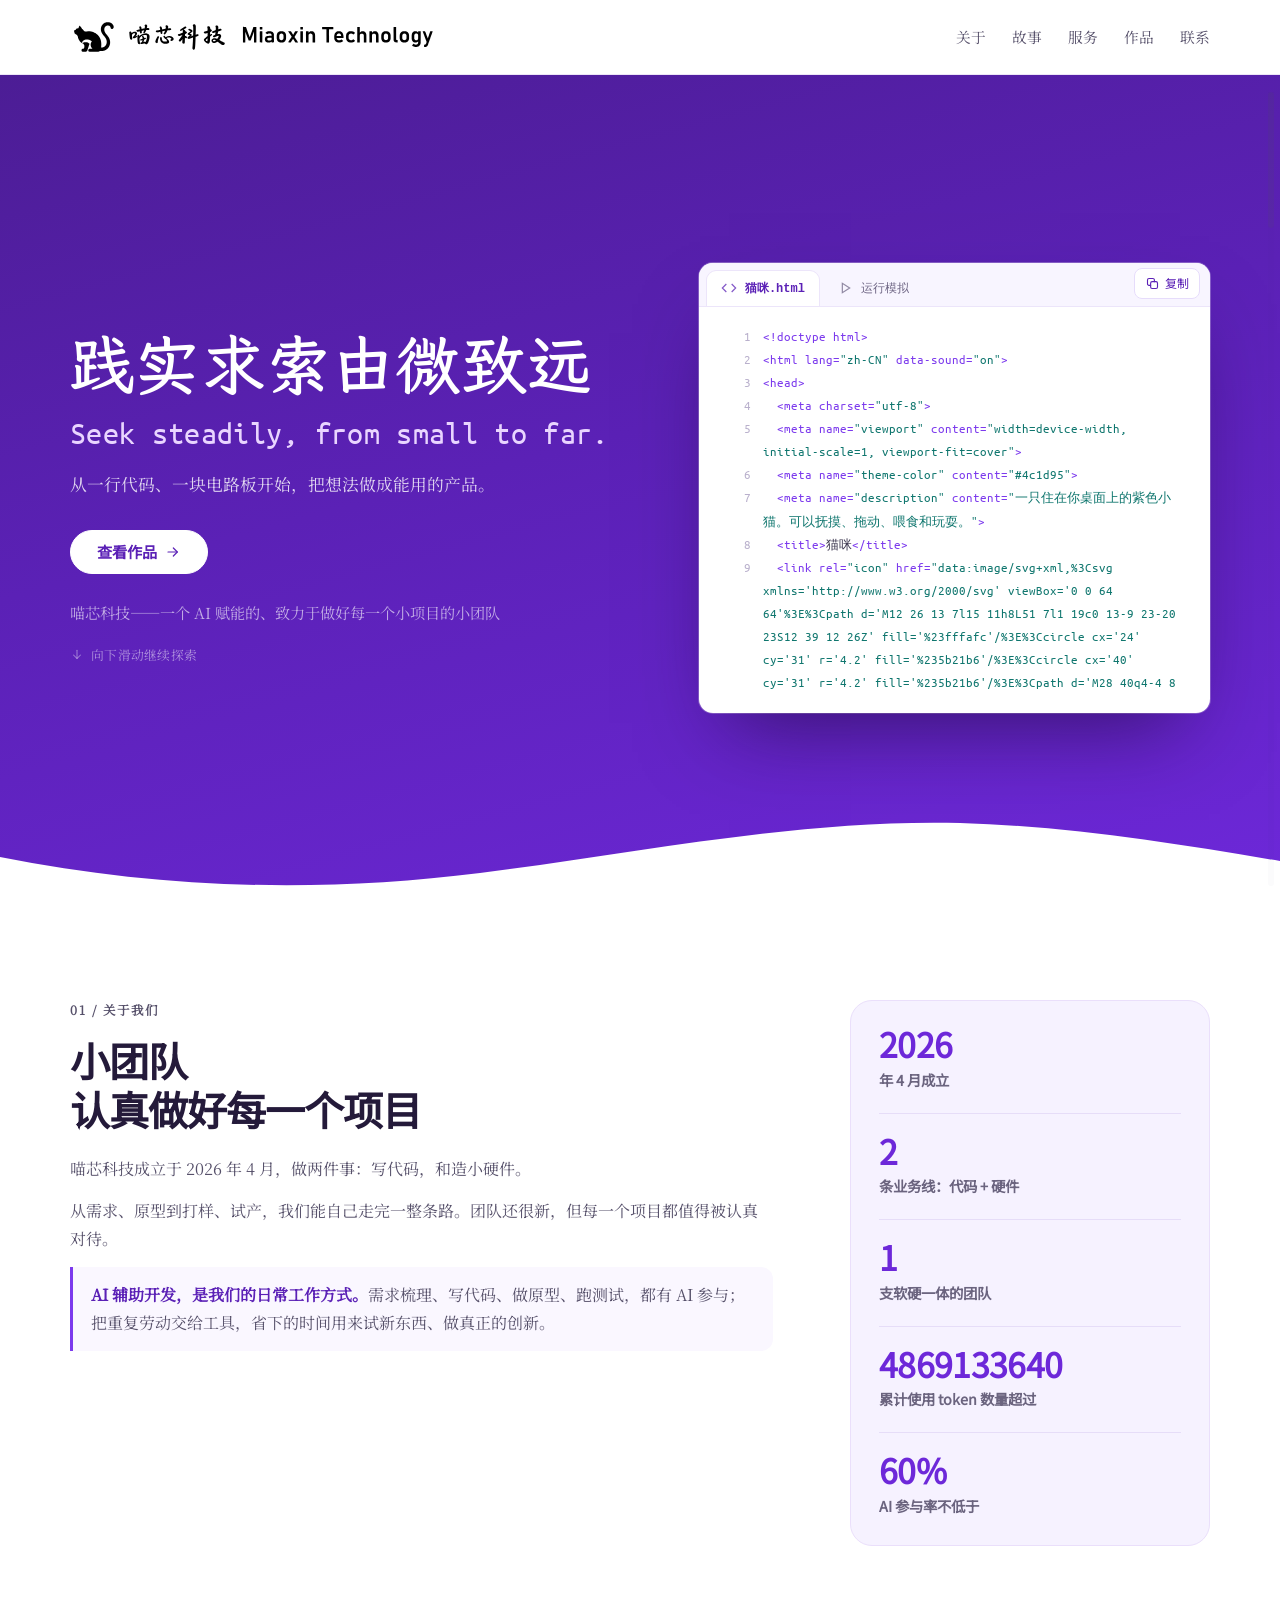
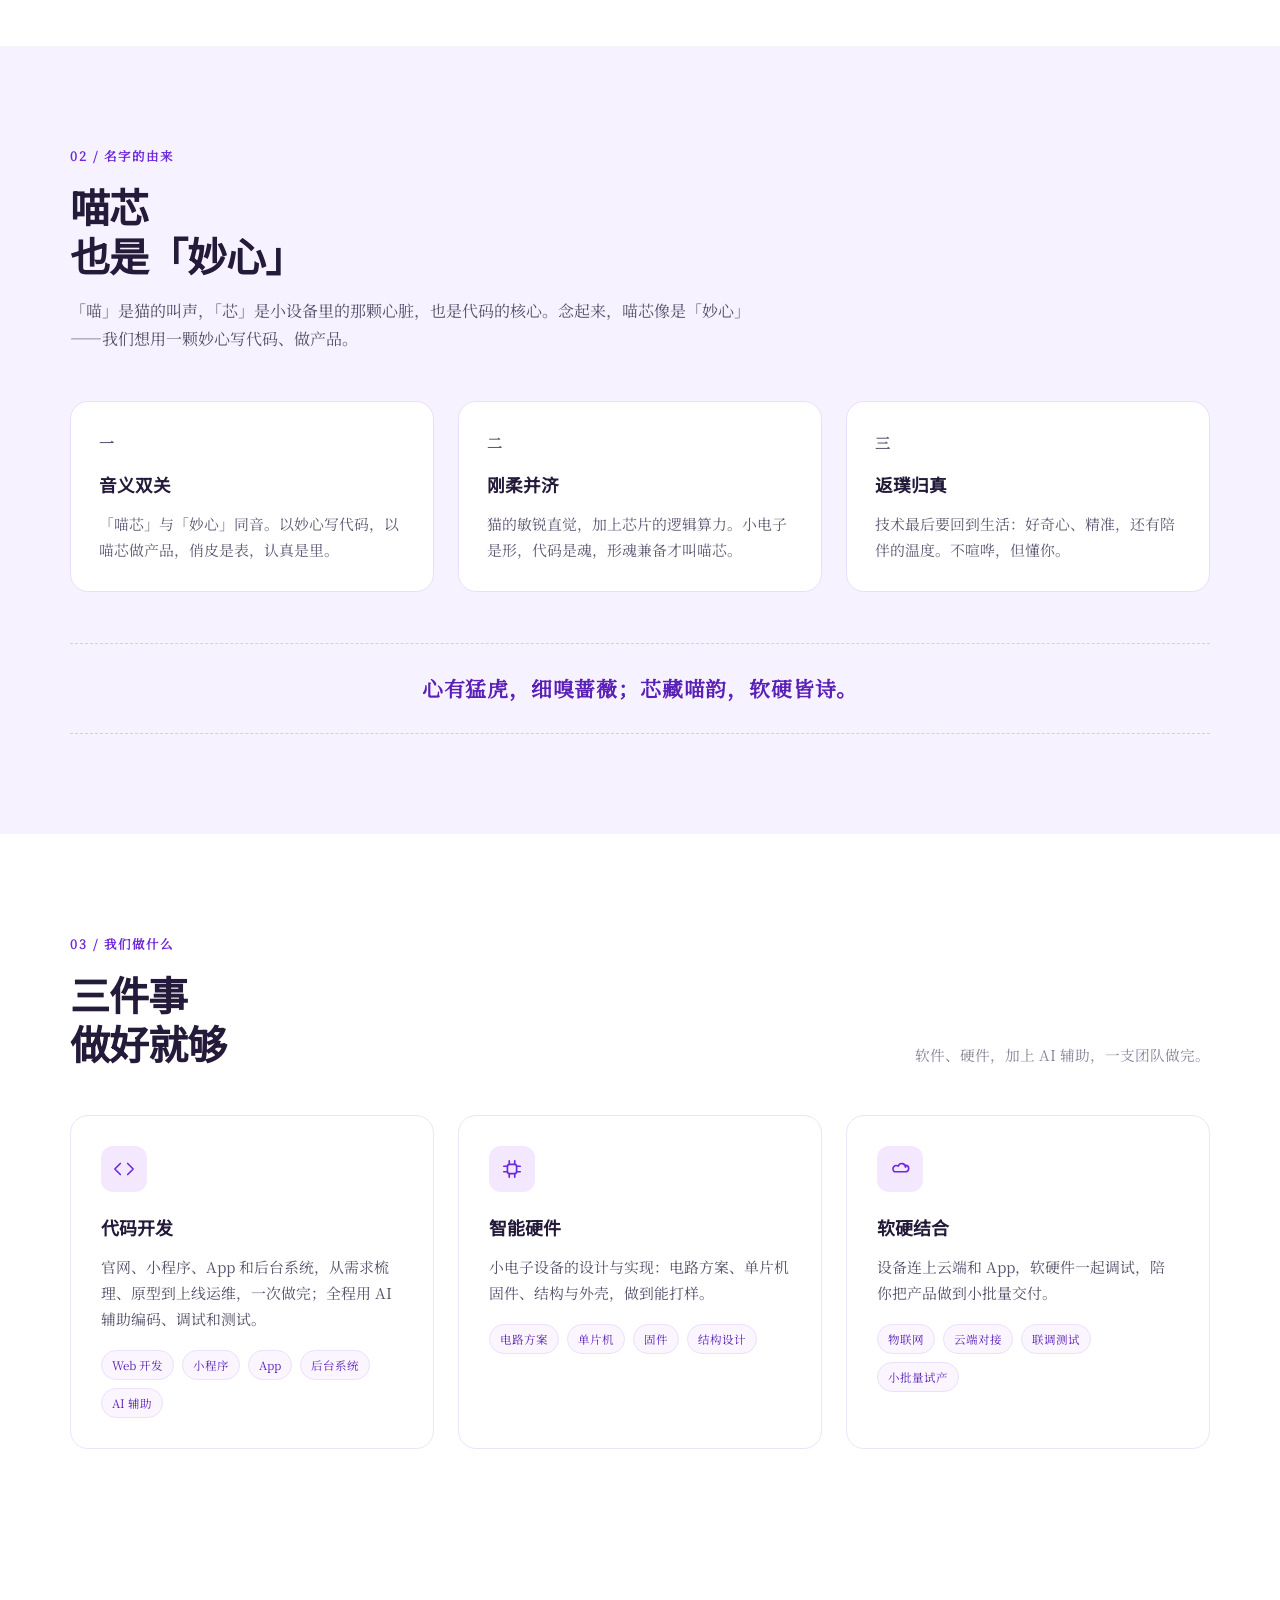
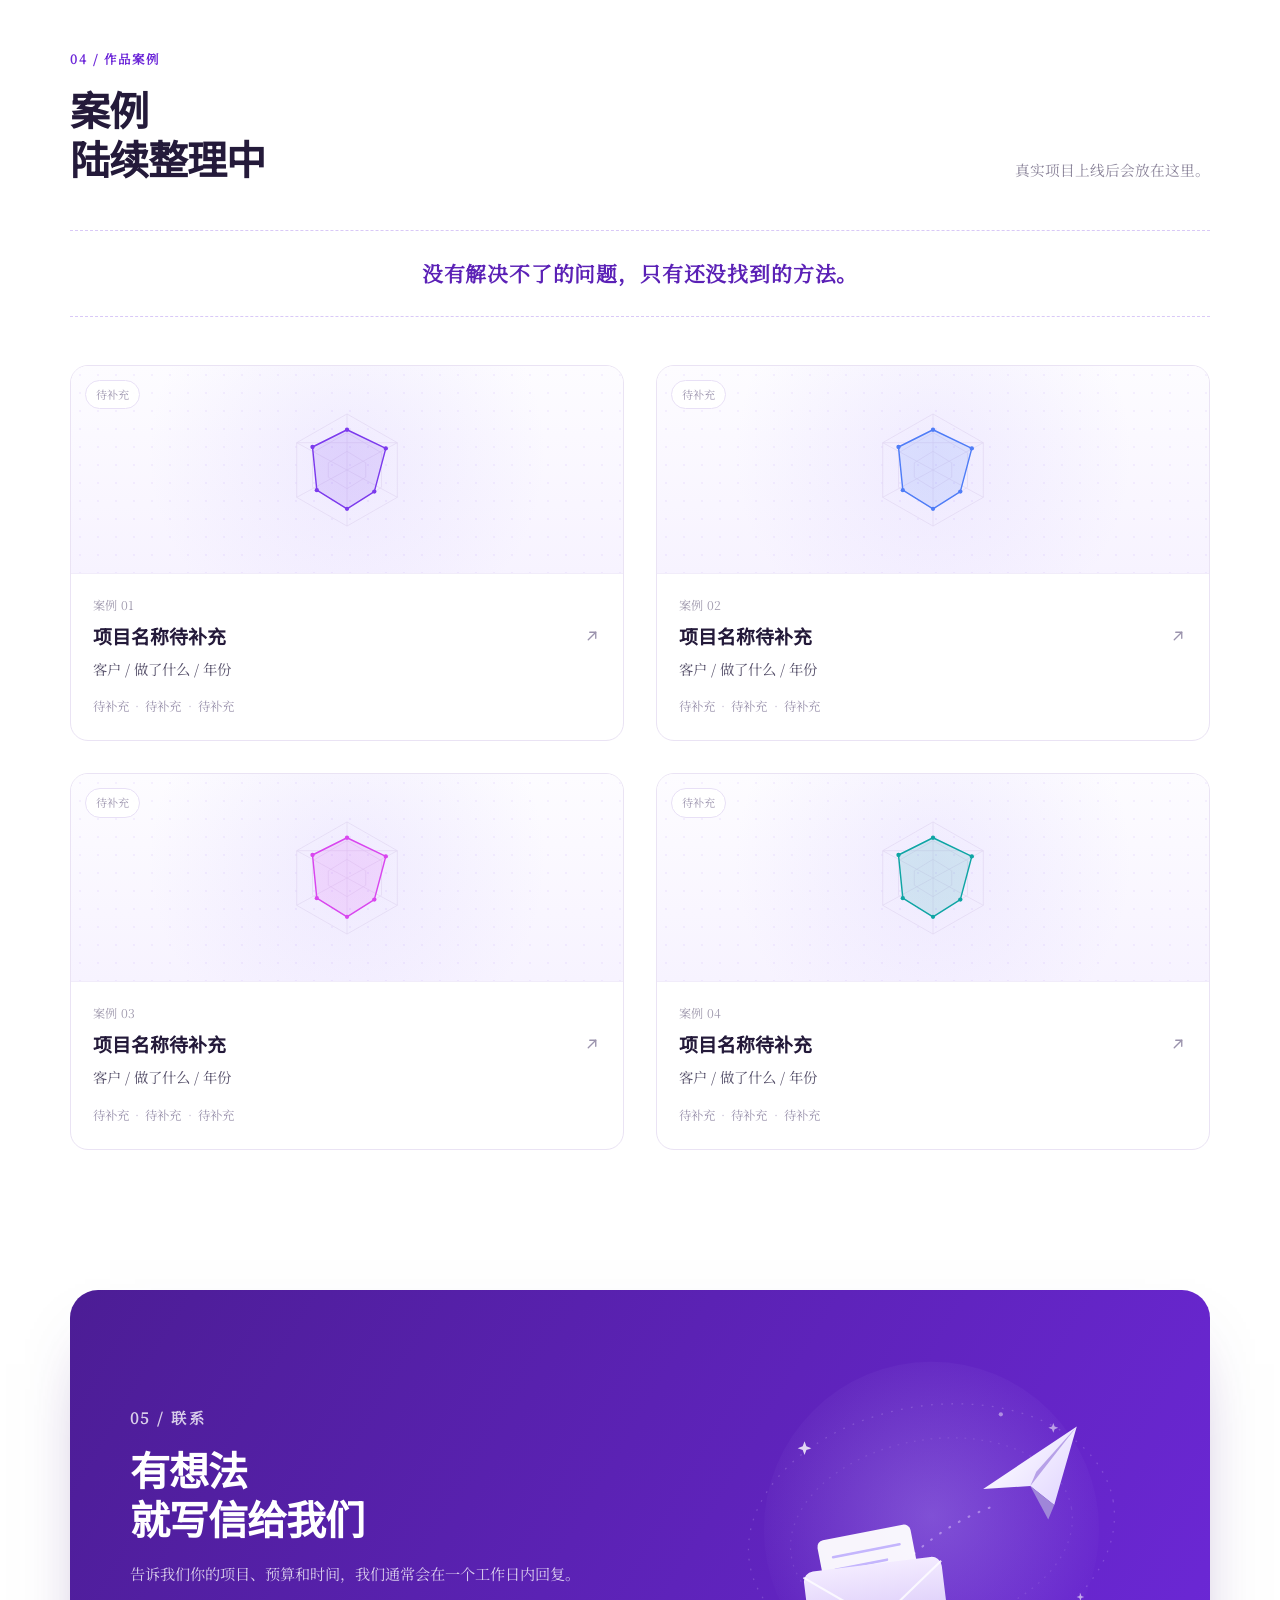
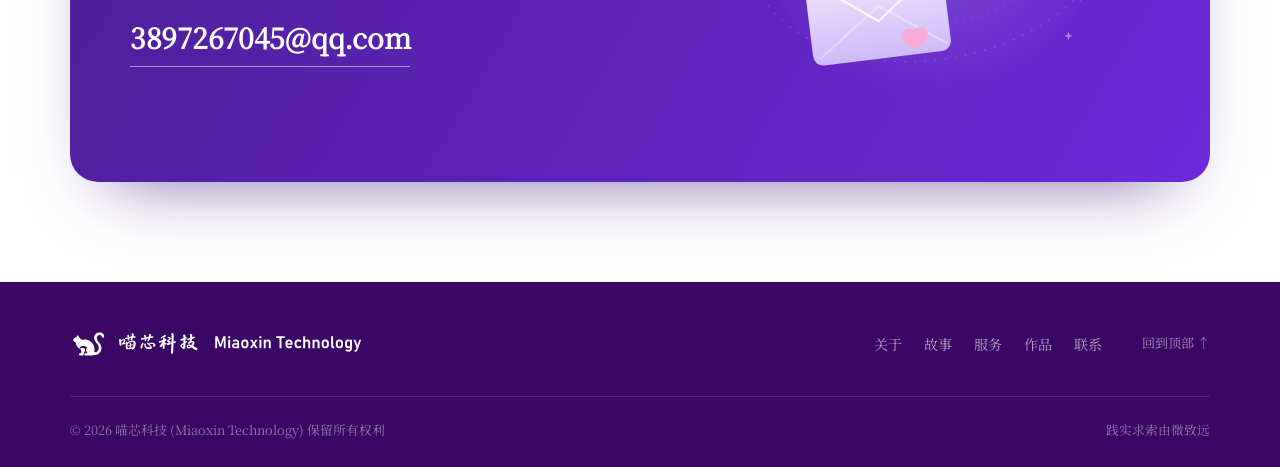
==== index.html @ ef5934cd "Restyle works cards to reference layout" ====
<!DOCTYPE html>
<html lang="zh-CN">
<head>
  <meta charset="UTF-8" />
  <meta name="viewport" content="width=device-width, initial-scale=1" />
  <title>喵芯科技</title>
  <meta name="description" content="喵芯科技做代码开发与智能硬件，用 AI 辅助开发——从一行代码、一块电路板开始，把想法做成能用的产品。" />
  <meta name="theme-color" content="#6d28d9" />
  <link rel="icon" type="image/svg+xml" href="[data-uri]" />
  <link rel="stylesheet" href="style.css" />
  <script>document.documentElement.classList.add('js');</script>
</head>
<body id="top">

  <!-- ===== 顶部导航 ===== -->
  <header class="site-header">
    <div class="wrap header-inner">
      <a class="logo" href="#top" aria-label="喵芯科技 MIAOXIN TECHNOLOGY 首页">
        
        <svg class="logo-cat" aria-hidden="true" focusable="false" xmlns="http://www.w3.org/2000/svg" viewBox="0 0 2048 2048"
     preserveAspectRatio="xMidYMid meet">
  
  
  <g fill="#000000" stroke="none" fill-rule="nonzero"
     transform="translate(0 2048) scale(0.025 -0.025)">
    <path d="M66610 67320 c-312 -16 -995 -88 -1325 -140 -66 -11 -140 -22 -165
-25 -214 -29 -931 -190 -1245 -280 -157 -45 -185 -54 -378 -117 -65 -21 -124
-38 -130 -38 -7 -1 -30 -9 -52 -20 -22 -11 -49 -20 -60 -20 -11 0 -38 -9 -60
-20 -22 -11 -46 -19 -53 -20 -7 0 -34 -8 -60 -18 -26 -11 -63 -25 -82 -31 -19
-7 -57 -22 -85 -32 -27 -11 -113 -43 -190 -70 -130 -47 -213 -80 -292 -115
-17 -8 -35 -14 -40 -14 -8 0 -63 -23 -258 -110 -153 -68 -386 -182 -910 -448
-16 -9 -87 -48 -157 -89 -69 -40 -129 -73 -131 -73 -3 0 -33 -18 -66 -40 -33
-22 -63 -40 -66 -40 -6 0 -39 -21 -163 -106 -67 -46 -123 -80 -177 -110 -27
-14 -66 -39 -85 -53 -39 -30 -60 -45 -140 -97 -48 -32 -266 -191 -294 -216 -6
-5 -56 -43 -111 -86 -55 -42 -154 -122 -219 -177 -65 -55 -137 -115 -160 -133
-23 -19 -84 -73 -136 -121 -52 -48 -178 -161 -280 -251 -285 -253 -764 -736
-1000 -1010 -63 -73 -122 -140 -130 -149 -8 -9 -49 -57 -90 -106 -41 -50 -80
-94 -86 -100 -15 -13 -219 -267 -285 -356 -209 -279 -263 -353 -285 -394 -9
-16 -31 -48 -48 -70 -17 -22 -37 -51 -44 -65 -6 -14 -43 -70 -82 -125 -38 -55
-70 -104 -70 -108 0 -5 -11 -23 -24 -40 -25 -34 -146 -233 -146 -241 0 -2 -31
-55 -68 -118 -114 -188 -189 -326 -323 -593 -55 -110 -104 -207 -109 -215 -14
-24 -165 -339 -195 -405 -51 -114 -55 -123 -55 -135 0 -6 -9 -28 -20 -48 -25
-47 -56 -119 -87 -202 -13 -36 -30 -79 -38 -97 -8 -17 -15 -35 -15 -40 0 -4
-14 -42 -31 -83 -17 -41 -39 -97 -49 -125 -10 -27 -30 -81 -44 -120 -89 -234
-199 -576 -297 -925 -12 -41 -25 -86 -30 -100 -14 -39 -90 -339 -99 -392 -5
-26 -18 -84 -28 -130 -11 -46 -25 -112 -32 -148 -6 -36 -20 -114 -31 -175 -29
-156 -59 -338 -70 -420 -5 -38 -16 -113 -25 -165 -8 -52 -21 -144 -29 -205
-50 -401 -60 -496 -75 -725 -6 -85 -15 -209 -20 -275 -16 -187 -24 -1091 -11
-1310 32 -578 69 -949 132 -1355 10 -69 19 -137 19 -152 0 -14 8 -73 19 -129
10 -57 24 -138 31 -179 38 -240 101 -547 150 -740 18 -69 35 -143 39 -165 5
-22 15 -62 23 -90 19 -62 34 -119 54 -210 8 -38 19 -74 25 -80 5 -5 9 -17 9
-26 0 -10 11 -55 25 -101 14 -46 35 -114 46 -153 12 -38 29 -95 39 -125 10
-30 37 -116 60 -190 72 -228 151 -462 175 -520 12 -30 32 -82 44 -115 12 -33
31 -79 42 -103 10 -23 19 -48 19 -55 1 -6 9 -30 20 -52 11 -22 19 -45 20 -51
0 -10 12 -39 66 -161 8 -17 14 -34 14 -38 0 -4 9 -26 19 -49 11 -23 34 -77 51
-121 84 -212 100 -247 232 -525 104 -218 375 -756 409 -810 16 -26 121 -214
172 -310 57 -105 200 -338 340 -551 53 -82 97 -151 97 -153 0 -6 134 -211 160
-246 11 -14 35 -52 55 -85 19 -33 69 -109 111 -170 42 -60 106 -153 142 -205
36 -52 84 -119 106 -148 23 -30 51 -70 64 -90 12 -21 47 -71 77 -112 30 -41
70 -97 89 -125 19 -27 80 -111 135 -185 55 -74 129 -174 163 -223 60 -84 160
-217 381 -506 56 -74 115 -152 131 -175 15 -22 65 -84 110 -138 44 -55 90
-111 101 -126 11 -15 65 -83 120 -150 55 -68 111 -137 125 -155 78 -100 184
-233 190 -237 3 -3 49 -57 100 -120 138 -169 333 -404 340 -410 9 -8 145 -170
234 -278 106 -131 294 -358 381 -462 71 -85 191 -233 231 -287 37 -49 147
-186 170 -213 23 -26 52 -62 352 -435 97 -121 193 -238 212 -260 19 -23 46
-56 60 -75 14 -18 35 -44 48 -59 12 -14 39 -48 60 -74 20 -26 53 -67 72 -91
19 -23 46 -57 60 -76 14 -18 41 -54 61 -79 60 -77 433 -574 451 -601 9 -14 35
-50 56 -80 22 -30 77 -109 123 -175 77 -113 108 -157 213 -307 78 -113 238
-358 273 -418 11 -19 48 -78 81 -130 34 -52 78 -124 98 -160 20 -36 42 -72 49
-80 7 -8 45 -71 85 -140 40 -69 81 -138 91 -155 10 -16 27 -46 37 -65 50 -93
86 -157 103 -182 11 -14 19 -29 19 -33 0 -3 17 -37 39 -73 21 -37 65 -119 98
-182 60 -115 119 -224 200 -375 23 -44 46 -88 49 -98 4 -10 40 -84 82 -165 92
-181 132 -261 132 -267 0 -3 27 -60 60 -127 33 -68 60 -129 60 -136 0 -7 9
-30 19 -50 11 -20 29 -62 41 -92 12 -30 30 -72 41 -92 10 -20 19 -45 19 -55 0
-10 6 -27 14 -38 17 -25 141 -340 186 -475 11 -30 31 -86 45 -125 14 -38 37
-106 52 -150 14 -44 34 -102 44 -130 21 -61 133 -416 159 -505 23 -81 36 -133
60 -237 10 -45 23 -97 29 -116 7 -19 16 -57 21 -83 4 -27 18 -92 29 -144 33
-147 79 -381 122 -620 22 -124 57 -361 94 -645 17 -130 39 -399 56 -700 15
-267 6 -1106 -15 -1340 -63 -708 -115 -1067 -236 -1630 -11 -49 -24 -115 -29
-145 -10 -53 -32 -149 -73 -315 -10 -44 -25 -105 -32 -135 -7 -30 -20 -77 -29
-105 -8 -27 -25 -84 -38 -125 -42 -141 -61 -205 -71 -235 -6 -16 -17 -50 -25
-75 -8 -25 -28 -79 -45 -120 -16 -41 -33 -93 -37 -115 -4 -22 -14 -53 -23 -70
-8 -16 -28 -66 -43 -110 -16 -44 -35 -89 -42 -100 -7 -11 -13 -26 -13 -35 -1
-8 -9 -33 -20 -55 -11 -22 -19 -47 -20 -55 0 -9 -6 -25 -14 -36 -8 -11 -31
-62 -51 -114 -20 -52 -49 -122 -65 -155 -15 -33 -40 -89 -55 -125 -15 -36 -34
-72 -41 -81 -8 -8 -14 -20 -14 -26 0 -13 -36 -87 -100 -208 -26 -49 -64 -121
-84 -160 -20 -38 -54 -101 -76 -140 -23 -38 -48 -83 -56 -100 -8 -16 -34 -61
-59 -100 -24 -38 -62 -101 -85 -140 -22 -38 -49 -82 -58 -97 -9 -14 -32 -53
-51 -85 -18 -32 -63 -102 -100 -156 -36 -54 -75 -112 -85 -130 -24 -41 -132
-203 -188 -283 -54 -77 -192 -259 -278 -366 -36 -44 -84 -106 -108 -136 -23
-31 -46 -59 -50 -62 -4 -3 -31 -34 -61 -70 -114 -138 -536 -570 -716 -731
-158 -142 -556 -469 -665 -547 -25 -18 -72 -52 -105 -76 -63 -46 -318 -219
-371 -252 -18 -10 -67 -42 -110 -71 -44 -28 -99 -64 -124 -79 -25 -15 -67 -42
-95 -59 -56 -36 -129 -79 -183 -111 -21 -12 -53 -31 -72 -42 -41 -25 -424
-215 -525 -261 -38 -18 -77 -36 -86 -41 -8 -4 -47 -20 -85 -35 -72 -29 -113
-46 -179 -76 -22 -10 -58 -24 -80 -32 -22 -8 -65 -25 -95 -37 -30 -12 -73 -29
-95 -36 -22 -8 -53 -21 -70 -29 -41 -19 -322 -112 -425 -141 -47 -14 -107 -31
-135 -39 -27 -8 -104 -28 -170 -45 -66 -17 -145 -37 -175 -45 -49 -12 -123
-29 -370 -81 -93 -19 -425 -73 -590 -95 -41 -6 -138 -19 -215 -29 -77 -10
-185 -22 -240 -25 -55 -3 -131 -11 -170 -16 -96 -13 -680 -39 -895 -39 -285 0
-548 12 -567 25 -15 11 -15 19 -5 66 14 66 83 489 111 689 25 177 36 263 61
490 10 96 22 191 25 210 6 40 30 307 45 510 6 74 17 216 25 315 9 99 20 266
25 370 6 105 15 242 20 305 5 63 14 239 20 390 6 151 15 338 20 415 18 265 31
961 32 1620 0 614 -15 1482 -27 1585 -3 25 -15 198 -25 385 -11 187 -24 399
-30 470 -19 248 -50 610 -61 710 -27 269 -40 380 -54 488 -8 64 -22 170 -30
235 -9 64 -20 166 -26 226 -5 61 -14 129 -19 152 -6 24 -16 103 -25 176 -8 73
-24 198 -35 278 -12 80 -27 188 -35 240 -13 94 -27 178 -66 400 -39 218 -60
335 -74 400 -8 36 -26 128 -40 205 -44 238 -82 423 -125 615 -10 47 -22 101
-25 120 -4 19 -13 58 -20 85 -8 28 -24 93 -36 145 -12 52 -27 115 -34 140 -7
25 -27 104 -44 175 -17 72 -36 145 -42 164 -7 19 -17 60 -25 90 -20 88 -35
142 -53 196 -39 113 -61 185 -61 199 0 9 -8 42 -19 73 -10 32 -37 119 -60 193
-47 151 -134 419 -151 465 -6 17 -40 118 -75 225 -66 198 -122 359 -170 485
-14 39 -42 117 -61 175 -19 57 -39 109 -43 115 -5 5 -14 27 -21 48 -7 22 -18
51 -26 65 -8 15 -14 34 -14 42 0 8 -9 33 -20 55 -11 22 -19 46 -20 53 0 6 -9
29 -20 49 -11 21 -20 43 -20 50 0 7 -9 32 -20 55 -10 24 -40 93 -65 153 -25
61 -50 119 -55 130 -5 11 -31 72 -58 135 -28 63 -57 129 -66 145 -9 17 -16 35
-16 42 0 10 -43 102 -101 215 -10 20 -19 42 -19 47 0 6 -27 68 -61 138 -33 71
-70 148 -81 173 -11 25 -24 53 -29 63 -5 9 -95 187 -200 395 -105 207 -196
383 -203 391 -10 12 -47 81 -106 196 -11 22 -31 58 -45 80 -13 22 -29 51 -35
64 -6 13 -24 45 -41 70 -17 25 -35 55 -40 68 -5 13 -25 48 -44 78 -19 31 -35
58 -35 61 0 3 -13 24 -28 47 -26 38 -81 130 -123 208 -9 16 -22 35 -29 43 -6
8 -20 30 -29 48 -31 56 -81 141 -112 188 -16 25 -37 58 -47 74 -9 16 -51 81
-93 145 -41 64 -108 168 -148 231 -41 63 -83 129 -95 145 -11 17 -39 59 -63
95 -128 197 -288 420 -554 773 -57 77 -117 158 -134 180 -16 23 -108 140 -205
260 -170 212 -202 252 -379 469 -47 57 -123 146 -170 198 -48 52 -120 133
-161 180 -175 200 -473 511 -776 812 -353 350 -382 377 -519 502 -66 60 -124
114 -130 120 -5 6 -89 83 -185 170 -96 87 -209 191 -250 230 -41 40 -120 110
-175 156 -55 47 -139 119 -187 161 -128 113 -401 329 -653 519 -18 14 -56 43
-83 65 -27 22 -88 69 -136 105 -48 36 -110 83 -139 106 -62 48 -327 242 -412
302 -33 22 -94 64 -135 93 -41 28 -96 68 -121 88 -26 20 -66 48 -90 63 -24 15
-67 45 -95 65 -28 21 -99 72 -158 113 -184 130 -380 268 -411 290 -84 60 -554
357 -600 380 -11 5 -38 21 -60 35 -22 13 -56 34 -75 45 -19 11 -42 25 -50 30
-40 25 -808 460 -895 507 -182 97 -1012 507 -1190 588 -33 15 -87 40 -120 55
-183 85 -261 120 -355 160 -69 28 -112 47 -195 86 -26 11 -133 57 -375 158
-71 30 -548 218 -665 263 -49 19 -103 40 -120 48 -16 7 -52 20 -80 29 -27 8
-133 43 -235 79 -275 95 -292 101 -455 152 -82 26 -229 73 -325 105 -96 32
-206 67 -245 78 -126 37 -329 94 -380 107 -221 58 -382 100 -445 116 -41 11
-104 27 -139 35 -35 8 -87 21 -115 28 -28 8 -96 24 -151 36 -55 12 -136 30
-180 40 -44 10 -127 28 -185 40 -58 12 -132 28 -166 36 -33 9 -85 19 -115 23
-30 5 -92 16 -139 25 -170 34 -286 55 -340 62 -30 3 -65 10 -78 15 -12 5 -64
13 -115 19 -50 6 -128 17 -172 25 -181 32 -263 45 -310 50 -27 3 -108 14 -180
25 -718 104 -2097 179 -3040 166 -841 -12 -1534 -65 -2180 -166 -66 -10 -187
-28 -270 -40 -82 -12 -215 -33 -295 -46 -132 -22 -223 -38 -530 -95 -107 -20
-255 -45 -460 -80 -63 -11 -182 -28 -263 -39 -81 -11 -151 -21 -155 -24 -4 -2
-113 -15 -242 -28 -335 -33 -881 -33 -1172 0 -285 32 -535 76 -722 129 -50 14
-109 30 -131 35 -42 11 -244 78 -380 126 -75 27 -198 78 -255 107 -14 7 -70
35 -125 62 -160 80 -254 132 -340 188 -44 29 -120 79 -170 111 -377 247 -880
694 -1355 1204 -69 73 -141 150 -160 170 -19 21 -54 59 -77 86 -23 27 -92 108
-153 179 -62 72 -138 159 -171 195 -32 36 -67 76 -76 90 -9 14 -51 64 -92 111
-109 123 -170 195 -231 269 -30 36 -57 67 -61 70 -4 3 -22 24 -41 46 -76 94
-264 307 -369 419 -41 44 -108 116 -149 160 -231 250 -483 499 -685 675 -71
62 -145 126 -163 142 -112 100 -359 290 -590 456 -26 19 -77 58 -114 88 -55
44 -68 60 -68 83 0 28 -33 138 -65 216 -57 141 -286 592 -385 760 -26 44 -64
109 -84 145 -20 36 -55 94 -78 130 -22 36 -52 84 -67 107 -27 44 -180 267
-241 352 -19 26 -59 82 -87 122 -29 41 -73 101 -97 134 -25 33 -57 78 -73 100
-28 39 -70 96 -169 224 -27 36 -74 98 -103 136 -30 39 -68 87 -85 107 -17 20
-49 60 -71 88 -33 43 -99 124 -217 265 -9 11 -39 47 -66 80 -27 33 -91 105
-143 160 -52 55 -119 129 -149 165 -30 35 -75 87 -100 114 -26 28 -59 67 -74
86 -36 44 -134 155 -207 234 -361 392 -447 482 -746 780 -509 507 -585 578
-713 664 -84 57 -128 68 -196 52 -49 -12 -63 -21 -115 -79 -33 -36 -67 -80
-77 -98 -9 -18 -48 -85 -86 -150 -64 -108 -266 -503 -266 -519 0 -3 -15 -39
-34 -78 -19 -39 -49 -105 -66 -146 -18 -41 -45 -103 -61 -138 -29 -62 -41 -93
-73 -182 -9 -25 -23 -58 -30 -75 -8 -16 -24 -57 -36 -90 -22 -60 -38 -96 -79
-188 -11 -26 -21 -53 -21 -60 -1 -6 -9 -30 -20 -52 -11 -22 -20 -47 -20 -55 0
-8 -9 -28 -20 -45 -11 -16 -20 -40 -20 -53 0 -13 -5 -33 -12 -45 -6 -12 -28
-69 -49 -127 -20 -58 -47 -130 -59 -160 -12 -30 -28 -76 -35 -102 -8 -25 -18
-55 -24 -66 -6 -11 -15 -37 -20 -58 -5 -22 -22 -70 -36 -109 -15 -38 -40 -113
-56 -165 -17 -52 -39 -118 -50 -145 -10 -28 -19 -56 -19 -63 0 -7 -8 -34 -19
-60 -10 -26 -28 -81 -41 -122 -12 -41 -31 -104 -42 -140 -10 -36 -27 -92 -37
-125 -10 -33 -36 -118 -59 -190 -22 -71 -50 -164 -61 -205 -12 -41 -28 -95
-36 -120 -7 -25 -25 -90 -40 -145 -71 -269 -76 -283 -123 -305 -25 -12 -291
-48 -522 -70 -211 -20 -624 -88 -880 -145 -36 -7 -76 -16 -90 -18 -24 -4 -55
-12 -230 -57 -41 -10 -115 -29 -165 -41 -118 -29 -294 -84 -570 -180 -27 -9
-95 -36 -150 -59 -55 -23 -136 -57 -180 -75 -150 -62 -518 -248 -555 -280 -8
-7 -31 -20 -50 -29 -40 -18 -43 -20 -222 -141 -219 -148 -358 -266 -613 -520
-224 -223 -240 -243 -567 -693 -43 -59 -81 -111 -86 -117 -4 -5 -30 -41 -57
-80 -26 -38 -62 -88 -80 -110 -17 -22 -38 -51 -47 -65 -42 -67 -239 -288 -320
-360 -95 -84 -231 -190 -244 -190 -4 0 -15 -7 -24 -15 -29 -26 -339 -185 -362
-185 -7 0 -23 -7 -36 -15 -12 -9 -41 -22 -64 -30 -24 -7 -70 -23 -103 -35
-131 -46 -410 -100 -620 -120 -157 -15 -398 -49 -470 -66 -281 -66 -431 -181
-486 -373 -43 -151 -16 -316 96 -581 77 -183 85 -283 36 -459 -83 -299 -103
-649 -56 -995 14 -102 30 -197 36 -213 6 -15 14 -48 19 -73 17 -92 121 -328
191 -435 14 -22 43 -67 64 -100 22 -33 68 -96 103 -140 l64 -80 -8 -55 c-16
-106 -10 -486 9 -595 10 -55 19 -109 21 -120 18 -99 51 -245 72 -315 14 -47
34 -114 44 -150 10 -36 25 -83 34 -105 8 -22 15 -46 16 -52 0 -7 16 -46 35
-87 19 -41 35 -80 35 -85 0 -22 147 -308 197 -383 16 -22 53 -81 84 -130 123
-194 378 -487 594 -683 181 -163 339 -280 548 -403 12 -7 42 -26 67 -42 95
-61 341 -200 354 -200 7 0 24 -8 37 -18 24 -19 262 -148 469 -255 303 -157
564 -302 762 -423 93 -57 439 -288 486 -324 15 -11 63 -48 107 -80 248 -184
468 -383 737 -670 223 -237 353 -402 553 -705 56 -85 205 -324 205 -330 0 -1
36 -67 80 -145 44 -78 80 -146 80 -151 0 -5 15 -40 34 -77 58 -113 152 -318
166 -362 5 -14 34 -86 64 -160 31 -74 56 -141 56 -147 0 -7 9 -32 20 -55 28
-62 91 -261 134 -423 9 -33 23 -82 31 -110 7 -27 19 -72 25 -100 6 -27 16 -70
21 -95 36 -154 89 -447 119 -650 9 -60 22 -131 70 -400 56 -305 94 -497 116
-575 7 -27 25 -95 39 -150 15 -55 35 -127 46 -160 10 -33 28 -94 40 -135 12
-41 29 -100 39 -130 9 -30 27 -89 39 -130 12 -41 27 -88 33 -105 5 -16 18 -57
28 -90 10 -33 23 -73 29 -90 5 -16 29 -84 52 -150 22 -66 50 -144 60 -172 10
-29 28 -79 40 -110 39 -111 61 -168 79 -213 33 -79 122 -304 137 -345 8 -22
21 -47 29 -56 8 -8 14 -23 14 -31 0 -9 6 -29 14 -45 8 -15 26 -53 39 -83 14
-30 43 -94 66 -142 23 -48 41 -90 41 -93 0 -7 226 -482 252 -530 14 -25 11
-19 97 -195 40 -80 98 -194 131 -255 33 -60 69 -128 79 -150 11 -22 38 -71 60
-110 22 -38 57 -101 77 -140 20 -38 52 -93 70 -121 19 -28 34 -54 34 -59 0 -4
26 -50 57 -103 31 -54 69 -119 84 -147 15 -27 47 -84 72 -125 25 -41 62 -102
82 -135 20 -33 49 -80 65 -105 16 -25 45 -72 65 -105 48 -80 34 -58 261 -399
110 -166 220 -329 245 -363 24 -34 85 -119 134 -188 50 -70 110 -153 135 -186
25 -32 72 -96 105 -140 121 -165 347 -450 504 -634 51 -60 125 -148 165 -194
366 -434 954 -1036 1295 -1326 52 -44 115 -98 140 -120 158 -138 660 -520 816
-622 22 -14 89 -60 149 -100 60 -41 121 -81 135 -89 57 -32 108 -63 243 -144
186 -111 217 -129 300 -171 24 -12 59 -32 78 -44 33 -21 70 -41 245 -136 90
-49 130 -70 425 -221 217 -112 355 -183 660 -341 163 -84 285 -149 296 -158 6
-5 35 -22 65 -38 30 -16 75 -42 101 -57 164 -100 280 -172 323 -204 28 -20 73
-50 100 -65 28 -16 59 -38 70 -48 11 -10 40 -33 65 -50 70 -47 258 -194 335
-261 38 -34 110 -96 160 -139 257 -224 556 -574 798 -932 52 -77 108 -167 126
-199 17 -33 35 -64 40 -70 5 -6 34 -60 66 -121 31 -60 60 -114 65 -120 4 -5
11 -21 15 -34 6 -19 57 -133 130 -286 8 -16 21 -48 29 -70 7 -22 24 -65 36
-95 12 -30 28 -75 36 -100 8 -25 21 -59 29 -77 8 -17 15 -38 15 -47 0 -9 8
-42 19 -73 17 -53 40 -136 76 -268 7 -27 18 -77 25 -110 6 -33 17 -87 25 -120
23 -100 53 -274 65 -375 26 -223 31 -263 46 -425 22 -224 31 -1059 15 -1300
-33 -489 -41 -603 -56 -750 -76 -777 -207 -1426 -375 -1860 -17 -44 -35 -91
-40 -105 -4 -14 -23 -56 -43 -95 -19 -38 -36 -75 -38 -81 -2 -6 -46 -79 -98
-162 -80 -128 -181 -262 -233 -309 -26 -23 -144 -119 -173 -140 -103 -75 -318
-170 -450 -199 -147 -32 -202 -36 -630 -44 -540 -10 -737 -30 -985 -97 -88
-23 -290 -93 -350 -120 -105 -47 -262 -127 -294 -147 -17 -12 -48 -31 -68 -43
-52 -31 -212 -151 -278 -209 -78 -70 -207 -202 -244 -250 -17 -22 -67 -85
-111 -140 -44 -55 -91 -117 -104 -139 -13 -22 -39 -62 -56 -90 -18 -27 -56
-95 -85 -150 -29 -55 -56 -104 -60 -110 -16 -21 -100 -224 -100 -242 0 -10 -7
-29 -16 -42 -9 -13 -20 -37 -24 -55 -4 -17 -22 -83 -40 -146 -41 -151 -65
-271 -92 -460 -19 -133 -22 -200 -23 -475 0 -285 3 -338 23 -480 13 -88 26
-164 29 -168 3 -5 16 -50 29 -100 13 -51 29 -108 34 -128 5 -19 16 -49 25 -65
8 -16 15 -34 15 -40 0 -38 155 -344 234 -461 106 -157 104 -155 196 -257 176
-196 358 -346 569 -471 37 -22 74 -45 82 -51 12 -9 135 -63 259 -115 47 -19
174 -59 250 -79 78 -19 257 -39 475 -51 243 -13 1532 -7 3220 16 1461 20 1635
27 2215 90 69 7 152 18 185 24 33 7 96 18 140 26 212 37 503 121 619 179 17 8
60 26 96 40 73 28 261 122 306 153 16 11 63 42 104 69 132 84 252 178 364 285
94 89 147 148 313 344 35 40 163 237 200 305 17 30 43 78 59 105 16 28 49 91
73 140 42 87 56 117 99 215 11 25 30 66 41 91 12 25 21 51 21 58 0 6 9 28 20
48 11 21 20 45 20 54 0 9 9 36 20 60 11 24 20 52 20 62 0 11 6 33 14 50 20 44
66 181 66 198 1 8 9 32 20 54 11 22 20 49 20 60 0 11 9 38 20 60 11 22 20 47
20 55 0 8 25 87 56 175 30 88 59 179 64 203 5 23 14 51 20 63 6 11 17 39 25
62 7 23 34 101 59 172 68 191 296 873 296 888 1 6 9 30 20 52 11 22 19 46 20
53 0 13 120 373 165 497 14 39 50 146 80 238 30 93 58 173 61 179 3 5 12 31
20 56 7 26 34 106 59 177 25 72 50 146 55 166 5 19 16 49 25 65 8 16 15 36 15
44 0 8 9 37 19 65 11 27 39 111 61 185 23 74 50 158 60 185 10 28 23 68 28 90
6 22 20 67 32 100 12 33 30 89 40 125 10 36 41 130 68 210 28 80 63 186 78
235 15 50 50 162 79 250 29 88 63 196 75 240 13 44 49 161 81 260 32 99 77
241 100 315 22 74 48 155 56 180 8 25 18 64 23 88 5 23 15 52 21 64 7 12 18
45 26 73 29 98 43 141 69 210 14 39 32 93 39 120 7 28 20 64 29 80 9 17 16 37
16 45 0 8 16 60 36 115 19 55 39 119 44 142 5 24 16 56 25 72 8 17 15 39 15
51 0 12 7 34 15 50 8 16 20 53 26 82 6 29 18 62 25 73 8 11 14 30 14 43 0 13
5 33 12 45 6 12 19 51 28 87 10 36 43 144 75 240 64 197 113 356 127 415 5 21
13 44 18 50 4 5 15 35 23 65 15 54 115 352 141 420 8 19 33 96 56 170 23 74
51 156 61 182 10 26 19 56 19 67 0 11 8 40 19 63 10 24 29 77 41 118 13 41 29
91 36 110 7 19 25 73 40 120 14 47 34 108 44 135 10 28 31 88 46 135 24 75 45
138 83 245 5 17 44 125 86 241 42 116 80 228 86 247 5 20 16 49 24 64 8 15 15
34 15 40 0 7 8 32 19 55 10 24 24 59 31 78 6 19 23 64 37 100 13 36 27 74 30
85 7 27 51 143 69 182 8 17 14 37 14 43 0 7 9 31 19 54 11 23 49 111 86 196
37 85 71 160 75 165 17 21 53 142 54 180 1 53 -30 96 -234 324 -279 312 -673
685 -890 845 -16 12 -64 48 -107 80 -148 113 -546 380 -711 476 -155 91 -154
91 -337 190 -77 42 -344 175 -490 245 -38 18 -135 61 -215 95 -80 34 -160 68
-178 76 -72 31 -263 104 -272 104 -5 0 -29 8 -52 19 -49 21 -94 37 -158 57
-25 8 -79 25 -120 40 -41 14 -105 35 -142 45 -38 10 -98 28 -135 39 -264 76
-658 179 -733 192 -30 5 -73 14 -95 20 -109 29 -634 118 -815 138 -52 6 -151
17 -220 25 -270 32 -460 40 -925 39 -262 0 -532 -5 -610 -12 -192 -16 -509
-50 -570 -61 -27 -6 -75 -13 -105 -16 -57 -6 -271 -38 -375 -56 -33 -6 -98
-17 -145 -24 -47 -7 -119 -21 -160 -30 -41 -9 -118 -26 -170 -37 -260 -54
-396 -88 -655 -160 -107 -29 -205 -57 -260 -74 -27 -8 -113 -33 -190 -55 -268
-77 -554 -177 -750 -264 -16 -8 -100 -43 -185 -80 -182 -78 -187 -81 -395
-181 -736 -354 -759 -364 -892 -364 -75 0 -263 37 -331 66 -19 7 -44 14 -56
14 -12 0 -57 15 -101 33 -44 19 -93 37 -110 41 -16 4 -54 19 -85 33 -30 14
-75 35 -100 46 -69 31 -167 93 -220 137 -34 28 -54 57 -70 96 -27 66 -28 61
56 329 60 192 79 246 99 292 8 17 15 37 15 43 0 7 9 34 21 59 41 88 57 126 83
186 92 216 262 537 402 760 24 39 48 80 54 92 55 126 620 891 740 1003 3 3 55
59 115 125 165 182 441 457 583 581 138 121 355 304 408 344 18 14 89 67 157
119 68 52 140 103 160 115 20 12 66 42 104 67 84 57 184 121 288 185 44 26
102 63 130 81 27 18 55 33 61 33 6 0 19 9 29 20 10 11 22 20 27 20 5 0 55 26
111 59 205 118 636 321 852 401 33 13 92 36 130 53 71 30 143 56 225 83 25 8
54 18 65 23 52 25 246 93 400 141 170 53 346 104 395 115 30 7 80 19 110 28
78 22 216 53 475 105 199 41 366 70 440 77 33 3 83 10 111 16 104 20 494 60
814 83 437 31 1277 30 1592 -4 51 -5 170 -14 263 -20 159 -9 244 -18 550 -55
66 -8 145 -17 175 -20 62 -7 272 -38 400 -60 47 -8 105 -17 130 -20 134 -18
717 -136 741 -151 6 -3 34 -9 62 -14 52 -7 114 -22 257 -61 41 -11 109 -29
150 -40 169 -45 355 -97 420 -118 80 -27 175 -56 255 -80 179 -52 567 -181
622 -206 17 -8 38 -15 47 -15 8 0 35 -9 58 -20 24 -10 75 -31 113 -45 39 -14
84 -32 100 -40 17 -7 57 -23 90 -35 58 -22 234 -95 305 -127 19 -9 53 -24 75
-34 22 -9 79 -36 127 -58 48 -23 90 -41 94 -41 13 0 421 -199 509 -249 33 -19
106 -58 162 -87 137 -71 406 -226 573 -330 74 -46 155 -95 180 -110 56 -34
238 -155 345 -229 44 -31 91 -63 105 -73 193 -131 692 -526 936 -739 190 -167
413 -372 427 -393 13 -22 -24 -73 -137 -189 -51 -53 -111 -116 -133 -141 -58
-65 -322 -400 -363 -460 -19 -28 -60 -85 -90 -128 -31 -42 -74 -105 -95 -140
-119 -186 -214 -344 -264 -435 -18 -34 -48 -89 -66 -122 -54 -98 -230 -454
-265 -535 -17 -41 -45 -102 -61 -135 -31 -65 -90 -201 -120 -277 -11 -27 -28
-72 -40 -100 -11 -29 -29 -78 -39 -108 -10 -30 -32 -93 -48 -140 -31 -87 -98
-301 -133 -425 -11 -38 -29 -98 -40 -133 -10 -34 -19 -70 -19 -80 0 -9 -9 -48
-19 -87 -22 -78 -55 -223 -70 -300 -5 -27 -21 -104 -35 -170 -14 -66 -32 -167
-40 -225 -17 -115 -29 -200 -52 -360 -14 -102 -33 -305 -54 -595 -14 -184 -14
-1024 -1 -1190 34 -413 55 -597 92 -794 10 -56 19 -112 19 -123 0 -10 9 -58
19 -106 11 -48 29 -134 41 -192 12 -58 28 -127 35 -155 7 -27 19 -77 25 -110
12 -60 25 -113 60 -235 10 -36 28 -99 40 -140 34 -121 82 -279 111 -365 6 -16
25 -75 44 -130 32 -97 46 -133 86 -221 11 -23 19 -46 19 -52 0 -6 9 -31 19
-54 10 -24 28 -65 39 -93 41 -102 145 -342 174 -405 85 -179 291 -583 312
-609 13 -17 24 -35 59 -102 32 -60 181 -313 235 -399 133 -211 154 -243 251
-378 53 -74 113 -157 134 -185 21 -29 46 -64 55 -78 54 -82 344 -441 546 -673
61 -71 420 -452 486 -516 56 -55 230 -214 284 -261 115 -99 138 -132 99 -143
-57 -16 -517 -19 -2578 -21 -1745 -1 -2314 -4 -2390 -13 -287 -36 -484 -79
-695 -154 -47 -16 -105 -36 -130 -44 -25 -8 -54 -18 -65 -23 -148 -66 -291
-137 -315 -156 -8 -7 -41 -26 -72 -44 -260 -146 -663 -555 -814 -826 -6 -11
-20 -36 -32 -55 -50 -84 -172 -345 -172 -370 0 -7 -6 -24 -14 -38 -22 -40 -64
-176 -104 -337 -90 -360 -135 -867 -99 -1120 9 -60 21 -148 27 -195 6 -47 25
-139 42 -205 17 -66 34 -136 38 -155 4 -19 14 -51 22 -70 9 -19 26 -62 38 -95
31 -87 102 -247 115 -265 7 -8 29 -44 49 -80 53 -94 55 -96 131 -200 157 -213
410 -441 630 -565 262 -149 584 -258 836 -284 310 -32 404 -34 1157 -27 417 5
777 9 802 11 25 1 290 5 590 9 300 4 824 11 1165 17 1179 18 3206 39 4765 49
861 5 1927 14 2370 20 443 5 1120 10 1505 10 385 0 961 4 1280 10 319 6 967
15 1440 20 810 10 966 15 1310 40 337 24 672 101 968 223 28 12 54 25 218 111
40 21 93 54 118 72 24 19 48 34 53 34 5 0 26 13 46 28 20 16 64 48 96 73 118
88 275 242 496 488 88 98 136 127 183 112 18 -6 75 -15 127 -21 52 -6 120 -15
150 -20 81 -15 442 -38 790 -51 353 -13 1980 -6 2205 10 77 6 235 15 350 21
198 9 321 19 700 55 88 9 216 20 285 25 69 6 159 15 200 20 41 6 170 22 285
36 116 13 269 34 340 44 72 11 173 27 225 35 52 8 118 17 145 20 160 18 891
156 1010 190 28 8 172 44 320 80 284 68 349 85 454 116 35 10 73 19 83 19 11
0 31 6 46 14 15 8 46 17 67 21 22 4 85 22 140 40 55 19 125 40 155 48 55 15
79 23 175 57 63 22 137 47 195 64 25 8 70 24 100 36 69 27 151 57 210 76 25 8
59 21 75 28 17 8 44 18 60 22 17 4 39 13 50 20 11 8 26 14 35 14 8 0 38 12 65
25 28 14 56 25 63 25 7 0 20 4 30 9 39 21 131 61 142 61 6 0 28 9 48 19 63 33
129 61 141 61 6 0 48 17 94 39 45 21 93 43 107 50 14 6 32 15 40 20 8 6 108
56 223 111 182 89 309 155 609 314 107 57 345 195 394 228 22 15 52 32 67 37
14 5 56 32 94 58 37 26 109 72 158 102 83 50 316 202 525 341 104 69 274 191
437 313 43 32 130 96 193 142 115 84 131 96 290 222 69 54 308 260 330 283 3
3 43 39 90 80 47 40 87 76 90 79 9 11 193 183 325 306 294 273 463 438 593
580 75 82 169 183 208 225 90 96 142 153 238 265 43 50 88 101 100 115 13 14
54 63 92 110 37 47 96 117 129 156 114 135 231 279 280 347 28 37 77 103 110
146 33 44 92 123 130 176 39 54 91 127 118 162 26 35 47 66 47 69 0 2 17 26
38 53 20 26 48 67 62 90 14 23 52 83 85 134 57 88 103 160 183 287 19 30 54
84 77 120 23 36 67 106 96 155 30 50 60 99 66 110 7 11 20 34 29 50 23 44 59
106 149 260 136 233 227 409 437 845 33 69 70 148 83 175 13 28 53 111 88 186
36 74 68 146 72 160 4 13 17 47 30 74 34 79 62 145 89 215 14 36 34 88 46 115
12 28 27 64 34 80 17 39 58 144 87 220 13 33 26 65 30 70 4 6 12 26 17 45 6
19 25 71 42 115 17 44 35 91 40 105 5 14 21 57 36 95 34 90 178 510 203 595
20 67 44 142 62 195 6 17 23 80 40 140 16 61 39 148 53 195 13 47 29 108 36
135 6 28 20 79 30 115 10 36 28 108 39 160 12 52 29 120 37 150 14 51 25 106
54 255 6 33 16 78 21 100 6 22 14 63 20 90 5 28 16 79 25 115 8 36 21 103 28
150 8 47 27 159 44 250 16 91 34 197 40 235 6 39 20 131 31 205 12 74 26 176
32 225 5 50 17 142 25 205 52 414 84 1081 84 1770 0 390 -23 1136 -39 1260 -5
41 -12 122 -16 180 -5 97 -30 331 -56 540 -5 47 -19 155 -29 240 -26 205 -45
338 -63 435 -9 44 -25 141 -37 215 -12 74 -26 158 -31 185 -27 149 -48 254
-57 290 -6 22 -13 63 -17 90 -3 28 -10 64 -15 80 -5 17 -21 84 -35 150 -34
158 -61 274 -85 360 -22 79 -74 280 -96 370 -8 33 -19 69 -25 80 -5 11 -16 47
-24 80 -27 115 -49 192 -157 540 -42 137 -150 461 -192 580 -75 211 -96 269
-130 355 -20 52 -43 109 -51 125 -25 54 -72 169 -90 220 -10 28 -24 57 -31 65
-7 8 -16 29 -20 45 -4 17 -16 44 -26 60 -10 17 -18 40 -18 51 0 12 -6 27 -14
33 -8 7 -18 27 -22 44 -3 18 -15 48 -25 67 -21 38 -59 126 -59 134 0 5 -24 58
-105 231 -18 39 -54 117 -80 175 -46 103 -168 361 -185 390 -11 18 -77 146
-197 380 -49 96 -103 200 -120 230 -16 30 -49 91 -73 135 -23 44 -57 105 -74
135 -17 30 -38 68 -46 83 -20 36 -195 329 -232 387 -16 25 -64 102 -106 172
-42 70 -88 146 -102 168 -14 22 -59 95 -100 162 -66 110 -115 184 -256 393
-23 33 -66 98 -97 145 -69 103 -104 154 -139 200 -14 19 -34 49 -45 67 -17 29
-41 65 -168 248 -27 39 -71 100 -99 138 -28 37 -68 91 -89 120 -55 76 -381
513 -479 642 -46 61 -153 198 -238 305 -85 107 -175 222 -200 255 -25 32 -71
91 -102 130 -32 38 -77 94 -100 123 -24 29 -74 90 -113 136 -38 46 -97 116
-130 156 -33 40 -90 107 -126 149 -62 72 -166 201 -289 358 -30 38 -113 140
-185 227 -71 86 -146 176 -165 200 -19 23 -73 89 -120 145 -80 97 -246 299
-335 407 -22 27 -42 51 -45 54 -3 3 -42 48 -85 101 -130 155 -156 188 -184
224 -69 90 -207 263 -232 290 -15 16 -43 50 -63 75 -81 103 -184 236 -231 300
-27 37 -77 102 -110 145 -33 43 -78 104 -99 134 -22 31 -51 70 -65 88 -14 17
-48 62 -76 100 -27 37 -53 70 -56 73 -3 3 -27 37 -54 75 -50 73 -58 84 -128
175 -51 68 -242 349 -392 580 -23 36 -73 112 -111 169 -91 137 -150 228 -174
271 -11 19 -30 51 -42 70 -11 19 -28 47 -37 62 -9 15 -77 130 -152 255 -75
126 -147 248 -159 273 -13 25 -41 74 -63 108 -50 79 -147 262 -277 522 -131
262 -150 302 -150 315 0 7 -8 23 -18 36 -10 13 -29 49 -41 79 -13 30 -41 90
-62 134 -22 43 -39 82 -39 88 0 5 -18 47 -40 94 -22 47 -40 91 -40 98 0 7 -14
43 -30 80 -34 75 -128 321 -165 429 -13 40 -33 97 -45 127 -12 30 -28 78 -35
105 -7 28 -29 104 -49 170 -20 66 -46 152 -58 190 -11 39 -29 95 -39 125 -10
30 -32 107 -50 170 -17 63 -42 156 -56 205 -14 50 -31 115 -38 145 -20 89 -45
191 -60 250 -20 78 -51 251 -75 418 -11 78 -29 204 -40 280 -39 266 -55 454
-71 842 -14 354 -7 921 16 1165 24 269 44 437 60 510 8 39 15 84 15 102 0 18
9 79 20 135 32 162 61 299 72 343 5 22 14 63 19 90 16 84 61 254 109 410 10
33 30 101 45 150 15 50 31 101 37 115 5 13 23 65 39 114 17 50 35 96 40 102 5
7 16 34 23 60 17 61 33 107 56 159 9 22 24 56 33 75 8 19 27 62 42 95 15 33
33 74 40 90 39 91 121 250 206 400 53 94 106 190 119 215 24 48 67 119 138
227 23 35 42 67 42 70 0 7 168 243 238 334 132 172 299 364 459 529 50 52 116
120 145 150 66 68 231 219 318 291 35 29 72 60 80 69 83 79 410 330 430 330 5
0 27 15 47 33 21 18 56 44 78 58 22 14 81 52 130 84 50 33 106 69 126 82 19
13 40 23 46 23 6 0 15 6 21 13 6 7 44 30 84 51 40 20 93 49 118 63 50 28 362
184 425 212 22 10 60 27 85 39 58 26 130 55 205 83 33 12 81 30 107 40 26 11
54 19 63 19 9 0 30 7 48 16 17 9 54 23 82 30 27 7 84 23 125 34 236 68 522
126 775 159 83 11 182 25 220 31 39 6 257 14 485 17 499 7 683 -3 1053 -57 37
-6 100 -15 140 -21 71 -10 204 -36 302 -59 28 -6 77 -17 110 -24 33 -7 83 -20
110 -29 28 -9 84 -26 125 -38 41 -12 91 -28 110 -35 19 -7 51 -18 70 -23 19
-5 71 -24 115 -41 44 -17 94 -35 110 -39 17 -4 39 -13 50 -19 11 -6 49 -23 85
-38 36 -14 94 -40 130 -56 35 -17 98 -45 140 -64 176 -77 473 -241 660 -362
369 -241 826 -683 1093 -1057 90 -125 177 -257 177 -268 0 -6 6 -18 14 -26 21
-23 132 -242 171 -336 18 -44 44 -107 58 -140 41 -97 72 -183 102 -285 15 -52
31 -108 36 -125 14 -50 57 -255 69 -330 6 -38 20 -126 30 -195 42 -269 73
-406 134 -590 61 -182 69 -206 111 -293 19 -42 35 -80 35 -85 0 -5 6 -15 14
-21 8 -7 17 -22 20 -35 15 -61 215 -379 318 -506 86 -107 316 -330 423 -410
102 -77 294 -200 312 -200 6 0 21 -8 34 -18 22 -16 148 -74 269 -122 25 -10
68 -28 97 -39 28 -12 58 -21 65 -21 7 0 42 -8 78 -19 182 -54 176 -53 470 -92
115 -15 456 -6 585 15 252 43 519 117 590 163 11 7 27 13 36 13 14 0 91 38
249 122 37 19 168 105 266 174 172 121 431 375 607 594 76 95 216 301 272 400
20 36 47 83 60 105 29 47 155 301 155 311 0 4 9 25 19 48 11 23 32 73 46 111
14 39 30 79 35 90 41 88 138 421 175 596 7 36 18 84 24 107 10 37 17 83 53
347 9 60 13 237 13 530 -1 403 -2 450 -22 565 -12 69 -24 159 -28 200 -4 41
-12 86 -16 99 -5 13 -14 55 -19 95 -5 39 -17 103 -25 141 -9 39 -25 111 -36
160 -11 50 -28 119 -38 155 -10 36 -23 83 -29 105 -21 78 -82 280 -92 300 -5
11 -25 67 -44 125 -45 134 -64 190 -76 215 -5 11 -16 38 -24 60 -37 102 -48
129 -61 149 -8 11 -15 27 -15 36 0 8 -8 31 -19 50 -10 19 -22 46 -26 60 -4 14
-23 59 -42 100 -20 41 -48 102 -63 135 -126 270 -299 589 -409 755 -20 30 -38
59 -41 65 -6 12 -127 192 -172 255 -17 25 -41 59 -52 75 -24 35 -225 304 -309
415 -31 41 -81 103 -110 136 -28 34 -88 104 -132 155 -81 96 -105 122 -261
290 -98 105 -432 432 -639 625 -169 158 -240 219 -476 411 -35 29 -86 71 -114
93 -95 79 -272 209 -458 337 -54 37 -117 82 -139 98 -52 38 -85 60 -122 81
-16 9 -51 32 -78 50 -26 19 -50 34 -53 34 -3 0 -27 15 -53 33 -26 18 -85 55
-132 81 -47 27 -92 54 -100 61 -8 7 -46 29 -85 50 -62 32 -150 80 -265 143
-66 36 -627 317 -666 333 -21 10 -84 36 -139 59 -55 23 -113 48 -130 55 -186
82 -799 304 -1000 362 -109 32 -216 63 -265 79 -25 8 -72 21 -105 29 -523 134
-642 163 -765 186 -30 6 -80 17 -110 24 -127 32 -913 146 -1006 145 -22 0 -89
6 -150 14 -60 8 -199 22 -309 30 -110 9 -247 21 -305 26 -134 13 -1165 21
-1370 10z"/>
  </g>
</svg>
      
        
        <svg class="logo-cn" aria-hidden="true" focusable="false" xmlns="http://www.w3.org/2000/svg" viewBox="545 454 1814 518"
     preserveAspectRatio="xMidYMid meet">
  
  
  <g fill="#000000" stroke="none" fill-rule="nonzero"
     transform="translate(0 1448) scale(0.025 -0.025)">
    <path d="M70620 38799 c-347 -33 -701 -326 -832 -690 -19 -54 -23 -84 -23
-194 0 -113 3 -134 20 -161 37 -57 58 -89 86 -130 49 -72 89 -151 89 -178 0
-14 9 -48 20 -76 11 -28 20 -72 20 -98 0 -26 7 -78 15 -117 8 -38 20 -153 25
-255 6 -102 15 -237 20 -300 10 -117 18 -448 24 -1010 5 -437 -11 -2226 -24
-2620 -5 -179 -15 -599 -20 -935 -6 -335 -15 -727 -20 -870 -5 -143 -12 -348
-15 -455 -6 -187 -12 -220 -39 -220 -6 0 -28 -9 -49 -20 -20 -11 -44 -20 -53
-20 -9 0 -42 -11 -73 -24 -31 -13 -81 -32 -111 -44 -30 -11 -100 -36 -155 -57
-258 -94 -395 -146 -475 -178 -36 -14 -101 -40 -145 -58 -44 -17 -100 -39
-125 -49 -25 -10 -61 -24 -80 -31 -95 -34 -158 -59 -185 -73 -17 -9 -35 -16
-42 -16 -6 0 -24 -7 -40 -15 -42 -21 -130 -59 -198 -84 -33 -13 -73 -30 -90
-38 -16 -8 -65 -28 -107 -44 -43 -16 -89 -36 -103 -45 -26 -17 -55 -13 -54 8
0 7 55 56 121 108 66 52 141 114 168 138 49 44 66 58 197 157 43 33 105 82
138 110 33 27 92 76 131 108 156 125 319 288 369 367 24 39 75 180 75 208 0
30 -47 178 -66 209 -28 43 -92 122 -148 181 -52 55 -131 110 -258 182 -70 40
-389 161 -458 175 -19 3 -55 13 -80 20 -25 8 -85 22 -135 30 -49 9 -142 25
-205 37 -63 11 -146 24 -184 27 -81 7 -103 26 -72 60 11 12 23 21 27 21 21 0
249 159 424 295 79 61 139 108 236 181 30 23 86 68 126 100 117 97 193 158
223 179 37 27 255 209 355 298 252 223 551 562 580 657 4 14 14 34 21 45 8 11
14 25 14 33 0 7 9 33 20 58 17 37 21 65 21 175 0 94 -3 136 -13 152 -8 12 -22
44 -32 71 -45 119 -236 344 -396 466 -128 97 -167 126 -210 157 -44 32 -201
125 -324 193 -35 19 -70 40 -77 45 -17 12 -53 29 -341 164 -37 17 -86 38 -109
46 -23 9 -47 19 -53 23 -6 5 -42 21 -81 36 -38 15 -90 36 -115 46 -72 29 -122
47 -170 63 -25 8 -58 19 -75 25 -85 29 -144 47 -180 53 -22 3 -69 14 -105 24
-101 27 -321 17 -410 -19 -35 -14 -69 -31 -74 -36 -6 -6 -17 -10 -26 -10 -9 0
-50 -33 -91 -74 -58 -57 -86 -93 -119 -160 -43 -86 -44 -88 -44 -194 -1 -104
0 -109 36 -183 54 -109 161 -220 273 -283 17 -9 46 -26 65 -38 75 -45 506
-256 690 -338 84 -37 327 -155 385 -186 17 -9 68 -37 115 -62 127 -68 170 -99
170 -125 0 -17 -28 -47 -102 -109 -293 -244 -381 -317 -432 -358 -32 -25 -87
-70 -124 -100 -110 -92 -474 -369 -831 -634 -268 -199 -462 -355 -536 -430
-61 -61 -145 -166 -145 -180 0 -5 -8 -20 -19 -34 -64 -91 -83 -330 -36 -449
34 -84 72 -138 141 -201 91 -84 142 -117 285 -186 198 -96 359 -144 641 -191
43 -7 92 -18 110 -23 18 -6 69 -13 113 -17 44 -3 105 -12 135 -20 30 -7 84
-16 120 -20 66 -7 100 -25 100 -54 0 -16 -87 -103 -270 -270 -63 -58 -155
-144 -205 -192 -127 -123 -236 -223 -340 -315 -49 -43 -142 -126 -205 -184
-63 -58 -158 -143 -210 -189 -417 -370 -520 -531 -520 -811 0 -129 21 -216 76
-315 50 -89 238 -270 329 -317 82 -43 146 -73 210 -96 67 -26 78 -27 275 -26
163 0 212 4 241 16 20 9 56 19 80 23 44 6 282 77 329 97 14 6 54 18 90 28 36
10 79 23 95 29 87 32 244 84 275 90 19 5 51 15 70 23 66 29 145 58 159 58 8 0
32 9 55 19 23 11 68 29 101 42 33 12 81 30 107 40 26 11 55 19 65 19 10 0 27
6 38 14 11 7 36 17 55 21 19 4 53 16 75 25 22 10 56 23 75 30 19 6 62 22 95
35 168 63 270 101 370 137 61 22 139 51 175 65 36 13 81 28 100 33 19 6 85 28
145 51 61 23 139 50 174 60 35 10 69 23 76 29 19 16 74 30 91 23 14 -5 15 -39
10 -272 -4 -146 -11 -354 -16 -461 -5 -107 -14 -375 -20 -595 -6 -220 -15
-454 -20 -520 -5 -66 -14 -259 -20 -430 -6 -170 -15 -362 -20 -425 -5 -63 -14
-243 -20 -400 -5 -157 -14 -334 -20 -395 -6 -60 -18 -240 -26 -400 -8 -159
-19 -348 -24 -420 -5 -71 -14 -213 -20 -315 -17 -301 -50 -789 -80 -1185 -5
-71 -15 -195 -20 -275 -6 -80 -18 -217 -26 -305 -8 -88 -21 -251 -29 -362 -8
-112 -16 -207 -19 -211 -3 -5 -10 -78 -16 -163 -5 -85 -14 -183 -20 -219 -16
-106 -40 -384 -40 -468 0 -338 124 -656 348 -894 114 -120 252 -209 424 -270
55 -20 82 -23 213 -23 136 1 154 3 190 23 22 12 46 22 53 22 19 0 140 72 203
121 82 64 125 108 179 179 55 74 170 287 170 316 0 10 7 33 16 49 9 17 22 55
29 85 7 30 24 98 38 150 26 98 71 371 82 495 3 39 12 108 20 155 7 47 16 132
20 190 4 58 11 125 15 150 5 25 14 129 20 230 6 102 15 217 20 255 5 39 14
153 20 255 6 101 15 214 21 250 5 36 14 166 19 290 5 124 13 257 19 296 6 39
15 192 21 340 6 148 15 318 20 377 5 60 14 249 20 420 6 172 15 378 20 458 5
80 14 281 20 445 6 164 15 355 20 424 5 69 12 204 15 300 3 96 14 362 25 590
11 228 24 566 30 750 5 184 14 448 20 585 26 677 34 906 36 1082 1 117 7 199
13 212 7 11 24 24 39 27 15 4 47 14 72 24 25 9 61 23 80 29 19 7 64 24 100 37
36 13 101 36 145 50 44 14 94 32 110 39 55 25 160 64 190 71 17 4 39 13 50 20
11 8 28 14 38 14 17 0 73 20 157 57 19 8 55 21 80 28 25 7 70 23 100 35 30 12
73 28 95 36 22 8 51 20 65 28 14 7 39 16 55 20 17 4 44 13 60 21 17 7 57 24
90 35 33 12 78 30 100 40 22 10 65 28 95 41 48 20 111 53 175 92 95 57 212
177 259 267 70 133 86 191 86 316 0 90 -4 124 -20 164 -11 28 -20 57 -20 65 0
8 -21 45 -46 83 -120 174 -273 283 -489 348 -88 27 -251 22 -375 -10 -78 -20
-379 -119 -505 -165 -83 -30 -245 -84 -280 -93 -22 -6 -61 -19 -86 -29 -41
-16 -152 -51 -309 -96 -30 -8 -64 -16 -75 -17 -24 -1 -23 -32 -6 399 6 165 16
422 21 570 6 149 15 383 20 520 5 138 14 441 20 675 5 234 14 529 20 655 5
127 15 430 21 675 6 245 15 582 19 750 16 578 23 1796 11 1940 -21 261 -80
559 -135 685 -36 82 -112 235 -135 270 -85 133 -250 301 -380 387 -124 83
-281 156 -371 173 -19 4 -62 13 -95 20 -72 17 -177 22 -265 14z"/>
    <path d="M34782 38600 c-181 -33 -382 -141 -508 -272 -162 -169 -220 -284
-231 -455 l-6 -92 35 -33 c19 -18 67 -62 107 -98 57 -52 79 -80 108 -140 l36
-75 0 -205 c0 -120 -5 -232 -12 -270 -7 -36 -21 -123 -31 -195 -10 -71 -24
-157 -30 -190 -36 -186 -80 -394 -110 -510 -34 -134 -53 -210 -60 -249 -9 -44
-22 -56 -64 -56 -15 0 -74 -11 -130 -24 -193 -45 -244 -56 -267 -56 -13 0 -59
-9 -104 -19 -44 -11 -129 -29 -190 -41 -153 -30 -659 -139 -765 -165 -30 -7
-98 -22 -150 -34 -52 -11 -113 -25 -135 -30 -22 -6 -58 -14 -80 -20 -22 -5
-74 -17 -115 -26 -41 -9 -99 -23 -128 -32 -48 -15 -55 -15 -69 0 -8 8 -15 28
-15 44 1 15 -5 80 -13 143 -8 63 -19 165 -25 225 -10 119 -42 332 -59 405 -6
25 -11 62 -11 82 0 21 -8 59 -19 85 -10 26 -22 70 -26 98 -4 27 -13 62 -21 77
-8 15 -14 37 -14 48 0 12 -6 34 -14 48 -8 15 -34 69 -58 121 -98 215 -282 398
-503 501 -129 60 -233 83 -345 77 -286 -16 -528 -160 -637 -378 -52 -106 -74
-176 -76 -248 -1 -63 3 -72 114 -238 74 -110 142 -256 163 -353 47 -209 64
-306 76 -435 6 -60 17 -148 25 -195 7 -47 19 -159 25 -249 9 -140 8 -167 -4
-179 -7 -8 -54 -23 -102 -33 -49 -10 -129 -30 -179 -44 -49 -14 -101 -28 -115
-31 -85 -18 -523 -126 -605 -150 -27 -8 -131 -32 -230 -55 -160 -37 -194 -41
-310 -41 -99 -1 -139 3 -167 16 -47 20 -152 21 -208 1 -23 -8 -51 -15 -61 -15
-10 0 -57 -23 -105 -52 -181 -108 -291 -295 -281 -480 6 -129 38 -206 145
-351 74 -100 143 -165 257 -241 190 -126 336 -177 553 -193 102 -7 311 9 432
34 191 38 258 53 290 62 19 6 116 29 215 52 99 22 207 49 240 60 33 10 103 30
155 43 52 14 105 28 116 32 30 8 34 -2 39 -96 2 -45 9 -105 14 -133 6 -29 15
-104 20 -167 9 -108 28 -230 53 -345 49 -224 44 -208 95 -343 96 -253 295
-427 572 -497 136 -35 322 1 451 87 127 86 233 236 286 406 29 95 33 260 8
338 -12 38 -18 123 -25 374 -4 179 -13 361 -18 405 -17 136 -22 249 -13 263 9
14 282 101 316 102 10 0 39 7 65 15 85 27 185 54 311 85 153 37 271 69 283 77
5 3 34 9 65 13 32 4 86 15 122 24 36 9 110 25 165 37 55 11 127 28 160 36 33
9 89 19 125 23 36 4 81 15 102 25 20 10 43 15 52 12 20 -8 21 -50 2 -85 -8
-15 -24 -63 -36 -107 -12 -44 -30 -103 -41 -130 -10 -28 -19 -56 -19 -63 0 -7
-9 -29 -20 -49 -11 -21 -20 -44 -20 -51 0 -7 -9 -34 -19 -60 -10 -26 -29 -74
-41 -107 -12 -33 -28 -73 -35 -90 -27 -58 -88 -201 -120 -280 -18 -44 -50
-111 -70 -150 -62 -118 -71 -137 -113 -225 -53 -114 -82 -205 -82 -261 0 -52
36 -171 63 -209 9 -13 17 -29 17 -34 0 -22 88 -121 149 -166 115 -87 241 -122
361 -100 266 48 456 194 735 565 70 93 72 95 195 307 145 249 272 498 383 748
8 19 34 74 56 122 23 48 41 92 41 98 0 6 10 30 21 53 52 101 59 117 59 132 0
10 7 29 15 43 8 15 26 63 41 107 27 81 62 146 86 161 7 5 36 11 63 15 51 7
119 18 280 44 50 8 144 20 210 25 66 6 149 15 185 21 36 6 261 14 500 18 389
8 444 11 522 29 137 33 244 90 338 182 77 74 128 150 172 252 28 67 30 79 29
195 0 97 -4 131 -19 165 -11 24 -22 51 -25 60 -10 28 -75 127 -116 176 -58 70
-167 152 -278 209 -56 29 -111 53 -120 53 -10 0 -40 8 -68 19 -86 32 -209 46
-420 46 -225 0 -530 -20 -620 -40 -33 -8 -109 -17 -169 -21 -104 -7 -109 -6
-103 12 3 10 17 51 30 89 57 162 131 435 177 655 7 30 20 96 31 145 10 50 24
124 30 165 6 41 15 97 20 125 5 27 11 130 15 230 7 192 -5 341 -31 392 -8 15
-15 36 -15 46 0 10 -9 35 -20 57 -11 22 -20 43 -20 49 0 5 -19 42 -42 83 -79
140 -200 273 -345 380 -107 78 -280 163 -393 193 -76 20 -280 28 -358 15z"/>
    <path d="M50185 38043 c-251 -31 -524 -221 -634 -440 -77 -153 -90 -260 -45
-352 23 -45 36 -58 104 -97 79 -46 113 -82 161 -174 24 -44 24 -49 24 -320 0
-185 -4 -288 -12 -315 -7 -22 -17 -83 -23 -135 -17 -158 -70 -396 -136 -613
-19 -64 -43 -87 -89 -87 -16 0 -77 -12 -135 -25 -58 -14 -158 -34 -224 -45
-65 -11 -123 -23 -128 -26 -5 -3 -38 -10 -74 -15 -36 -5 -87 -15 -112 -23 -26
-8 -74 -19 -107 -25 -33 -7 -98 -21 -145 -31 -78 -18 -309 -69 -405 -89 -22
-5 -67 -16 -100 -24 -33 -8 -107 -24 -165 -36 -58 -12 -130 -28 -160 -36 -30
-7 -100 -23 -155 -35 -231 -51 -322 -72 -355 -82 -47 -16 -219 -44 -221 -37 0
2 -2 74 -5 159 -2 85 -11 196 -19 245 -8 50 -19 140 -25 200 -6 61 -17 132
-25 159 -8 27 -15 69 -15 92 0 24 -7 61 -15 81 -8 21 -21 70 -29 108 -34 162
-55 244 -81 310 -14 39 -29 81 -32 95 -3 14 -14 36 -24 49 -11 13 -19 30 -19
37 0 30 -131 233 -198 307 -50 55 -158 155 -210 194 -17 13 -79 48 -138 78
-337 170 -620 135 -849 -107 -100 -104 -153 -199 -171 -301 -26 -146 -23 -194
15 -262 19 -33 58 -89 87 -125 83 -103 142 -230 175 -380 6 -25 17 -65 24 -90
15 -45 37 -172 56 -310 5 -41 17 -113 25 -160 8 -47 19 -141 25 -210 5 -69 14
-144 19 -166 17 -75 24 -262 11 -278 -7 -8 -35 -17 -64 -21 -29 -4 -86 -15
-127 -26 -71 -18 -504 -116 -635 -144 -33 -7 -87 -20 -120 -29 -32 -9 -68 -16
-79 -16 -10 0 -42 -7 -70 -15 -43 -13 -201 -51 -396 -96 -25 -6 -67 -16 -95
-23 -136 -36 -439 -99 -585 -122 -125 -20 -256 -15 -315 11 -66 30 -230 24
-337 -13 -118 -41 -164 -66 -237 -130 -126 -110 -211 -287 -211 -439 0 -179
89 -364 249 -521 42 -41 96 -88 121 -105 25 -16 54 -38 65 -48 37 -33 219
-117 310 -143 152 -44 273 -59 420 -53 120 6 375 43 555 82 177 37 857 207
1140 284 63 18 174 47 245 66 72 19 162 43 202 54 55 14 76 16 86 7 10 -7 20
-59 31 -151 10 -77 22 -174 27 -215 6 -41 15 -118 20 -170 6 -52 17 -124 25
-160 7 -36 16 -85 20 -110 20 -142 103 -398 157 -485 86 -138 175 -226 291
-284 116 -58 222 -78 335 -62 86 12 172 43 251 90 56 33 168 143 205 201 39
61 85 152 85 168 0 7 8 29 19 50 20 41 34 156 31 271 -1 69 -15 163 -39 271
-5 25 -12 106 -16 180 -3 74 -10 173 -15 220 -5 47 -12 171 -15 276 l-6 190
25 12 c13 6 57 18 98 26 40 8 93 22 117 31 24 8 53 15 65 15 12 0 49 9 82 19
32 11 113 31 179 45 66 15 136 32 155 38 19 6 53 15 75 19 54 11 196 43 275
64 36 9 99 24 140 34 41 11 95 24 120 30 25 6 89 20 144 31 54 11 102 23 107
26 4 2 82 20 171 39 90 19 185 40 211 46 26 6 54 8 62 5 21 -8 19 -56 -5 -107
-11 -24 -20 -53 -20 -64 0 -11 -9 -38 -20 -60 -11 -22 -19 -46 -20 -52 0 -7
-9 -32 -20 -55 -10 -24 -31 -74 -46 -113 -14 -38 -33 -79 -40 -90 -8 -11 -14
-25 -14 -33 0 -13 -10 -36 -86 -200 -19 -40 -34 -75 -34 -79 0 -10 -208 -424
-240 -478 -17 -27 -33 -57 -37 -65 -4 -8 -33 -57 -65 -108 -32 -51 -58 -95
-58 -98 0 -2 -24 -41 -53 -87 -147 -227 -195 -344 -185 -454 6 -65 46 -203 58
-203 5 0 13 -15 19 -33 14 -41 95 -134 159 -180 126 -93 274 -141 413 -134 90
4 127 15 251 78 172 85 372 276 603 574 33 43 72 92 86 109 15 17 48 64 75
104 136 203 205 311 224 347 11 22 30 56 42 75 33 53 43 70 173 310 43 80 90
165 105 190 64 110 270 553 326 700 14 36 31 79 39 95 7 17 28 64 45 105 17
41 39 95 50 120 10 25 22 55 25 68 10 35 49 54 138 68 45 7 132 22 192 33 210
37 402 66 570 86 66 8 152 19 190 24 39 6 131 15 205 21 74 6 160 15 190 20
48 7 113 11 420 26 205 10 402 35 445 58 17 9 39 16 50 16 45 0 190 94 276
180 129 127 190 263 192 425 2 264 -194 516 -507 650 -206 88 -497 105 -931
55 -123 -14 -355 -47 -405 -58 -25 -6 -74 -13 -110 -17 -36 -4 -92 -13 -125
-20 -33 -7 -89 -16 -125 -20 -36 -4 -86 -14 -111 -22 -25 -8 -66 -13 -90 -11
-42 3 -44 4 -43 33 2 29 13 62 33 95 9 15 16 47 47 200 9 41 22 91 29 110 8
19 17 62 21 95 4 33 11 71 16 85 6 14 14 48 18 75 5 28 15 91 24 140 24 137
22 409 -4 510 -11 43 -20 89 -20 101 0 37 -95 239 -155 329 -101 152 -276 310
-432 388 -28 15 -54 31 -57 36 -4 5 -21 13 -39 16 -17 4 -36 11 -42 15 -25 18
-217 72 -304 85 -88 14 -233 17 -306 8z"/>
    <path d="M87288 37970 c-115 -24 -148 -35 -246 -86 -209 -109 -430 -349 -495
-537 -22 -63 -27 -95 -27 -174 0 -107 -1 -105 105 -268 28 -44 59 -93 69 -109
60 -96 96 -454 96 -948 0 -347 -30 -1074 -50 -1213 -6 -38 -11 -85 -13 -104
-1 -19 -9 -37 -17 -42 -25 -13 -102 -46 -160 -69 -30 -12 -71 -29 -90 -38 -19
-8 -55 -23 -80 -32 -41 -16 -103 -41 -285 -117 -33 -13 -103 -40 -155 -59 -52
-20 -99 -39 -105 -43 -5 -5 -23 -13 -40 -19 -58 -21 -161 -60 -305 -117 -171
-67 -252 -98 -300 -115 -19 -7 -48 -18 -65 -26 -85 -37 -291 -98 -375 -110
-130 -19 -248 -57 -357 -116 -152 -81 -255 -192 -323 -348 -31 -70 -33 -82
-33 -185 0 -116 19 -195 66 -275 109 -188 225 -284 444 -369 158 -61 376 -76
588 -41 127 20 237 48 303 76 18 8 40 14 50 14 9 0 80 22 157 49 276 96 403
139 565 190 91 29 176 57 190 63 14 6 43 16 65 23 22 7 65 23 95 34 47 18 56
19 69 6 13 -12 12 -24 -7 -93 -12 -44 -22 -96 -22 -117 0 -20 -7 -63 -15 -94
-8 -31 -22 -101 -30 -156 -36 -218 -44 -262 -59 -320 -9 -32 -16 -71 -16 -85
0 -14 -7 -53 -16 -85 -9 -33 -19 -82 -23 -110 -5 -27 -15 -79 -24 -115 -9 -36
-26 -110 -38 -165 -12 -55 -36 -163 -54 -240 -18 -77 -36 -163 -40 -192 -4
-29 -12 -56 -18 -62 -18 -14 -190 -101 -201 -101 -12 0 -270 -122 -316 -150
-8 -5 -42 -21 -75 -36 -33 -14 -96 -44 -140 -65 -43 -22 -83 -39 -88 -39 -11
0 -182 -85 -292 -145 -172 -94 -253 -157 -334 -260 -102 -128 -141 -235 -141
-385 0 -115 13 -160 98 -329 82 -164 260 -301 491 -377 91 -30 234 -33 326 -8
33 9 80 20 105 23 25 4 57 15 70 24 13 9 30 17 38 17 7 0 57 18 110 41 53 23
117 50 142 60 25 11 62 28 82 39 20 11 42 20 47 20 6 0 42 16 82 35 39 19 80
37 92 41 12 4 33 15 46 25 13 11 29 19 36 19 7 0 125 54 262 121 306 149 389
189 476 228 181 84 402 178 492 211 28 10 75 28 105 40 89 35 342 117 385 125
21 4 51 13 65 20 14 7 50 16 80 20 30 4 82 13 115 21 96 22 242 18 301 -7 120
-54 184 -139 184 -248 0 -66 -26 -209 -50 -276 -10 -27 -21 -61 -25 -75 -5
-22 -53 -141 -90 -225 -27 -61 -117 -242 -145 -290 -16 -27 -33 -59 -39 -70
-10 -21 -77 -138 -126 -219 -37 -60 -271 -412 -297 -446 -11 -14 -54 -70 -96
-125 -260 -340 -236 -322 -354 -275 -78 30 -117 47 -214 91 -23 11 -48 19 -55
19 -8 0 -24 7 -35 15 -20 13 -47 24 -146 60 -24 9 -52 20 -63 25 -38 17 -150
58 -175 63 -35 8 -148 46 -188 63 -18 8 -42 14 -53 14 -12 0 -33 6 -47 14 -15
8 -58 21 -97 31 -38 9 -106 25 -150 36 -44 11 -134 28 -200 39 -66 11 -147 24
-180 30 -33 5 -154 13 -270 16 -422 13 -669 -29 -1050 -179 -384 -152 -683
-403 -923 -778 -23 -36 -42 -69 -42 -74 0 -5 -6 -16 -14 -24 -8 -9 -26 -47
-40 -86 -15 -38 -33 -83 -41 -100 -21 -46 -54 -177 -78 -310 -17 -96 -21 -160
-21 -315 0 -205 13 -298 65 -454 33 -99 136 -302 206 -405 84 -122 82 -120
188 -235 307 -332 719 -560 1140 -632 118 -20 489 -31 558 -16 29 6 108 18
177 26 164 20 440 86 595 143 39 14 97 36 130 48 341 124 802 382 1280 715
116 81 138 85 192 37 21 -19 92 -74 158 -122 66 -49 152 -111 190 -140 39 -28
86 -62 105 -75 19 -13 40 -29 45 -35 6 -6 45 -38 88 -71 43 -32 113 -86 156
-119 136 -104 342 -258 451 -338 139 -101 164 -120 310 -234 69 -54 157 -121
195 -148 39 -27 102 -74 140 -105 69 -55 116 -90 219 -160 28 -19 78 -55 111
-80 77 -57 374 -255 530 -351 330 -206 668 -369 915 -442 312 -93 598 -72 887
64 69 32 283 168 283 179 0 3 30 31 66 61 36 30 89 82 116 117 52 65 98 129
98 137 0 3 15 28 33 57 30 48 61 110 111 220 9 20 16 43 16 52 0 9 9 53 21 97
27 105 24 331 -5 419 -84 249 -266 455 -385 436 -20 -3 -53 -8 -74 -12 -21 -3
-43 -2 -50 4 -6 5 -43 18 -82 27 -103 25 -403 177 -776 393 -51 30 -122 70
-158 89 -36 20 -70 39 -76 43 -5 4 -129 74 -275 155 -146 82 -398 222 -560
313 -162 91 -329 183 -370 205 -41 23 -96 53 -122 67 -25 14 -90 50 -145 82
-159 91 -244 139 -313 176 -36 19 -76 43 -89 53 -13 11 -27 19 -31 19 -5 0
-39 17 -77 38 -37 22 -102 57 -143 79 -41 22 -104 56 -140 75 -36 19 -82 41
-103 47 -26 9 -39 20 -43 38 -6 21 3 34 48 81 58 61 112 125 168 201 19 27 73
99 120 162 113 150 198 280 327 497 21 35 48 80 60 100 12 21 29 51 37 67 8
17 33 62 55 100 68 120 261 516 261 537 0 7 9 27 20 43 11 17 20 38 20 48 0
10 9 35 19 55 10 20 24 52 30 70 24 69 34 99 52 142 23 60 49 139 55 170 3 14
14 54 24 90 34 113 60 238 60 284 0 24 7 78 16 120 27 130 7 396 -41 574 -16
56 -39 117 -76 198 -11 23 -19 46 -19 51 0 6 -36 64 -79 130 -148 223 -357
406 -610 532 -138 69 -402 161 -462 161 -15 0 -40 5 -56 11 -44 17 -256 39
-388 39 -169 0 -468 -33 -635 -71 -25 -5 -66 -14 -92 -19 -25 -5 -60 -16 -77
-25 -17 -8 -48 -17 -69 -18 -35 -2 -37 -1 -36 28 1 17 6 44 12 60 6 17 21 64
33 105 11 41 29 102 39 135 10 33 21 78 25 100 4 22 10 44 13 50 4 5 15 44 24
85 9 41 26 113 36 160 52 224 81 360 87 410 3 30 12 84 20 120 16 75 43 243
55 345 5 39 16 103 24 143 9 40 16 86 16 101 0 44 47 75 166 112 35 11 86 29
112 41 26 11 137 51 247 89 110 37 238 82 285 99 47 18 130 47 185 65 55 19
154 55 220 81 66 25 143 52 170 60 28 7 109 34 180 59 72 25 164 57 205 71
132 45 315 129 384 178 90 62 182 145 229 204 46 59 70 100 123 217 17 37 34
134 34 194 0 53 -22 168 -38 197 -6 10 -20 39 -31 64 -10 25 -40 71 -65 103
-83 103 -294 251 -393 276 -21 5 -58 17 -82 26 -62 22 -327 22 -431 -1 -41 -9
-91 -20 -110 -24 -50 -10 -128 -34 -350 -106 -107 -35 -202 -64 -210 -64 -9 0
-20 -4 -25 -8 -6 -5 -57 -23 -115 -41 -58 -18 -121 -39 -140 -46 -19 -8 -73
-26 -120 -40 -47 -15 -101 -33 -120 -40 -132 -50 -170 -59 -185 -44 -11 11
-12 27 -5 79 17 126 34 630 35 1040 0 350 -3 432 -17 521 -10 59 -18 128 -18
154 0 42 -7 78 -48 240 -87 342 -347 633 -687 770 -144 58 -184 66 -445 89
-25 2 -84 -4 -132 -14z m-1578 -10600 c74 -12 158 -27 185 -35 28 -7 68 -18
90 -23 42 -10 81 -23 155 -52 25 -10 79 -30 120 -45 97 -35 165 -62 215 -85
22 -10 63 -28 90 -40 52 -23 81 -37 180 -90 75 -40 85 -48 85 -70 0 -34 -337
-289 -550 -417 -265 -158 -491 -248 -760 -304 -187 -38 -402 -13 -540 64 -176
98 -300 286 -300 457 0 110 60 251 163 385 102 132 203 196 392 247 131 35
282 37 475 8z"/>
    <path d="M81250 37440 c-80 -14 -260 -90 -362 -153 -107 -66 -307 -285 -332
-364 -4 -12 -13 -27 -21 -33 -8 -7 -15 -20 -15 -29 0 -9 -7 -29 -16 -46 -9
-16 -27 -65 -41 -107 -21 -66 -24 -92 -21 -165 4 -80 8 -94 42 -153 74 -125
112 -206 133 -280 28 -97 53 -338 64 -610 4 -118 13 -291 18 -385 15 -242 24
-967 13 -983 -5 -7 -46 -26 -92 -43 -46 -16 -88 -33 -94 -38 -6 -5 -22 -12
-36 -16 -26 -7 -69 -22 -215 -78 -49 -19 -124 -47 -165 -62 -41 -15 -109 -41
-150 -58 -109 -43 -155 -61 -250 -97 -91 -34 -93 -35 -273 -105 -65 -25 -125
-45 -133 -45 -7 0 -33 -9 -56 -19 -75 -34 -320 -109 -399 -122 -74 -12 -76
-12 -135 16 -261 126 -662 -110 -769 -452 -23 -75 -27 -103 -26 -208 1 -129
11 -169 75 -306 56 -118 223 -295 361 -383 127 -82 310 -146 470 -166 105 -14
297 -9 400 10 144 26 177 33 300 61 72 17 166 41 210 54 44 13 94 26 110 30
103 22 626 199 769 261 58 25 83 31 92 23 10 -8 13 -100 13 -412 1 -402 -12
-1338 -25 -1729 l-7 -207 -75 -58 c-42 -32 -99 -74 -128 -93 -56 -38 -132 -94
-275 -205 -50 -38 -106 -79 -123 -90 -18 -11 -50 -33 -70 -50 -154 -122 -454
-364 -566 -455 -74 -61 -187 -153 -250 -204 -383 -310 -886 -797 -1019 -986
-91 -130 -162 -263 -198 -368 -24 -70 -26 -91 -26 -237 0 -140 2 -168 21 -219
12 -33 22 -66 22 -74 0 -18 38 -99 62 -131 10 -13 18 -30 18 -38 0 -7 8 -26
18 -41 10 -15 38 -56 62 -92 211 -315 785 -906 1361 -1402 383 -331 910 -669
1198 -769 164 -57 251 -73 406 -72 119 0 165 4 225 21 130 35 210 76 404 208
91 62 273 284 348 424 19 36 39 74 46 85 6 11 20 43 32 70 12 28 30 68 41 91
10 23 19 47 19 53 0 7 9 33 19 59 33 81 70 219 92 342 6 30 17 78 25 106 8 29
19 101 25 160 5 60 14 125 19 144 5 19 16 145 25 279 9 135 18 248 21 253 3 4
9 160 14 345 5 186 14 444 20 573 5 129 14 532 20 895 15 1022 18 1112 34
1144 15 27 79 91 94 91 4 0 26 17 49 38 22 20 67 58 100 83 212 166 520 413
588 472 44 38 124 108 178 154 276 239 380 366 457 560 26 67 25 125 -3 193
-32 78 -69 129 -133 185 -69 59 -194 125 -237 125 -18 0 -48 5 -67 10 -91 26
-268 -47 -547 -226 -106 -68 -425 -284 -464 -314 -48 -36 -50 -18 -33 231 15
236 33 988 34 1447 l0 272 33 20 c17 11 106 58 197 104 157 80 375 201 486
269 176 109 339 258 429 392 112 170 141 271 133 475 -5 109 -9 134 -32 181
-14 31 -26 60 -26 64 0 11 -86 112 -139 163 -56 54 -99 83 -224 152 -92 50
-110 66 -335 294 -227 231 -359 381 -451 511 l-42 61 -4 124 c-6 180 -35 569
-45 610 -24 94 -40 150 -60 200 -32 83 -69 158 -80 165 -6 3 -10 13 -10 21 0
17 -23 50 -104 154 -82 103 -81 102 -171 174 -185 147 -389 244 -580 276 -62
10 -234 10 -295 0z m1370 -2437 c19 -27 72 -84 117 -129 46 -44 83 -86 83 -93
0 -6 -12 -16 -27 -22 -16 -6 -35 -16 -43 -24 -8 -7 -42 -18 -75 -23 -33 -6
-70 -13 -82 -17 -15 -5 -22 -2 -26 12 -5 15 -12 314 -8 336 3 20 31 2 61 -40z
m-1946 -6670 c-3 -93 -9 -260 -15 -373 -6 -113 -14 -293 -19 -400 -12 -263
-46 -634 -70 -765 -5 -27 -9 -80 -9 -117 -1 -37 -8 -87 -15 -110 -8 -24 -20
-72 -26 -108 -5 -36 -17 -83 -25 -105 -8 -22 -14 -48 -15 -58 0 -29 -46 -67
-80 -67 -17 0 -57 11 -89 24 -62 27 -288 147 -330 176 -14 10 -80 53 -146 96
-126 83 -330 247 -403 323 -105 111 -166 225 -133 246 5 3 13 20 16 37 4 18
15 44 25 58 9 14 30 45 46 70 86 134 395 477 554 615 30 27 93 84 140 129 47
45 119 108 160 141 133 107 263 218 338 287 39 37 78 68 86 68 12 0 14 -27 10
-167z"/>
    <path d="M64055 37190 c-125 -26 -213 -64 -362 -156 -101 -62 -333 -215 -431
-284 -23 -16 -45 -30 -48 -30 -3 0 -31 -17 -62 -39 -170 -115 -386 -259 -415
-276 -34 -20 -78 -49 -212 -143 -132 -91 -228 -157 -384 -262 -134 -91 -239
-164 -350 -245 -15 -11 -52 -37 -82 -57 -30 -21 -81 -58 -114 -82 -33 -25 -78
-57 -100 -73 -22 -15 -74 -52 -115 -82 -41 -31 -94 -69 -117 -86 -23 -16 -79
-57 -124 -90 -100 -73 -186 -134 -282 -200 -115 -80 -312 -242 -375 -310 -132
-141 -183 -250 -182 -393 1 -85 22 -160 68 -235 59 -98 99 -142 172 -192 96
-65 174 -89 289 -87 140 3 246 47 631 265 69 39 148 85 175 102 28 17 62 37
77 45 15 8 88 51 163 95 74 44 147 87 163 95 15 8 52 31 82 50 79 50 91 58
125 75 17 8 53 28 80 43 28 15 86 48 130 71 44 24 115 64 159 88 43 23 82 43
86 43 4 0 13 7 20 15 7 8 22 15 34 15 11 0 34 7 50 15 15 8 33 15 40 15 13 0
-20 -28 -94 -77 -67 -45 -183 -135 -229 -177 -63 -59 -201 -259 -201 -293 0
-10 -7 -28 -15 -40 -19 -28 -65 -166 -65 -196 0 -33 45 -122 87 -174 35 -43
38 -51 41 -122 7 -156 -17 -1172 -27 -1185 -6 -7 -62 -34 -124 -60 -61 -26
-125 -54 -142 -62 -16 -7 -57 -25 -90 -38 -33 -13 -114 -48 -180 -76 -66 -29
-163 -69 -215 -90 -52 -21 -169 -68 -260 -105 -91 -37 -199 -79 -240 -95 -70
-26 -178 -69 -535 -215 -132 -54 -201 -81 -321 -124 -28 -11 -59 -23 -70 -29
-10 -6 -62 -26 -114 -46 -52 -19 -142 -53 -199 -75 -101 -39 -196 -69 -315
-97 -58 -14 -59 -14 -121 16 -54 26 -72 30 -147 30 -249 0 -470 -174 -562
-442 -52 -150 -27 -354 62 -516 177 -317 518 -515 892 -515 198 -1 458 51 730
145 47 16 99 33 116 37 17 5 44 15 60 24 16 8 79 34 139 57 107 41 138 54 238
99 26 11 52 21 58 21 6 0 48 18 95 40 47 22 88 40 92 40 4 1 25 9 47 20 22 11
44 19 49 20 5 0 34 12 65 27 31 14 70 32 86 39 17 6 55 22 85 35 30 12 78 33
107 46 28 13 57 23 63 23 13 0 259 118 279 133 23 19 85 37 95 27 8 -8 -60
-155 -89 -190 -7 -8 -34 -52 -61 -98 -103 -175 -130 -219 -161 -265 -18 -27
-33 -49 -33 -51 0 -8 -128 -211 -181 -288 -29 -42 -323 -479 -334 -496 -5 -9
-36 -52 -67 -97 -31 -44 -66 -93 -78 -110 -11 -16 -60 -84 -108 -150 -48 -66
-103 -142 -122 -170 -19 -27 -53 -75 -77 -105 -40 -51 -225 -292 -311 -404
-20 -27 -73 -94 -117 -150 -44 -55 -88 -112 -97 -126 -9 -14 -24 -34 -35 -45
-18 -19 -137 -165 -494 -610 -202 -252 -257 -341 -315 -515 -27 -80 -25 -211
4 -323 13 -48 30 -100 38 -115 7 -15 14 -31 14 -35 0 -4 8 -20 18 -35 11 -15
32 -47 48 -72 87 -134 257 -270 417 -335 354 -144 646 -47 1038 344 160 161
342 362 477 529 84 105 288 350 441 531 53 62 106 127 118 144 12 17 26 33 31
36 4 3 21 23 36 44 30 39 50 47 59 23 3 -8 -1 -81 -9 -163 -8 -81 -19 -206
-24 -278 -18 -236 -50 -627 -70 -845 -11 -118 -24 -276 -30 -350 -5 -74 -15
-175 -21 -225 -6 -50 -9 -200 -7 -345 3 -216 6 -264 22 -315 69 -219 151 -369
258 -476 139 -136 247 -213 408 -287 111 -52 178 -65 330 -64 174 1 290 36
430 131 87 59 141 111 211 204 63 83 139 226 139 261 0 11 9 41 20 65 11 24
20 54 20 67 0 13 7 41 15 61 14 36 36 292 50 583 3 69 10 397 16 730 5 333 13
702 18 820 6 118 15 436 21 705 6 270 15 557 20 638 7 98 6 155 0 167 -16 30
5 33 44 8 19 -13 81 -59 138 -102 132 -102 347 -226 392 -226 6 0 27 -8 46
-19 44 -23 146 -41 231 -41 90 1 170 21 269 67 75 35 108 54 195 113 49 34
163 179 208 265 53 103 61 138 62 256 0 133 -14 177 -94 284 -75 101 -196 217
-301 288 -14 9 -59 41 -100 72 -119 86 -334 205 -447 246 -142 51 -364 78
-486 60 -42 -7 -82 -9 -87 -6 -13 8 -13 237 1 605 5 157 12 397 14 533 3 213
6 252 20 267 9 10 128 73 263 141 347 172 636 335 755 426 215 163 301 276
347 457 24 96 25 141 4 237 -39 175 -148 330 -299 427 -71 46 -195 112 -209
112 -17 0 -108 40 -216 94 -247 126 -465 316 -568 498 -186 324 -302 496 -419
619 -85 89 -271 234 -358 280 -87 45 -244 102 -290 105 -22 1 -43 3 -47 3 -5
1 -8 12 -8 25 0 21 12 31 81 63 45 21 127 61 183 90 55 28 202 103 326 166
560 285 688 356 945 525 261 173 374 300 435 491 39 125 41 220 6 312 -58 154
-145 270 -281 374 -73 56 -287 165 -325 165 -11 0 -34 7 -50 15 -34 18 -207
28 -265 15z m58 -3892 c29 -24 80 -61 115 -83 34 -22 65 -48 68 -58 7 -22 -10
-44 -39 -53 -45 -12 -153 -57 -172 -70 -48 -34 -85 2 -67 65 6 20 9 79 7 131
-2 52 -1 98 1 102 11 17 36 7 87 -34z m-1864 -4114 c-6 -27 -19 -58 -28 -69
-10 -11 -29 -38 -43 -60 -14 -22 -49 -65 -76 -95 -44 -48 -51 -52 -52 -32 0
40 61 141 127 210 7 7 13 17 13 22 0 12 61 82 67 77 2 -3 -1 -26 -8 -53z"/>
    <path d="M23361 33505 c-141 -32 -298 -132 -398 -253 -54 -65 -150 -251 -184
-357 -21 -62 -23 -90 -23 -250 0 -126 5 -206 16 -265 9 -47 19 -128 23 -180 3
-52 15 -180 25 -285 10 -104 21 -244 24 -310 3 -66 13 -171 21 -234 8 -63 15
-142 15 -175 0 -34 7 -110 15 -171 8 -60 20 -180 25 -265 6 -85 14 -173 20
-195 5 -22 14 -109 20 -193 6 -85 17 -197 25 -250 8 -53 15 -122 15 -152 0
-30 7 -98 14 -150 8 -52 20 -151 26 -220 6 -69 15 -141 20 -160 5 -19 14 -89
20 -155 6 -66 18 -137 26 -158 8 -20 14 -59 14 -85 0 -26 7 -73 15 -104 8 -30
19 -91 24 -135 5 -43 15 -91 20 -106 6 -15 15 -58 21 -95 6 -37 17 -87 24
-112 8 -25 24 -79 36 -120 33 -108 60 -191 75 -225 75 -167 132 -271 189 -342
22 -28 55 -71 71 -94 96 -133 345 -290 513 -323 103 -20 157 -20 251 0 199 41
405 200 506 390 14 26 29 52 34 58 15 18 58 137 75 204 20 80 20 202 1 351
-27 209 -55 405 -65 456 -6 28 -17 124 -25 214 -8 90 -19 180 -25 200 -5 20
-12 81 -16 136 -3 55 -12 128 -20 162 -7 34 -18 131 -24 215 -5 84 -14 187
-20 228 -12 91 -29 356 -37 580 -4 125 -2 194 11 285 15 106 27 151 81 295 11
30 70 143 93 176 82 125 190 254 287 343 129 117 335 254 510 337 110 53 362
141 465 163 30 7 82 19 115 26 33 8 110 18 171 24 258 21 465 -47 560 -185 38
-54 39 -60 43 -152 3 -104 -25 -253 -61 -322 -10 -19 -18 -41 -18 -48 0 -21
-71 -166 -145 -297 -38 -66 -77 -136 -87 -155 -27 -49 -94 -155 -153 -242 -27
-40 -53 -80 -58 -88 -9 -19 -58 -83 -402 -534 -22 -29 -79 -97 -126 -152 -83
-96 -199 -232 -287 -338 -42 -49 -167 -215 -187 -247 -5 -9 -22 -34 -36 -55
-35 -53 -73 -128 -98 -194 -32 -83 -30 -225 4 -315 43 -112 109 -217 185 -294
89 -89 290 -192 415 -212 96 -16 292 -5 392 22 166 44 219 61 261 80 23 10 47
19 53 19 6 0 25 6 42 14 120 53 150 66 157 66 5 0 60 25 124 55 63 30 119 55
123 55 4 0 105 49 223 108 206 104 362 193 480 273 30 20 115 77 189 125 74
49 150 100 170 113 20 13 50 36 67 50 17 14 57 44 89 66 123 84 251 224 299
326 22 47 26 70 26 146 0 79 -3 96 -26 137 -15 26 -49 70 -77 97 -111 109
-267 113 -484 12 -39 -18 -75 -33 -80 -33 -7 0 -134 -63 -271 -134 -51 -26
-100 -48 -202 -91 -125 -53 -155 -66 -170 -76 -33 -20 -64 -29 -108 -32 -37
-2 -47 2 -50 15 -2 12 8 22 32 32 20 8 36 20 36 26 0 6 53 68 118 138 65 70
158 177 206 237 48 61 101 126 117 145 28 34 47 59 141 186 78 105 252 375
303 469 99 184 158 311 192 415 8 25 21 59 29 77 8 17 14 37 14 45 0 7 9 40
19 73 47 145 62 343 36 475 -70 350 -288 655 -640 896 -55 37 -277 146 -349
171 -173 60 -344 97 -516 113 -199 19 -369 23 -464 11 -276 -37 -493 -93 -831
-215 -210 -76 -478 -213 -685 -350 -189 -126 -209 -143 -382 -313 -167 -164
-172 -165 -182 -35 -4 48 -12 106 -18 127 -5 22 -16 69 -23 105 -14 76 -51
201 -71 247 -8 17 -14 36 -14 42 0 20 -62 126 -115 196 -124 165 -232 255
-413 341 l-93 44 -137 5 c-99 4 -155 1 -201 -10z"/>
    <path d="M34675 32075 c-288 -26 -441 -47 -635 -85 -52 -10 -115 -22 -140 -25
-25 -4 -52 -11 -61 -16 -9 -4 -47 -15 -85 -23 -279 -63 -724 -199 -1049 -321
-38 -15 -81 -30 -95 -35 -14 -5 -74 -29 -135 -55 -60 -25 -132 -55 -160 -65
-27 -10 -78 -32 -113 -49 -34 -17 -65 -31 -68 -31 -7 0 -428 -210 -474 -237
-19 -11 -69 -40 -110 -63 -110 -63 -232 -139 -373 -233 -130 -87 -169 -116
-300 -220 -43 -34 -97 -75 -120 -92 -63 -45 -403 -382 -482 -478 -107 -130
-124 -128 -108 13 16 145 -1 445 -32 540 -44 136 -113 249 -203 331 -103 94
-185 137 -319 169 -89 21 -95 21 -180 5 -323 -59 -523 -321 -584 -760 -5 -38
-17 -99 -25 -135 -16 -65 -25 -239 -39 -765 -4 -132 -9 -243 -11 -247 -9 -15
-4 -1070 6 -1313 5 -137 14 -389 20 -560 5 -170 14 -353 20 -405 5 -52 14
-185 20 -295 5 -110 14 -226 19 -257 6 -32 15 -131 21 -220 6 -90 15 -183 20
-208 5 -25 14 -90 19 -145 11 -107 25 -204 72 -467 16 -91 69 -269 129 -433
25 -69 104 -232 146 -302 30 -50 115 -163 172 -228 51 -59 187 -162 277 -209
136 -73 321 -105 465 -82 100 17 228 78 303 146 90 82 141 159 212 325 39 92
40 406 1 480 -9 17 -16 42 -16 58 0 15 -9 53 -20 84 -11 32 -20 69 -20 84 0
15 -7 46 -16 70 -8 24 -20 71 -25 104 -6 33 -17 79 -25 103 -7 23 -14 64 -14
90 0 26 -9 83 -20 127 -11 44 -20 92 -20 107 0 14 -7 53 -15 85 -8 32 -19 94
-24 138 -14 118 -39 298 -56 400 -9 50 -22 162 -30 250 -19 217 -31 349 -51
545 -9 91 -18 284 -21 430 -4 223 -3 280 12 360 9 52 21 127 25 165 11 102 57
273 99 370 21 48 64 141 72 155 4 8 24 47 44 85 52 101 179 288 254 375 104
120 307 318 456 444 152 129 455 342 562 396 23 12 58 32 77 45 62 42 656 333
714 350 13 4 55 22 92 41 38 19 75 34 82 34 8 0 23 7 34 15 12 8 63 28 115 45
52 17 108 37 126 45 17 8 39 15 48 15 9 0 37 9 63 19 79 32 321 102 375 108
29 3 63 11 77 18 14 7 45 16 70 20 25 3 65 13 90 20 25 8 74 17 110 21 36 3
76 11 90 16 29 12 212 42 380 63 134 17 448 19 570 5 100 -12 234 -44 297 -71
89 -38 216 -119 271 -172 28 -26 112 -133 112 -142 0 -3 8 -17 17 -32 19 -29
63 -132 63 -148 0 -5 7 -23 15 -39 8 -16 18 -47 21 -70 3 -22 14 -70 24 -106
48 -168 62 -522 35 -895 -9 -132 -23 -276 -31 -320 -7 -44 -18 -133 -24 -197
-5 -64 -14 -128 -20 -142 -5 -14 -12 -56 -15 -93 -5 -60 -15 -126 -54 -348
-30 -167 -62 -320 -92 -430 -11 -38 -19 -78 -19 -88 0 -22 -20 -96 -100 -382
-45 -159 -113 -365 -203 -615 -65 -181 -69 -192 -84 -220 -7 -14 -13 -31 -13
-39 0 -7 -18 -57 -41 -110 -23 -53 -61 -143 -86 -201 -108 -253 -194 -400
-233 -400 -10 0 -42 19 -72 43 -108 87 -159 119 -250 156 -200 81 -271 77
-703 -34 -33 -8 -114 -29 -180 -46 -66 -16 -142 -37 -169 -45 -26 -8 -59 -14
-72 -14 -12 0 -26 -4 -29 -10 -3 -5 -15 -10 -26 -10 -25 0 -26 46 -1 80 9 14
22 39 28 55 7 17 22 55 34 85 28 69 70 193 100 290 12 41 31 99 41 128 11 30
19 65 19 78 0 14 7 41 15 61 8 20 19 59 24 87 5 28 15 78 24 111 33 136 74
336 88 440 5 39 17 104 25 145 30 146 18 129 139 188 172 84 211 102 224 102
7 0 29 9 49 19 20 11 62 29 92 42 112 46 364 168 470 227 140 78 209 134 289
230 89 107 121 185 121 291 0 111 -37 191 -131 284 -38 37 -74 67 -80 67 -6 0
-23 8 -37 18 -41 28 -170 62 -237 62 -118 1 -527 -118 -776 -226 -72 -31 -93
-24 -85 25 22 125 14 301 -19 451 -8 36 -21 97 -29 135 -8 39 -22 84 -30 100
-9 17 -16 38 -16 48 0 10 -9 35 -19 55 -11 20 -24 48 -30 62 -6 14 -22 43 -36
65 -14 22 -28 47 -32 55 -17 39 -118 164 -182 225 -149 144 -368 261 -531 287
-97 15 -260 7 -293 -15 -14 -9 -34 -17 -43 -17 -36 0 -152 -76 -220 -144 -93
-94 -134 -167 -141 -255 -3 -40 -1 -82 6 -102 16 -50 72 -103 147 -141 79 -40
188 -149 227 -230 56 -114 103 -421 112 -738 4 -107 8 -197 11 -201 8 -14 -38
-58 -74 -69 -20 -6 -57 -19 -82 -29 -25 -10 -70 -28 -100 -39 -30 -11 -136
-53 -235 -92 -99 -40 -198 -79 -220 -86 -22 -8 -48 -18 -57 -24 -21 -12 -178
-73 -243 -94 -27 -9 -88 -32 -135 -50 -47 -18 -123 -48 -170 -66 -47 -18 -130
-55 -185 -83 -81 -41 -116 -67 -180 -132 -65 -65 -85 -92 -103 -140 -31 -88
-37 -160 -17 -215 9 -25 20 -59 25 -75 29 -92 202 -237 331 -275 71 -21 209
-26 284 -11 132 28 408 105 475 133 14 6 41 14 60 18 19 5 58 17 85 28 59 24
225 80 275 92 19 5 49 16 67 25 18 9 48 19 68 22 33 5 35 4 35 -23 0 -16 -8
-69 -19 -119 -11 -49 -25 -115 -30 -145 -33 -173 -43 -217 -51 -235 -5 -11
-14 -42 -20 -70 -6 -27 -17 -68 -24 -90 -7 -22 -24 -74 -36 -115 -13 -41 -29
-91 -36 -110 -7 -19 -18 -51 -23 -70 -15 -52 -89 -260 -105 -295 -27 -58 -49
-111 -78 -190 -35 -95 -64 -129 -138 -163 -46 -20 -432 -144 -575 -184 -22 -6
-51 -19 -64 -30 -13 -10 -28 -18 -34 -18 -27 0 -197 -110 -247 -160 -101 -101
-155 -255 -130 -368 24 -110 85 -230 169 -329 40 -49 148 -127 231 -167 138
-66 382 -71 655 -11 174 38 305 68 350 80 28 8 86 21 130 30 44 9 118 24 165
35 47 10 128 28 180 39 52 12 145 32 205 46 61 14 162 36 225 50 63 13 158 35
210 48 103 27 208 51 395 92 66 14 138 30 160 36 99 26 97 27 288 -143 330
-294 597 -456 834 -508 200 -43 368 -19 568 82 241 121 415 272 629 548 95
123 166 224 210 298 17 30 38 64 46 77 79 123 204 370 308 605 34 79 49 114
70 170 12 30 38 96 57 145 20 50 41 106 47 125 5 19 14 40 18 45 4 6 13 28 20
50 7 22 16 45 20 50 4 6 14 33 23 60 8 28 25 75 37 105 12 30 30 82 40 115 10
33 23 74 29 90 13 39 43 131 69 220 12 39 31 98 42 133 11 34 20 69 20 78 0 8
9 43 20 77 38 120 60 201 60 225 0 14 9 55 19 91 28 96 41 148 55 221 7 36 20
97 29 135 30 132 56 260 77 380 11 66 29 169 40 229 11 59 20 124 20 143 0 20
9 92 19 162 20 127 33 277 52 601 11 195 6 649 -10 750 -5 36 -14 101 -19 145
-5 44 -16 103 -25 130 -8 28 -34 109 -57 180 -22 72 -49 148 -59 170 -114 243
-144 293 -270 460 -149 197 -310 340 -581 516 -315 205 -732 373 -1060 428
-326 55 -703 73 -995 46z"/>
    <path d="M48480 30273 c-187 -33 -348 -152 -439 -324 l-44 -84 0 -131 c0 -102
4 -139 18 -170 83 -187 102 -219 218 -379 32 -44 68 -96 81 -115 13 -19 50
-67 82 -106 32 -39 93 -113 134 -164 267 -331 437 -497 665 -646 177 -116 282
-157 394 -154 42 2 81 2 87 1 11 -1 226 -233 330 -356 48 -56 130 -162 164
-211 8 -12 41 -59 73 -105 32 -45 65 -94 73 -108 8 -14 33 -57 55 -96 51 -89
135 -262 144 -295 3 -14 14 -45 25 -70 42 -102 62 -201 63 -304 1 -90 -2 -107
-26 -152 -75 -146 -271 -230 -695 -295 -113 -17 -201 -22 -496 -26 -241 -4
-393 -2 -465 6 -246 27 -493 75 -631 123 -30 11 -80 27 -110 37 -75 25 -187
77 -335 155 -52 27 -167 106 -235 161 -282 226 -501 544 -616 895 -13 41 -31
104 -39 140 -7 36 -18 83 -24 105 -30 122 -42 192 -51 305 -6 69 -14 132 -17
140 -3 8 -9 175 -13 370 -7 336 -8 357 -29 395 -11 22 -21 47 -21 56 0 24 -92
160 -156 228 -53 57 -182 163 -231 189 -11 7 -60 26 -108 43 -80 29 -93 31
-188 27 -62 -3 -116 -11 -137 -20 -19 -9 -46 -21 -60 -27 -25 -11 -46 -25
-111 -70 -80 -56 -182 -211 -218 -331 -10 -36 -32 -128 -47 -205 -28 -139 -28
-142 -27 -530 0 -240 5 -417 12 -460 6 -38 18 -124 26 -190 8 -66 22 -145 30
-175 8 -30 15 -68 15 -85 0 -16 7 -43 15 -59 8 -16 18 -47 21 -70 4 -22 15
-58 25 -78 11 -21 19 -47 19 -59 0 -11 6 -35 14 -52 8 -18 21 -52 29 -77 25
-77 39 -114 57 -155 10 -22 28 -65 40 -95 31 -74 144 -305 175 -355 13 -22 42
-71 65 -110 87 -150 146 -235 255 -370 209 -257 585 -606 785 -728 25 -15 81
-50 125 -79 95 -60 399 -218 470 -244 28 -9 55 -21 60 -25 6 -4 53 -24 105
-44 424 -166 784 -242 1355 -286 281 -22 895 5 1175 51 63 11 160 26 215 35
320 49 662 154 910 280 176 89 211 111 353 224 133 105 262 273 309 401 68
187 67 181 67 390 0 204 -13 288 -65 438 -11 30 -19 62 -19 73 0 10 -9 36 -20
56 -11 21 -20 44 -20 51 0 7 -9 30 -19 50 -11 20 -41 82 -67 137 -26 55 -63
124 -81 153 -18 29 -33 55 -33 58 0 3 -51 83 -114 177 -250 375 -461 631 -806
978 -197 199 -422 408 -509 474 -29 22 -76 58 -104 81 -29 22 -65 49 -80 58
-15 10 -27 24 -27 32 0 7 26 25 58 40 31 14 64 30 72 35 34 19 139 69 200 94
36 15 70 31 76 36 6 5 31 15 55 23 24 8 69 24 99 36 30 12 107 37 170 56 63
19 142 43 175 54 33 11 75 20 93 20 18 0 46 7 62 15 16 8 58 18 92 22 35 3 72
12 83 19 11 8 38 14 60 14 22 0 81 7 130 15 127 22 510 22 625 1 47 -9 104
-16 128 -16 23 0 68 -9 99 -20 32 -11 67 -20 79 -20 12 0 46 -7 75 -16 90 -27
233 -74 254 -84 11 -5 52 -21 90 -36 247 -95 478 -244 630 -407 91 -97 110
-123 154 -210 32 -64 36 -80 36 -147 -1 -84 -22 -142 -88 -242 -48 -71 -212
-229 -377 -362 -158 -128 -200 -171 -246 -258 -51 -98 -57 -171 -19 -253 58
-127 168 -232 372 -353 28 -17 69 -36 92 -42 22 -6 43 -15 46 -19 3 -5 27 -14
53 -20 26 -6 72 -18 102 -26 90 -25 341 -23 460 4 52 12 109 27 125 33 87 30
118 43 205 85 86 42 120 62 245 142 177 113 403 329 499 475 65 99 176 321
176 353 0 13 7 40 16 61 22 52 48 222 49 317 0 113 -21 206 -94 415 -19 53
-111 223 -151 280 -11 16 -20 31 -20 34 0 17 -130 173 -245 295 -218 231 -519
458 -810 611 -66 35 -127 68 -135 75 -8 6 -64 33 -125 59 -60 26 -119 51 -130
56 -41 18 -152 59 -220 80 -38 13 -92 31 -120 41 -27 10 -68 21 -90 25 -22 4
-49 11 -60 17 -11 6 -47 16 -80 23 -33 7 -91 20 -130 28 -168 37 -230 47 -395
62 -321 31 -798 12 -1021 -41 -35 -8 -77 -15 -93 -15 -16 0 -52 -7 -80 -15
-28 -8 -82 -21 -121 -29 -162 -33 -232 -53 -445 -123 -170 -56 -402 -143 -500
-188 -41 -19 -109 -49 -150 -66 -73 -31 -327 -158 -485 -243 -44 -24 -92 -55
-107 -69 -15 -15 -36 -27 -47 -27 -21 0 -51 25 -51 42 0 5 -53 69 -117 141
-65 73 -147 166 -183 207 -102 118 -317 335 -405 410 -94 79 -218 157 -266
166 -19 4 -46 13 -61 20 -25 13 -113 17 -168 7z"/>
    <path d="M44050 30041 c-47 -11 -121 -46 -175 -82 -44 -30 -205 -194 -234
-239 -8 -14 -39 -56 -67 -95 -28 -38 -64 -92 -79 -120 -16 -27 -43 -68 -60
-90 -17 -22 -37 -51 -43 -65 -7 -14 -22 -41 -33 -60 -12 -19 -37 -64 -57 -100
-19 -36 -40 -72 -46 -80 -6 -8 -17 -26 -24 -39 -8 -13 -23 -40 -35 -60 -11
-20 -41 -74 -67 -121 -26 -47 -77 -137 -113 -202 -82 -144 -231 -429 -266
-508 -6 -14 -15 -32 -20 -40 -6 -8 -19 -37 -31 -65 -12 -27 -30 -68 -40 -90
-10 -22 -35 -75 -54 -118 -20 -42 -36 -81 -36 -85 0 -4 -11 -29 -24 -57 -51
-109 -66 -143 -66 -150 0 -4 -8 -26 -19 -49 -10 -23 -29 -68 -41 -101 -12 -33
-30 -81 -41 -107 -10 -26 -19 -53 -19 -60 -1 -7 -9 -31 -20 -53 -11 -22 -19
-47 -20 -55 0 -8 -9 -37 -19 -65 -26 -68 -101 -307 -101 -322 0 -7 -9 -41 -19
-75 -11 -35 -29 -108 -41 -163 -13 -55 -29 -122 -36 -150 -28 -107 -59 -393
-52 -485 3 -36 13 -110 23 -165 40 -229 222 -503 444 -669 77 -58 205 -123
316 -161 70 -24 100 -28 235 -32 149 -5 158 -4 235 22 126 43 220 100 313 189
46 44 93 96 103 116 11 19 29 51 41 70 33 55 76 185 83 254 4 34 2 137 -5 227
-12 167 -2 441 21 549 5 25 16 92 24 150 29 212 43 297 59 350 9 29 16 66 16
81 0 16 7 50 16 75 9 26 20 73 25 103 5 31 20 97 34 146 15 50 32 115 39 145
7 30 20 78 29 105 9 28 26 84 38 125 12 41 30 100 40 130 10 30 21 71 25 90 3
19 10 40 14 45 4 6 19 51 34 100 15 50 34 106 43 125 8 19 21 55 28 80 12 43
57 164 96 263 10 26 28 68 38 95 30 74 71 174 87 209 8 17 14 34 14 37 0 4 18
46 41 94 48 103 68 146 104 227 15 33 42 92 60 130 93 197 96 297 16 463 -44
92 -206 261 -295 309 -114 60 -169 76 -286 79 -63 1 -131 -1 -150 -5z"/>
  </g>
</svg>
      
        
        <svg class="logo-en" aria-hidden="true" focusable="false" xmlns="http://www.w3.org/2000/svg" viewBox="51 46 1061 141"
     preserveAspectRatio="xMidYMid meet">
  
  
  <g fill="#000000" stroke="none" fill-rule="nonzero"
     transform="translate(0 223) scale(0.0125 -0.0125)">
    <path d="M5407 12913 c-50 -13 -47 190 -47 -3391 0 -2654 3 -3332 13 -3345 11
-16 51 -18 505 -18 375 -1 496 2 507 11 13 11 15 291 17 2251 3 2091 4 2239
20 2255 26 26 44 4 62 -79 9 -40 27 -94 39 -122 13 -27 29 -72 36 -100 7 -27
25 -72 41 -100 15 -27 33 -75 39 -105 7 -30 25 -80 40 -110 16 -30 34 -79 40
-109 6 -30 25 -77 40 -105 16 -28 37 -80 46 -116 9 -35 27 -82 40 -105 13 -22
28 -67 35 -100 6 -33 23 -77 36 -98 14 -20 32 -65 40 -100 9 -34 29 -87 45
-117 15 -30 33 -80 40 -110 6 -30 22 -74 36 -96 13 -23 32 -73 43 -111 10 -37
30 -89 44 -114 14 -25 31 -70 36 -100 6 -29 24 -79 40 -111 17 -31 35 -81 41
-110 6 -29 22 -71 36 -92 14 -22 34 -73 44 -114 10 -40 28 -86 38 -101 11 -15
29 -61 40 -102 11 -41 31 -95 45 -120 14 -24 30 -69 37 -99 6 -30 23 -77 38
-105 16 -27 34 -75 41 -105 7 -30 25 -80 41 -110 15 -30 33 -77 40 -105 7 -27
25 -75 40 -105 15 -30 35 -84 44 -120 19 -74 33 -101 75 -149 l30 -35 400 2
c220 0 409 3 419 7 36 11 81 83 106 170 14 48 34 103 44 123 10 20 28 69 40
108 12 39 34 100 50 135 15 35 32 82 35 104 4 22 18 59 32 82 13 23 31 72 40
110 8 37 28 91 44 118 15 28 33 75 40 105 7 30 28 86 47 125 18 38 33 82 33
96 0 15 15 56 34 91 18 35 37 84 40 108 4 25 23 77 42 117 18 39 39 96 45 125
6 29 24 78 40 109 15 31 33 79 40 105 6 27 22 68 35 91 13 23 31 72 39 109 9
36 29 92 44 123 16 31 35 84 44 118 9 35 27 84 41 110 14 27 30 70 36 96 6 27
24 74 40 105 16 32 36 87 44 124 9 38 27 85 40 105 13 21 32 71 41 112 9 41
27 93 40 115 13 23 29 66 36 96 6 30 24 78 40 106 16 28 34 75 40 105 6 30 22
74 34 99 12 25 28 70 34 100 22 97 32 120 50 120 10 0 23 -12 29 -26 9 -19 12
-583 12 -2292 0 -1876 2 -2268 13 -2279 11 -11 109 -14 507 -14 463 -1 495 0
507 17 11 15 13 627 11 3361 -3 3078 -4 3344 -19 3359 -9 9 -27 16 -40 16 -13
1 -286 0 -605 -1 l-582 -2 -20 -22 c-36 -40 -82 -132 -92 -187 -6 -30 -23 -79
-39 -110 -15 -30 -34 -80 -41 -110 -7 -30 -23 -75 -37 -98 -14 -24 -34 -80
-44 -125 -11 -45 -31 -100 -44 -122 -13 -23 -31 -72 -39 -109 -9 -38 -24 -80
-34 -95 -23 -33 -31 -53 -43 -116 -5 -27 -22 -74 -38 -105 -15 -30 -36 -86
-45 -124 -9 -38 -28 -88 -41 -110 -12 -23 -28 -65 -34 -94 -6 -29 -24 -78 -40
-110 -16 -31 -35 -84 -41 -117 -7 -33 -25 -85 -41 -115 -15 -30 -35 -84 -44
-120 -9 -36 -27 -83 -40 -105 -13 -23 -29 -70 -35 -105 -6 -36 -25 -88 -41
-116 -15 -28 -34 -75 -40 -105 -6 -30 -24 -76 -39 -104 -15 -27 -35 -83 -44
-123 -9 -41 -25 -87 -37 -103 -12 -17 -30 -64 -40 -105 -10 -41 -29 -94 -43
-117 -13 -23 -30 -69 -36 -102 -7 -33 -25 -85 -41 -115 -15 -30 -35 -84 -43
-120 -8 -36 -26 -85 -39 -110 -14 -25 -30 -70 -37 -102 -6 -31 -24 -76 -40
-100 -18 -28 -33 -67 -39 -108 -6 -36 -24 -91 -41 -123 -17 -32 -35 -82 -41
-110 -7 -29 -24 -77 -39 -107 -16 -30 -34 -80 -40 -110 -7 -30 -23 -76 -36
-102 -13 -25 -28 -68 -34 -94 -13 -56 -25 -74 -52 -74 -19 0 -48 51 -48 87 0
10 -14 47 -31 83 -17 36 -37 94 -45 130 -9 36 -26 83 -38 105 -13 22 -29 65
-36 95 -7 30 -25 79 -42 109 -16 29 -34 81 -40 115 -6 33 -23 84 -38 111 -15
28 -33 75 -40 105 -7 30 -24 80 -40 110 -15 30 -33 80 -39 110 -7 30 -25 78
-41 106 -16 28 -34 80 -40 115 -7 38 -24 83 -41 110 -19 30 -34 71 -40 110 -6
35 -22 84 -36 108 -14 24 -34 78 -44 118 -10 41 -27 87 -38 101 -10 15 -24 46
-30 70 -6 23 -16 61 -22 84 -6 22 -21 57 -34 77 -13 20 -29 65 -35 100 -6 35
-22 80 -35 100 -13 20 -31 68 -40 106 -9 39 -29 95 -45 126 -16 31 -36 88 -44
127 -8 39 -26 88 -40 109 -13 21 -29 64 -35 95 -5 31 -23 81 -40 110 -16 29
-35 80 -41 113 -6 33 -23 77 -36 98 -14 21 -34 75 -45 120 -11 45 -30 97 -41
115 -11 18 -28 66 -39 108 -10 41 -30 94 -43 117 -13 23 -30 70 -37 105 -6 35
-24 81 -40 105 -18 28 -32 67 -39 112 -7 44 -21 86 -39 115 -16 25 -36 78 -45
118 -16 75 -57 147 -99 177 -19 14 -90 15 -592 15 -314 -1 -577 1 -585 3 -8 3
-23 3 -33 0z"/>
    <path d="M70756 12905 c-48 -24 -46 121 -43 -2905 3 -2560 5 -2853 20 -2922 9
-42 23 -90 31 -107 9 -17 23 -61 32 -98 8 -37 28 -88 44 -113 15 -25 33 -62
39 -82 7 -20 19 -42 28 -50 9 -7 31 -35 49 -63 48 -73 227 -245 256 -245 7 0
41 -18 77 -39 36 -22 94 -46 128 -55 35 -9 82 -25 105 -37 53 -27 228 -38 645
-38 243 -1 284 1 297 15 9 8 16 18 16 22 1 4 1 227 1 496 1 424 -1 490 -14
504 -12 12 -40 15 -134 13 -247 -2 -345 27 -437 134 -41 48 -50 66 -59 118 -7
42 -11 940 -13 2737 l-4 2675 -21 17 c-11 10 -35 20 -52 23 -62 10 -970 10
-991 0z"/>
    <path d="M12718 12894 c-15 -8 -32 -23 -38 -34 -7 -13 -10 -182 -10 -506 l2
-485 28 -32 28 -32 500 -2 500 -2 26 26 26 26 0 504 0 504 -25 24 -24 25 -493
0 c-416 -1 -497 -3 -520 -16z"/>
    <path d="M30312 12890 c-17 -11 -34 -30 -37 -42 -3 -13 -4 -240 -3 -506 l3
-484 33 -29 32 -29 491 0 c301 0 497 4 509 10 10 5 23 24 29 41 15 43 15 964
1 1006 -6 17 -22 35 -36 42 -18 8 -163 11 -508 11 -458 -1 -484 -2 -514 -20z"/>
    <path d="M39775 12903 c-11 -2 -30 -12 -43 -21 l-23 -18 0 -493 c0 -440 1
-496 16 -510 19 -20 64 -20 1091 -21 588 0 744 -3 758 -13 17 -12 18 -151 19
-2825 2 -2615 3 -2812 19 -2828 15 -15 62 -17 534 -15 445 1 521 3 541 16 l23
16 0 2811 c0 2341 2 2814 13 2825 11 11 176 14 916 16 886 2 903 2 917 22 12
17 14 95 12 511 -3 466 -4 493 -22 513 l-19 21 -2366 -2 c-1301 0 -2375 -3
-2386 -5z"/>
    <path d="M54978 12890 l-23 -18 -2 -3340 c-3 -3313 -3 -3339 17 -3357 23 -21
-25 -20 571 -17 370 1 489 5 502 15 16 11 17 106 17 1417 0 1583 8 1847 58
1917 11 16 30 53 41 82 11 29 33 67 49 84 156 168 239 228 348 251 38 8 96 25
129 37 51 19 81 22 210 22 141 1 159 -2 300 -37 117 -29 161 -45 200 -72 28
-19 55 -34 62 -34 6 0 26 -14 44 -31 19 -18 44 -38 57 -47 27 -17 103 -124
131 -184 11 -24 30 -55 41 -69 14 -16 25 -50 30 -90 5 -35 17 -100 26 -144 16
-73 18 -204 21 -1582 l4 -1503 24 -16 c21 -14 84 -16 532 -15 l508 0 23 27 23
26 -4 1482 c-2 1041 -7 1520 -15 1611 -7 72 -17 184 -22 250 -6 66 -17 145
-26 175 -9 30 -27 102 -41 160 -13 58 -35 125 -49 149 -13 24 -33 74 -44 111
-11 37 -28 78 -39 91 -10 13 -30 47 -44 75 -14 27 -33 56 -41 63 -9 8 -25 34
-36 58 -27 62 -306 338 -368 364 -24 11 -57 30 -73 43 -16 14 -45 30 -66 37
-21 6 -60 24 -88 40 -27 15 -79 33 -115 39 -35 7 -91 22 -123 35 -95 39 -192
48 -470 43 -207 -4 -260 -8 -297 -22 -25 -10 -83 -30 -130 -46 -79 -26 -246
-106 -280 -135 -8 -7 -37 -25 -64 -41 -65 -37 -268 -243 -313 -317 -43 -71
-65 -85 -92 -58 -19 19 -20 41 -20 1225 0 842 -3 1211 -11 1225 -20 38 -70 42
-569 41 -451 -1 -482 -2 -503 -20z"/>
    <path d="M79935 11040 c-57 -5 -127 -18 -160 -30 -33 -12 -100 -32 -150 -46
-49 -14 -106 -35 -125 -48 -19 -13 -52 -29 -73 -36 -21 -6 -50 -23 -65 -37
-15 -14 -42 -32 -60 -40 -34 -14 -162 -122 -222 -188 -19 -21 -49 -52 -66 -69
-17 -17 -39 -45 -47 -62 -9 -17 -32 -50 -51 -73 -20 -24 -36 -49 -36 -56 0 -7
-16 -36 -36 -65 -20 -29 -41 -69 -46 -88 -5 -19 -20 -51 -33 -71 -13 -20 -31
-70 -40 -111 -9 -41 -30 -102 -46 -135 -20 -43 -31 -87 -39 -155 -6 -52 -19
-133 -30 -180 -39 -173 -43 -279 -44 -1000 -1 -742 1 -775 54 -1032 10 -51 21
-121 25 -156 4 -35 18 -83 31 -108 13 -24 33 -82 45 -127 11 -45 34 -105 50
-133 16 -28 29 -58 29 -67 0 -8 15 -37 33 -63 18 -27 39 -63 46 -81 7 -17 22
-40 33 -50 11 -10 28 -34 38 -54 19 -35 218 -242 301 -311 24 -20 58 -42 74
-49 17 -8 46 -25 65 -40 19 -15 53 -32 75 -39 22 -7 63 -25 90 -40 28 -16 88
-36 133 -45 46 -9 109 -26 140 -36 78 -27 266 -42 457 -36 149 4 170 8 303 46
79 22 165 52 190 65 26 14 65 32 87 41 22 9 49 24 60 34 11 10 35 26 53 35 56
28 279 258 301 309 22 52 54 69 79 43 15 -15 16 -49 14 -304 -4 -358 -13 -466
-45 -529 -14 -27 -32 -74 -41 -105 -9 -32 -29 -73 -45 -90 -15 -18 -36 -47
-44 -65 -20 -39 -169 -176 -226 -209 -23 -13 -54 -33 -68 -44 -14 -11 -41 -23
-62 -26 -20 -4 -79 -23 -131 -42 -92 -33 -101 -34 -275 -39 -205 -6 -324 9
-416 52 -30 13 -63 25 -75 25 -11 0 -40 13 -65 29 -25 15 -62 34 -82 40 -20 7
-58 30 -84 52 -26 21 -54 39 -61 39 -7 0 -48 36 -90 80 -108 112 -145 119
-220 43 -20 -21 -140 -131 -267 -245 -373 -335 -355 -316 -355 -366 0 -35 6
-50 35 -80 19 -20 69 -75 112 -121 74 -79 142 -137 222 -190 20 -13 47 -33 61
-46 14 -12 45 -30 69 -39 25 -10 58 -28 73 -41 16 -14 48 -29 71 -35 23 -6 68
-25 99 -41 32 -16 90 -36 130 -44 40 -9 82 -22 93 -29 45 -30 69 -34 415 -76
155 -20 281 -22 440 -11 91 7 187 17 213 22 27 5 99 13 160 19 79 8 128 18
171 37 34 14 95 32 136 39 42 8 90 25 111 38 20 14 59 31 88 40 48 14 124 55
215 115 21 14 56 35 76 46 21 11 51 34 67 50 16 17 60 55 98 85 61 49 128 122
208 228 15 20 34 42 41 47 7 6 23 30 36 55 12 25 30 54 40 65 10 11 27 43 38
71 10 29 31 67 45 85 14 19 32 61 41 95 9 34 27 85 40 115 14 30 30 86 36 124
6 39 17 90 25 115 34 106 47 204 55 415 12 300 13 4797 1 4828 -5 14 -22 28
-38 33 -15 5 -255 7 -531 4 l-504 -5 -20 -25 c-20 -24 -20 -35 -16 -240 3
-118 3 -221 1 -228 -7 -18 -39 -33 -58 -26 -9 4 -27 27 -40 53 -23 45 -150
180 -239 254 -70 58 -145 107 -206 134 -30 14 -62 31 -71 39 -19 17 -114 54
-233 90 -70 21 -103 25 -285 28 -113 3 -251 1 -306 -4z m729 -1025 c217 -24
223 -25 250 -46 14 -11 49 -30 78 -43 30 -13 60 -31 68 -41 8 -9 33 -30 57
-46 23 -16 57 -51 74 -77 18 -26 44 -60 59 -77 17 -19 32 -51 39 -84 6 -29 20
-65 31 -80 27 -40 38 -99 45 -251 8 -194 5 -1278 -4 -1452 -8 -130 -12 -152
-34 -192 -14 -25 -32 -70 -41 -99 -8 -29 -27 -64 -41 -77 -14 -13 -36 -42 -50
-65 -22 -39 -48 -64 -141 -139 -39 -32 -164 -91 -234 -111 -69 -19 -299 -28
-438 -16 -107 9 -130 14 -170 38 -26 15 -66 35 -89 43 -90 32 -229 166 -300
290 -50 85 -61 113 -77 182 -8 34 -25 90 -38 123 l-23 60 0 705 0 705 23 60
c13 33 31 94 41 135 40 170 211 393 352 460 35 17 79 40 96 51 22 14 72 27
155 39 159 23 148 23 312 5z"/>
    <path d="M16455 11020 c-60 -9 -159 -29 -220 -44 -60 -14 -119 -26 -131 -26
-12 0 -46 -13 -76 -29 -30 -16 -81 -34 -112 -40 -32 -6 -81 -24 -110 -40 -28
-16 -69 -34 -91 -41 -22 -7 -54 -23 -72 -36 -18 -14 -51 -33 -75 -44 -69 -32
-184 -115 -290 -210 -121 -108 -148 -136 -148 -152 0 -19 63 -81 160 -159 36
-28 97 -79 135 -114 39 -34 86 -72 105 -86 19 -13 49 -37 65 -52 17 -16 72
-64 122 -107 123 -105 173 -115 247 -49 43 37 208 123 256 133 19 3 60 19 90
35 32 17 86 33 130 40 41 6 111 20 155 31 177 42 401 48 499 13 23 -8 76 -21
119 -28 74 -13 99 -24 213 -83 109 -58 224 -171 254 -251 12 -30 32 -67 45
-83 13 -16 27 -45 30 -66 3 -20 12 -77 20 -127 8 -49 19 -135 24 -190 10 -117
1 -151 -50 -183 -33 -20 -45 -20 -624 -21 -324 -1 -651 -6 -725 -12 -208 -16
-518 -57 -550 -74 -15 -8 -63 -24 -106 -36 -43 -12 -94 -31 -114 -44 -19 -12
-57 -29 -83 -38 -26 -9 -62 -28 -79 -42 -17 -14 -52 -37 -78 -50 -45 -23 -280
-256 -280 -278 0 -6 -12 -26 -26 -45 -15 -19 -34 -53 -43 -76 -9 -22 -28 -59
-43 -81 -19 -28 -31 -63 -38 -113 -5 -40 -22 -100 -36 -135 -35 -86 -48 -260
-40 -541 6 -185 10 -228 27 -275 27 -74 46 -145 54 -203 3 -26 18 -64 32 -85
14 -21 34 -60 43 -88 29 -82 112 -196 236 -322 40 -40 78 -73 86 -73 7 0 35
-18 61 -39 26 -22 58 -43 70 -47 12 -4 40 -19 63 -35 22 -15 69 -35 103 -44
35 -9 80 -27 100 -41 28 -18 61 -27 122 -34 46 -5 129 -21 184 -36 218 -56
714 -56 903 1 45 13 102 27 129 30 80 11 126 25 163 50 19 13 60 28 91 35 33
6 64 20 75 32 11 11 42 31 69 44 66 32 146 90 187 136 32 35 91 63 109 52 5
-3 9 -72 9 -155 0 -136 2 -151 20 -169 11 -11 30 -20 43 -20 12 -1 223 -1 469
-1 442 0 481 3 489 33 2 7 1 760 -2 1673 -6 1791 -7 1826 -59 1942 -12 26 -28
81 -36 121 -14 72 -35 125 -54 137 -5 3 -17 29 -25 58 -8 29 -31 74 -50 101
-19 27 -35 55 -35 61 0 7 -10 20 -21 31 -12 10 -37 42 -56 69 -70 104 -214
255 -243 255 -5 0 -27 15 -47 34 -21 18 -57 43 -80 55 -23 11 -45 26 -49 32
-3 6 -31 22 -61 36 -31 13 -69 34 -87 47 -17 13 -56 29 -86 36 -30 7 -80 25
-110 40 -30 15 -89 33 -130 39 -41 7 -113 23 -160 36 -131 37 -230 45 -560 44
-238 -1 -329 -5 -415 -19z m1300 -2892 c14 -13 30 -41 35 -63 15 -64 11 -604
-5 -635 -7 -14 -16 -45 -20 -70 -12 -83 -24 -104 -96 -169 -47 -43 -85 -68
-117 -77 -26 -8 -64 -26 -85 -40 -29 -19 -60 -28 -120 -34 -45 -5 -138 -19
-207 -31 -100 -17 -169 -22 -345 -23 -197 -1 -231 1 -325 22 -58 13 -132 28
-164 32 -40 6 -73 19 -100 38 -23 16 -57 36 -76 44 -40 17 -119 101 -169 179
-42 67 -55 152 -48 342 l4 138 44 86 c24 47 56 95 72 107 15 11 47 37 71 57
30 25 65 41 111 53 37 9 81 24 98 32 52 27 147 31 789 33 l627 1 26 -22z"/>
    <path d="M21675 11029 c-44 -4 -106 -17 -139 -28 -32 -12 -99 -28 -149 -37
-50 -8 -116 -26 -146 -38 -31 -13 -87 -34 -126 -46 -38 -12 -77 -29 -85 -36
-9 -7 -43 -25 -75 -39 -33 -15 -67 -33 -76 -41 -10 -9 -39 -30 -67 -47 -122
-78 -153 -100 -166 -119 -8 -11 -28 -29 -44 -41 -62 -45 -234 -257 -282 -347
-14 -26 -35 -59 -47 -75 -13 -15 -28 -46 -34 -69 -6 -22 -23 -60 -39 -84 -15
-23 -35 -74 -44 -113 -9 -40 -25 -86 -36 -104 -13 -21 -30 -92 -49 -206 -17
-96 -37 -205 -45 -244 -34 -151 -30 -1405 4 -1515 6 -19 23 -109 39 -200 17
-100 37 -183 50 -208 12 -23 28 -74 36 -114 9 -40 28 -92 44 -118 16 -25 34
-64 40 -87 7 -23 23 -55 36 -72 14 -16 32 -45 40 -65 17 -41 52 -89 184 -257
52 -66 276 -253 331 -276 19 -9 49 -28 67 -43 17 -15 55 -36 85 -45 29 -10 67
-28 85 -41 17 -13 62 -31 99 -40 37 -8 86 -26 109 -39 29 -18 72 -29 151 -39
60 -8 138 -24 174 -36 51 -17 110 -23 275 -32 271 -13 498 -1 635 36 52 14
111 26 130 26 70 2 335 90 396 132 21 15 57 30 78 34 22 4 54 21 75 39 20 18
45 35 57 39 12 3 47 27 79 51 31 25 61 45 65 45 17 0 270 261 289 298 11 21
27 45 36 52 9 8 28 37 42 64 14 28 34 60 44 72 11 11 30 48 43 82 13 34 34 75
45 91 12 16 28 56 37 90 8 34 26 85 39 114 13 28 27 75 30 102 4 28 24 122 43
210 l37 160 0 735 0 735 -29 135 c-15 74 -36 178 -46 231 -10 52 -27 113 -38
135 -11 21 -30 73 -42 114 -12 41 -33 90 -46 110 -14 19 -29 52 -34 72 -6 20
-26 55 -45 78 -19 23 -35 47 -35 53 0 7 -16 32 -35 56 -19 24 -35 48 -35 52 0
5 -19 30 -42 57 -24 27 -52 60 -64 73 -22 25 -152 145 -219 202 -22 19 -62 46
-90 60 -27 13 -58 34 -69 46 -10 11 -41 28 -70 37 -28 9 -63 27 -78 39 -14 12
-47 28 -73 34 -26 7 -68 22 -94 35 -25 13 -84 31 -131 40 -47 10 -119 26 -160
37 -155 42 -231 49 -545 47 -165 0 -336 -4 -380 -9z m605 -1074 c63 -15 132
-32 152 -37 20 -5 50 -20 67 -33 16 -14 47 -32 69 -39 47 -17 205 -174 236
-234 10 -20 27 -47 38 -59 11 -12 30 -57 43 -100 13 -43 33 -105 45 -138 28
-76 39 -301 39 -765 0 -398 -12 -659 -32 -720 -38 -113 -86 -233 -100 -248 -8
-9 -23 -33 -32 -52 -43 -84 -180 -222 -245 -247 -25 -10 -63 -30 -85 -45 -29
-20 -65 -32 -130 -44 -49 -8 -112 -22 -139 -30 -57 -16 -220 -19 -293 -5 -205
41 -261 56 -293 77 -19 13 -51 30 -72 38 -20 9 -57 34 -83 56 -25 22 -50 40
-55 40 -12 0 -87 98 -128 169 -18 31 -42 65 -52 76 -10 11 -23 46 -30 78 -6
32 -23 90 -36 129 -39 110 -44 196 -44 748 0 548 6 653 44 754 13 34 29 87 35
117 7 33 26 75 46 104 19 27 35 54 35 61 0 13 59 90 103 134 74 74 222 164
294 180 26 6 70 18 96 26 153 50 326 53 507 9z"/>
    <path d="M34785 11030 c-28 -4 -65 -15 -82 -23 -17 -9 -66 -26 -110 -38 -79
-22 -194 -78 -316 -156 -85 -55 -300 -268 -347 -346 -36 -59 -71 -80 -93 -58
-9 9 -12 85 -12 266 0 231 -2 256 -18 272 -16 17 -54 18 -537 21 -510 2 -520
2 -540 -18 -20 -20 -20 -21 -18 -2391 l3 -2372 25 -16 c23 -15 75 -16 542 -11
350 3 521 8 528 16 7 7 12 451 14 1495 3 1386 9 1726 32 1784 4 11 18 35 31
54 13 19 28 52 34 75 6 22 25 58 43 79 84 101 135 151 176 172 25 13 53 32 64
44 20 21 56 35 121 46 22 3 72 17 111 30 38 13 106 27 150 31 95 8 275 -9 327
-31 20 -8 70 -22 110 -31 95 -20 221 -94 309 -182 59 -60 100 -115 113 -151 8
-24 26 -56 39 -72 15 -18 27 -48 31 -77 3 -26 16 -90 28 -142 l22 -95 2 -1505
2 -1505 23 -17 c21 -16 67 -18 531 -19 l508 -1 25 23 24 22 0 1391 c0 1127 -3
1436 -15 1626 -25 393 -34 467 -65 560 -16 47 -33 114 -39 149 -6 35 -23 86
-39 115 -16 28 -34 73 -41 100 -12 50 -64 147 -117 220 -18 24 -40 61 -50 82
-10 21 -85 105 -166 187 -118 119 -158 153 -204 173 -32 14 -71 36 -87 50 -16
13 -35 24 -42 24 -7 0 -42 15 -78 34 -38 21 -96 40 -144 49 -45 9 -99 25 -122
37 -23 11 -74 25 -114 30 -84 11 -498 11 -572 0z"/>
    <path d="M46655 11025 c-44 -7 -100 -20 -125 -29 -24 -9 -87 -23 -140 -32 -58
-9 -119 -26 -156 -44 -34 -16 -80 -33 -103 -39 -23 -5 -56 -20 -74 -33 -17
-14 -56 -33 -85 -43 -30 -9 -68 -30 -85 -45 -18 -15 -50 -37 -72 -49 -112 -60
-334 -278 -442 -434 -12 -18 -36 -50 -53 -73 -16 -22 -35 -56 -42 -75 -6 -19
-24 -50 -39 -69 -15 -20 -35 -61 -44 -93 -9 -31 -27 -76 -40 -100 -13 -23 -31
-72 -39 -110 -9 -37 -24 -84 -35 -105 -21 -42 -37 -115 -47 -212 -3 -36 -16
-112 -29 -170 -33 -152 -37 -232 -37 -760 1 -473 7 -595 36 -706 8 -33 20 -99
26 -149 15 -121 27 -173 50 -210 10 -17 26 -64 34 -104 9 -42 27 -90 41 -110
13 -20 33 -62 44 -94 10 -32 28 -68 39 -80 11 -12 29 -42 40 -67 11 -25 27
-52 36 -59 10 -8 27 -33 38 -55 11 -22 55 -80 98 -128 79 -90 271 -268 288
-268 6 0 28 -15 50 -33 22 -19 55 -40 73 -47 19 -8 51 -29 72 -47 20 -18 48
-33 61 -33 34 0 74 -16 107 -44 17 -15 58 -31 101 -41 40 -9 98 -27 128 -41
30 -14 91 -30 135 -35 44 -6 124 -22 178 -35 224 -56 734 -56 914 1 43 13 114
29 158 35 52 7 99 21 135 39 31 16 82 34 114 40 33 6 78 24 102 40 24 16 63
33 87 39 24 6 60 23 81 37 22 15 57 34 80 42 22 9 55 27 71 39 17 12 53 33 80
47 28 14 59 35 70 47 11 12 33 29 50 37 35 18 79 52 138 106 23 22 54 45 69
53 33 17 48 43 48 82 0 30 -25 56 -439 441 -69 64 -143 135 -166 158 -47 47
-98 63 -136 42 -13 -6 -43 -29 -66 -50 -24 -22 -47 -39 -52 -39 -5 0 -29 -15
-53 -33 -24 -18 -62 -40 -84 -49 -23 -9 -58 -28 -78 -42 -20 -13 -67 -31 -104
-40 -37 -8 -96 -27 -132 -42 -167 -68 -696 -64 -845 6 -33 16 -77 32 -98 35
-20 4 -52 18 -70 31 -17 13 -48 32 -68 43 -37 20 -189 167 -246 238 -18 22
-40 57 -49 78 -8 21 -24 50 -35 65 -11 14 -30 67 -43 116 -12 49 -32 115 -44
147 -28 73 -29 137 -3 168 l19 24 1450 5 c1407 5 1451 6 1471 24 11 10 25 34
30 52 11 39 -4 575 -19 684 -6 41 -15 143 -21 225 -8 116 -17 169 -39 235 -15
47 -33 122 -39 167 -7 55 -21 102 -40 141 -16 32 -35 87 -41 123 -7 36 -24 84
-40 109 -15 25 -35 70 -44 101 -9 31 -22 62 -30 68 -8 6 -24 34 -35 62 -12 28
-38 71 -57 95 -18 25 -34 52 -34 59 0 15 -27 49 -160 204 -117 136 -320 310
-405 345 -19 8 -50 26 -67 39 -18 14 -60 32 -93 42 -33 9 -78 28 -100 41 -23
13 -75 30 -116 38 -40 8 -91 22 -112 30 -86 37 -182 46 -482 45 -185 -1 -319
-6 -370 -14z m540 -1000 c39 -8 99 -20 135 -26 46 -7 75 -18 101 -39 20 -15
52 -35 72 -43 53 -23 227 -203 262 -271 16 -31 34 -61 42 -67 7 -6 22 -39 32
-73 11 -33 31 -86 45 -117 17 -37 31 -95 42 -175 9 -65 22 -134 30 -152 25
-58 17 -95 -25 -116 -21 -11 -194 -14 -952 -15 -908 -1 -926 0 -944 19 -23 25
-34 90 -25 138 26 127 94 362 114 392 13 20 27 50 31 68 4 18 22 47 40 65 18
18 42 50 53 72 39 76 165 179 312 254 73 37 107 47 240 71 176 32 294 36 395
15z"/>
    <path d="M51780 11021 c-47 -10 -101 -23 -120 -29 -19 -7 -83 -20 -141 -31
-58 -10 -128 -30 -155 -44 -27 -13 -72 -30 -101 -36 -28 -7 -66 -23 -84 -37
-18 -13 -55 -30 -83 -39 -28 -8 -71 -30 -94 -49 -24 -20 -54 -38 -65 -42 -30
-9 -100 -66 -265 -213 -87 -76 -263 -295 -278 -344 -3 -12 -17 -37 -31 -55
-13 -17 -32 -56 -42 -85 -10 -28 -30 -69 -44 -90 -14 -21 -32 -68 -41 -105 -8
-37 -27 -96 -41 -130 -16 -40 -33 -115 -45 -200 -11 -76 -24 -153 -30 -172
-26 -86 -30 -203 -31 -739 0 -559 5 -666 35 -774 8 -28 20 -95 26 -147 14
-123 27 -177 50 -215 10 -16 24 -59 30 -95 7 -37 26 -88 45 -120 17 -30 38
-76 45 -102 7 -26 21 -55 32 -65 11 -10 31 -43 45 -73 13 -30 35 -66 47 -80
13 -14 31 -40 40 -57 18 -35 103 -130 206 -230 115 -111 138 -132 172 -149 18
-9 48 -30 66 -45 18 -16 39 -29 47 -29 7 0 34 -18 59 -39 30 -26 59 -41 88
-46 24 -4 61 -20 83 -36 23 -16 70 -35 110 -44 39 -9 99 -29 135 -45 44 -19
92 -31 145 -36 44 -4 116 -18 160 -31 183 -54 760 -54 942 1 46 14 122 29 171
35 55 6 110 19 147 35 32 15 94 35 137 46 44 11 92 28 106 38 15 11 48 26 74
35 26 9 63 27 81 41 18 14 53 33 77 41 43 15 97 51 168 111 21 17 53 41 72 54
53 36 270 260 270 279 0 10 -162 178 -359 374 -296 294 -364 357 -387 357 -20
0 -42 -16 -84 -57 -83 -84 -151 -139 -193 -157 -20 -8 -54 -28 -74 -45 -21
-16 -58 -35 -83 -41 -25 -7 -63 -23 -85 -35 -103 -60 -498 -103 -645 -71 -88
20 -156 32 -222 41 -29 4 -60 17 -82 34 -20 16 -55 33 -78 39 -52 14 -117 63
-210 157 -112 114 -117 120 -144 181 -14 33 -33 67 -42 77 -8 9 -26 54 -38
100 -12 45 -33 109 -45 142 -21 58 -22 75 -26 520 -5 525 3 719 34 780 11 22
30 76 41 121 11 44 34 102 51 129 17 27 31 54 31 61 0 13 48 69 132 152 96 95
141 128 195 146 29 10 55 22 59 27 12 19 68 41 144 54 44 8 107 23 142 33 136
42 378 36 543 -13 44 -13 101 -27 127 -30 26 -3 64 -18 85 -32 21 -14 62 -34
91 -44 29 -10 65 -27 80 -37 15 -11 47 -30 72 -42 25 -13 79 -53 120 -90 110
-99 121 -99 241 18 50 48 123 118 162 156 40 39 115 108 167 155 151 137 280
268 280 286 0 19 -237 257 -316 318 -27 20 -65 51 -85 67 -20 16 -58 39 -85
50 -27 12 -62 32 -79 44 -16 13 -48 29 -70 36 -22 7 -63 25 -90 41 -28 15 -73
33 -100 39 -28 6 -79 24 -115 40 -36 16 -99 34 -140 40 -41 7 -115 22 -165 35
-146 39 -229 45 -568 44 -260 -1 -338 -5 -407 -18z"/>
    <path d="M62305 11030 c-28 -4 -65 -15 -82 -23 -17 -9 -66 -26 -110 -38 -79
-22 -194 -78 -316 -156 -85 -55 -300 -268 -347 -346 -36 -59 -71 -80 -93 -58
-9 9 -12 85 -12 268 -1 255 -1 255 -24 274 -22 18 -48 19 -535 19 -281 0 -516
-4 -522 -8 -34 -22 -34 -20 -34 -2410 0 -2340 0 -2359 20 -2377 19 -17 52 -18
536 -16 284 1 522 5 531 8 8 3 19 17 24 30 5 15 9 609 9 1481 -1 1353 5 1721
27 1778 4 10 17 34 30 53 13 19 28 52 34 75 6 22 25 58 43 79 84 101 135 151
176 172 25 13 53 32 64 44 20 21 56 35 121 46 22 3 74 18 115 33 70 25 85 27
235 26 142 -1 169 -4 240 -26 44 -14 103 -31 130 -37 73 -17 228 -114 291
-181 61 -66 96 -113 109 -149 8 -24 26 -56 39 -72 15 -18 27 -48 31 -77 4 -26
16 -92 28 -147 l22 -100 2 -1500 2 -1500 23 -17 c21 -16 68 -17 531 -19 l508
-2 24 23 25 23 0 1391 c0 1127 -3 1436 -15 1626 -25 393 -34 467 -65 560 -16
47 -33 114 -39 149 -6 35 -23 86 -39 115 -16 28 -34 73 -41 100 -12 50 -64
147 -117 220 -18 24 -40 61 -50 82 -10 21 -85 105 -166 187 -118 119 -158 153
-204 173 -32 14 -71 36 -87 50 -16 13 -35 24 -42 24 -7 0 -42 15 -78 34 -38
21 -96 40 -144 49 -45 9 -99 25 -122 37 -23 11 -74 25 -114 30 -84 11 -498 11
-572 0z"/>
    <path d="M67017 11025 c-54 -8 -119 -21 -145 -29 -26 -8 -85 -22 -132 -31 -47
-9 -119 -32 -161 -51 -42 -19 -85 -34 -95 -34 -24 0 -237 -105 -254 -125 -7
-9 -27 -22 -44 -29 -36 -15 -128 -80 -165 -116 -14 -14 -38 -34 -53 -45 -30
-22 -183 -196 -238 -271 -19 -25 -43 -65 -53 -88 -10 -22 -29 -52 -42 -66 -13
-14 -29 -45 -35 -70 -7 -25 -25 -65 -40 -88 -16 -24 -34 -69 -40 -99 -7 -30
-24 -82 -40 -114 -15 -33 -31 -85 -34 -117 -4 -31 -23 -140 -43 -242 l-37
-185 0 -650 c1 -566 3 -660 17 -730 9 -44 28 -150 43 -235 14 -85 36 -182 49
-215 13 -33 31 -89 40 -124 9 -36 29 -83 44 -105 15 -23 33 -63 40 -90 7 -27
24 -63 38 -80 14 -17 32 -45 39 -63 16 -36 73 -117 125 -177 19 -23 45 -55 58
-73 41 -59 307 -283 337 -283 5 0 28 -16 52 -35 24 -18 60 -39 80 -46 20 -6
64 -26 97 -44 33 -18 78 -36 100 -40 21 -4 59 -17 84 -31 25 -13 67 -28 95
-33 28 -6 98 -20 156 -32 205 -41 260 -48 446 -54 220 -9 458 7 550 35 33 10
109 26 170 35 64 10 128 27 155 41 26 13 68 28 95 35 27 6 76 26 109 44 33 18
77 38 98 45 21 7 53 25 70 40 18 15 49 35 71 44 21 9 55 30 75 46 110 92 221
193 245 222 15 18 37 44 50 58 13 14 31 39 41 55 10 17 29 41 41 55 13 14 30
43 39 65 9 22 29 54 45 70 15 17 35 56 44 87 9 31 21 60 26 63 18 11 47 78 59
134 6 30 21 69 32 87 11 18 26 68 34 111 8 43 29 143 47 223 l33 145 0 740 0
740 -27 120 c-15 66 -35 163 -44 215 -9 52 -27 116 -40 141 -13 26 -31 77 -40
113 -9 37 -29 85 -44 109 -16 23 -33 60 -39 82 -6 23 -24 54 -41 70 -17 16
-35 46 -40 66 -6 21 -26 56 -45 79 -19 23 -35 45 -35 50 0 4 -55 64 -123 132
-125 126 -203 192 -282 238 -24 14 -51 32 -62 41 -26 22 -199 105 -261 124
-29 9 -72 27 -95 40 -23 13 -77 29 -119 35 -43 6 -126 25 -185 42 l-108 30
-345 3 c-258 3 -370 1 -443 -10z m519 -1046 c42 -6 99 -19 125 -29 26 -11 71
-22 99 -26 29 -4 65 -17 83 -30 18 -13 55 -35 82 -48 63 -30 211 -176 235
-231 9 -22 29 -54 43 -71 15 -18 32 -55 38 -85 6 -30 25 -85 41 -123 28 -64
30 -81 39 -250 11 -237 11 -825 -1 -1043 -8 -151 -12 -179 -35 -235 -15 -35
-34 -93 -44 -131 -10 -37 -27 -77 -39 -90 -11 -12 -30 -42 -41 -67 -18 -41
-60 -89 -168 -191 -21 -20 -56 -42 -78 -49 -22 -7 -55 -25 -72 -41 -18 -15
-50 -31 -70 -34 -21 -3 -76 -15 -123 -27 -152 -37 -374 -34 -510 7 -25 7 -67
16 -95 19 -33 4 -61 16 -85 35 -19 15 -55 37 -80 49 -67 30 -215 184 -244 253
-8 19 -26 49 -40 68 -14 18 -30 59 -37 90 -6 31 -22 85 -35 120 -38 101 -44
202 -44 751 0 539 7 657 41 736 11 27 27 81 34 122 10 50 23 83 40 104 14 17
32 46 40 66 9 19 32 54 54 77 21 22 42 48 47 56 16 25 113 99 151 115 20 9 51
27 69 40 18 14 62 31 104 40 40 8 86 22 102 30 59 30 241 42 374 23z"/>
    <path d="M75015 11025 c-55 -7 -118 -20 -140 -28 -22 -9 -88 -25 -146 -36 -59
-10 -125 -29 -148 -41 -23 -11 -71 -30 -107 -41 -35 -11 -81 -31 -101 -44 -19
-14 -52 -29 -73 -35 -20 -5 -47 -21 -59 -34 -13 -14 -44 -35 -70 -47 -25 -12
-64 -37 -86 -56 -22 -19 -59 -51 -83 -71 -128 -109 -266 -271 -321 -380 -10
-20 -28 -46 -40 -56 -12 -11 -30 -50 -41 -87 -11 -38 -25 -71 -30 -74 -17 -11
-42 -67 -56 -128 -8 -31 -23 -75 -34 -97 -12 -23 -32 -112 -50 -217 -17 -98
-35 -194 -41 -213 -25 -80 -37 -941 -19 -1325 6 -136 14 -214 25 -245 9 -25
25 -102 35 -172 11 -69 29 -150 40 -180 11 -29 29 -88 40 -131 10 -43 32 -100
49 -125 16 -26 34 -64 40 -86 5 -21 27 -65 48 -97 87 -136 128 -196 157 -231
17 -20 58 -68 91 -107 33 -39 63 -71 68 -71 4 0 26 -17 50 -38 62 -56 167
-132 182 -132 7 0 26 -14 42 -30 19 -20 50 -37 95 -51 37 -11 70 -24 73 -29
10 -17 78 -48 120 -56 22 -3 65 -20 96 -35 37 -20 82 -32 138 -40 46 -5 129
-21 185 -35 150 -37 384 -50 633 -36 135 8 221 17 269 31 39 11 120 27 179 36
70 11 129 27 169 46 33 16 69 29 78 29 23 0 99 30 119 47 8 7 44 25 80 39 35
14 73 34 84 44 11 10 40 28 65 40 51 26 75 44 198 152 98 86 201 198 225 244
9 17 23 37 32 44 9 8 28 37 42 64 14 28 35 62 48 76 12 14 30 48 39 75 9 28
27 67 41 87 14 20 31 63 39 95 7 32 25 83 39 113 14 30 28 75 32 100 3 25 23
124 43 220 l37 175 0 720 0 720 -37 180 c-20 99 -40 200 -43 223 -4 24 -19 71
-35 105 -15 34 -33 84 -39 112 -7 27 -28 77 -47 111 -19 33 -34 68 -34 77 0 8
-15 35 -33 59 -18 24 -39 58 -46 77 -8 18 -29 51 -48 73 -18 22 -33 44 -33 49
0 4 -17 26 -37 47 -21 22 -47 50 -58 63 -19 22 -109 105 -220 201 -22 20 -58
45 -80 56 -22 11 -57 34 -79 51 -21 17 -45 31 -52 31 -7 0 -41 15 -76 33 -35
19 -81 40 -103 47 -22 7 -70 25 -106 41 -36 16 -99 33 -139 40 -40 6 -92 18
-114 26 -109 39 -175 45 -521 48 -244 3 -368 0 -440 -10z m543 -1050 c45 -9
96 -22 114 -29 18 -8 59 -17 92 -21 43 -6 67 -15 91 -36 18 -16 50 -36 71 -45
58 -23 201 -163 236 -229 11 -22 31 -54 44 -70 13 -17 28 -51 33 -76 6 -25 24
-84 42 -130 28 -77 31 -99 39 -264 12 -227 12 -808 1 -1025 -7 -131 -13 -177
-31 -225 -12 -33 -31 -91 -42 -129 -11 -39 -35 -92 -54 -119 -19 -27 -34 -56
-34 -65 0 -25 -195 -208 -248 -232 -26 -12 -63 -33 -82 -46 -20 -13 -63 -29
-95 -35 -33 -6 -82 -17 -110 -25 -27 -9 -111 -18 -186 -21 -118 -5 -148 -3
-220 15 -46 11 -107 24 -136 27 -30 4 -70 18 -96 35 -24 15 -66 37 -92 49 -27
12 -62 34 -79 50 -96 90 -158 163 -177 206 -7 17 -25 46 -40 65 -16 21 -31 59
-37 91 -6 30 -22 85 -36 123 -14 38 -31 107 -36 155 -13 113 -13 1101 0 1214
6 49 21 115 34 148 14 32 30 84 36 114 6 30 22 68 36 84 13 16 32 48 42 72 24
54 176 210 235 240 23 12 57 32 77 45 19 13 67 30 105 38 39 8 90 22 115 31
94 34 266 43 388 20z"/>
    <path d="M28567 10971 c-503 -6 -549 -7 -558 -23 -5 -9 -25 -37 -43 -61 -19
-24 -37 -54 -40 -65 -4 -12 -22 -43 -40 -69 -18 -27 -38 -63 -44 -81 -6 -18
-24 -50 -40 -70 -16 -20 -34 -51 -40 -68 -5 -18 -26 -55 -46 -84 -20 -29 -36
-58 -36 -65 0 -7 -15 -32 -34 -54 -19 -23 -40 -58 -46 -79 -7 -20 -25 -54 -42
-74 -16 -21 -36 -57 -44 -80 -8 -23 -23 -52 -34 -63 -10 -11 -27 -40 -38 -65
-11 -25 -30 -59 -44 -75 -13 -17 -30 -46 -38 -65 -7 -19 -25 -51 -40 -70 -15
-19 -32 -52 -39 -72 -7 -20 -22 -49 -34 -64 -12 -15 -33 -50 -47 -78 -17 -34
-32 -52 -46 -54 -31 -4 -84 45 -109 103 -13 28 -30 57 -40 65 -9 8 -29 39 -45
70 -16 31 -36 62 -45 70 -10 8 -27 37 -40 66 -12 28 -28 55 -34 58 -6 4 -24
33 -40 65 -16 31 -37 63 -46 71 -10 8 -27 37 -39 65 -13 27 -31 57 -41 65 -10
8 -26 35 -37 60 -11 25 -28 54 -38 65 -10 11 -27 40 -38 65 -11 25 -27 52 -36
59 -10 8 -27 33 -38 55 -11 23 -33 59 -48 81 -27 40 -61 95 -110 180 -14 25
-36 55 -48 68 -12 13 -29 44 -38 69 -8 26 -23 53 -31 60 -21 17 -1172 25
-1203 8 -30 -16 -24 -40 28 -109 26 -35 61 -85 77 -111 17 -26 44 -66 60 -88
17 -22 38 -53 47 -68 63 -103 82 -132 103 -154 12 -14 31 -41 40 -60 10 -19
31 -51 46 -70 16 -19 29 -39 29 -43 0 -5 19 -35 43 -67 23 -32 50 -70 59 -86
10 -16 34 -54 55 -85 21 -31 52 -79 70 -105 17 -27 42 -62 56 -79 13 -16 32
-46 42 -65 10 -19 31 -50 46 -68 16 -18 29 -38 29 -46 0 -7 15 -30 34 -52 18
-21 41 -55 51 -74 10 -19 31 -51 46 -70 16 -19 29 -39 29 -45 0 -6 14 -27 31
-46 17 -19 41 -55 54 -80 13 -25 31 -51 40 -59 9 -8 27 -35 40 -60 13 -25 31
-52 40 -60 9 -7 26 -32 37 -54 12 -23 34 -57 49 -76 16 -19 29 -40 29 -47 0
-7 15 -30 34 -50 18 -21 43 -56 54 -79 11 -22 28 -47 38 -55 61 -50 56 -180
-10 -261 -38 -46 -90 -124 -120 -179 -13 -25 -32 -51 -41 -59 -9 -8 -27 -35
-40 -60 -13 -25 -31 -52 -40 -60 -9 -8 -27 -35 -40 -60 -13 -25 -31 -52 -40
-60 -9 -7 -26 -32 -37 -54 -11 -23 -34 -56 -49 -74 -16 -18 -29 -39 -29 -47 0
-8 -15 -32 -34 -52 -18 -21 -39 -49 -46 -63 -7 -14 -38 -63 -69 -108 -31 -46
-67 -103 -81 -127 -14 -25 -35 -55 -47 -67 -11 -13 -28 -37 -36 -54 -9 -17
-32 -50 -51 -73 -20 -24 -36 -47 -36 -53 0 -6 -20 -37 -45 -70 -25 -33 -45
-64 -45 -68 0 -4 -16 -27 -35 -50 -19 -23 -35 -48 -35 -55 0 -7 -18 -35 -40
-61 -22 -27 -40 -54 -40 -61 0 -7 -13 -27 -29 -45 -15 -18 -40 -55 -55 -83
-27 -49 -70 -115 -121 -185 -55 -75 -96 -137 -119 -180 -13 -25 -33 -54 -45
-64 -26 -24 -71 -99 -71 -120 0 -35 33 -37 591 -37 550 0 550 0 586 22 23 14
43 39 56 68 11 25 35 63 53 84 19 20 34 44 34 52 0 8 13 29 29 47 15 18 38 51
49 74 11 22 28 47 37 54 9 8 27 35 40 60 13 25 31 53 41 61 9 8 27 37 40 64
12 28 29 57 39 65 9 7 27 35 40 60 13 25 31 52 40 60 9 8 28 37 42 64 14 28
37 65 50 81 36 44 88 124 117 177 14 26 30 49 36 53 6 4 24 32 41 63 29 56 50
88 106 166 15 21 39 59 53 85 44 81 107 66 159 -37 16 -32 37 -64 45 -71 9 -8
25 -34 37 -60 11 -25 28 -55 38 -66 10 -11 28 -38 39 -60 11 -22 29 -48 40
-58 10 -10 28 -37 38 -60 10 -23 31 -57 46 -75 15 -18 35 -49 43 -68 8 -20 26
-49 40 -65 13 -17 33 -49 43 -72 10 -23 26 -48 36 -56 9 -8 23 -29 30 -46 8
-17 30 -53 50 -79 20 -26 36 -53 36 -60 0 -6 18 -35 40 -65 22 -29 40 -59 40
-67 0 -7 13 -28 29 -46 15 -18 40 -56 54 -85 15 -28 31 -54 37 -58 6 -4 24
-32 40 -63 16 -31 46 -76 67 -100 l38 -43 579 0 c377 -1 582 3 588 9 22 22 11
64 -26 96 -20 17 -43 47 -51 66 -15 33 -54 94 -110 170 -15 19 -41 57 -58 84
-18 26 -49 74 -70 105 -21 31 -45 69 -55 85 -9 16 -31 47 -49 70 -18 22 -39
57 -48 76 -9 19 -29 49 -45 65 -15 17 -35 48 -44 69 -9 22 -25 46 -36 53 -11
8 -31 36 -44 62 -14 26 -32 53 -41 61 -9 7 -25 30 -35 50 -10 20 -26 43 -36
51 -9 8 -27 37 -39 64 -13 28 -33 59 -45 70 -12 11 -31 38 -42 60 -11 22 -30
51 -42 65 -13 14 -35 45 -50 70 -15 25 -47 72 -71 105 -24 33 -56 80 -70 105
-25 44 -65 104 -124 185 -16 22 -36 54 -44 71 -9 17 -23 37 -32 44 -9 8 -27
35 -40 60 -13 25 -31 52 -40 60 -9 7 -26 32 -37 54 -11 23 -34 55 -50 73 -56
58 -52 190 7 265 19 24 35 48 35 54 0 6 14 29 31 50 17 22 41 60 54 85 13 25
31 52 41 59 9 8 25 33 36 55 10 22 33 61 51 87 63 93 107 164 107 175 0 6 15
29 33 51 19 22 40 55 47 73 8 19 29 52 47 73 18 22 33 45 33 51 0 6 18 36 40
65 22 29 40 58 40 64 0 10 47 87 107 174 18 26 44 68 58 94 13 26 29 49 35 53
6 4 22 30 37 58 14 29 36 66 49 83 13 17 24 36 24 42 0 6 15 31 34 55 19 25
42 60 52 79 9 18 29 49 44 68 15 19 37 53 49 75 40 73 131 219 178 288 12 18
34 55 49 82 14 28 40 64 57 82 31 33 41 83 20 104 -15 15 -41 16 -626 10z"/>
    <path d="M83392 10972 c-12 -2 -30 -14 -38 -27 -15 -22 -14 -30 6 -92 13 -37
30 -81 40 -98 10 -16 26 -59 35 -95 10 -36 29 -85 43 -109 13 -24 33 -78 43
-118 10 -41 28 -87 38 -102 11 -15 29 -60 40 -100 11 -40 29 -88 40 -106 11
-18 29 -68 40 -109 12 -42 32 -93 45 -114 13 -20 30 -64 36 -97 7 -33 25 -82
40 -110 16 -27 33 -76 39 -109 6 -33 23 -78 40 -102 15 -24 34 -70 40 -103 6
-32 23 -75 36 -95 13 -19 29 -54 35 -76 5 -22 15 -59 21 -82 6 -22 22 -57 35
-77 13 -20 29 -64 35 -96 6 -33 21 -77 35 -98 13 -20 31 -67 40 -105 8 -37 25
-83 38 -102 27 -41 46 -94 46 -126 0 -12 15 -51 33 -86 19 -35 40 -88 47 -118
7 -30 25 -77 40 -105 15 -27 33 -77 40 -110 7 -33 25 -80 41 -105 15 -25 35
-77 44 -115 9 -38 27 -87 41 -110 13 -23 29 -69 35 -101 6 -32 22 -75 35 -96
14 -20 34 -70 44 -112 11 -41 30 -92 44 -113 13 -21 29 -63 36 -93 7 -30 25
-77 40 -105 15 -27 33 -75 40 -105 7 -30 22 -73 35 -95 12 -22 32 -76 44 -119
12 -43 31 -91 41 -107 11 -15 29 -60 39 -101 10 -40 33 -100 51 -133 30 -56
32 -65 28 -141 -4 -66 -10 -92 -36 -141 -18 -35 -36 -90 -42 -129 -6 -38 -22
-88 -36 -111 -13 -23 -32 -77 -43 -120 -10 -43 -30 -101 -44 -129 -14 -27 -30
-70 -37 -94 -6 -25 -24 -63 -39 -85 -16 -22 -31 -49 -35 -61 -9 -29 -173 -184
-212 -200 -111 -46 -211 -66 -366 -73 -143 -6 -160 -8 -179 -27 -21 -22 -21
-25 -20 -505 l1 -484 26 -22 c24 -22 33 -23 182 -23 86 1 230 5 319 10 137 7
174 13 250 38 48 17 109 35 136 41 26 6 77 27 113 46 36 19 72 35 79 35 26 0
249 201 283 255 14 22 38 54 53 70 36 40 107 176 130 249 10 32 29 75 43 95
14 20 30 60 36 89 5 28 23 78 39 109 16 32 34 85 40 118 6 32 24 84 40 115 16
30 36 88 45 129 9 41 28 93 41 116 14 23 29 65 35 95 6 29 16 65 24 79 7 14
21 40 30 57 9 17 21 58 27 90 6 32 24 84 40 115 16 31 34 84 40 118 6 34 22
78 35 97 14 20 31 68 40 107 8 40 28 99 44 132 16 34 36 91 44 128 9 37 27 88
40 114 14 27 30 73 37 103 6 30 22 74 35 97 13 23 32 75 40 115 9 40 29 96 44
123 16 28 34 79 40 115 6 36 22 81 35 101 13 20 28 55 34 77 6 23 16 61 22 85
6 23 21 62 34 87 12 25 28 72 35 105 7 33 25 83 40 110 16 28 33 77 39 110 6
32 24 84 40 116 17 31 37 86 45 123 9 37 27 86 40 109 14 23 30 71 36 107 6
36 24 88 39 115 16 28 36 81 45 119 9 37 28 90 42 118 14 27 30 75 35 106 6
31 22 75 35 98 14 23 31 75 40 115 8 41 25 90 38 109 26 40 42 85 51 150 4 25
20 68 35 95 15 28 34 77 41 110 7 33 25 85 39 115 15 30 33 82 40 115 7 33 25
83 40 110 15 28 33 77 40 110 7 33 25 84 41 114 16 30 29 64 29 76 0 34 30
127 51 157 11 14 29 64 40 109 11 46 31 101 44 124 13 22 29 68 36 103 6 35
22 78 34 97 34 49 39 73 21 100 l-16 25 -503 0 c-480 0 -503 -1 -534 -20 -24
-14 -33 -29 -38 -57 -4 -21 -9 -51 -12 -68 -3 -16 -18 -52 -33 -80 -16 -27
-34 -79 -40 -115 -6 -36 -24 -90 -40 -121 -16 -30 -34 -84 -40 -120 -6 -35
-23 -84 -37 -109 -13 -25 -33 -85 -44 -133 -11 -49 -30 -109 -43 -135 -14 -26
-30 -74 -36 -107 -7 -33 -25 -85 -40 -115 -15 -30 -35 -88 -44 -129 -9 -40
-27 -94 -40 -120 -14 -26 -29 -73 -35 -106 -6 -32 -24 -88 -41 -124 -16 -36
-37 -97 -45 -135 -9 -38 -27 -90 -40 -116 -13 -25 -29 -75 -35 -110 -6 -35
-22 -83 -36 -105 -13 -23 -31 -75 -40 -116 -9 -41 -29 -99 -45 -129 -15 -30
-33 -84 -40 -120 -6 -36 -23 -86 -36 -112 -12 -26 -32 -87 -43 -135 -12 -48
-30 -101 -41 -119 -11 -18 -24 -61 -30 -95 -12 -75 -24 -99 -48 -99 -24 0 -35
15 -51 65 -7 22 -23 58 -35 80 -13 22 -28 67 -34 99 -6 33 -22 77 -35 100 -13
23 -33 77 -45 120 -12 43 -31 91 -41 107 -11 15 -29 61 -39 102 -10 40 -30 94
-44 118 -14 24 -30 69 -36 99 -7 30 -24 80 -40 110 -16 30 -34 80 -41 110 -7
30 -25 80 -41 111 -15 31 -35 85 -43 120 -9 35 -29 91 -46 123 -16 32 -30 69
-30 81 0 13 -13 49 -30 80 -16 31 -37 85 -46 118 -8 34 -28 87 -44 118 -16 31
-36 88 -44 127 -8 39 -26 88 -39 109 -14 21 -30 63 -36 93 -7 30 -23 73 -36
96 -13 22 -32 72 -41 110 -10 38 -30 92 -45 119 -15 28 -33 77 -39 110 -6 33
-23 77 -36 97 -13 21 -30 64 -38 95 -17 76 -80 209 -104 222 -17 9 -932 21
-990 13z"/>
    <path d="M12720 10963 c-8 -3 -23 -12 -32 -21 -16 -14 -17 -153 -18 -2376 0
-1298 4 -2366 8 -2372 20 -31 54 -33 557 -34 485 -2 509 -1 527 17 18 18 18
82 18 2373 0 1295 0 2361 0 2368 0 6 -9 21 -20 32 -19 19 -33 20 -522 19 -277
0 -510 -3 -518 -6z"/>
    <path d="M30297 10949 l-27 -20 0 -2362 c0 -1299 4 -2367 8 -2373 20 -31 55
-33 558 -35 l508 -1 18 22 c17 21 18 129 18 2380 l0 2357 -21 27 -20 26 -508
0 c-498 0 -509 0 -534 -21z"/>
  </g>
</svg>
      
      </a>

      <nav class="nav" id="nav" aria-label="主导航">
        <a href="#about">关于</a>
        <a href="#naming">故事</a>
        <a href="#services">服务</a>
        <a href="#works">作品</a>
        <a href="#contact">联系</a>
      </nav>

      <button class="menu-btn" id="menuBtn" type="button" aria-label="打开菜单" aria-expanded="false" aria-controls="nav">
        <span></span><span></span>
      </button>
    </div>
  </header>

  <main>

    <!-- ===== 首屏 ===== -->
    <section class="hero">
      <div class="wrap hero-inner">
        <div class="hero-copy reveal">
          <h1>践实求索由微致远</h1>
          <p class="hero-en">Seek steadily, from small to far.</p>
          <p class="hero-sub">从一行代码、一块电路板开始，把想法做成能用的产品。</p>
          <div class="hero-actions">
            <a class="btn" href="#works">查看作品
              <svg class="btn-arrow" viewBox="0 0 24 24" width="16" height="16" fill="none" stroke="currentColor" stroke-width="1.8" stroke-linecap="round" stroke-linejoin="round" aria-hidden="true"><path d="M4.5 12h14"/><path d="M12.5 6l6 6-6 6"/></svg>
            </a>
          </div>
          <p class="hero-meta">喵芯科技——一个 AI 赋能的、致力于做好每一个小项目的小团队</p>
          <p class="hero-scroll-hint">
            <svg viewBox="0 0 24 24" width="14" height="14" fill="none" stroke="currentColor" stroke-width="1.8" stroke-linecap="round" stroke-linejoin="round" aria-hidden="true"><path d="M12 4v14"/><path d="M6 12l6 6 6-6"/></svg>
            <span>向下滑动继续探索</span>
          </p>
        </div>

        <div class="hero-code reveal">
          <div class="code-card">
            <div class="code-head">
              <div class="code-tabs" role="tablist" aria-label="代码与运行效果">
              <button class="code-tab is-active" id="tabHtml" role="tab" aria-selected="true" aria-controls="paneHtml" type="button">
                <svg viewBox="0 0 24 24" width="16" height="16" fill="none" stroke="currentColor" stroke-width="1.8" aria-hidden="true"><path d="M8 6 2 12l6 6M16 6l6 6-6 6"/></svg>
                猫咪.html
              </button>
              <button class="code-tab" id="tabPreview" role="tab" aria-selected="false" aria-controls="panePreview" type="button" tabindex="-1">
                <svg viewBox="0 0 24 24" width="16" height="16" fill="none" stroke="currentColor" stroke-width="1.8" aria-hidden="true"><path d="M8 5v14l11-7z"/></svg>
                运行模拟
              </button>
              </div>

              <button class="code-copy" id="codeCopy" type="button" aria-label="复制猫咪.html源码">
                <svg viewBox="0 0 24 24" width="15" height="15" fill="none" stroke="currentColor" stroke-width="1.8" stroke-linecap="round" stroke-linejoin="round" aria-hidden="true">
                  <rect x="9" y="9" width="11" height="11" rx="2.4"/>
                  <path d="M15 9V6.4A2.4 2.4 0 0 0 12.6 4H6.4A2.4 2.4 0 0 0 4 6.4v6.2A2.4 2.4 0 0 0 6.4 15H9"/>
                </svg>
                <span id="codeCopyLabel">复制</span>
              </button>
            </div>

            <div class="code-panes" id="codePanes">
                            <pre class="code-pane is-active" id="paneHtml" role="tabpanel" aria-labelledby="tabHtml"><code></code></pre>

              <div class="code-preview" id="panePreview" role="tabpanel" aria-labelledby="tabPreview" hidden>
                <iframe class="preview-frame" title="猫咪.html 的运行效果"></iframe>
              </div>
            </div>
          </div>
        </div>
      </div>
      <svg class="wave" viewBox="0 0 1440 90" preserveAspectRatio="none" aria-hidden="true">
        <path d="M0 46C180 78 360 82 540 62 720 42 900 8 1080 12c120 3 240 20 360 38v40H0z" fill="#ffffff" />
      </svg>
    </section>

    <!-- ===== 关于 ===== -->
    <!-- TODO: 这段介绍先用通用表述，之后按实际情况补充（团队、经历、擅长什么） -->
    <section class="section about" id="about">
      <div class="wrap about-grid">
        <div class="about-copy reveal">
          <p class="label">01 / 关于我们</p>
          <h2>小团队<br />认真做好每一个项目</h2>
          <p>喵芯科技成立于 2026 年 4 月，做两件事：写代码，和造小硬件。</p>
          <p>从需求、原型到打样、试产，我们能自己走完一整条路。团队还很新，但每一个项目都值得被认真对待。</p>
          <p class="about-ai"><strong>AI 辅助开发，是我们的日常工作方式。</strong>需求梳理、写代码、做原型、跑测试，都有 AI 参与；把重复劳动交给工具，省下的时间用来试新东西、做真正的创新。</p>
        </div>

        <aside class="stats-card reveal">
          <div class="stat">
            <strong data-count="2026">2026</strong>
            <span>年 4 月成立</span>
          </div>
          <div class="stat">
            <strong data-count="2">2</strong>
            <span>条业务线：代码 + 硬件</span>
          </div>
          <div class="stat">
            <strong data-count="1">1</strong>
            <span>支软硬一体的团队</span>
          </div>
          <div class="stat">
            <strong data-count="5000000000" data-duration="3200">5000000000</strong>
            <span>累计使用 token 数量超过</span>
          </div>
          <div class="stat">
            <strong data-count="60" data-suffix="%">60%</strong>
            <span>AI 参与率不低于</span>
          </div>
        </aside>
      </div>
    </section>

    <!-- ===== 名字的由来 ===== -->
    <section class="section naming" id="naming">
      <div class="wrap">
        <div class="naming-head reveal">
          <p class="label">02 / 名字的由来</p>
          <h2>喵芯<br />也是「妙心」</h2>
          <p class="naming-intro">「喵」是猫的叫声，「芯」是小设备里的那颗心脏，也是代码的核心。念起来，喵芯像是「妙心」——我们想用一颗妙心写代码、做产品。</p>
        </div>

        <div class="naming-grid">
          <article class="naming-card reveal">
            <p class="naming-no">一</p>
            <h3>音义双关</h3>
            <p>「喵芯」与「妙心」同音。以妙心写代码，以喵芯做产品，俏皮是表，认真是里。</p>
          </article>
          <article class="naming-card reveal">
            <p class="naming-no">二</p>
            <h3>刚柔并济</h3>
            <p>猫的敏锐直觉，加上芯片的逻辑算力。小电子是形，代码是魂，形魂兼备才叫喵芯。</p>
          </article>
          <article class="naming-card reveal">
            <p class="naming-no">三</p>
            <h3>返璞归真</h3>
            <p>技术最后要回到生活：好奇心、精准，还有陪伴的温度。不喧哗，但懂你。</p>
          </article>
        </div>

        <blockquote class="naming-quote reveal">心有猛虎，细嗅蔷薇；芯藏喵韵，软硬皆诗。</blockquote>
      </div>
    </section>

    <!-- ===== 服务 ===== -->
    <!-- TODO: 服务内容先按「代码开发 / 智能硬件 / 软硬结合」写，之后按实际业务补充细节 -->
    <section class="section services" id="services">
      <div class="wrap">
        <div class="section-head reveal">
          <div>
            <p class="label">03 / 我们做什么</p>
            <h2>三件事<br />做好就够</h2>
          </div>
          <p class="section-note">软件、硬件，加上 AI 辅助，一支团队做完。</p>
        </div>

        <div class="service-grid">
          <article class="service-card reveal">
            <div class="service-icon" aria-hidden="true">
              <svg viewBox="0 0 24 24" fill="none" stroke="currentColor" stroke-width="1.8" stroke-linecap="round" stroke-linejoin="round"><path d="M8 6 2 12l6 6M16 6l6 6-6 6"/></svg>
            </div>
            <p class="service-no">01</p>
            <h3>代码开发</h3>
            <p>官网、小程序、App 和后台系统，从需求梳理、原型到上线运维，一次做完；全程用 AI 辅助编码、调试和测试。</p>
            <div class="tags">
              <span>Web 开发</span><span>小程序</span><span>App</span><span>后台系统</span><span>AI 辅助</span>
            </div>
          </article>

          <article class="service-card reveal">
            <div class="service-icon" aria-hidden="true">
              <svg viewBox="0 0 24 24" fill="none" stroke="currentColor" stroke-width="1.8" stroke-linecap="round" stroke-linejoin="round"><rect x="7" y="7" width="10" height="10" rx="2"/><path d="M9 3v4M15 3v4M9 17v4M15 17v4M3 9h4M3 15h4M17 9h4M17 15h4"/></svg>
            </div>
            <p class="service-no">02</p>
            <h3>智能硬件</h3>
            <p>小电子设备的设计与实现：电路方案、单片机固件、结构与外壳，做到能打样。</p>
            <div class="tags">
              <span>电路方案</span><span>单片机</span><span>固件</span><span>结构设计</span>
            </div>
          </article>

          <article class="service-card reveal">
            <div class="service-icon" aria-hidden="true">
              <svg viewBox="0 0 24 24" fill="none" stroke="currentColor" stroke-width="1.8" stroke-linecap="round" stroke-linejoin="round"><path d="M18 10a4 4 0 0 0-7.8-1.2A3 3 0 0 0 6 15h12a3.5 3.5 0 0 0 0-7"/></svg>
            </div>
            <p class="service-no">03</p>
            <h3>软硬结合</h3>
            <p>设备连上云端和 App，软硬件一起调试，陪你把产品做到小批量交付。</p>
            <div class="tags">
              <span>物联网</span><span>云端对接</span><span>联调测试</span><span>小批量试产</span>
            </div>
          </article>
        </div>
      </div>
    </section>

    <!-- ===== 作品 ===== -->
    <!-- TODO: 案例待补充。有真实项目后，把下面每个 article 里的文字换成项目信息，
         并把 .thumb 内容替换成 <img src="images/xxx.jpg" alt="..."> -->
    <section class="section works" id="works">
      <div class="wrap">
        <div class="section-head reveal">
          <div>
            <p class="label">04 / 作品案例</p>
            <h2>案例<br />陆续整理中</h2>
          </div>
          <p class="section-note">真实项目上线后会放在这里。</p>
        </div>

        <p class="works-quote reveal">没有解决不了的问题，只有还没找到的方法。</p>

        <div class="works-grid">
          <article class="work reveal">
            <div class="work-thumb">
              <span class="thumb-badge">待补充</span>
              <svg class="work-chart" viewBox="0 0 320 190" fill="none" aria-hidden="true">
                <g stroke="#e2d8f3" stroke-width="1">
                  <polygon points="160,18 230,58 230,134 160,174 90,134 90,58"/>
                  <polygon points="160,44 208,72 208,120 160,150 112,120 112,72"/>
                  <polygon points="160,70 186,86 186,106 160,122 134,106 134,86"/>
                  <path d="M160 18V174M90 58l140 76M230 58 90 134M90 58h140"/>
                </g>
                <polygon points="160,40 214,66 198,126 160,150 118,124 112,64" fill="currentColor" fill-opacity=".14" stroke="currentColor" stroke-width="2" stroke-linejoin="round"/>
                <g fill="currentColor">
                  <circle cx="160" cy="40" r="3"/>
                  <circle cx="214" cy="66" r="3"/>
                  <circle cx="198" cy="126" r="3"/>
                  <circle cx="160" cy="150" r="3"/>
                  <circle cx="118" cy="124" r="3"/>
                  <circle cx="112" cy="64" r="3"/>
                </g>
              </svg>
            </div>
            <div class="work-body">
              <p class="work-cat">案例 01</p>
              <div class="work-head">
                <h3>项目名称待补充</h3>
                <svg class="work-arrow" viewBox="0 0 24 24" width="18" height="18" fill="none" stroke="currentColor" stroke-width="1.8" stroke-linecap="round" stroke-linejoin="round" aria-hidden="true"><path d="M7 17 17 7"/><path d="M9 7h8v8"/></svg>
              </div>
              <p class="work-desc">客户 / 做了什么 / 年份</p>
              <ul class="work-tags"><li>待补充</li><li>待补充</li><li>待补充</li></ul>
            </div>
          </article>

          <article class="work reveal">
            <div class="work-thumb">
              <span class="thumb-badge">待补充</span>
              <svg class="work-chart" viewBox="0 0 320 190" fill="none" aria-hidden="true">
                <g stroke="#e2d8f3" stroke-width="1">
                  <polygon points="160,18 230,58 230,134 160,174 90,134 90,58"/>
                  <polygon points="160,44 208,72 208,120 160,150 112,120 112,72"/>
                  <polygon points="160,70 186,86 186,106 160,122 134,106 134,86"/>
                  <path d="M160 18V174M90 58l140 76M230 58 90 134M90 58h140"/>
                </g>
                <polygon points="160,40 214,66 198,126 160,150 118,124 112,64" fill="currentColor" fill-opacity=".14" stroke="currentColor" stroke-width="2" stroke-linejoin="round"/>
                <g fill="currentColor">
                  <circle cx="160" cy="40" r="3"/>
                  <circle cx="214" cy="66" r="3"/>
                  <circle cx="198" cy="126" r="3"/>
                  <circle cx="160" cy="150" r="3"/>
                  <circle cx="118" cy="124" r="3"/>
                  <circle cx="112" cy="64" r="3"/>
                </g>
              </svg>
            </div>
            <div class="work-body">
              <p class="work-cat">案例 02</p>
              <div class="work-head">
                <h3>项目名称待补充</h3>
                <svg class="work-arrow" viewBox="0 0 24 24" width="18" height="18" fill="none" stroke="currentColor" stroke-width="1.8" stroke-linecap="round" stroke-linejoin="round" aria-hidden="true"><path d="M7 17 17 7"/><path d="M9 7h8v8"/></svg>
              </div>
              <p class="work-desc">客户 / 做了什么 / 年份</p>
              <ul class="work-tags"><li>待补充</li><li>待补充</li><li>待补充</li></ul>
            </div>
          </article>

          <article class="work reveal">
            <div class="work-thumb">
              <span class="thumb-badge">待补充</span>
              <svg class="work-chart" viewBox="0 0 320 190" fill="none" aria-hidden="true">
                <g stroke="#e2d8f3" stroke-width="1">
                  <polygon points="160,18 230,58 230,134 160,174 90,134 90,58"/>
                  <polygon points="160,44 208,72 208,120 160,150 112,120 112,72"/>
                  <polygon points="160,70 186,86 186,106 160,122 134,106 134,86"/>
                  <path d="M160 18V174M90 58l140 76M230 58 90 134M90 58h140"/>
                </g>
                <polygon points="160,40 214,66 198,126 160,150 118,124 112,64" fill="currentColor" fill-opacity=".14" stroke="currentColor" stroke-width="2" stroke-linejoin="round"/>
                <g fill="currentColor">
                  <circle cx="160" cy="40" r="3"/>
                  <circle cx="214" cy="66" r="3"/>
                  <circle cx="198" cy="126" r="3"/>
                  <circle cx="160" cy="150" r="3"/>
                  <circle cx="118" cy="124" r="3"/>
                  <circle cx="112" cy="64" r="3"/>
                </g>
              </svg>
            </div>
            <div class="work-body">
              <p class="work-cat">案例 03</p>
              <div class="work-head">
                <h3>项目名称待补充</h3>
                <svg class="work-arrow" viewBox="0 0 24 24" width="18" height="18" fill="none" stroke="currentColor" stroke-width="1.8" stroke-linecap="round" stroke-linejoin="round" aria-hidden="true"><path d="M7 17 17 7"/><path d="M9 7h8v8"/></svg>
              </div>
              <p class="work-desc">客户 / 做了什么 / 年份</p>
              <ul class="work-tags"><li>待补充</li><li>待补充</li><li>待补充</li></ul>
            </div>
          </article>

          <article class="work reveal">
            <div class="work-thumb">
              <span class="thumb-badge">待补充</span>
              <svg class="work-chart" viewBox="0 0 320 190" fill="none" aria-hidden="true">
                <g stroke="#e2d8f3" stroke-width="1">
                  <polygon points="160,18 230,58 230,134 160,174 90,134 90,58"/>
                  <polygon points="160,44 208,72 208,120 160,150 112,120 112,72"/>
                  <polygon points="160,70 186,86 186,106 160,122 134,106 134,86"/>
                  <path d="M160 18V174M90 58l140 76M230 58 90 134M90 58h140"/>
                </g>
                <polygon points="160,40 214,66 198,126 160,150 118,124 112,64" fill="currentColor" fill-opacity=".14" stroke="currentColor" stroke-width="2" stroke-linejoin="round"/>
                <g fill="currentColor">
                  <circle cx="160" cy="40" r="3"/>
                  <circle cx="214" cy="66" r="3"/>
                  <circle cx="198" cy="126" r="3"/>
                  <circle cx="160" cy="150" r="3"/>
                  <circle cx="118" cy="124" r="3"/>
                  <circle cx="112" cy="64" r="3"/>
                </g>
              </svg>
            </div>
            <div class="work-body">
              <p class="work-cat">案例 04</p>
              <div class="work-head">
                <h3>项目名称待补充</h3>
                <svg class="work-arrow" viewBox="0 0 24 24" width="18" height="18" fill="none" stroke="currentColor" stroke-width="1.8" stroke-linecap="round" stroke-linejoin="round" aria-hidden="true"><path d="M7 17 17 7"/><path d="M9 7h8v8"/></svg>
              </div>
              <p class="work-desc">客户 / 做了什么 / 年份</p>
              <ul class="work-tags"><li>待补充</li><li>待补充</li><li>待补充</li></ul>
            </div>
          </article>
        </div>
      </div>
    </section>

    <!-- ===== 联系 ===== -->
    <section class="contact" id="contact">
      <div class="wrap">
        <div class="contact-panel reveal">
          <div class="contact-main">
            <p class="label label-light">05 / 联系</p>
            <h2>有想法<br />就写信给我们</h2>
            <p>告诉我们你的项目、预算和时间，我们通常会在一个工作日内回复。</p>
            <a class="email" href="mailto:3897267045@qq.com">3897267045@qq.com</a>
          </div>

          <div class="contact-art" aria-hidden="true">
            <svg viewBox="0 0 520 440" fill="none" xmlns="http://www.w3.org/2000/svg">
              <defs>
                <radialGradient id="ca-glow" cx="50%" cy="46%" r="55%">
                  <stop offset="0" stop-color="#c4b5fd" stop-opacity=".3"/>
                  <stop offset="1" stop-color="#c4b5fd" stop-opacity="0"/>
                </radialGradient>
                <linearGradient id="ca-paper" x1="0" y1="0" x2="1" y2="1">
                  <stop offset="0" stop-color="#ffffff"/>
                  <stop offset="1" stop-color="#ddd0ff"/>
                </linearGradient>
                <linearGradient id="ca-env" x1="0" y1="0" x2="0" y2="1">
                  <stop offset="0" stop-color="#f3ebff"/>
                  <stop offset="1" stop-color="#cebaf7"/>
                </linearGradient>
                <path id="ca-sparkle" d="M0 -9 2.4 -2.4 9 0 2.4 2.4 0 9 -2.4 2.4 -9 0 -2.4 -2.4Z" fill="#fff"/>
              </defs>

              <circle cx="270" cy="212" r="198" fill="url(#ca-glow)"/>
              <ellipse cx="270" cy="216" rx="218" ry="150" stroke="#e9d5ff" stroke-opacity=".2" stroke-width="1.5" stroke-dasharray="2 10" transform="rotate(-10 270 216)"/>
              <ellipse cx="270" cy="216" rx="168" ry="110" stroke="#e9d5ff" stroke-opacity=".12" stroke-width="1.5" stroke-dasharray="2 8" transform="rotate(-10 270 216)"/>

              <use href="#ca-sparkle" transform="translate(120 116) scale(.9)" opacity=".8"/>
              <use href="#ca-sparkle" transform="translate(414 92) scale(.65)" opacity=".55"/>
              <use href="#ca-sparkle" transform="translate(446 292) scale(.5)" opacity=".6"/>
              <use href="#ca-sparkle" transform="translate(432 338) scale(.55)" opacity=".45"/>
              <circle cx="152" cy="330" r="3" fill="#fff" opacity=".5"/>
              <circle cx="352" cy="76" r="2.5" fill="#fff" opacity=".45"/>

              <path d="M205 288c40-50 84-84 140-104" stroke="#e9d5ff" stroke-opacity=".45" stroke-width="2.5" stroke-linecap="round" stroke-dasharray="1 12"/>

              <g transform="translate(320 130) rotate(-18)">
                <path d="M0 36 128 0 74 80 54 50Z" fill="url(#ca-paper)"/>
                <path d="M54 50 128 0 66 36Z" fill="#b7a1e8"/>
                <path d="M54 50 74 80 62 94Z" fill="#9f86d9"/>
              </g>

              <g transform="translate(195 300) rotate(-7)">
                <rect x="-46" y="-84" width="112" height="70" rx="8" fill="#fff" opacity=".95" transform="rotate(-4)"/>
                <path d="M-30 -62h80M-30 -47h62M-30 -32h42" stroke="#c4b5fd" stroke-width="3" stroke-linecap="round" transform="rotate(-4)"/>
                <rect x="-72" y="-46" width="164" height="112" rx="12" fill="url(#ca-env)"/>
                <path d="M-72 -40 10 22 92 -40" stroke="#fff" stroke-opacity=".8" stroke-width="2.5" fill="none" stroke-linejoin="round"/>
                <path d="M-64 58 12 4 88 58" stroke="#fff" stroke-opacity=".3" stroke-width="2.5" fill="none" stroke-linejoin="round"/>
                <path d="M58 34c6-6 16-2 16 5 0 7-9 13-16 17-7-4-16-10-16-17 0-7 10-11 16-5Z" fill="#f9a8d4" opacity=".9" transform="translate(-8 4)"/>
              </g>

            </svg>
          </div>
        </div>
      </div>
    </section>

  </main>

  <!-- ===== 页脚 ===== -->
  <footer class="site-footer">
    <div class="wrap footer-top">
      <a class="logo logo-white" href="#top" aria-label="回到顶部">
        
        <svg class="logo-cat" aria-hidden="true" focusable="false" xmlns="http://www.w3.org/2000/svg" viewBox="0 0 2048 2048"
     preserveAspectRatio="xMidYMid meet">
  
  
  <g fill="#FFFFFF" stroke="none" fill-rule="nonzero"
     transform="translate(0 2048) scale(0.025 -0.025)">
    <path d="M66610 67320 c-312 -16 -995 -88 -1325 -140 -66 -11 -140 -22 -165
-25 -214 -29 -931 -190 -1245 -280 -157 -45 -185 -54 -378 -117 -65 -21 -124
-38 -130 -38 -7 -1 -30 -9 -52 -20 -22 -11 -49 -20 -60 -20 -11 0 -38 -9 -60
-20 -22 -11 -46 -19 -53 -20 -7 0 -34 -8 -60 -18 -26 -11 -63 -25 -82 -31 -19
-7 -57 -22 -85 -32 -27 -11 -113 -43 -190 -70 -130 -47 -213 -80 -292 -115
-17 -8 -35 -14 -40 -14 -8 0 -63 -23 -258 -110 -153 -68 -386 -182 -910 -448
-16 -9 -87 -48 -157 -89 -69 -40 -129 -73 -131 -73 -3 0 -33 -18 -66 -40 -33
-22 -63 -40 -66 -40 -6 0 -39 -21 -163 -106 -67 -46 -123 -80 -177 -110 -27
-14 -66 -39 -85 -53 -39 -30 -60 -45 -140 -97 -48 -32 -266 -191 -294 -216 -6
-5 -56 -43 -111 -86 -55 -42 -154 -122 -219 -177 -65 -55 -137 -115 -160 -133
-23 -19 -84 -73 -136 -121 -52 -48 -178 -161 -280 -251 -285 -253 -764 -736
-1000 -1010 -63 -73 -122 -140 -130 -149 -8 -9 -49 -57 -90 -106 -41 -50 -80
-94 -86 -100 -15 -13 -219 -267 -285 -356 -209 -279 -263 -353 -285 -394 -9
-16 -31 -48 -48 -70 -17 -22 -37 -51 -44 -65 -6 -14 -43 -70 -82 -125 -38 -55
-70 -104 -70 -108 0 -5 -11 -23 -24 -40 -25 -34 -146 -233 -146 -241 0 -2 -31
-55 -68 -118 -114 -188 -189 -326 -323 -593 -55 -110 -104 -207 -109 -215 -14
-24 -165 -339 -195 -405 -51 -114 -55 -123 -55 -135 0 -6 -9 -28 -20 -48 -25
-47 -56 -119 -87 -202 -13 -36 -30 -79 -38 -97 -8 -17 -15 -35 -15 -40 0 -4
-14 -42 -31 -83 -17 -41 -39 -97 -49 -125 -10 -27 -30 -81 -44 -120 -89 -234
-199 -576 -297 -925 -12 -41 -25 -86 -30 -100 -14 -39 -90 -339 -99 -392 -5
-26 -18 -84 -28 -130 -11 -46 -25 -112 -32 -148 -6 -36 -20 -114 -31 -175 -29
-156 -59 -338 -70 -420 -5 -38 -16 -113 -25 -165 -8 -52 -21 -144 -29 -205
-50 -401 -60 -496 -75 -725 -6 -85 -15 -209 -20 -275 -16 -187 -24 -1091 -11
-1310 32 -578 69 -949 132 -1355 10 -69 19 -137 19 -152 0 -14 8 -73 19 -129
10 -57 24 -138 31 -179 38 -240 101 -547 150 -740 18 -69 35 -143 39 -165 5
-22 15 -62 23 -90 19 -62 34 -119 54 -210 8 -38 19 -74 25 -80 5 -5 9 -17 9
-26 0 -10 11 -55 25 -101 14 -46 35 -114 46 -153 12 -38 29 -95 39 -125 10
-30 37 -116 60 -190 72 -228 151 -462 175 -520 12 -30 32 -82 44 -115 12 -33
31 -79 42 -103 10 -23 19 -48 19 -55 1 -6 9 -30 20 -52 11 -22 19 -45 20 -51
0 -10 12 -39 66 -161 8 -17 14 -34 14 -38 0 -4 9 -26 19 -49 11 -23 34 -77 51
-121 84 -212 100 -247 232 -525 104 -218 375 -756 409 -810 16 -26 121 -214
172 -310 57 -105 200 -338 340 -551 53 -82 97 -151 97 -153 0 -6 134 -211 160
-246 11 -14 35 -52 55 -85 19 -33 69 -109 111 -170 42 -60 106 -153 142 -205
36 -52 84 -119 106 -148 23 -30 51 -70 64 -90 12 -21 47 -71 77 -112 30 -41
70 -97 89 -125 19 -27 80 -111 135 -185 55 -74 129 -174 163 -223 60 -84 160
-217 381 -506 56 -74 115 -152 131 -175 15 -22 65 -84 110 -138 44 -55 90
-111 101 -126 11 -15 65 -83 120 -150 55 -68 111 -137 125 -155 78 -100 184
-233 190 -237 3 -3 49 -57 100 -120 138 -169 333 -404 340 -410 9 -8 145 -170
234 -278 106 -131 294 -358 381 -462 71 -85 191 -233 231 -287 37 -49 147
-186 170 -213 23 -26 52 -62 352 -435 97 -121 193 -238 212 -260 19 -23 46
-56 60 -75 14 -18 35 -44 48 -59 12 -14 39 -48 60 -74 20 -26 53 -67 72 -91
19 -23 46 -57 60 -76 14 -18 41 -54 61 -79 60 -77 433 -574 451 -601 9 -14 35
-50 56 -80 22 -30 77 -109 123 -175 77 -113 108 -157 213 -307 78 -113 238
-358 273 -418 11 -19 48 -78 81 -130 34 -52 78 -124 98 -160 20 -36 42 -72 49
-80 7 -8 45 -71 85 -140 40 -69 81 -138 91 -155 10 -16 27 -46 37 -65 50 -93
86 -157 103 -182 11 -14 19 -29 19 -33 0 -3 17 -37 39 -73 21 -37 65 -119 98
-182 60 -115 119 -224 200 -375 23 -44 46 -88 49 -98 4 -10 40 -84 82 -165 92
-181 132 -261 132 -267 0 -3 27 -60 60 -127 33 -68 60 -129 60 -136 0 -7 9
-30 19 -50 11 -20 29 -62 41 -92 12 -30 30 -72 41 -92 10 -20 19 -45 19 -55 0
-10 6 -27 14 -38 17 -25 141 -340 186 -475 11 -30 31 -86 45 -125 14 -38 37
-106 52 -150 14 -44 34 -102 44 -130 21 -61 133 -416 159 -505 23 -81 36 -133
60 -237 10 -45 23 -97 29 -116 7 -19 16 -57 21 -83 4 -27 18 -92 29 -144 33
-147 79 -381 122 -620 22 -124 57 -361 94 -645 17 -130 39 -399 56 -700 15
-267 6 -1106 -15 -1340 -63 -708 -115 -1067 -236 -1630 -11 -49 -24 -115 -29
-145 -10 -53 -32 -149 -73 -315 -10 -44 -25 -105 -32 -135 -7 -30 -20 -77 -29
-105 -8 -27 -25 -84 -38 -125 -42 -141 -61 -205 -71 -235 -6 -16 -17 -50 -25
-75 -8 -25 -28 -79 -45 -120 -16 -41 -33 -93 -37 -115 -4 -22 -14 -53 -23 -70
-8 -16 -28 -66 -43 -110 -16 -44 -35 -89 -42 -100 -7 -11 -13 -26 -13 -35 -1
-8 -9 -33 -20 -55 -11 -22 -19 -47 -20 -55 0 -9 -6 -25 -14 -36 -8 -11 -31
-62 -51 -114 -20 -52 -49 -122 -65 -155 -15 -33 -40 -89 -55 -125 -15 -36 -34
-72 -41 -81 -8 -8 -14 -20 -14 -26 0 -13 -36 -87 -100 -208 -26 -49 -64 -121
-84 -160 -20 -38 -54 -101 -76 -140 -23 -38 -48 -83 -56 -100 -8 -16 -34 -61
-59 -100 -24 -38 -62 -101 -85 -140 -22 -38 -49 -82 -58 -97 -9 -14 -32 -53
-51 -85 -18 -32 -63 -102 -100 -156 -36 -54 -75 -112 -85 -130 -24 -41 -132
-203 -188 -283 -54 -77 -192 -259 -278 -366 -36 -44 -84 -106 -108 -136 -23
-31 -46 -59 -50 -62 -4 -3 -31 -34 -61 -70 -114 -138 -536 -570 -716 -731
-158 -142 -556 -469 -665 -547 -25 -18 -72 -52 -105 -76 -63 -46 -318 -219
-371 -252 -18 -10 -67 -42 -110 -71 -44 -28 -99 -64 -124 -79 -25 -15 -67 -42
-95 -59 -56 -36 -129 -79 -183 -111 -21 -12 -53 -31 -72 -42 -41 -25 -424
-215 -525 -261 -38 -18 -77 -36 -86 -41 -8 -4 -47 -20 -85 -35 -72 -29 -113
-46 -179 -76 -22 -10 -58 -24 -80 -32 -22 -8 -65 -25 -95 -37 -30 -12 -73 -29
-95 -36 -22 -8 -53 -21 -70 -29 -41 -19 -322 -112 -425 -141 -47 -14 -107 -31
-135 -39 -27 -8 -104 -28 -170 -45 -66 -17 -145 -37 -175 -45 -49 -12 -123
-29 -370 -81 -93 -19 -425 -73 -590 -95 -41 -6 -138 -19 -215 -29 -77 -10
-185 -22 -240 -25 -55 -3 -131 -11 -170 -16 -96 -13 -680 -39 -895 -39 -285 0
-548 12 -567 25 -15 11 -15 19 -5 66 14 66 83 489 111 689 25 177 36 263 61
490 10 96 22 191 25 210 6 40 30 307 45 510 6 74 17 216 25 315 9 99 20 266
25 370 6 105 15 242 20 305 5 63 14 239 20 390 6 151 15 338 20 415 18 265 31
961 32 1620 0 614 -15 1482 -27 1585 -3 25 -15 198 -25 385 -11 187 -24 399
-30 470 -19 248 -50 610 -61 710 -27 269 -40 380 -54 488 -8 64 -22 170 -30
235 -9 64 -20 166 -26 226 -5 61 -14 129 -19 152 -6 24 -16 103 -25 176 -8 73
-24 198 -35 278 -12 80 -27 188 -35 240 -13 94 -27 178 -66 400 -39 218 -60
335 -74 400 -8 36 -26 128 -40 205 -44 238 -82 423 -125 615 -10 47 -22 101
-25 120 -4 19 -13 58 -20 85 -8 28 -24 93 -36 145 -12 52 -27 115 -34 140 -7
25 -27 104 -44 175 -17 72 -36 145 -42 164 -7 19 -17 60 -25 90 -20 88 -35
142 -53 196 -39 113 -61 185 -61 199 0 9 -8 42 -19 73 -10 32 -37 119 -60 193
-47 151 -134 419 -151 465 -6 17 -40 118 -75 225 -66 198 -122 359 -170 485
-14 39 -42 117 -61 175 -19 57 -39 109 -43 115 -5 5 -14 27 -21 48 -7 22 -18
51 -26 65 -8 15 -14 34 -14 42 0 8 -9 33 -20 55 -11 22 -19 46 -20 53 0 6 -9
29 -20 49 -11 21 -20 43 -20 50 0 7 -9 32 -20 55 -10 24 -40 93 -65 153 -25
61 -50 119 -55 130 -5 11 -31 72 -58 135 -28 63 -57 129 -66 145 -9 17 -16 35
-16 42 0 10 -43 102 -101 215 -10 20 -19 42 -19 47 0 6 -27 68 -61 138 -33 71
-70 148 -81 173 -11 25 -24 53 -29 63 -5 9 -95 187 -200 395 -105 207 -196
383 -203 391 -10 12 -47 81 -106 196 -11 22 -31 58 -45 80 -13 22 -29 51 -35
64 -6 13 -24 45 -41 70 -17 25 -35 55 -40 68 -5 13 -25 48 -44 78 -19 31 -35
58 -35 61 0 3 -13 24 -28 47 -26 38 -81 130 -123 208 -9 16 -22 35 -29 43 -6
8 -20 30 -29 48 -31 56 -81 141 -112 188 -16 25 -37 58 -47 74 -9 16 -51 81
-93 145 -41 64 -108 168 -148 231 -41 63 -83 129 -95 145 -11 17 -39 59 -63
95 -128 197 -288 420 -554 773 -57 77 -117 158 -134 180 -16 23 -108 140 -205
260 -170 212 -202 252 -379 469 -47 57 -123 146 -170 198 -48 52 -120 133
-161 180 -175 200 -473 511 -776 812 -353 350 -382 377 -519 502 -66 60 -124
114 -130 120 -5 6 -89 83 -185 170 -96 87 -209 191 -250 230 -41 40 -120 110
-175 156 -55 47 -139 119 -187 161 -128 113 -401 329 -653 519 -18 14 -56 43
-83 65 -27 22 -88 69 -136 105 -48 36 -110 83 -139 106 -62 48 -327 242 -412
302 -33 22 -94 64 -135 93 -41 28 -96 68 -121 88 -26 20 -66 48 -90 63 -24 15
-67 45 -95 65 -28 21 -99 72 -158 113 -184 130 -380 268 -411 290 -84 60 -554
357 -600 380 -11 5 -38 21 -60 35 -22 13 -56 34 -75 45 -19 11 -42 25 -50 30
-40 25 -808 460 -895 507 -182 97 -1012 507 -1190 588 -33 15 -87 40 -120 55
-183 85 -261 120 -355 160 -69 28 -112 47 -195 86 -26 11 -133 57 -375 158
-71 30 -548 218 -665 263 -49 19 -103 40 -120 48 -16 7 -52 20 -80 29 -27 8
-133 43 -235 79 -275 95 -292 101 -455 152 -82 26 -229 73 -325 105 -96 32
-206 67 -245 78 -126 37 -329 94 -380 107 -221 58 -382 100 -445 116 -41 11
-104 27 -139 35 -35 8 -87 21 -115 28 -28 8 -96 24 -151 36 -55 12 -136 30
-180 40 -44 10 -127 28 -185 40 -58 12 -132 28 -166 36 -33 9 -85 19 -115 23
-30 5 -92 16 -139 25 -170 34 -286 55 -340 62 -30 3 -65 10 -78 15 -12 5 -64
13 -115 19 -50 6 -128 17 -172 25 -181 32 -263 45 -310 50 -27 3 -108 14 -180
25 -718 104 -2097 179 -3040 166 -841 -12 -1534 -65 -2180 -166 -66 -10 -187
-28 -270 -40 -82 -12 -215 -33 -295 -46 -132 -22 -223 -38 -530 -95 -107 -20
-255 -45 -460 -80 -63 -11 -182 -28 -263 -39 -81 -11 -151 -21 -155 -24 -4 -2
-113 -15 -242 -28 -335 -33 -881 -33 -1172 0 -285 32 -535 76 -722 129 -50 14
-109 30 -131 35 -42 11 -244 78 -380 126 -75 27 -198 78 -255 107 -14 7 -70
35 -125 62 -160 80 -254 132 -340 188 -44 29 -120 79 -170 111 -377 247 -880
694 -1355 1204 -69 73 -141 150 -160 170 -19 21 -54 59 -77 86 -23 27 -92 108
-153 179 -62 72 -138 159 -171 195 -32 36 -67 76 -76 90 -9 14 -51 64 -92 111
-109 123 -170 195 -231 269 -30 36 -57 67 -61 70 -4 3 -22 24 -41 46 -76 94
-264 307 -369 419 -41 44 -108 116 -149 160 -231 250 -483 499 -685 675 -71
62 -145 126 -163 142 -112 100 -359 290 -590 456 -26 19 -77 58 -114 88 -55
44 -68 60 -68 83 0 28 -33 138 -65 216 -57 141 -286 592 -385 760 -26 44 -64
109 -84 145 -20 36 -55 94 -78 130 -22 36 -52 84 -67 107 -27 44 -180 267
-241 352 -19 26 -59 82 -87 122 -29 41 -73 101 -97 134 -25 33 -57 78 -73 100
-28 39 -70 96 -169 224 -27 36 -74 98 -103 136 -30 39 -68 87 -85 107 -17 20
-49 60 -71 88 -33 43 -99 124 -217 265 -9 11 -39 47 -66 80 -27 33 -91 105
-143 160 -52 55 -119 129 -149 165 -30 35 -75 87 -100 114 -26 28 -59 67 -74
86 -36 44 -134 155 -207 234 -361 392 -447 482 -746 780 -509 507 -585 578
-713 664 -84 57 -128 68 -196 52 -49 -12 -63 -21 -115 -79 -33 -36 -67 -80
-77 -98 -9 -18 -48 -85 -86 -150 -64 -108 -266 -503 -266 -519 0 -3 -15 -39
-34 -78 -19 -39 -49 -105 -66 -146 -18 -41 -45 -103 -61 -138 -29 -62 -41 -93
-73 -182 -9 -25 -23 -58 -30 -75 -8 -16 -24 -57 -36 -90 -22 -60 -38 -96 -79
-188 -11 -26 -21 -53 -21 -60 -1 -6 -9 -30 -20 -52 -11 -22 -20 -47 -20 -55 0
-8 -9 -28 -20 -45 -11 -16 -20 -40 -20 -53 0 -13 -5 -33 -12 -45 -6 -12 -28
-69 -49 -127 -20 -58 -47 -130 -59 -160 -12 -30 -28 -76 -35 -102 -8 -25 -18
-55 -24 -66 -6 -11 -15 -37 -20 -58 -5 -22 -22 -70 -36 -109 -15 -38 -40 -113
-56 -165 -17 -52 -39 -118 -50 -145 -10 -28 -19 -56 -19 -63 0 -7 -8 -34 -19
-60 -10 -26 -28 -81 -41 -122 -12 -41 -31 -104 -42 -140 -10 -36 -27 -92 -37
-125 -10 -33 -36 -118 -59 -190 -22 -71 -50 -164 -61 -205 -12 -41 -28 -95
-36 -120 -7 -25 -25 -90 -40 -145 -71 -269 -76 -283 -123 -305 -25 -12 -291
-48 -522 -70 -211 -20 -624 -88 -880 -145 -36 -7 -76 -16 -90 -18 -24 -4 -55
-12 -230 -57 -41 -10 -115 -29 -165 -41 -118 -29 -294 -84 -570 -180 -27 -9
-95 -36 -150 -59 -55 -23 -136 -57 -180 -75 -150 -62 -518 -248 -555 -280 -8
-7 -31 -20 -50 -29 -40 -18 -43 -20 -222 -141 -219 -148 -358 -266 -613 -520
-224 -223 -240 -243 -567 -693 -43 -59 -81 -111 -86 -117 -4 -5 -30 -41 -57
-80 -26 -38 -62 -88 -80 -110 -17 -22 -38 -51 -47 -65 -42 -67 -239 -288 -320
-360 -95 -84 -231 -190 -244 -190 -4 0 -15 -7 -24 -15 -29 -26 -339 -185 -362
-185 -7 0 -23 -7 -36 -15 -12 -9 -41 -22 -64 -30 -24 -7 -70 -23 -103 -35
-131 -46 -410 -100 -620 -120 -157 -15 -398 -49 -470 -66 -281 -66 -431 -181
-486 -373 -43 -151 -16 -316 96 -581 77 -183 85 -283 36 -459 -83 -299 -103
-649 -56 -995 14 -102 30 -197 36 -213 6 -15 14 -48 19 -73 17 -92 121 -328
191 -435 14 -22 43 -67 64 -100 22 -33 68 -96 103 -140 l64 -80 -8 -55 c-16
-106 -10 -486 9 -595 10 -55 19 -109 21 -120 18 -99 51 -245 72 -315 14 -47
34 -114 44 -150 10 -36 25 -83 34 -105 8 -22 15 -46 16 -52 0 -7 16 -46 35
-87 19 -41 35 -80 35 -85 0 -22 147 -308 197 -383 16 -22 53 -81 84 -130 123
-194 378 -487 594 -683 181 -163 339 -280 548 -403 12 -7 42 -26 67 -42 95
-61 341 -200 354 -200 7 0 24 -8 37 -18 24 -19 262 -148 469 -255 303 -157
564 -302 762 -423 93 -57 439 -288 486 -324 15 -11 63 -48 107 -80 248 -184
468 -383 737 -670 223 -237 353 -402 553 -705 56 -85 205 -324 205 -330 0 -1
36 -67 80 -145 44 -78 80 -146 80 -151 0 -5 15 -40 34 -77 58 -113 152 -318
166 -362 5 -14 34 -86 64 -160 31 -74 56 -141 56 -147 0 -7 9 -32 20 -55 28
-62 91 -261 134 -423 9 -33 23 -82 31 -110 7 -27 19 -72 25 -100 6 -27 16 -70
21 -95 36 -154 89 -447 119 -650 9 -60 22 -131 70 -400 56 -305 94 -497 116
-575 7 -27 25 -95 39 -150 15 -55 35 -127 46 -160 10 -33 28 -94 40 -135 12
-41 29 -100 39 -130 9 -30 27 -89 39 -130 12 -41 27 -88 33 -105 5 -16 18 -57
28 -90 10 -33 23 -73 29 -90 5 -16 29 -84 52 -150 22 -66 50 -144 60 -172 10
-29 28 -79 40 -110 39 -111 61 -168 79 -213 33 -79 122 -304 137 -345 8 -22
21 -47 29 -56 8 -8 14 -23 14 -31 0 -9 6 -29 14 -45 8 -15 26 -53 39 -83 14
-30 43 -94 66 -142 23 -48 41 -90 41 -93 0 -7 226 -482 252 -530 14 -25 11
-19 97 -195 40 -80 98 -194 131 -255 33 -60 69 -128 79 -150 11 -22 38 -71 60
-110 22 -38 57 -101 77 -140 20 -38 52 -93 70 -121 19 -28 34 -54 34 -59 0 -4
26 -50 57 -103 31 -54 69 -119 84 -147 15 -27 47 -84 72 -125 25 -41 62 -102
82 -135 20 -33 49 -80 65 -105 16 -25 45 -72 65 -105 48 -80 34 -58 261 -399
110 -166 220 -329 245 -363 24 -34 85 -119 134 -188 50 -70 110 -153 135 -186
25 -32 72 -96 105 -140 121 -165 347 -450 504 -634 51 -60 125 -148 165 -194
366 -434 954 -1036 1295 -1326 52 -44 115 -98 140 -120 158 -138 660 -520 816
-622 22 -14 89 -60 149 -100 60 -41 121 -81 135 -89 57 -32 108 -63 243 -144
186 -111 217 -129 300 -171 24 -12 59 -32 78 -44 33 -21 70 -41 245 -136 90
-49 130 -70 425 -221 217 -112 355 -183 660 -341 163 -84 285 -149 296 -158 6
-5 35 -22 65 -38 30 -16 75 -42 101 -57 164 -100 280 -172 323 -204 28 -20 73
-50 100 -65 28 -16 59 -38 70 -48 11 -10 40 -33 65 -50 70 -47 258 -194 335
-261 38 -34 110 -96 160 -139 257 -224 556 -574 798 -932 52 -77 108 -167 126
-199 17 -33 35 -64 40 -70 5 -6 34 -60 66 -121 31 -60 60 -114 65 -120 4 -5
11 -21 15 -34 6 -19 57 -133 130 -286 8 -16 21 -48 29 -70 7 -22 24 -65 36
-95 12 -30 28 -75 36 -100 8 -25 21 -59 29 -77 8 -17 15 -38 15 -47 0 -9 8
-42 19 -73 17 -53 40 -136 76 -268 7 -27 18 -77 25 -110 6 -33 17 -87 25 -120
23 -100 53 -274 65 -375 26 -223 31 -263 46 -425 22 -224 31 -1059 15 -1300
-33 -489 -41 -603 -56 -750 -76 -777 -207 -1426 -375 -1860 -17 -44 -35 -91
-40 -105 -4 -14 -23 -56 -43 -95 -19 -38 -36 -75 -38 -81 -2 -6 -46 -79 -98
-162 -80 -128 -181 -262 -233 -309 -26 -23 -144 -119 -173 -140 -103 -75 -318
-170 -450 -199 -147 -32 -202 -36 -630 -44 -540 -10 -737 -30 -985 -97 -88
-23 -290 -93 -350 -120 -105 -47 -262 -127 -294 -147 -17 -12 -48 -31 -68 -43
-52 -31 -212 -151 -278 -209 -78 -70 -207 -202 -244 -250 -17 -22 -67 -85
-111 -140 -44 -55 -91 -117 -104 -139 -13 -22 -39 -62 -56 -90 -18 -27 -56
-95 -85 -150 -29 -55 -56 -104 -60 -110 -16 -21 -100 -224 -100 -242 0 -10 -7
-29 -16 -42 -9 -13 -20 -37 -24 -55 -4 -17 -22 -83 -40 -146 -41 -151 -65
-271 -92 -460 -19 -133 -22 -200 -23 -475 0 -285 3 -338 23 -480 13 -88 26
-164 29 -168 3 -5 16 -50 29 -100 13 -51 29 -108 34 -128 5 -19 16 -49 25 -65
8 -16 15 -34 15 -40 0 -38 155 -344 234 -461 106 -157 104 -155 196 -257 176
-196 358 -346 569 -471 37 -22 74 -45 82 -51 12 -9 135 -63 259 -115 47 -19
174 -59 250 -79 78 -19 257 -39 475 -51 243 -13 1532 -7 3220 16 1461 20 1635
27 2215 90 69 7 152 18 185 24 33 7 96 18 140 26 212 37 503 121 619 179 17 8
60 26 96 40 73 28 261 122 306 153 16 11 63 42 104 69 132 84 252 178 364 285
94 89 147 148 313 344 35 40 163 237 200 305 17 30 43 78 59 105 16 28 49 91
73 140 42 87 56 117 99 215 11 25 30 66 41 91 12 25 21 51 21 58 0 6 9 28 20
48 11 21 20 45 20 54 0 9 9 36 20 60 11 24 20 52 20 62 0 11 6 33 14 50 20 44
66 181 66 198 1 8 9 32 20 54 11 22 20 49 20 60 0 11 9 38 20 60 11 22 20 47
20 55 0 8 25 87 56 175 30 88 59 179 64 203 5 23 14 51 20 63 6 11 17 39 25
62 7 23 34 101 59 172 68 191 296 873 296 888 1 6 9 30 20 52 11 22 19 46 20
53 0 13 120 373 165 497 14 39 50 146 80 238 30 93 58 173 61 179 3 5 12 31
20 56 7 26 34 106 59 177 25 72 50 146 55 166 5 19 16 49 25 65 8 16 15 36 15
44 0 8 9 37 19 65 11 27 39 111 61 185 23 74 50 158 60 185 10 28 23 68 28 90
6 22 20 67 32 100 12 33 30 89 40 125 10 36 41 130 68 210 28 80 63 186 78
235 15 50 50 162 79 250 29 88 63 196 75 240 13 44 49 161 81 260 32 99 77
241 100 315 22 74 48 155 56 180 8 25 18 64 23 88 5 23 15 52 21 64 7 12 18
45 26 73 29 98 43 141 69 210 14 39 32 93 39 120 7 28 20 64 29 80 9 17 16 37
16 45 0 8 16 60 36 115 19 55 39 119 44 142 5 24 16 56 25 72 8 17 15 39 15
51 0 12 7 34 15 50 8 16 20 53 26 82 6 29 18 62 25 73 8 11 14 30 14 43 0 13
5 33 12 45 6 12 19 51 28 87 10 36 43 144 75 240 64 197 113 356 127 415 5 21
13 44 18 50 4 5 15 35 23 65 15 54 115 352 141 420 8 19 33 96 56 170 23 74
51 156 61 182 10 26 19 56 19 67 0 11 8 40 19 63 10 24 29 77 41 118 13 41 29
91 36 110 7 19 25 73 40 120 14 47 34 108 44 135 10 28 31 88 46 135 24 75 45
138 83 245 5 17 44 125 86 241 42 116 80 228 86 247 5 20 16 49 24 64 8 15 15
34 15 40 0 7 8 32 19 55 10 24 24 59 31 78 6 19 23 64 37 100 13 36 27 74 30
85 7 27 51 143 69 182 8 17 14 37 14 43 0 7 9 31 19 54 11 23 49 111 86 196
37 85 71 160 75 165 17 21 53 142 54 180 1 53 -30 96 -234 324 -279 312 -673
685 -890 845 -16 12 -64 48 -107 80 -148 113 -546 380 -711 476 -155 91 -154
91 -337 190 -77 42 -344 175 -490 245 -38 18 -135 61 -215 95 -80 34 -160 68
-178 76 -72 31 -263 104 -272 104 -5 0 -29 8 -52 19 -49 21 -94 37 -158 57
-25 8 -79 25 -120 40 -41 14 -105 35 -142 45 -38 10 -98 28 -135 39 -264 76
-658 179 -733 192 -30 5 -73 14 -95 20 -109 29 -634 118 -815 138 -52 6 -151
17 -220 25 -270 32 -460 40 -925 39 -262 0 -532 -5 -610 -12 -192 -16 -509
-50 -570 -61 -27 -6 -75 -13 -105 -16 -57 -6 -271 -38 -375 -56 -33 -6 -98
-17 -145 -24 -47 -7 -119 -21 -160 -30 -41 -9 -118 -26 -170 -37 -260 -54
-396 -88 -655 -160 -107 -29 -205 -57 -260 -74 -27 -8 -113 -33 -190 -55 -268
-77 -554 -177 -750 -264 -16 -8 -100 -43 -185 -80 -182 -78 -187 -81 -395
-181 -736 -354 -759 -364 -892 -364 -75 0 -263 37 -331 66 -19 7 -44 14 -56
14 -12 0 -57 15 -101 33 -44 19 -93 37 -110 41 -16 4 -54 19 -85 33 -30 14
-75 35 -100 46 -69 31 -167 93 -220 137 -34 28 -54 57 -70 96 -27 66 -28 61
56 329 60 192 79 246 99 292 8 17 15 37 15 43 0 7 9 34 21 59 41 88 57 126 83
186 92 216 262 537 402 760 24 39 48 80 54 92 55 126 620 891 740 1003 3 3 55
59 115 125 165 182 441 457 583 581 138 121 355 304 408 344 18 14 89 67 157
119 68 52 140 103 160 115 20 12 66 42 104 67 84 57 184 121 288 185 44 26
102 63 130 81 27 18 55 33 61 33 6 0 19 9 29 20 10 11 22 20 27 20 5 0 55 26
111 59 205 118 636 321 852 401 33 13 92 36 130 53 71 30 143 56 225 83 25 8
54 18 65 23 52 25 246 93 400 141 170 53 346 104 395 115 30 7 80 19 110 28
78 22 216 53 475 105 199 41 366 70 440 77 33 3 83 10 111 16 104 20 494 60
814 83 437 31 1277 30 1592 -4 51 -5 170 -14 263 -20 159 -9 244 -18 550 -55
66 -8 145 -17 175 -20 62 -7 272 -38 400 -60 47 -8 105 -17 130 -20 134 -18
717 -136 741 -151 6 -3 34 -9 62 -14 52 -7 114 -22 257 -61 41 -11 109 -29
150 -40 169 -45 355 -97 420 -118 80 -27 175 -56 255 -80 179 -52 567 -181
622 -206 17 -8 38 -15 47 -15 8 0 35 -9 58 -20 24 -10 75 -31 113 -45 39 -14
84 -32 100 -40 17 -7 57 -23 90 -35 58 -22 234 -95 305 -127 19 -9 53 -24 75
-34 22 -9 79 -36 127 -58 48 -23 90 -41 94 -41 13 0 421 -199 509 -249 33 -19
106 -58 162 -87 137 -71 406 -226 573 -330 74 -46 155 -95 180 -110 56 -34
238 -155 345 -229 44 -31 91 -63 105 -73 193 -131 692 -526 936 -739 190 -167
413 -372 427 -393 13 -22 -24 -73 -137 -189 -51 -53 -111 -116 -133 -141 -58
-65 -322 -400 -363 -460 -19 -28 -60 -85 -90 -128 -31 -42 -74 -105 -95 -140
-119 -186 -214 -344 -264 -435 -18 -34 -48 -89 -66 -122 -54 -98 -230 -454
-265 -535 -17 -41 -45 -102 -61 -135 -31 -65 -90 -201 -120 -277 -11 -27 -28
-72 -40 -100 -11 -29 -29 -78 -39 -108 -10 -30 -32 -93 -48 -140 -31 -87 -98
-301 -133 -425 -11 -38 -29 -98 -40 -133 -10 -34 -19 -70 -19 -80 0 -9 -9 -48
-19 -87 -22 -78 -55 -223 -70 -300 -5 -27 -21 -104 -35 -170 -14 -66 -32 -167
-40 -225 -17 -115 -29 -200 -52 -360 -14 -102 -33 -305 -54 -595 -14 -184 -14
-1024 -1 -1190 34 -413 55 -597 92 -794 10 -56 19 -112 19 -123 0 -10 9 -58
19 -106 11 -48 29 -134 41 -192 12 -58 28 -127 35 -155 7 -27 19 -77 25 -110
12 -60 25 -113 60 -235 10 -36 28 -99 40 -140 34 -121 82 -279 111 -365 6 -16
25 -75 44 -130 32 -97 46 -133 86 -221 11 -23 19 -46 19 -52 0 -6 9 -31 19
-54 10 -24 28 -65 39 -93 41 -102 145 -342 174 -405 85 -179 291 -583 312
-609 13 -17 24 -35 59 -102 32 -60 181 -313 235 -399 133 -211 154 -243 251
-378 53 -74 113 -157 134 -185 21 -29 46 -64 55 -78 54 -82 344 -441 546 -673
61 -71 420 -452 486 -516 56 -55 230 -214 284 -261 115 -99 138 -132 99 -143
-57 -16 -517 -19 -2578 -21 -1745 -1 -2314 -4 -2390 -13 -287 -36 -484 -79
-695 -154 -47 -16 -105 -36 -130 -44 -25 -8 -54 -18 -65 -23 -148 -66 -291
-137 -315 -156 -8 -7 -41 -26 -72 -44 -260 -146 -663 -555 -814 -826 -6 -11
-20 -36 -32 -55 -50 -84 -172 -345 -172 -370 0 -7 -6 -24 -14 -38 -22 -40 -64
-176 -104 -337 -90 -360 -135 -867 -99 -1120 9 -60 21 -148 27 -195 6 -47 25
-139 42 -205 17 -66 34 -136 38 -155 4 -19 14 -51 22 -70 9 -19 26 -62 38 -95
31 -87 102 -247 115 -265 7 -8 29 -44 49 -80 53 -94 55 -96 131 -200 157 -213
410 -441 630 -565 262 -149 584 -258 836 -284 310 -32 404 -34 1157 -27 417 5
777 9 802 11 25 1 290 5 590 9 300 4 824 11 1165 17 1179 18 3206 39 4765 49
861 5 1927 14 2370 20 443 5 1120 10 1505 10 385 0 961 4 1280 10 319 6 967
15 1440 20 810 10 966 15 1310 40 337 24 672 101 968 223 28 12 54 25 218 111
40 21 93 54 118 72 24 19 48 34 53 34 5 0 26 13 46 28 20 16 64 48 96 73 118
88 275 242 496 488 88 98 136 127 183 112 18 -6 75 -15 127 -21 52 -6 120 -15
150 -20 81 -15 442 -38 790 -51 353 -13 1980 -6 2205 10 77 6 235 15 350 21
198 9 321 19 700 55 88 9 216 20 285 25 69 6 159 15 200 20 41 6 170 22 285
36 116 13 269 34 340 44 72 11 173 27 225 35 52 8 118 17 145 20 160 18 891
156 1010 190 28 8 172 44 320 80 284 68 349 85 454 116 35 10 73 19 83 19 11
0 31 6 46 14 15 8 46 17 67 21 22 4 85 22 140 40 55 19 125 40 155 48 55 15
79 23 175 57 63 22 137 47 195 64 25 8 70 24 100 36 69 27 151 57 210 76 25 8
59 21 75 28 17 8 44 18 60 22 17 4 39 13 50 20 11 8 26 14 35 14 8 0 38 12 65
25 28 14 56 25 63 25 7 0 20 4 30 9 39 21 131 61 142 61 6 0 28 9 48 19 63 33
129 61 141 61 6 0 48 17 94 39 45 21 93 43 107 50 14 6 32 15 40 20 8 6 108
56 223 111 182 89 309 155 609 314 107 57 345 195 394 228 22 15 52 32 67 37
14 5 56 32 94 58 37 26 109 72 158 102 83 50 316 202 525 341 104 69 274 191
437 313 43 32 130 96 193 142 115 84 131 96 290 222 69 54 308 260 330 283 3
3 43 39 90 80 47 40 87 76 90 79 9 11 193 183 325 306 294 273 463 438 593
580 75 82 169 183 208 225 90 96 142 153 238 265 43 50 88 101 100 115 13 14
54 63 92 110 37 47 96 117 129 156 114 135 231 279 280 347 28 37 77 103 110
146 33 44 92 123 130 176 39 54 91 127 118 162 26 35 47 66 47 69 0 2 17 26
38 53 20 26 48 67 62 90 14 23 52 83 85 134 57 88 103 160 183 287 19 30 54
84 77 120 23 36 67 106 96 155 30 50 60 99 66 110 7 11 20 34 29 50 23 44 59
106 149 260 136 233 227 409 437 845 33 69 70 148 83 175 13 28 53 111 88 186
36 74 68 146 72 160 4 13 17 47 30 74 34 79 62 145 89 215 14 36 34 88 46 115
12 28 27 64 34 80 17 39 58 144 87 220 13 33 26 65 30 70 4 6 12 26 17 45 6
19 25 71 42 115 17 44 35 91 40 105 5 14 21 57 36 95 34 90 178 510 203 595
20 67 44 142 62 195 6 17 23 80 40 140 16 61 39 148 53 195 13 47 29 108 36
135 6 28 20 79 30 115 10 36 28 108 39 160 12 52 29 120 37 150 14 51 25 106
54 255 6 33 16 78 21 100 6 22 14 63 20 90 5 28 16 79 25 115 8 36 21 103 28
150 8 47 27 159 44 250 16 91 34 197 40 235 6 39 20 131 31 205 12 74 26 176
32 225 5 50 17 142 25 205 52 414 84 1081 84 1770 0 390 -23 1136 -39 1260 -5
41 -12 122 -16 180 -5 97 -30 331 -56 540 -5 47 -19 155 -29 240 -26 205 -45
338 -63 435 -9 44 -25 141 -37 215 -12 74 -26 158 -31 185 -27 149 -48 254
-57 290 -6 22 -13 63 -17 90 -3 28 -10 64 -15 80 -5 17 -21 84 -35 150 -34
158 -61 274 -85 360 -22 79 -74 280 -96 370 -8 33 -19 69 -25 80 -5 11 -16 47
-24 80 -27 115 -49 192 -157 540 -42 137 -150 461 -192 580 -75 211 -96 269
-130 355 -20 52 -43 109 -51 125 -25 54 -72 169 -90 220 -10 28 -24 57 -31 65
-7 8 -16 29 -20 45 -4 17 -16 44 -26 60 -10 17 -18 40 -18 51 0 12 -6 27 -14
33 -8 7 -18 27 -22 44 -3 18 -15 48 -25 67 -21 38 -59 126 -59 134 0 5 -24 58
-105 231 -18 39 -54 117 -80 175 -46 103 -168 361 -185 390 -11 18 -77 146
-197 380 -49 96 -103 200 -120 230 -16 30 -49 91 -73 135 -23 44 -57 105 -74
135 -17 30 -38 68 -46 83 -20 36 -195 329 -232 387 -16 25 -64 102 -106 172
-42 70 -88 146 -102 168 -14 22 -59 95 -100 162 -66 110 -115 184 -256 393
-23 33 -66 98 -97 145 -69 103 -104 154 -139 200 -14 19 -34 49 -45 67 -17 29
-41 65 -168 248 -27 39 -71 100 -99 138 -28 37 -68 91 -89 120 -55 76 -381
513 -479 642 -46 61 -153 198 -238 305 -85 107 -175 222 -200 255 -25 32 -71
91 -102 130 -32 38 -77 94 -100 123 -24 29 -74 90 -113 136 -38 46 -97 116
-130 156 -33 40 -90 107 -126 149 -62 72 -166 201 -289 358 -30 38 -113 140
-185 227 -71 86 -146 176 -165 200 -19 23 -73 89 -120 145 -80 97 -246 299
-335 407 -22 27 -42 51 -45 54 -3 3 -42 48 -85 101 -130 155 -156 188 -184
224 -69 90 -207 263 -232 290 -15 16 -43 50 -63 75 -81 103 -184 236 -231 300
-27 37 -77 102 -110 145 -33 43 -78 104 -99 134 -22 31 -51 70 -65 88 -14 17
-48 62 -76 100 -27 37 -53 70 -56 73 -3 3 -27 37 -54 75 -50 73 -58 84 -128
175 -51 68 -242 349 -392 580 -23 36 -73 112 -111 169 -91 137 -150 228 -174
271 -11 19 -30 51 -42 70 -11 19 -28 47 -37 62 -9 15 -77 130 -152 255 -75
126 -147 248 -159 273 -13 25 -41 74 -63 108 -50 79 -147 262 -277 522 -131
262 -150 302 -150 315 0 7 -8 23 -18 36 -10 13 -29 49 -41 79 -13 30 -41 90
-62 134 -22 43 -39 82 -39 88 0 5 -18 47 -40 94 -22 47 -40 91 -40 98 0 7 -14
43 -30 80 -34 75 -128 321 -165 429 -13 40 -33 97 -45 127 -12 30 -28 78 -35
105 -7 28 -29 104 -49 170 -20 66 -46 152 -58 190 -11 39 -29 95 -39 125 -10
30 -32 107 -50 170 -17 63 -42 156 -56 205 -14 50 -31 115 -38 145 -20 89 -45
191 -60 250 -20 78 -51 251 -75 418 -11 78 -29 204 -40 280 -39 266 -55 454
-71 842 -14 354 -7 921 16 1165 24 269 44 437 60 510 8 39 15 84 15 102 0 18
9 79 20 135 32 162 61 299 72 343 5 22 14 63 19 90 16 84 61 254 109 410 10
33 30 101 45 150 15 50 31 101 37 115 5 13 23 65 39 114 17 50 35 96 40 102 5
7 16 34 23 60 17 61 33 107 56 159 9 22 24 56 33 75 8 19 27 62 42 95 15 33
33 74 40 90 39 91 121 250 206 400 53 94 106 190 119 215 24 48 67 119 138
227 23 35 42 67 42 70 0 7 168 243 238 334 132 172 299 364 459 529 50 52 116
120 145 150 66 68 231 219 318 291 35 29 72 60 80 69 83 79 410 330 430 330 5
0 27 15 47 33 21 18 56 44 78 58 22 14 81 52 130 84 50 33 106 69 126 82 19
13 40 23 46 23 6 0 15 6 21 13 6 7 44 30 84 51 40 20 93 49 118 63 50 28 362
184 425 212 22 10 60 27 85 39 58 26 130 55 205 83 33 12 81 30 107 40 26 11
54 19 63 19 9 0 30 7 48 16 17 9 54 23 82 30 27 7 84 23 125 34 236 68 522
126 775 159 83 11 182 25 220 31 39 6 257 14 485 17 499 7 683 -3 1053 -57 37
-6 100 -15 140 -21 71 -10 204 -36 302 -59 28 -6 77 -17 110 -24 33 -7 83 -20
110 -29 28 -9 84 -26 125 -38 41 -12 91 -28 110 -35 19 -7 51 -18 70 -23 19
-5 71 -24 115 -41 44 -17 94 -35 110 -39 17 -4 39 -13 50 -19 11 -6 49 -23 85
-38 36 -14 94 -40 130 -56 35 -17 98 -45 140 -64 176 -77 473 -241 660 -362
369 -241 826 -683 1093 -1057 90 -125 177 -257 177 -268 0 -6 6 -18 14 -26 21
-23 132 -242 171 -336 18 -44 44 -107 58 -140 41 -97 72 -183 102 -285 15 -52
31 -108 36 -125 14 -50 57 -255 69 -330 6 -38 20 -126 30 -195 42 -269 73
-406 134 -590 61 -182 69 -206 111 -293 19 -42 35 -80 35 -85 0 -5 6 -15 14
-21 8 -7 17 -22 20 -35 15 -61 215 -379 318 -506 86 -107 316 -330 423 -410
102 -77 294 -200 312 -200 6 0 21 -8 34 -18 22 -16 148 -74 269 -122 25 -10
68 -28 97 -39 28 -12 58 -21 65 -21 7 0 42 -8 78 -19 182 -54 176 -53 470 -92
115 -15 456 -6 585 15 252 43 519 117 590 163 11 7 27 13 36 13 14 0 91 38
249 122 37 19 168 105 266 174 172 121 431 375 607 594 76 95 216 301 272 400
20 36 47 83 60 105 29 47 155 301 155 311 0 4 9 25 19 48 11 23 32 73 46 111
14 39 30 79 35 90 41 88 138 421 175 596 7 36 18 84 24 107 10 37 17 83 53
347 9 60 13 237 13 530 -1 403 -2 450 -22 565 -12 69 -24 159 -28 200 -4 41
-12 86 -16 99 -5 13 -14 55 -19 95 -5 39 -17 103 -25 141 -9 39 -25 111 -36
160 -11 50 -28 119 -38 155 -10 36 -23 83 -29 105 -21 78 -82 280 -92 300 -5
11 -25 67 -44 125 -45 134 -64 190 -76 215 -5 11 -16 38 -24 60 -37 102 -48
129 -61 149 -8 11 -15 27 -15 36 0 8 -8 31 -19 50 -10 19 -22 46 -26 60 -4 14
-23 59 -42 100 -20 41 -48 102 -63 135 -126 270 -299 589 -409 755 -20 30 -38
59 -41 65 -6 12 -127 192 -172 255 -17 25 -41 59 -52 75 -24 35 -225 304 -309
415 -31 41 -81 103 -110 136 -28 34 -88 104 -132 155 -81 96 -105 122 -261
290 -98 105 -432 432 -639 625 -169 158 -240 219 -476 411 -35 29 -86 71 -114
93 -95 79 -272 209 -458 337 -54 37 -117 82 -139 98 -52 38 -85 60 -122 81
-16 9 -51 32 -78 50 -26 19 -50 34 -53 34 -3 0 -27 15 -53 33 -26 18 -85 55
-132 81 -47 27 -92 54 -100 61 -8 7 -46 29 -85 50 -62 32 -150 80 -265 143
-66 36 -627 317 -666 333 -21 10 -84 36 -139 59 -55 23 -113 48 -130 55 -186
82 -799 304 -1000 362 -109 32 -216 63 -265 79 -25 8 -72 21 -105 29 -523 134
-642 163 -765 186 -30 6 -80 17 -110 24 -127 32 -913 146 -1006 145 -22 0 -89
6 -150 14 -60 8 -199 22 -309 30 -110 9 -247 21 -305 26 -134 13 -1165 21
-1370 10z"/>
  </g>
</svg>
      
        
        <svg class="logo-cn" aria-hidden="true" focusable="false" xmlns="http://www.w3.org/2000/svg" viewBox="545 454 1814 518"
     preserveAspectRatio="xMidYMid meet">
  
  
  <g fill="#FFFFFF" stroke="none" fill-rule="nonzero"
     transform="translate(0 1448) scale(0.025 -0.025)">
    <path d="M70620 38799 c-347 -33 -701 -326 -832 -690 -19 -54 -23 -84 -23
-194 0 -113 3 -134 20 -161 37 -57 58 -89 86 -130 49 -72 89 -151 89 -178 0
-14 9 -48 20 -76 11 -28 20 -72 20 -98 0 -26 7 -78 15 -117 8 -38 20 -153 25
-255 6 -102 15 -237 20 -300 10 -117 18 -448 24 -1010 5 -437 -11 -2226 -24
-2620 -5 -179 -15 -599 -20 -935 -6 -335 -15 -727 -20 -870 -5 -143 -12 -348
-15 -455 -6 -187 -12 -220 -39 -220 -6 0 -28 -9 -49 -20 -20 -11 -44 -20 -53
-20 -9 0 -42 -11 -73 -24 -31 -13 -81 -32 -111 -44 -30 -11 -100 -36 -155 -57
-258 -94 -395 -146 -475 -178 -36 -14 -101 -40 -145 -58 -44 -17 -100 -39
-125 -49 -25 -10 -61 -24 -80 -31 -95 -34 -158 -59 -185 -73 -17 -9 -35 -16
-42 -16 -6 0 -24 -7 -40 -15 -42 -21 -130 -59 -198 -84 -33 -13 -73 -30 -90
-38 -16 -8 -65 -28 -107 -44 -43 -16 -89 -36 -103 -45 -26 -17 -55 -13 -54 8
0 7 55 56 121 108 66 52 141 114 168 138 49 44 66 58 197 157 43 33 105 82
138 110 33 27 92 76 131 108 156 125 319 288 369 367 24 39 75 180 75 208 0
30 -47 178 -66 209 -28 43 -92 122 -148 181 -52 55 -131 110 -258 182 -70 40
-389 161 -458 175 -19 3 -55 13 -80 20 -25 8 -85 22 -135 30 -49 9 -142 25
-205 37 -63 11 -146 24 -184 27 -81 7 -103 26 -72 60 11 12 23 21 27 21 21 0
249 159 424 295 79 61 139 108 236 181 30 23 86 68 126 100 117 97 193 158
223 179 37 27 255 209 355 298 252 223 551 562 580 657 4 14 14 34 21 45 8 11
14 25 14 33 0 7 9 33 20 58 17 37 21 65 21 175 0 94 -3 136 -13 152 -8 12 -22
44 -32 71 -45 119 -236 344 -396 466 -128 97 -167 126 -210 157 -44 32 -201
125 -324 193 -35 19 -70 40 -77 45 -17 12 -53 29 -341 164 -37 17 -86 38 -109
46 -23 9 -47 19 -53 23 -6 5 -42 21 -81 36 -38 15 -90 36 -115 46 -72 29 -122
47 -170 63 -25 8 -58 19 -75 25 -85 29 -144 47 -180 53 -22 3 -69 14 -105 24
-101 27 -321 17 -410 -19 -35 -14 -69 -31 -74 -36 -6 -6 -17 -10 -26 -10 -9 0
-50 -33 -91 -74 -58 -57 -86 -93 -119 -160 -43 -86 -44 -88 -44 -194 -1 -104
0 -109 36 -183 54 -109 161 -220 273 -283 17 -9 46 -26 65 -38 75 -45 506
-256 690 -338 84 -37 327 -155 385 -186 17 -9 68 -37 115 -62 127 -68 170 -99
170 -125 0 -17 -28 -47 -102 -109 -293 -244 -381 -317 -432 -358 -32 -25 -87
-70 -124 -100 -110 -92 -474 -369 -831 -634 -268 -199 -462 -355 -536 -430
-61 -61 -145 -166 -145 -180 0 -5 -8 -20 -19 -34 -64 -91 -83 -330 -36 -449
34 -84 72 -138 141 -201 91 -84 142 -117 285 -186 198 -96 359 -144 641 -191
43 -7 92 -18 110 -23 18 -6 69 -13 113 -17 44 -3 105 -12 135 -20 30 -7 84
-16 120 -20 66 -7 100 -25 100 -54 0 -16 -87 -103 -270 -270 -63 -58 -155
-144 -205 -192 -127 -123 -236 -223 -340 -315 -49 -43 -142 -126 -205 -184
-63 -58 -158 -143 -210 -189 -417 -370 -520 -531 -520 -811 0 -129 21 -216 76
-315 50 -89 238 -270 329 -317 82 -43 146 -73 210 -96 67 -26 78 -27 275 -26
163 0 212 4 241 16 20 9 56 19 80 23 44 6 282 77 329 97 14 6 54 18 90 28 36
10 79 23 95 29 87 32 244 84 275 90 19 5 51 15 70 23 66 29 145 58 159 58 8 0
32 9 55 19 23 11 68 29 101 42 33 12 81 30 107 40 26 11 55 19 65 19 10 0 27
6 38 14 11 7 36 17 55 21 19 4 53 16 75 25 22 10 56 23 75 30 19 6 62 22 95
35 168 63 270 101 370 137 61 22 139 51 175 65 36 13 81 28 100 33 19 6 85 28
145 51 61 23 139 50 174 60 35 10 69 23 76 29 19 16 74 30 91 23 14 -5 15 -39
10 -272 -4 -146 -11 -354 -16 -461 -5 -107 -14 -375 -20 -595 -6 -220 -15
-454 -20 -520 -5 -66 -14 -259 -20 -430 -6 -170 -15 -362 -20 -425 -5 -63 -14
-243 -20 -400 -5 -157 -14 -334 -20 -395 -6 -60 -18 -240 -26 -400 -8 -159
-19 -348 -24 -420 -5 -71 -14 -213 -20 -315 -17 -301 -50 -789 -80 -1185 -5
-71 -15 -195 -20 -275 -6 -80 -18 -217 -26 -305 -8 -88 -21 -251 -29 -362 -8
-112 -16 -207 -19 -211 -3 -5 -10 -78 -16 -163 -5 -85 -14 -183 -20 -219 -16
-106 -40 -384 -40 -468 0 -338 124 -656 348 -894 114 -120 252 -209 424 -270
55 -20 82 -23 213 -23 136 1 154 3 190 23 22 12 46 22 53 22 19 0 140 72 203
121 82 64 125 108 179 179 55 74 170 287 170 316 0 10 7 33 16 49 9 17 22 55
29 85 7 30 24 98 38 150 26 98 71 371 82 495 3 39 12 108 20 155 7 47 16 132
20 190 4 58 11 125 15 150 5 25 14 129 20 230 6 102 15 217 20 255 5 39 14
153 20 255 6 101 15 214 21 250 5 36 14 166 19 290 5 124 13 257 19 296 6 39
15 192 21 340 6 148 15 318 20 377 5 60 14 249 20 420 6 172 15 378 20 458 5
80 14 281 20 445 6 164 15 355 20 424 5 69 12 204 15 300 3 96 14 362 25 590
11 228 24 566 30 750 5 184 14 448 20 585 26 677 34 906 36 1082 1 117 7 199
13 212 7 11 24 24 39 27 15 4 47 14 72 24 25 9 61 23 80 29 19 7 64 24 100 37
36 13 101 36 145 50 44 14 94 32 110 39 55 25 160 64 190 71 17 4 39 13 50 20
11 8 28 14 38 14 17 0 73 20 157 57 19 8 55 21 80 28 25 7 70 23 100 35 30 12
73 28 95 36 22 8 51 20 65 28 14 7 39 16 55 20 17 4 44 13 60 21 17 7 57 24
90 35 33 12 78 30 100 40 22 10 65 28 95 41 48 20 111 53 175 92 95 57 212
177 259 267 70 133 86 191 86 316 0 90 -4 124 -20 164 -11 28 -20 57 -20 65 0
8 -21 45 -46 83 -120 174 -273 283 -489 348 -88 27 -251 22 -375 -10 -78 -20
-379 -119 -505 -165 -83 -30 -245 -84 -280 -93 -22 -6 -61 -19 -86 -29 -41
-16 -152 -51 -309 -96 -30 -8 -64 -16 -75 -17 -24 -1 -23 -32 -6 399 6 165 16
422 21 570 6 149 15 383 20 520 5 138 14 441 20 675 5 234 14 529 20 655 5
127 15 430 21 675 6 245 15 582 19 750 16 578 23 1796 11 1940 -21 261 -80
559 -135 685 -36 82 -112 235 -135 270 -85 133 -250 301 -380 387 -124 83
-281 156 -371 173 -19 4 -62 13 -95 20 -72 17 -177 22 -265 14z"/>
    <path d="M34782 38600 c-181 -33 -382 -141 -508 -272 -162 -169 -220 -284
-231 -455 l-6 -92 35 -33 c19 -18 67 -62 107 -98 57 -52 79 -80 108 -140 l36
-75 0 -205 c0 -120 -5 -232 -12 -270 -7 -36 -21 -123 -31 -195 -10 -71 -24
-157 -30 -190 -36 -186 -80 -394 -110 -510 -34 -134 -53 -210 -60 -249 -9 -44
-22 -56 -64 -56 -15 0 -74 -11 -130 -24 -193 -45 -244 -56 -267 -56 -13 0 -59
-9 -104 -19 -44 -11 -129 -29 -190 -41 -153 -30 -659 -139 -765 -165 -30 -7
-98 -22 -150 -34 -52 -11 -113 -25 -135 -30 -22 -6 -58 -14 -80 -20 -22 -5
-74 -17 -115 -26 -41 -9 -99 -23 -128 -32 -48 -15 -55 -15 -69 0 -8 8 -15 28
-15 44 1 15 -5 80 -13 143 -8 63 -19 165 -25 225 -10 119 -42 332 -59 405 -6
25 -11 62 -11 82 0 21 -8 59 -19 85 -10 26 -22 70 -26 98 -4 27 -13 62 -21 77
-8 15 -14 37 -14 48 0 12 -6 34 -14 48 -8 15 -34 69 -58 121 -98 215 -282 398
-503 501 -129 60 -233 83 -345 77 -286 -16 -528 -160 -637 -378 -52 -106 -74
-176 -76 -248 -1 -63 3 -72 114 -238 74 -110 142 -256 163 -353 47 -209 64
-306 76 -435 6 -60 17 -148 25 -195 7 -47 19 -159 25 -249 9 -140 8 -167 -4
-179 -7 -8 -54 -23 -102 -33 -49 -10 -129 -30 -179 -44 -49 -14 -101 -28 -115
-31 -85 -18 -523 -126 -605 -150 -27 -8 -131 -32 -230 -55 -160 -37 -194 -41
-310 -41 -99 -1 -139 3 -167 16 -47 20 -152 21 -208 1 -23 -8 -51 -15 -61 -15
-10 0 -57 -23 -105 -52 -181 -108 -291 -295 -281 -480 6 -129 38 -206 145
-351 74 -100 143 -165 257 -241 190 -126 336 -177 553 -193 102 -7 311 9 432
34 191 38 258 53 290 62 19 6 116 29 215 52 99 22 207 49 240 60 33 10 103 30
155 43 52 14 105 28 116 32 30 8 34 -2 39 -96 2 -45 9 -105 14 -133 6 -29 15
-104 20 -167 9 -108 28 -230 53 -345 49 -224 44 -208 95 -343 96 -253 295
-427 572 -497 136 -35 322 1 451 87 127 86 233 236 286 406 29 95 33 260 8
338 -12 38 -18 123 -25 374 -4 179 -13 361 -18 405 -17 136 -22 249 -13 263 9
14 282 101 316 102 10 0 39 7 65 15 85 27 185 54 311 85 153 37 271 69 283 77
5 3 34 9 65 13 32 4 86 15 122 24 36 9 110 25 165 37 55 11 127 28 160 36 33
9 89 19 125 23 36 4 81 15 102 25 20 10 43 15 52 12 20 -8 21 -50 2 -85 -8
-15 -24 -63 -36 -107 -12 -44 -30 -103 -41 -130 -10 -28 -19 -56 -19 -63 0 -7
-9 -29 -20 -49 -11 -21 -20 -44 -20 -51 0 -7 -9 -34 -19 -60 -10 -26 -29 -74
-41 -107 -12 -33 -28 -73 -35 -90 -27 -58 -88 -201 -120 -280 -18 -44 -50
-111 -70 -150 -62 -118 -71 -137 -113 -225 -53 -114 -82 -205 -82 -261 0 -52
36 -171 63 -209 9 -13 17 -29 17 -34 0 -22 88 -121 149 -166 115 -87 241 -122
361 -100 266 48 456 194 735 565 70 93 72 95 195 307 145 249 272 498 383 748
8 19 34 74 56 122 23 48 41 92 41 98 0 6 10 30 21 53 52 101 59 117 59 132 0
10 7 29 15 43 8 15 26 63 41 107 27 81 62 146 86 161 7 5 36 11 63 15 51 7
119 18 280 44 50 8 144 20 210 25 66 6 149 15 185 21 36 6 261 14 500 18 389
8 444 11 522 29 137 33 244 90 338 182 77 74 128 150 172 252 28 67 30 79 29
195 0 97 -4 131 -19 165 -11 24 -22 51 -25 60 -10 28 -75 127 -116 176 -58 70
-167 152 -278 209 -56 29 -111 53 -120 53 -10 0 -40 8 -68 19 -86 32 -209 46
-420 46 -225 0 -530 -20 -620 -40 -33 -8 -109 -17 -169 -21 -104 -7 -109 -6
-103 12 3 10 17 51 30 89 57 162 131 435 177 655 7 30 20 96 31 145 10 50 24
124 30 165 6 41 15 97 20 125 5 27 11 130 15 230 7 192 -5 341 -31 392 -8 15
-15 36 -15 46 0 10 -9 35 -20 57 -11 22 -20 43 -20 49 0 5 -19 42 -42 83 -79
140 -200 273 -345 380 -107 78 -280 163 -393 193 -76 20 -280 28 -358 15z"/>
    <path d="M50185 38043 c-251 -31 -524 -221 -634 -440 -77 -153 -90 -260 -45
-352 23 -45 36 -58 104 -97 79 -46 113 -82 161 -174 24 -44 24 -49 24 -320 0
-185 -4 -288 -12 -315 -7 -22 -17 -83 -23 -135 -17 -158 -70 -396 -136 -613
-19 -64 -43 -87 -89 -87 -16 0 -77 -12 -135 -25 -58 -14 -158 -34 -224 -45
-65 -11 -123 -23 -128 -26 -5 -3 -38 -10 -74 -15 -36 -5 -87 -15 -112 -23 -26
-8 -74 -19 -107 -25 -33 -7 -98 -21 -145 -31 -78 -18 -309 -69 -405 -89 -22
-5 -67 -16 -100 -24 -33 -8 -107 -24 -165 -36 -58 -12 -130 -28 -160 -36 -30
-7 -100 -23 -155 -35 -231 -51 -322 -72 -355 -82 -47 -16 -219 -44 -221 -37 0
2 -2 74 -5 159 -2 85 -11 196 -19 245 -8 50 -19 140 -25 200 -6 61 -17 132
-25 159 -8 27 -15 69 -15 92 0 24 -7 61 -15 81 -8 21 -21 70 -29 108 -34 162
-55 244 -81 310 -14 39 -29 81 -32 95 -3 14 -14 36 -24 49 -11 13 -19 30 -19
37 0 30 -131 233 -198 307 -50 55 -158 155 -210 194 -17 13 -79 48 -138 78
-337 170 -620 135 -849 -107 -100 -104 -153 -199 -171 -301 -26 -146 -23 -194
15 -262 19 -33 58 -89 87 -125 83 -103 142 -230 175 -380 6 -25 17 -65 24 -90
15 -45 37 -172 56 -310 5 -41 17 -113 25 -160 8 -47 19 -141 25 -210 5 -69 14
-144 19 -166 17 -75 24 -262 11 -278 -7 -8 -35 -17 -64 -21 -29 -4 -86 -15
-127 -26 -71 -18 -504 -116 -635 -144 -33 -7 -87 -20 -120 -29 -32 -9 -68 -16
-79 -16 -10 0 -42 -7 -70 -15 -43 -13 -201 -51 -396 -96 -25 -6 -67 -16 -95
-23 -136 -36 -439 -99 -585 -122 -125 -20 -256 -15 -315 11 -66 30 -230 24
-337 -13 -118 -41 -164 -66 -237 -130 -126 -110 -211 -287 -211 -439 0 -179
89 -364 249 -521 42 -41 96 -88 121 -105 25 -16 54 -38 65 -48 37 -33 219
-117 310 -143 152 -44 273 -59 420 -53 120 6 375 43 555 82 177 37 857 207
1140 284 63 18 174 47 245 66 72 19 162 43 202 54 55 14 76 16 86 7 10 -7 20
-59 31 -151 10 -77 22 -174 27 -215 6 -41 15 -118 20 -170 6 -52 17 -124 25
-160 7 -36 16 -85 20 -110 20 -142 103 -398 157 -485 86 -138 175 -226 291
-284 116 -58 222 -78 335 -62 86 12 172 43 251 90 56 33 168 143 205 201 39
61 85 152 85 168 0 7 8 29 19 50 20 41 34 156 31 271 -1 69 -15 163 -39 271
-5 25 -12 106 -16 180 -3 74 -10 173 -15 220 -5 47 -12 171 -15 276 l-6 190
25 12 c13 6 57 18 98 26 40 8 93 22 117 31 24 8 53 15 65 15 12 0 49 9 82 19
32 11 113 31 179 45 66 15 136 32 155 38 19 6 53 15 75 19 54 11 196 43 275
64 36 9 99 24 140 34 41 11 95 24 120 30 25 6 89 20 144 31 54 11 102 23 107
26 4 2 82 20 171 39 90 19 185 40 211 46 26 6 54 8 62 5 21 -8 19 -56 -5 -107
-11 -24 -20 -53 -20 -64 0 -11 -9 -38 -20 -60 -11 -22 -19 -46 -20 -52 0 -7
-9 -32 -20 -55 -10 -24 -31 -74 -46 -113 -14 -38 -33 -79 -40 -90 -8 -11 -14
-25 -14 -33 0 -13 -10 -36 -86 -200 -19 -40 -34 -75 -34 -79 0 -10 -208 -424
-240 -478 -17 -27 -33 -57 -37 -65 -4 -8 -33 -57 -65 -108 -32 -51 -58 -95
-58 -98 0 -2 -24 -41 -53 -87 -147 -227 -195 -344 -185 -454 6 -65 46 -203 58
-203 5 0 13 -15 19 -33 14 -41 95 -134 159 -180 126 -93 274 -141 413 -134 90
4 127 15 251 78 172 85 372 276 603 574 33 43 72 92 86 109 15 17 48 64 75
104 136 203 205 311 224 347 11 22 30 56 42 75 33 53 43 70 173 310 43 80 90
165 105 190 64 110 270 553 326 700 14 36 31 79 39 95 7 17 28 64 45 105 17
41 39 95 50 120 10 25 22 55 25 68 10 35 49 54 138 68 45 7 132 22 192 33 210
37 402 66 570 86 66 8 152 19 190 24 39 6 131 15 205 21 74 6 160 15 190 20
48 7 113 11 420 26 205 10 402 35 445 58 17 9 39 16 50 16 45 0 190 94 276
180 129 127 190 263 192 425 2 264 -194 516 -507 650 -206 88 -497 105 -931
55 -123 -14 -355 -47 -405 -58 -25 -6 -74 -13 -110 -17 -36 -4 -92 -13 -125
-20 -33 -7 -89 -16 -125 -20 -36 -4 -86 -14 -111 -22 -25 -8 -66 -13 -90 -11
-42 3 -44 4 -43 33 2 29 13 62 33 95 9 15 16 47 47 200 9 41 22 91 29 110 8
19 17 62 21 95 4 33 11 71 16 85 6 14 14 48 18 75 5 28 15 91 24 140 24 137
22 409 -4 510 -11 43 -20 89 -20 101 0 37 -95 239 -155 329 -101 152 -276 310
-432 388 -28 15 -54 31 -57 36 -4 5 -21 13 -39 16 -17 4 -36 11 -42 15 -25 18
-217 72 -304 85 -88 14 -233 17 -306 8z"/>
    <path d="M87288 37970 c-115 -24 -148 -35 -246 -86 -209 -109 -430 -349 -495
-537 -22 -63 -27 -95 -27 -174 0 -107 -1 -105 105 -268 28 -44 59 -93 69 -109
60 -96 96 -454 96 -948 0 -347 -30 -1074 -50 -1213 -6 -38 -11 -85 -13 -104
-1 -19 -9 -37 -17 -42 -25 -13 -102 -46 -160 -69 -30 -12 -71 -29 -90 -38 -19
-8 -55 -23 -80 -32 -41 -16 -103 -41 -285 -117 -33 -13 -103 -40 -155 -59 -52
-20 -99 -39 -105 -43 -5 -5 -23 -13 -40 -19 -58 -21 -161 -60 -305 -117 -171
-67 -252 -98 -300 -115 -19 -7 -48 -18 -65 -26 -85 -37 -291 -98 -375 -110
-130 -19 -248 -57 -357 -116 -152 -81 -255 -192 -323 -348 -31 -70 -33 -82
-33 -185 0 -116 19 -195 66 -275 109 -188 225 -284 444 -369 158 -61 376 -76
588 -41 127 20 237 48 303 76 18 8 40 14 50 14 9 0 80 22 157 49 276 96 403
139 565 190 91 29 176 57 190 63 14 6 43 16 65 23 22 7 65 23 95 34 47 18 56
19 69 6 13 -12 12 -24 -7 -93 -12 -44 -22 -96 -22 -117 0 -20 -7 -63 -15 -94
-8 -31 -22 -101 -30 -156 -36 -218 -44 -262 -59 -320 -9 -32 -16 -71 -16 -85
0 -14 -7 -53 -16 -85 -9 -33 -19 -82 -23 -110 -5 -27 -15 -79 -24 -115 -9 -36
-26 -110 -38 -165 -12 -55 -36 -163 -54 -240 -18 -77 -36 -163 -40 -192 -4
-29 -12 -56 -18 -62 -18 -14 -190 -101 -201 -101 -12 0 -270 -122 -316 -150
-8 -5 -42 -21 -75 -36 -33 -14 -96 -44 -140 -65 -43 -22 -83 -39 -88 -39 -11
0 -182 -85 -292 -145 -172 -94 -253 -157 -334 -260 -102 -128 -141 -235 -141
-385 0 -115 13 -160 98 -329 82 -164 260 -301 491 -377 91 -30 234 -33 326 -8
33 9 80 20 105 23 25 4 57 15 70 24 13 9 30 17 38 17 7 0 57 18 110 41 53 23
117 50 142 60 25 11 62 28 82 39 20 11 42 20 47 20 6 0 42 16 82 35 39 19 80
37 92 41 12 4 33 15 46 25 13 11 29 19 36 19 7 0 125 54 262 121 306 149 389
189 476 228 181 84 402 178 492 211 28 10 75 28 105 40 89 35 342 117 385 125
21 4 51 13 65 20 14 7 50 16 80 20 30 4 82 13 115 21 96 22 242 18 301 -7 120
-54 184 -139 184 -248 0 -66 -26 -209 -50 -276 -10 -27 -21 -61 -25 -75 -5
-22 -53 -141 -90 -225 -27 -61 -117 -242 -145 -290 -16 -27 -33 -59 -39 -70
-10 -21 -77 -138 -126 -219 -37 -60 -271 -412 -297 -446 -11 -14 -54 -70 -96
-125 -260 -340 -236 -322 -354 -275 -78 30 -117 47 -214 91 -23 11 -48 19 -55
19 -8 0 -24 7 -35 15 -20 13 -47 24 -146 60 -24 9 -52 20 -63 25 -38 17 -150
58 -175 63 -35 8 -148 46 -188 63 -18 8 -42 14 -53 14 -12 0 -33 6 -47 14 -15
8 -58 21 -97 31 -38 9 -106 25 -150 36 -44 11 -134 28 -200 39 -66 11 -147 24
-180 30 -33 5 -154 13 -270 16 -422 13 -669 -29 -1050 -179 -384 -152 -683
-403 -923 -778 -23 -36 -42 -69 -42 -74 0 -5 -6 -16 -14 -24 -8 -9 -26 -47
-40 -86 -15 -38 -33 -83 -41 -100 -21 -46 -54 -177 -78 -310 -17 -96 -21 -160
-21 -315 0 -205 13 -298 65 -454 33 -99 136 -302 206 -405 84 -122 82 -120
188 -235 307 -332 719 -560 1140 -632 118 -20 489 -31 558 -16 29 6 108 18
177 26 164 20 440 86 595 143 39 14 97 36 130 48 341 124 802 382 1280 715
116 81 138 85 192 37 21 -19 92 -74 158 -122 66 -49 152 -111 190 -140 39 -28
86 -62 105 -75 19 -13 40 -29 45 -35 6 -6 45 -38 88 -71 43 -32 113 -86 156
-119 136 -104 342 -258 451 -338 139 -101 164 -120 310 -234 69 -54 157 -121
195 -148 39 -27 102 -74 140 -105 69 -55 116 -90 219 -160 28 -19 78 -55 111
-80 77 -57 374 -255 530 -351 330 -206 668 -369 915 -442 312 -93 598 -72 887
64 69 32 283 168 283 179 0 3 30 31 66 61 36 30 89 82 116 117 52 65 98 129
98 137 0 3 15 28 33 57 30 48 61 110 111 220 9 20 16 43 16 52 0 9 9 53 21 97
27 105 24 331 -5 419 -84 249 -266 455 -385 436 -20 -3 -53 -8 -74 -12 -21 -3
-43 -2 -50 4 -6 5 -43 18 -82 27 -103 25 -403 177 -776 393 -51 30 -122 70
-158 89 -36 20 -70 39 -76 43 -5 4 -129 74 -275 155 -146 82 -398 222 -560
313 -162 91 -329 183 -370 205 -41 23 -96 53 -122 67 -25 14 -90 50 -145 82
-159 91 -244 139 -313 176 -36 19 -76 43 -89 53 -13 11 -27 19 -31 19 -5 0
-39 17 -77 38 -37 22 -102 57 -143 79 -41 22 -104 56 -140 75 -36 19 -82 41
-103 47 -26 9 -39 20 -43 38 -6 21 3 34 48 81 58 61 112 125 168 201 19 27 73
99 120 162 113 150 198 280 327 497 21 35 48 80 60 100 12 21 29 51 37 67 8
17 33 62 55 100 68 120 261 516 261 537 0 7 9 27 20 43 11 17 20 38 20 48 0
10 9 35 19 55 10 20 24 52 30 70 24 69 34 99 52 142 23 60 49 139 55 170 3 14
14 54 24 90 34 113 60 238 60 284 0 24 7 78 16 120 27 130 7 396 -41 574 -16
56 -39 117 -76 198 -11 23 -19 46 -19 51 0 6 -36 64 -79 130 -148 223 -357
406 -610 532 -138 69 -402 161 -462 161 -15 0 -40 5 -56 11 -44 17 -256 39
-388 39 -169 0 -468 -33 -635 -71 -25 -5 -66 -14 -92 -19 -25 -5 -60 -16 -77
-25 -17 -8 -48 -17 -69 -18 -35 -2 -37 -1 -36 28 1 17 6 44 12 60 6 17 21 64
33 105 11 41 29 102 39 135 10 33 21 78 25 100 4 22 10 44 13 50 4 5 15 44 24
85 9 41 26 113 36 160 52 224 81 360 87 410 3 30 12 84 20 120 16 75 43 243
55 345 5 39 16 103 24 143 9 40 16 86 16 101 0 44 47 75 166 112 35 11 86 29
112 41 26 11 137 51 247 89 110 37 238 82 285 99 47 18 130 47 185 65 55 19
154 55 220 81 66 25 143 52 170 60 28 7 109 34 180 59 72 25 164 57 205 71
132 45 315 129 384 178 90 62 182 145 229 204 46 59 70 100 123 217 17 37 34
134 34 194 0 53 -22 168 -38 197 -6 10 -20 39 -31 64 -10 25 -40 71 -65 103
-83 103 -294 251 -393 276 -21 5 -58 17 -82 26 -62 22 -327 22 -431 -1 -41 -9
-91 -20 -110 -24 -50 -10 -128 -34 -350 -106 -107 -35 -202 -64 -210 -64 -9 0
-20 -4 -25 -8 -6 -5 -57 -23 -115 -41 -58 -18 -121 -39 -140 -46 -19 -8 -73
-26 -120 -40 -47 -15 -101 -33 -120 -40 -132 -50 -170 -59 -185 -44 -11 11
-12 27 -5 79 17 126 34 630 35 1040 0 350 -3 432 -17 521 -10 59 -18 128 -18
154 0 42 -7 78 -48 240 -87 342 -347 633 -687 770 -144 58 -184 66 -445 89
-25 2 -84 -4 -132 -14z m-1578 -10600 c74 -12 158 -27 185 -35 28 -7 68 -18
90 -23 42 -10 81 -23 155 -52 25 -10 79 -30 120 -45 97 -35 165 -62 215 -85
22 -10 63 -28 90 -40 52 -23 81 -37 180 -90 75 -40 85 -48 85 -70 0 -34 -337
-289 -550 -417 -265 -158 -491 -248 -760 -304 -187 -38 -402 -13 -540 64 -176
98 -300 286 -300 457 0 110 60 251 163 385 102 132 203 196 392 247 131 35
282 37 475 8z"/>
    <path d="M81250 37440 c-80 -14 -260 -90 -362 -153 -107 -66 -307 -285 -332
-364 -4 -12 -13 -27 -21 -33 -8 -7 -15 -20 -15 -29 0 -9 -7 -29 -16 -46 -9
-16 -27 -65 -41 -107 -21 -66 -24 -92 -21 -165 4 -80 8 -94 42 -153 74 -125
112 -206 133 -280 28 -97 53 -338 64 -610 4 -118 13 -291 18 -385 15 -242 24
-967 13 -983 -5 -7 -46 -26 -92 -43 -46 -16 -88 -33 -94 -38 -6 -5 -22 -12
-36 -16 -26 -7 -69 -22 -215 -78 -49 -19 -124 -47 -165 -62 -41 -15 -109 -41
-150 -58 -109 -43 -155 -61 -250 -97 -91 -34 -93 -35 -273 -105 -65 -25 -125
-45 -133 -45 -7 0 -33 -9 -56 -19 -75 -34 -320 -109 -399 -122 -74 -12 -76
-12 -135 16 -261 126 -662 -110 -769 -452 -23 -75 -27 -103 -26 -208 1 -129
11 -169 75 -306 56 -118 223 -295 361 -383 127 -82 310 -146 470 -166 105 -14
297 -9 400 10 144 26 177 33 300 61 72 17 166 41 210 54 44 13 94 26 110 30
103 22 626 199 769 261 58 25 83 31 92 23 10 -8 13 -100 13 -412 1 -402 -12
-1338 -25 -1729 l-7 -207 -75 -58 c-42 -32 -99 -74 -128 -93 -56 -38 -132 -94
-275 -205 -50 -38 -106 -79 -123 -90 -18 -11 -50 -33 -70 -50 -154 -122 -454
-364 -566 -455 -74 -61 -187 -153 -250 -204 -383 -310 -886 -797 -1019 -986
-91 -130 -162 -263 -198 -368 -24 -70 -26 -91 -26 -237 0 -140 2 -168 21 -219
12 -33 22 -66 22 -74 0 -18 38 -99 62 -131 10 -13 18 -30 18 -38 0 -7 8 -26
18 -41 10 -15 38 -56 62 -92 211 -315 785 -906 1361 -1402 383 -331 910 -669
1198 -769 164 -57 251 -73 406 -72 119 0 165 4 225 21 130 35 210 76 404 208
91 62 273 284 348 424 19 36 39 74 46 85 6 11 20 43 32 70 12 28 30 68 41 91
10 23 19 47 19 53 0 7 9 33 19 59 33 81 70 219 92 342 6 30 17 78 25 106 8 29
19 101 25 160 5 60 14 125 19 144 5 19 16 145 25 279 9 135 18 248 21 253 3 4
9 160 14 345 5 186 14 444 20 573 5 129 14 532 20 895 15 1022 18 1112 34
1144 15 27 79 91 94 91 4 0 26 17 49 38 22 20 67 58 100 83 212 166 520 413
588 472 44 38 124 108 178 154 276 239 380 366 457 560 26 67 25 125 -3 193
-32 78 -69 129 -133 185 -69 59 -194 125 -237 125 -18 0 -48 5 -67 10 -91 26
-268 -47 -547 -226 -106 -68 -425 -284 -464 -314 -48 -36 -50 -18 -33 231 15
236 33 988 34 1447 l0 272 33 20 c17 11 106 58 197 104 157 80 375 201 486
269 176 109 339 258 429 392 112 170 141 271 133 475 -5 109 -9 134 -32 181
-14 31 -26 60 -26 64 0 11 -86 112 -139 163 -56 54 -99 83 -224 152 -92 50
-110 66 -335 294 -227 231 -359 381 -451 511 l-42 61 -4 124 c-6 180 -35 569
-45 610 -24 94 -40 150 -60 200 -32 83 -69 158 -80 165 -6 3 -10 13 -10 21 0
17 -23 50 -104 154 -82 103 -81 102 -171 174 -185 147 -389 244 -580 276 -62
10 -234 10 -295 0z m1370 -2437 c19 -27 72 -84 117 -129 46 -44 83 -86 83 -93
0 -6 -12 -16 -27 -22 -16 -6 -35 -16 -43 -24 -8 -7 -42 -18 -75 -23 -33 -6
-70 -13 -82 -17 -15 -5 -22 -2 -26 12 -5 15 -12 314 -8 336 3 20 31 2 61 -40z
m-1946 -6670 c-3 -93 -9 -260 -15 -373 -6 -113 -14 -293 -19 -400 -12 -263
-46 -634 -70 -765 -5 -27 -9 -80 -9 -117 -1 -37 -8 -87 -15 -110 -8 -24 -20
-72 -26 -108 -5 -36 -17 -83 -25 -105 -8 -22 -14 -48 -15 -58 0 -29 -46 -67
-80 -67 -17 0 -57 11 -89 24 -62 27 -288 147 -330 176 -14 10 -80 53 -146 96
-126 83 -330 247 -403 323 -105 111 -166 225 -133 246 5 3 13 20 16 37 4 18
15 44 25 58 9 14 30 45 46 70 86 134 395 477 554 615 30 27 93 84 140 129 47
45 119 108 160 141 133 107 263 218 338 287 39 37 78 68 86 68 12 0 14 -27 10
-167z"/>
    <path d="M64055 37190 c-125 -26 -213 -64 -362 -156 -101 -62 -333 -215 -431
-284 -23 -16 -45 -30 -48 -30 -3 0 -31 -17 -62 -39 -170 -115 -386 -259 -415
-276 -34 -20 -78 -49 -212 -143 -132 -91 -228 -157 -384 -262 -134 -91 -239
-164 -350 -245 -15 -11 -52 -37 -82 -57 -30 -21 -81 -58 -114 -82 -33 -25 -78
-57 -100 -73 -22 -15 -74 -52 -115 -82 -41 -31 -94 -69 -117 -86 -23 -16 -79
-57 -124 -90 -100 -73 -186 -134 -282 -200 -115 -80 -312 -242 -375 -310 -132
-141 -183 -250 -182 -393 1 -85 22 -160 68 -235 59 -98 99 -142 172 -192 96
-65 174 -89 289 -87 140 3 246 47 631 265 69 39 148 85 175 102 28 17 62 37
77 45 15 8 88 51 163 95 74 44 147 87 163 95 15 8 52 31 82 50 79 50 91 58
125 75 17 8 53 28 80 43 28 15 86 48 130 71 44 24 115 64 159 88 43 23 82 43
86 43 4 0 13 7 20 15 7 8 22 15 34 15 11 0 34 7 50 15 15 8 33 15 40 15 13 0
-20 -28 -94 -77 -67 -45 -183 -135 -229 -177 -63 -59 -201 -259 -201 -293 0
-10 -7 -28 -15 -40 -19 -28 -65 -166 -65 -196 0 -33 45 -122 87 -174 35 -43
38 -51 41 -122 7 -156 -17 -1172 -27 -1185 -6 -7 -62 -34 -124 -60 -61 -26
-125 -54 -142 -62 -16 -7 -57 -25 -90 -38 -33 -13 -114 -48 -180 -76 -66 -29
-163 -69 -215 -90 -52 -21 -169 -68 -260 -105 -91 -37 -199 -79 -240 -95 -70
-26 -178 -69 -535 -215 -132 -54 -201 -81 -321 -124 -28 -11 -59 -23 -70 -29
-10 -6 -62 -26 -114 -46 -52 -19 -142 -53 -199 -75 -101 -39 -196 -69 -315
-97 -58 -14 -59 -14 -121 16 -54 26 -72 30 -147 30 -249 0 -470 -174 -562
-442 -52 -150 -27 -354 62 -516 177 -317 518 -515 892 -515 198 -1 458 51 730
145 47 16 99 33 116 37 17 5 44 15 60 24 16 8 79 34 139 57 107 41 138 54 238
99 26 11 52 21 58 21 6 0 48 18 95 40 47 22 88 40 92 40 4 1 25 9 47 20 22 11
44 19 49 20 5 0 34 12 65 27 31 14 70 32 86 39 17 6 55 22 85 35 30 12 78 33
107 46 28 13 57 23 63 23 13 0 259 118 279 133 23 19 85 37 95 27 8 -8 -60
-155 -89 -190 -7 -8 -34 -52 -61 -98 -103 -175 -130 -219 -161 -265 -18 -27
-33 -49 -33 -51 0 -8 -128 -211 -181 -288 -29 -42 -323 -479 -334 -496 -5 -9
-36 -52 -67 -97 -31 -44 -66 -93 -78 -110 -11 -16 -60 -84 -108 -150 -48 -66
-103 -142 -122 -170 -19 -27 -53 -75 -77 -105 -40 -51 -225 -292 -311 -404
-20 -27 -73 -94 -117 -150 -44 -55 -88 -112 -97 -126 -9 -14 -24 -34 -35 -45
-18 -19 -137 -165 -494 -610 -202 -252 -257 -341 -315 -515 -27 -80 -25 -211
4 -323 13 -48 30 -100 38 -115 7 -15 14 -31 14 -35 0 -4 8 -20 18 -35 11 -15
32 -47 48 -72 87 -134 257 -270 417 -335 354 -144 646 -47 1038 344 160 161
342 362 477 529 84 105 288 350 441 531 53 62 106 127 118 144 12 17 26 33 31
36 4 3 21 23 36 44 30 39 50 47 59 23 3 -8 -1 -81 -9 -163 -8 -81 -19 -206
-24 -278 -18 -236 -50 -627 -70 -845 -11 -118 -24 -276 -30 -350 -5 -74 -15
-175 -21 -225 -6 -50 -9 -200 -7 -345 3 -216 6 -264 22 -315 69 -219 151 -369
258 -476 139 -136 247 -213 408 -287 111 -52 178 -65 330 -64 174 1 290 36
430 131 87 59 141 111 211 204 63 83 139 226 139 261 0 11 9 41 20 65 11 24
20 54 20 67 0 13 7 41 15 61 14 36 36 292 50 583 3 69 10 397 16 730 5 333 13
702 18 820 6 118 15 436 21 705 6 270 15 557 20 638 7 98 6 155 0 167 -16 30
5 33 44 8 19 -13 81 -59 138 -102 132 -102 347 -226 392 -226 6 0 27 -8 46
-19 44 -23 146 -41 231 -41 90 1 170 21 269 67 75 35 108 54 195 113 49 34
163 179 208 265 53 103 61 138 62 256 0 133 -14 177 -94 284 -75 101 -196 217
-301 288 -14 9 -59 41 -100 72 -119 86 -334 205 -447 246 -142 51 -364 78
-486 60 -42 -7 -82 -9 -87 -6 -13 8 -13 237 1 605 5 157 12 397 14 533 3 213
6 252 20 267 9 10 128 73 263 141 347 172 636 335 755 426 215 163 301 276
347 457 24 96 25 141 4 237 -39 175 -148 330 -299 427 -71 46 -195 112 -209
112 -17 0 -108 40 -216 94 -247 126 -465 316 -568 498 -186 324 -302 496 -419
619 -85 89 -271 234 -358 280 -87 45 -244 102 -290 105 -22 1 -43 3 -47 3 -5
1 -8 12 -8 25 0 21 12 31 81 63 45 21 127 61 183 90 55 28 202 103 326 166
560 285 688 356 945 525 261 173 374 300 435 491 39 125 41 220 6 312 -58 154
-145 270 -281 374 -73 56 -287 165 -325 165 -11 0 -34 7 -50 15 -34 18 -207
28 -265 15z m58 -3892 c29 -24 80 -61 115 -83 34 -22 65 -48 68 -58 7 -22 -10
-44 -39 -53 -45 -12 -153 -57 -172 -70 -48 -34 -85 2 -67 65 6 20 9 79 7 131
-2 52 -1 98 1 102 11 17 36 7 87 -34z m-1864 -4114 c-6 -27 -19 -58 -28 -69
-10 -11 -29 -38 -43 -60 -14 -22 -49 -65 -76 -95 -44 -48 -51 -52 -52 -32 0
40 61 141 127 210 7 7 13 17 13 22 0 12 61 82 67 77 2 -3 -1 -26 -8 -53z"/>
    <path d="M23361 33505 c-141 -32 -298 -132 -398 -253 -54 -65 -150 -251 -184
-357 -21 -62 -23 -90 -23 -250 0 -126 5 -206 16 -265 9 -47 19 -128 23 -180 3
-52 15 -180 25 -285 10 -104 21 -244 24 -310 3 -66 13 -171 21 -234 8 -63 15
-142 15 -175 0 -34 7 -110 15 -171 8 -60 20 -180 25 -265 6 -85 14 -173 20
-195 5 -22 14 -109 20 -193 6 -85 17 -197 25 -250 8 -53 15 -122 15 -152 0
-30 7 -98 14 -150 8 -52 20 -151 26 -220 6 -69 15 -141 20 -160 5 -19 14 -89
20 -155 6 -66 18 -137 26 -158 8 -20 14 -59 14 -85 0 -26 7 -73 15 -104 8 -30
19 -91 24 -135 5 -43 15 -91 20 -106 6 -15 15 -58 21 -95 6 -37 17 -87 24
-112 8 -25 24 -79 36 -120 33 -108 60 -191 75 -225 75 -167 132 -271 189 -342
22 -28 55 -71 71 -94 96 -133 345 -290 513 -323 103 -20 157 -20 251 0 199 41
405 200 506 390 14 26 29 52 34 58 15 18 58 137 75 204 20 80 20 202 1 351
-27 209 -55 405 -65 456 -6 28 -17 124 -25 214 -8 90 -19 180 -25 200 -5 20
-12 81 -16 136 -3 55 -12 128 -20 162 -7 34 -18 131 -24 215 -5 84 -14 187
-20 228 -12 91 -29 356 -37 580 -4 125 -2 194 11 285 15 106 27 151 81 295 11
30 70 143 93 176 82 125 190 254 287 343 129 117 335 254 510 337 110 53 362
141 465 163 30 7 82 19 115 26 33 8 110 18 171 24 258 21 465 -47 560 -185 38
-54 39 -60 43 -152 3 -104 -25 -253 -61 -322 -10 -19 -18 -41 -18 -48 0 -21
-71 -166 -145 -297 -38 -66 -77 -136 -87 -155 -27 -49 -94 -155 -153 -242 -27
-40 -53 -80 -58 -88 -9 -19 -58 -83 -402 -534 -22 -29 -79 -97 -126 -152 -83
-96 -199 -232 -287 -338 -42 -49 -167 -215 -187 -247 -5 -9 -22 -34 -36 -55
-35 -53 -73 -128 -98 -194 -32 -83 -30 -225 4 -315 43 -112 109 -217 185 -294
89 -89 290 -192 415 -212 96 -16 292 -5 392 22 166 44 219 61 261 80 23 10 47
19 53 19 6 0 25 6 42 14 120 53 150 66 157 66 5 0 60 25 124 55 63 30 119 55
123 55 4 0 105 49 223 108 206 104 362 193 480 273 30 20 115 77 189 125 74
49 150 100 170 113 20 13 50 36 67 50 17 14 57 44 89 66 123 84 251 224 299
326 22 47 26 70 26 146 0 79 -3 96 -26 137 -15 26 -49 70 -77 97 -111 109
-267 113 -484 12 -39 -18 -75 -33 -80 -33 -7 0 -134 -63 -271 -134 -51 -26
-100 -48 -202 -91 -125 -53 -155 -66 -170 -76 -33 -20 -64 -29 -108 -32 -37
-2 -47 2 -50 15 -2 12 8 22 32 32 20 8 36 20 36 26 0 6 53 68 118 138 65 70
158 177 206 237 48 61 101 126 117 145 28 34 47 59 141 186 78 105 252 375
303 469 99 184 158 311 192 415 8 25 21 59 29 77 8 17 14 37 14 45 0 7 9 40
19 73 47 145 62 343 36 475 -70 350 -288 655 -640 896 -55 37 -277 146 -349
171 -173 60 -344 97 -516 113 -199 19 -369 23 -464 11 -276 -37 -493 -93 -831
-215 -210 -76 -478 -213 -685 -350 -189 -126 -209 -143 -382 -313 -167 -164
-172 -165 -182 -35 -4 48 -12 106 -18 127 -5 22 -16 69 -23 105 -14 76 -51
201 -71 247 -8 17 -14 36 -14 42 0 20 -62 126 -115 196 -124 165 -232 255
-413 341 l-93 44 -137 5 c-99 4 -155 1 -201 -10z"/>
    <path d="M34675 32075 c-288 -26 -441 -47 -635 -85 -52 -10 -115 -22 -140 -25
-25 -4 -52 -11 -61 -16 -9 -4 -47 -15 -85 -23 -279 -63 -724 -199 -1049 -321
-38 -15 -81 -30 -95 -35 -14 -5 -74 -29 -135 -55 -60 -25 -132 -55 -160 -65
-27 -10 -78 -32 -113 -49 -34 -17 -65 -31 -68 -31 -7 0 -428 -210 -474 -237
-19 -11 -69 -40 -110 -63 -110 -63 -232 -139 -373 -233 -130 -87 -169 -116
-300 -220 -43 -34 -97 -75 -120 -92 -63 -45 -403 -382 -482 -478 -107 -130
-124 -128 -108 13 16 145 -1 445 -32 540 -44 136 -113 249 -203 331 -103 94
-185 137 -319 169 -89 21 -95 21 -180 5 -323 -59 -523 -321 -584 -760 -5 -38
-17 -99 -25 -135 -16 -65 -25 -239 -39 -765 -4 -132 -9 -243 -11 -247 -9 -15
-4 -1070 6 -1313 5 -137 14 -389 20 -560 5 -170 14 -353 20 -405 5 -52 14
-185 20 -295 5 -110 14 -226 19 -257 6 -32 15 -131 21 -220 6 -90 15 -183 20
-208 5 -25 14 -90 19 -145 11 -107 25 -204 72 -467 16 -91 69 -269 129 -433
25 -69 104 -232 146 -302 30 -50 115 -163 172 -228 51 -59 187 -162 277 -209
136 -73 321 -105 465 -82 100 17 228 78 303 146 90 82 141 159 212 325 39 92
40 406 1 480 -9 17 -16 42 -16 58 0 15 -9 53 -20 84 -11 32 -20 69 -20 84 0
15 -7 46 -16 70 -8 24 -20 71 -25 104 -6 33 -17 79 -25 103 -7 23 -14 64 -14
90 0 26 -9 83 -20 127 -11 44 -20 92 -20 107 0 14 -7 53 -15 85 -8 32 -19 94
-24 138 -14 118 -39 298 -56 400 -9 50 -22 162 -30 250 -19 217 -31 349 -51
545 -9 91 -18 284 -21 430 -4 223 -3 280 12 360 9 52 21 127 25 165 11 102 57
273 99 370 21 48 64 141 72 155 4 8 24 47 44 85 52 101 179 288 254 375 104
120 307 318 456 444 152 129 455 342 562 396 23 12 58 32 77 45 62 42 656 333
714 350 13 4 55 22 92 41 38 19 75 34 82 34 8 0 23 7 34 15 12 8 63 28 115 45
52 17 108 37 126 45 17 8 39 15 48 15 9 0 37 9 63 19 79 32 321 102 375 108
29 3 63 11 77 18 14 7 45 16 70 20 25 3 65 13 90 20 25 8 74 17 110 21 36 3
76 11 90 16 29 12 212 42 380 63 134 17 448 19 570 5 100 -12 234 -44 297 -71
89 -38 216 -119 271 -172 28 -26 112 -133 112 -142 0 -3 8 -17 17 -32 19 -29
63 -132 63 -148 0 -5 7 -23 15 -39 8 -16 18 -47 21 -70 3 -22 14 -70 24 -106
48 -168 62 -522 35 -895 -9 -132 -23 -276 -31 -320 -7 -44 -18 -133 -24 -197
-5 -64 -14 -128 -20 -142 -5 -14 -12 -56 -15 -93 -5 -60 -15 -126 -54 -348
-30 -167 -62 -320 -92 -430 -11 -38 -19 -78 -19 -88 0 -22 -20 -96 -100 -382
-45 -159 -113 -365 -203 -615 -65 -181 -69 -192 -84 -220 -7 -14 -13 -31 -13
-39 0 -7 -18 -57 -41 -110 -23 -53 -61 -143 -86 -201 -108 -253 -194 -400
-233 -400 -10 0 -42 19 -72 43 -108 87 -159 119 -250 156 -200 81 -271 77
-703 -34 -33 -8 -114 -29 -180 -46 -66 -16 -142 -37 -169 -45 -26 -8 -59 -14
-72 -14 -12 0 -26 -4 -29 -10 -3 -5 -15 -10 -26 -10 -25 0 -26 46 -1 80 9 14
22 39 28 55 7 17 22 55 34 85 28 69 70 193 100 290 12 41 31 99 41 128 11 30
19 65 19 78 0 14 7 41 15 61 8 20 19 59 24 87 5 28 15 78 24 111 33 136 74
336 88 440 5 39 17 104 25 145 30 146 18 129 139 188 172 84 211 102 224 102
7 0 29 9 49 19 20 11 62 29 92 42 112 46 364 168 470 227 140 78 209 134 289
230 89 107 121 185 121 291 0 111 -37 191 -131 284 -38 37 -74 67 -80 67 -6 0
-23 8 -37 18 -41 28 -170 62 -237 62 -118 1 -527 -118 -776 -226 -72 -31 -93
-24 -85 25 22 125 14 301 -19 451 -8 36 -21 97 -29 135 -8 39 -22 84 -30 100
-9 17 -16 38 -16 48 0 10 -9 35 -19 55 -11 20 -24 48 -30 62 -6 14 -22 43 -36
65 -14 22 -28 47 -32 55 -17 39 -118 164 -182 225 -149 144 -368 261 -531 287
-97 15 -260 7 -293 -15 -14 -9 -34 -17 -43 -17 -36 0 -152 -76 -220 -144 -93
-94 -134 -167 -141 -255 -3 -40 -1 -82 6 -102 16 -50 72 -103 147 -141 79 -40
188 -149 227 -230 56 -114 103 -421 112 -738 4 -107 8 -197 11 -201 8 -14 -38
-58 -74 -69 -20 -6 -57 -19 -82 -29 -25 -10 -70 -28 -100 -39 -30 -11 -136
-53 -235 -92 -99 -40 -198 -79 -220 -86 -22 -8 -48 -18 -57 -24 -21 -12 -178
-73 -243 -94 -27 -9 -88 -32 -135 -50 -47 -18 -123 -48 -170 -66 -47 -18 -130
-55 -185 -83 -81 -41 -116 -67 -180 -132 -65 -65 -85 -92 -103 -140 -31 -88
-37 -160 -17 -215 9 -25 20 -59 25 -75 29 -92 202 -237 331 -275 71 -21 209
-26 284 -11 132 28 408 105 475 133 14 6 41 14 60 18 19 5 58 17 85 28 59 24
225 80 275 92 19 5 49 16 67 25 18 9 48 19 68 22 33 5 35 4 35 -23 0 -16 -8
-69 -19 -119 -11 -49 -25 -115 -30 -145 -33 -173 -43 -217 -51 -235 -5 -11
-14 -42 -20 -70 -6 -27 -17 -68 -24 -90 -7 -22 -24 -74 -36 -115 -13 -41 -29
-91 -36 -110 -7 -19 -18 -51 -23 -70 -15 -52 -89 -260 -105 -295 -27 -58 -49
-111 -78 -190 -35 -95 -64 -129 -138 -163 -46 -20 -432 -144 -575 -184 -22 -6
-51 -19 -64 -30 -13 -10 -28 -18 -34 -18 -27 0 -197 -110 -247 -160 -101 -101
-155 -255 -130 -368 24 -110 85 -230 169 -329 40 -49 148 -127 231 -167 138
-66 382 -71 655 -11 174 38 305 68 350 80 28 8 86 21 130 30 44 9 118 24 165
35 47 10 128 28 180 39 52 12 145 32 205 46 61 14 162 36 225 50 63 13 158 35
210 48 103 27 208 51 395 92 66 14 138 30 160 36 99 26 97 27 288 -143 330
-294 597 -456 834 -508 200 -43 368 -19 568 82 241 121 415 272 629 548 95
123 166 224 210 298 17 30 38 64 46 77 79 123 204 370 308 605 34 79 49 114
70 170 12 30 38 96 57 145 20 50 41 106 47 125 5 19 14 40 18 45 4 6 13 28 20
50 7 22 16 45 20 50 4 6 14 33 23 60 8 28 25 75 37 105 12 30 30 82 40 115 10
33 23 74 29 90 13 39 43 131 69 220 12 39 31 98 42 133 11 34 20 69 20 78 0 8
9 43 20 77 38 120 60 201 60 225 0 14 9 55 19 91 28 96 41 148 55 221 7 36 20
97 29 135 30 132 56 260 77 380 11 66 29 169 40 229 11 59 20 124 20 143 0 20
9 92 19 162 20 127 33 277 52 601 11 195 6 649 -10 750 -5 36 -14 101 -19 145
-5 44 -16 103 -25 130 -8 28 -34 109 -57 180 -22 72 -49 148 -59 170 -114 243
-144 293 -270 460 -149 197 -310 340 -581 516 -315 205 -732 373 -1060 428
-326 55 -703 73 -995 46z"/>
    <path d="M48480 30273 c-187 -33 -348 -152 -439 -324 l-44 -84 0 -131 c0 -102
4 -139 18 -170 83 -187 102 -219 218 -379 32 -44 68 -96 81 -115 13 -19 50
-67 82 -106 32 -39 93 -113 134 -164 267 -331 437 -497 665 -646 177 -116 282
-157 394 -154 42 2 81 2 87 1 11 -1 226 -233 330 -356 48 -56 130 -162 164
-211 8 -12 41 -59 73 -105 32 -45 65 -94 73 -108 8 -14 33 -57 55 -96 51 -89
135 -262 144 -295 3 -14 14 -45 25 -70 42 -102 62 -201 63 -304 1 -90 -2 -107
-26 -152 -75 -146 -271 -230 -695 -295 -113 -17 -201 -22 -496 -26 -241 -4
-393 -2 -465 6 -246 27 -493 75 -631 123 -30 11 -80 27 -110 37 -75 25 -187
77 -335 155 -52 27 -167 106 -235 161 -282 226 -501 544 -616 895 -13 41 -31
104 -39 140 -7 36 -18 83 -24 105 -30 122 -42 192 -51 305 -6 69 -14 132 -17
140 -3 8 -9 175 -13 370 -7 336 -8 357 -29 395 -11 22 -21 47 -21 56 0 24 -92
160 -156 228 -53 57 -182 163 -231 189 -11 7 -60 26 -108 43 -80 29 -93 31
-188 27 -62 -3 -116 -11 -137 -20 -19 -9 -46 -21 -60 -27 -25 -11 -46 -25
-111 -70 -80 -56 -182 -211 -218 -331 -10 -36 -32 -128 -47 -205 -28 -139 -28
-142 -27 -530 0 -240 5 -417 12 -460 6 -38 18 -124 26 -190 8 -66 22 -145 30
-175 8 -30 15 -68 15 -85 0 -16 7 -43 15 -59 8 -16 18 -47 21 -70 4 -22 15
-58 25 -78 11 -21 19 -47 19 -59 0 -11 6 -35 14 -52 8 -18 21 -52 29 -77 25
-77 39 -114 57 -155 10 -22 28 -65 40 -95 31 -74 144 -305 175 -355 13 -22 42
-71 65 -110 87 -150 146 -235 255 -370 209 -257 585 -606 785 -728 25 -15 81
-50 125 -79 95 -60 399 -218 470 -244 28 -9 55 -21 60 -25 6 -4 53 -24 105
-44 424 -166 784 -242 1355 -286 281 -22 895 5 1175 51 63 11 160 26 215 35
320 49 662 154 910 280 176 89 211 111 353 224 133 105 262 273 309 401 68
187 67 181 67 390 0 204 -13 288 -65 438 -11 30 -19 62 -19 73 0 10 -9 36 -20
56 -11 21 -20 44 -20 51 0 7 -9 30 -19 50 -11 20 -41 82 -67 137 -26 55 -63
124 -81 153 -18 29 -33 55 -33 58 0 3 -51 83 -114 177 -250 375 -461 631 -806
978 -197 199 -422 408 -509 474 -29 22 -76 58 -104 81 -29 22 -65 49 -80 58
-15 10 -27 24 -27 32 0 7 26 25 58 40 31 14 64 30 72 35 34 19 139 69 200 94
36 15 70 31 76 36 6 5 31 15 55 23 24 8 69 24 99 36 30 12 107 37 170 56 63
19 142 43 175 54 33 11 75 20 93 20 18 0 46 7 62 15 16 8 58 18 92 22 35 3 72
12 83 19 11 8 38 14 60 14 22 0 81 7 130 15 127 22 510 22 625 1 47 -9 104
-16 128 -16 23 0 68 -9 99 -20 32 -11 67 -20 79 -20 12 0 46 -7 75 -16 90 -27
233 -74 254 -84 11 -5 52 -21 90 -36 247 -95 478 -244 630 -407 91 -97 110
-123 154 -210 32 -64 36 -80 36 -147 -1 -84 -22 -142 -88 -242 -48 -71 -212
-229 -377 -362 -158 -128 -200 -171 -246 -258 -51 -98 -57 -171 -19 -253 58
-127 168 -232 372 -353 28 -17 69 -36 92 -42 22 -6 43 -15 46 -19 3 -5 27 -14
53 -20 26 -6 72 -18 102 -26 90 -25 341 -23 460 4 52 12 109 27 125 33 87 30
118 43 205 85 86 42 120 62 245 142 177 113 403 329 499 475 65 99 176 321
176 353 0 13 7 40 16 61 22 52 48 222 49 317 0 113 -21 206 -94 415 -19 53
-111 223 -151 280 -11 16 -20 31 -20 34 0 17 -130 173 -245 295 -218 231 -519
458 -810 611 -66 35 -127 68 -135 75 -8 6 -64 33 -125 59 -60 26 -119 51 -130
56 -41 18 -152 59 -220 80 -38 13 -92 31 -120 41 -27 10 -68 21 -90 25 -22 4
-49 11 -60 17 -11 6 -47 16 -80 23 -33 7 -91 20 -130 28 -168 37 -230 47 -395
62 -321 31 -798 12 -1021 -41 -35 -8 -77 -15 -93 -15 -16 0 -52 -7 -80 -15
-28 -8 -82 -21 -121 -29 -162 -33 -232 -53 -445 -123 -170 -56 -402 -143 -500
-188 -41 -19 -109 -49 -150 -66 -73 -31 -327 -158 -485 -243 -44 -24 -92 -55
-107 -69 -15 -15 -36 -27 -47 -27 -21 0 -51 25 -51 42 0 5 -53 69 -117 141
-65 73 -147 166 -183 207 -102 118 -317 335 -405 410 -94 79 -218 157 -266
166 -19 4 -46 13 -61 20 -25 13 -113 17 -168 7z"/>
    <path d="M44050 30041 c-47 -11 -121 -46 -175 -82 -44 -30 -205 -194 -234
-239 -8 -14 -39 -56 -67 -95 -28 -38 -64 -92 -79 -120 -16 -27 -43 -68 -60
-90 -17 -22 -37 -51 -43 -65 -7 -14 -22 -41 -33 -60 -12 -19 -37 -64 -57 -100
-19 -36 -40 -72 -46 -80 -6 -8 -17 -26 -24 -39 -8 -13 -23 -40 -35 -60 -11
-20 -41 -74 -67 -121 -26 -47 -77 -137 -113 -202 -82 -144 -231 -429 -266
-508 -6 -14 -15 -32 -20 -40 -6 -8 -19 -37 -31 -65 -12 -27 -30 -68 -40 -90
-10 -22 -35 -75 -54 -118 -20 -42 -36 -81 -36 -85 0 -4 -11 -29 -24 -57 -51
-109 -66 -143 -66 -150 0 -4 -8 -26 -19 -49 -10 -23 -29 -68 -41 -101 -12 -33
-30 -81 -41 -107 -10 -26 -19 -53 -19 -60 -1 -7 -9 -31 -20 -53 -11 -22 -19
-47 -20 -55 0 -8 -9 -37 -19 -65 -26 -68 -101 -307 -101 -322 0 -7 -9 -41 -19
-75 -11 -35 -29 -108 -41 -163 -13 -55 -29 -122 -36 -150 -28 -107 -59 -393
-52 -485 3 -36 13 -110 23 -165 40 -229 222 -503 444 -669 77 -58 205 -123
316 -161 70 -24 100 -28 235 -32 149 -5 158 -4 235 22 126 43 220 100 313 189
46 44 93 96 103 116 11 19 29 51 41 70 33 55 76 185 83 254 4 34 2 137 -5 227
-12 167 -2 441 21 549 5 25 16 92 24 150 29 212 43 297 59 350 9 29 16 66 16
81 0 16 7 50 16 75 9 26 20 73 25 103 5 31 20 97 34 146 15 50 32 115 39 145
7 30 20 78 29 105 9 28 26 84 38 125 12 41 30 100 40 130 10 30 21 71 25 90 3
19 10 40 14 45 4 6 19 51 34 100 15 50 34 106 43 125 8 19 21 55 28 80 12 43
57 164 96 263 10 26 28 68 38 95 30 74 71 174 87 209 8 17 14 34 14 37 0 4 18
46 41 94 48 103 68 146 104 227 15 33 42 92 60 130 93 197 96 297 16 463 -44
92 -206 261 -295 309 -114 60 -169 76 -286 79 -63 1 -131 -1 -150 -5z"/>
  </g>
</svg>
      
        
        <svg class="logo-en" aria-hidden="true" focusable="false" xmlns="http://www.w3.org/2000/svg" viewBox="51 46 1061 141"
     preserveAspectRatio="xMidYMid meet">
  
  
  <g fill="#FFFFFF" stroke="none" fill-rule="nonzero"
     transform="translate(0 223) scale(0.0125 -0.0125)">
    <path d="M5407 12913 c-50 -13 -47 190 -47 -3391 0 -2654 3 -3332 13 -3345 11
-16 51 -18 505 -18 375 -1 496 2 507 11 13 11 15 291 17 2251 3 2091 4 2239
20 2255 26 26 44 4 62 -79 9 -40 27 -94 39 -122 13 -27 29 -72 36 -100 7 -27
25 -72 41 -100 15 -27 33 -75 39 -105 7 -30 25 -80 40 -110 16 -30 34 -79 40
-109 6 -30 25 -77 40 -105 16 -28 37 -80 46 -116 9 -35 27 -82 40 -105 13 -22
28 -67 35 -100 6 -33 23 -77 36 -98 14 -20 32 -65 40 -100 9 -34 29 -87 45
-117 15 -30 33 -80 40 -110 6 -30 22 -74 36 -96 13 -23 32 -73 43 -111 10 -37
30 -89 44 -114 14 -25 31 -70 36 -100 6 -29 24 -79 40 -111 17 -31 35 -81 41
-110 6 -29 22 -71 36 -92 14 -22 34 -73 44 -114 10 -40 28 -86 38 -101 11 -15
29 -61 40 -102 11 -41 31 -95 45 -120 14 -24 30 -69 37 -99 6 -30 23 -77 38
-105 16 -27 34 -75 41 -105 7 -30 25 -80 41 -110 15 -30 33 -77 40 -105 7 -27
25 -75 40 -105 15 -30 35 -84 44 -120 19 -74 33 -101 75 -149 l30 -35 400 2
c220 0 409 3 419 7 36 11 81 83 106 170 14 48 34 103 44 123 10 20 28 69 40
108 12 39 34 100 50 135 15 35 32 82 35 104 4 22 18 59 32 82 13 23 31 72 40
110 8 37 28 91 44 118 15 28 33 75 40 105 7 30 28 86 47 125 18 38 33 82 33
96 0 15 15 56 34 91 18 35 37 84 40 108 4 25 23 77 42 117 18 39 39 96 45 125
6 29 24 78 40 109 15 31 33 79 40 105 6 27 22 68 35 91 13 23 31 72 39 109 9
36 29 92 44 123 16 31 35 84 44 118 9 35 27 84 41 110 14 27 30 70 36 96 6 27
24 74 40 105 16 32 36 87 44 124 9 38 27 85 40 105 13 21 32 71 41 112 9 41
27 93 40 115 13 23 29 66 36 96 6 30 24 78 40 106 16 28 34 75 40 105 6 30 22
74 34 99 12 25 28 70 34 100 22 97 32 120 50 120 10 0 23 -12 29 -26 9 -19 12
-583 12 -2292 0 -1876 2 -2268 13 -2279 11 -11 109 -14 507 -14 463 -1 495 0
507 17 11 15 13 627 11 3361 -3 3078 -4 3344 -19 3359 -9 9 -27 16 -40 16 -13
1 -286 0 -605 -1 l-582 -2 -20 -22 c-36 -40 -82 -132 -92 -187 -6 -30 -23 -79
-39 -110 -15 -30 -34 -80 -41 -110 -7 -30 -23 -75 -37 -98 -14 -24 -34 -80
-44 -125 -11 -45 -31 -100 -44 -122 -13 -23 -31 -72 -39 -109 -9 -38 -24 -80
-34 -95 -23 -33 -31 -53 -43 -116 -5 -27 -22 -74 -38 -105 -15 -30 -36 -86
-45 -124 -9 -38 -28 -88 -41 -110 -12 -23 -28 -65 -34 -94 -6 -29 -24 -78 -40
-110 -16 -31 -35 -84 -41 -117 -7 -33 -25 -85 -41 -115 -15 -30 -35 -84 -44
-120 -9 -36 -27 -83 -40 -105 -13 -23 -29 -70 -35 -105 -6 -36 -25 -88 -41
-116 -15 -28 -34 -75 -40 -105 -6 -30 -24 -76 -39 -104 -15 -27 -35 -83 -44
-123 -9 -41 -25 -87 -37 -103 -12 -17 -30 -64 -40 -105 -10 -41 -29 -94 -43
-117 -13 -23 -30 -69 -36 -102 -7 -33 -25 -85 -41 -115 -15 -30 -35 -84 -43
-120 -8 -36 -26 -85 -39 -110 -14 -25 -30 -70 -37 -102 -6 -31 -24 -76 -40
-100 -18 -28 -33 -67 -39 -108 -6 -36 -24 -91 -41 -123 -17 -32 -35 -82 -41
-110 -7 -29 -24 -77 -39 -107 -16 -30 -34 -80 -40 -110 -7 -30 -23 -76 -36
-102 -13 -25 -28 -68 -34 -94 -13 -56 -25 -74 -52 -74 -19 0 -48 51 -48 87 0
10 -14 47 -31 83 -17 36 -37 94 -45 130 -9 36 -26 83 -38 105 -13 22 -29 65
-36 95 -7 30 -25 79 -42 109 -16 29 -34 81 -40 115 -6 33 -23 84 -38 111 -15
28 -33 75 -40 105 -7 30 -24 80 -40 110 -15 30 -33 80 -39 110 -7 30 -25 78
-41 106 -16 28 -34 80 -40 115 -7 38 -24 83 -41 110 -19 30 -34 71 -40 110 -6
35 -22 84 -36 108 -14 24 -34 78 -44 118 -10 41 -27 87 -38 101 -10 15 -24 46
-30 70 -6 23 -16 61 -22 84 -6 22 -21 57 -34 77 -13 20 -29 65 -35 100 -6 35
-22 80 -35 100 -13 20 -31 68 -40 106 -9 39 -29 95 -45 126 -16 31 -36 88 -44
127 -8 39 -26 88 -40 109 -13 21 -29 64 -35 95 -5 31 -23 81 -40 110 -16 29
-35 80 -41 113 -6 33 -23 77 -36 98 -14 21 -34 75 -45 120 -11 45 -30 97 -41
115 -11 18 -28 66 -39 108 -10 41 -30 94 -43 117 -13 23 -30 70 -37 105 -6 35
-24 81 -40 105 -18 28 -32 67 -39 112 -7 44 -21 86 -39 115 -16 25 -36 78 -45
118 -16 75 -57 147 -99 177 -19 14 -90 15 -592 15 -314 -1 -577 1 -585 3 -8 3
-23 3 -33 0z"/>
    <path d="M70756 12905 c-48 -24 -46 121 -43 -2905 3 -2560 5 -2853 20 -2922 9
-42 23 -90 31 -107 9 -17 23 -61 32 -98 8 -37 28 -88 44 -113 15 -25 33 -62
39 -82 7 -20 19 -42 28 -50 9 -7 31 -35 49 -63 48 -73 227 -245 256 -245 7 0
41 -18 77 -39 36 -22 94 -46 128 -55 35 -9 82 -25 105 -37 53 -27 228 -38 645
-38 243 -1 284 1 297 15 9 8 16 18 16 22 1 4 1 227 1 496 1 424 -1 490 -14
504 -12 12 -40 15 -134 13 -247 -2 -345 27 -437 134 -41 48 -50 66 -59 118 -7
42 -11 940 -13 2737 l-4 2675 -21 17 c-11 10 -35 20 -52 23 -62 10 -970 10
-991 0z"/>
    <path d="M12718 12894 c-15 -8 -32 -23 -38 -34 -7 -13 -10 -182 -10 -506 l2
-485 28 -32 28 -32 500 -2 500 -2 26 26 26 26 0 504 0 504 -25 24 -24 25 -493
0 c-416 -1 -497 -3 -520 -16z"/>
    <path d="M30312 12890 c-17 -11 -34 -30 -37 -42 -3 -13 -4 -240 -3 -506 l3
-484 33 -29 32 -29 491 0 c301 0 497 4 509 10 10 5 23 24 29 41 15 43 15 964
1 1006 -6 17 -22 35 -36 42 -18 8 -163 11 -508 11 -458 -1 -484 -2 -514 -20z"/>
    <path d="M39775 12903 c-11 -2 -30 -12 -43 -21 l-23 -18 0 -493 c0 -440 1
-496 16 -510 19 -20 64 -20 1091 -21 588 0 744 -3 758 -13 17 -12 18 -151 19
-2825 2 -2615 3 -2812 19 -2828 15 -15 62 -17 534 -15 445 1 521 3 541 16 l23
16 0 2811 c0 2341 2 2814 13 2825 11 11 176 14 916 16 886 2 903 2 917 22 12
17 14 95 12 511 -3 466 -4 493 -22 513 l-19 21 -2366 -2 c-1301 0 -2375 -3
-2386 -5z"/>
    <path d="M54978 12890 l-23 -18 -2 -3340 c-3 -3313 -3 -3339 17 -3357 23 -21
-25 -20 571 -17 370 1 489 5 502 15 16 11 17 106 17 1417 0 1583 8 1847 58
1917 11 16 30 53 41 82 11 29 33 67 49 84 156 168 239 228 348 251 38 8 96 25
129 37 51 19 81 22 210 22 141 1 159 -2 300 -37 117 -29 161 -45 200 -72 28
-19 55 -34 62 -34 6 0 26 -14 44 -31 19 -18 44 -38 57 -47 27 -17 103 -124
131 -184 11 -24 30 -55 41 -69 14 -16 25 -50 30 -90 5 -35 17 -100 26 -144 16
-73 18 -204 21 -1582 l4 -1503 24 -16 c21 -14 84 -16 532 -15 l508 0 23 27 23
26 -4 1482 c-2 1041 -7 1520 -15 1611 -7 72 -17 184 -22 250 -6 66 -17 145
-26 175 -9 30 -27 102 -41 160 -13 58 -35 125 -49 149 -13 24 -33 74 -44 111
-11 37 -28 78 -39 91 -10 13 -30 47 -44 75 -14 27 -33 56 -41 63 -9 8 -25 34
-36 58 -27 62 -306 338 -368 364 -24 11 -57 30 -73 43 -16 14 -45 30 -66 37
-21 6 -60 24 -88 40 -27 15 -79 33 -115 39 -35 7 -91 22 -123 35 -95 39 -192
48 -470 43 -207 -4 -260 -8 -297 -22 -25 -10 -83 -30 -130 -46 -79 -26 -246
-106 -280 -135 -8 -7 -37 -25 -64 -41 -65 -37 -268 -243 -313 -317 -43 -71
-65 -85 -92 -58 -19 19 -20 41 -20 1225 0 842 -3 1211 -11 1225 -20 38 -70 42
-569 41 -451 -1 -482 -2 -503 -20z"/>
    <path d="M79935 11040 c-57 -5 -127 -18 -160 -30 -33 -12 -100 -32 -150 -46
-49 -14 -106 -35 -125 -48 -19 -13 -52 -29 -73 -36 -21 -6 -50 -23 -65 -37
-15 -14 -42 -32 -60 -40 -34 -14 -162 -122 -222 -188 -19 -21 -49 -52 -66 -69
-17 -17 -39 -45 -47 -62 -9 -17 -32 -50 -51 -73 -20 -24 -36 -49 -36 -56 0 -7
-16 -36 -36 -65 -20 -29 -41 -69 -46 -88 -5 -19 -20 -51 -33 -71 -13 -20 -31
-70 -40 -111 -9 -41 -30 -102 -46 -135 -20 -43 -31 -87 -39 -155 -6 -52 -19
-133 -30 -180 -39 -173 -43 -279 -44 -1000 -1 -742 1 -775 54 -1032 10 -51 21
-121 25 -156 4 -35 18 -83 31 -108 13 -24 33 -82 45 -127 11 -45 34 -105 50
-133 16 -28 29 -58 29 -67 0 -8 15 -37 33 -63 18 -27 39 -63 46 -81 7 -17 22
-40 33 -50 11 -10 28 -34 38 -54 19 -35 218 -242 301 -311 24 -20 58 -42 74
-49 17 -8 46 -25 65 -40 19 -15 53 -32 75 -39 22 -7 63 -25 90 -40 28 -16 88
-36 133 -45 46 -9 109 -26 140 -36 78 -27 266 -42 457 -36 149 4 170 8 303 46
79 22 165 52 190 65 26 14 65 32 87 41 22 9 49 24 60 34 11 10 35 26 53 35 56
28 279 258 301 309 22 52 54 69 79 43 15 -15 16 -49 14 -304 -4 -358 -13 -466
-45 -529 -14 -27 -32 -74 -41 -105 -9 -32 -29 -73 -45 -90 -15 -18 -36 -47
-44 -65 -20 -39 -169 -176 -226 -209 -23 -13 -54 -33 -68 -44 -14 -11 -41 -23
-62 -26 -20 -4 -79 -23 -131 -42 -92 -33 -101 -34 -275 -39 -205 -6 -324 9
-416 52 -30 13 -63 25 -75 25 -11 0 -40 13 -65 29 -25 15 -62 34 -82 40 -20 7
-58 30 -84 52 -26 21 -54 39 -61 39 -7 0 -48 36 -90 80 -108 112 -145 119
-220 43 -20 -21 -140 -131 -267 -245 -373 -335 -355 -316 -355 -366 0 -35 6
-50 35 -80 19 -20 69 -75 112 -121 74 -79 142 -137 222 -190 20 -13 47 -33 61
-46 14 -12 45 -30 69 -39 25 -10 58 -28 73 -41 16 -14 48 -29 71 -35 23 -6 68
-25 99 -41 32 -16 90 -36 130 -44 40 -9 82 -22 93 -29 45 -30 69 -34 415 -76
155 -20 281 -22 440 -11 91 7 187 17 213 22 27 5 99 13 160 19 79 8 128 18
171 37 34 14 95 32 136 39 42 8 90 25 111 38 20 14 59 31 88 40 48 14 124 55
215 115 21 14 56 35 76 46 21 11 51 34 67 50 16 17 60 55 98 85 61 49 128 122
208 228 15 20 34 42 41 47 7 6 23 30 36 55 12 25 30 54 40 65 10 11 27 43 38
71 10 29 31 67 45 85 14 19 32 61 41 95 9 34 27 85 40 115 14 30 30 86 36 124
6 39 17 90 25 115 34 106 47 204 55 415 12 300 13 4797 1 4828 -5 14 -22 28
-38 33 -15 5 -255 7 -531 4 l-504 -5 -20 -25 c-20 -24 -20 -35 -16 -240 3
-118 3 -221 1 -228 -7 -18 -39 -33 -58 -26 -9 4 -27 27 -40 53 -23 45 -150
180 -239 254 -70 58 -145 107 -206 134 -30 14 -62 31 -71 39 -19 17 -114 54
-233 90 -70 21 -103 25 -285 28 -113 3 -251 1 -306 -4z m729 -1025 c217 -24
223 -25 250 -46 14 -11 49 -30 78 -43 30 -13 60 -31 68 -41 8 -9 33 -30 57
-46 23 -16 57 -51 74 -77 18 -26 44 -60 59 -77 17 -19 32 -51 39 -84 6 -29 20
-65 31 -80 27 -40 38 -99 45 -251 8 -194 5 -1278 -4 -1452 -8 -130 -12 -152
-34 -192 -14 -25 -32 -70 -41 -99 -8 -29 -27 -64 -41 -77 -14 -13 -36 -42 -50
-65 -22 -39 -48 -64 -141 -139 -39 -32 -164 -91 -234 -111 -69 -19 -299 -28
-438 -16 -107 9 -130 14 -170 38 -26 15 -66 35 -89 43 -90 32 -229 166 -300
290 -50 85 -61 113 -77 182 -8 34 -25 90 -38 123 l-23 60 0 705 0 705 23 60
c13 33 31 94 41 135 40 170 211 393 352 460 35 17 79 40 96 51 22 14 72 27
155 39 159 23 148 23 312 5z"/>
    <path d="M16455 11020 c-60 -9 -159 -29 -220 -44 -60 -14 -119 -26 -131 -26
-12 0 -46 -13 -76 -29 -30 -16 -81 -34 -112 -40 -32 -6 -81 -24 -110 -40 -28
-16 -69 -34 -91 -41 -22 -7 -54 -23 -72 -36 -18 -14 -51 -33 -75 -44 -69 -32
-184 -115 -290 -210 -121 -108 -148 -136 -148 -152 0 -19 63 -81 160 -159 36
-28 97 -79 135 -114 39 -34 86 -72 105 -86 19 -13 49 -37 65 -52 17 -16 72
-64 122 -107 123 -105 173 -115 247 -49 43 37 208 123 256 133 19 3 60 19 90
35 32 17 86 33 130 40 41 6 111 20 155 31 177 42 401 48 499 13 23 -8 76 -21
119 -28 74 -13 99 -24 213 -83 109 -58 224 -171 254 -251 12 -30 32 -67 45
-83 13 -16 27 -45 30 -66 3 -20 12 -77 20 -127 8 -49 19 -135 24 -190 10 -117
1 -151 -50 -183 -33 -20 -45 -20 -624 -21 -324 -1 -651 -6 -725 -12 -208 -16
-518 -57 -550 -74 -15 -8 -63 -24 -106 -36 -43 -12 -94 -31 -114 -44 -19 -12
-57 -29 -83 -38 -26 -9 -62 -28 -79 -42 -17 -14 -52 -37 -78 -50 -45 -23 -280
-256 -280 -278 0 -6 -12 -26 -26 -45 -15 -19 -34 -53 -43 -76 -9 -22 -28 -59
-43 -81 -19 -28 -31 -63 -38 -113 -5 -40 -22 -100 -36 -135 -35 -86 -48 -260
-40 -541 6 -185 10 -228 27 -275 27 -74 46 -145 54 -203 3 -26 18 -64 32 -85
14 -21 34 -60 43 -88 29 -82 112 -196 236 -322 40 -40 78 -73 86 -73 7 0 35
-18 61 -39 26 -22 58 -43 70 -47 12 -4 40 -19 63 -35 22 -15 69 -35 103 -44
35 -9 80 -27 100 -41 28 -18 61 -27 122 -34 46 -5 129 -21 184 -36 218 -56
714 -56 903 1 45 13 102 27 129 30 80 11 126 25 163 50 19 13 60 28 91 35 33
6 64 20 75 32 11 11 42 31 69 44 66 32 146 90 187 136 32 35 91 63 109 52 5
-3 9 -72 9 -155 0 -136 2 -151 20 -169 11 -11 30 -20 43 -20 12 -1 223 -1 469
-1 442 0 481 3 489 33 2 7 1 760 -2 1673 -6 1791 -7 1826 -59 1942 -12 26 -28
81 -36 121 -14 72 -35 125 -54 137 -5 3 -17 29 -25 58 -8 29 -31 74 -50 101
-19 27 -35 55 -35 61 0 7 -10 20 -21 31 -12 10 -37 42 -56 69 -70 104 -214
255 -243 255 -5 0 -27 15 -47 34 -21 18 -57 43 -80 55 -23 11 -45 26 -49 32
-3 6 -31 22 -61 36 -31 13 -69 34 -87 47 -17 13 -56 29 -86 36 -30 7 -80 25
-110 40 -30 15 -89 33 -130 39 -41 7 -113 23 -160 36 -131 37 -230 45 -560 44
-238 -1 -329 -5 -415 -19z m1300 -2892 c14 -13 30 -41 35 -63 15 -64 11 -604
-5 -635 -7 -14 -16 -45 -20 -70 -12 -83 -24 -104 -96 -169 -47 -43 -85 -68
-117 -77 -26 -8 -64 -26 -85 -40 -29 -19 -60 -28 -120 -34 -45 -5 -138 -19
-207 -31 -100 -17 -169 -22 -345 -23 -197 -1 -231 1 -325 22 -58 13 -132 28
-164 32 -40 6 -73 19 -100 38 -23 16 -57 36 -76 44 -40 17 -119 101 -169 179
-42 67 -55 152 -48 342 l4 138 44 86 c24 47 56 95 72 107 15 11 47 37 71 57
30 25 65 41 111 53 37 9 81 24 98 32 52 27 147 31 789 33 l627 1 26 -22z"/>
    <path d="M21675 11029 c-44 -4 -106 -17 -139 -28 -32 -12 -99 -28 -149 -37
-50 -8 -116 -26 -146 -38 -31 -13 -87 -34 -126 -46 -38 -12 -77 -29 -85 -36
-9 -7 -43 -25 -75 -39 -33 -15 -67 -33 -76 -41 -10 -9 -39 -30 -67 -47 -122
-78 -153 -100 -166 -119 -8 -11 -28 -29 -44 -41 -62 -45 -234 -257 -282 -347
-14 -26 -35 -59 -47 -75 -13 -15 -28 -46 -34 -69 -6 -22 -23 -60 -39 -84 -15
-23 -35 -74 -44 -113 -9 -40 -25 -86 -36 -104 -13 -21 -30 -92 -49 -206 -17
-96 -37 -205 -45 -244 -34 -151 -30 -1405 4 -1515 6 -19 23 -109 39 -200 17
-100 37 -183 50 -208 12 -23 28 -74 36 -114 9 -40 28 -92 44 -118 16 -25 34
-64 40 -87 7 -23 23 -55 36 -72 14 -16 32 -45 40 -65 17 -41 52 -89 184 -257
52 -66 276 -253 331 -276 19 -9 49 -28 67 -43 17 -15 55 -36 85 -45 29 -10 67
-28 85 -41 17 -13 62 -31 99 -40 37 -8 86 -26 109 -39 29 -18 72 -29 151 -39
60 -8 138 -24 174 -36 51 -17 110 -23 275 -32 271 -13 498 -1 635 36 52 14
111 26 130 26 70 2 335 90 396 132 21 15 57 30 78 34 22 4 54 21 75 39 20 18
45 35 57 39 12 3 47 27 79 51 31 25 61 45 65 45 17 0 270 261 289 298 11 21
27 45 36 52 9 8 28 37 42 64 14 28 34 60 44 72 11 11 30 48 43 82 13 34 34 75
45 91 12 16 28 56 37 90 8 34 26 85 39 114 13 28 27 75 30 102 4 28 24 122 43
210 l37 160 0 735 0 735 -29 135 c-15 74 -36 178 -46 231 -10 52 -27 113 -38
135 -11 21 -30 73 -42 114 -12 41 -33 90 -46 110 -14 19 -29 52 -34 72 -6 20
-26 55 -45 78 -19 23 -35 47 -35 53 0 7 -16 32 -35 56 -19 24 -35 48 -35 52 0
5 -19 30 -42 57 -24 27 -52 60 -64 73 -22 25 -152 145 -219 202 -22 19 -62 46
-90 60 -27 13 -58 34 -69 46 -10 11 -41 28 -70 37 -28 9 -63 27 -78 39 -14 12
-47 28 -73 34 -26 7 -68 22 -94 35 -25 13 -84 31 -131 40 -47 10 -119 26 -160
37 -155 42 -231 49 -545 47 -165 0 -336 -4 -380 -9z m605 -1074 c63 -15 132
-32 152 -37 20 -5 50 -20 67 -33 16 -14 47 -32 69 -39 47 -17 205 -174 236
-234 10 -20 27 -47 38 -59 11 -12 30 -57 43 -100 13 -43 33 -105 45 -138 28
-76 39 -301 39 -765 0 -398 -12 -659 -32 -720 -38 -113 -86 -233 -100 -248 -8
-9 -23 -33 -32 -52 -43 -84 -180 -222 -245 -247 -25 -10 -63 -30 -85 -45 -29
-20 -65 -32 -130 -44 -49 -8 -112 -22 -139 -30 -57 -16 -220 -19 -293 -5 -205
41 -261 56 -293 77 -19 13 -51 30 -72 38 -20 9 -57 34 -83 56 -25 22 -50 40
-55 40 -12 0 -87 98 -128 169 -18 31 -42 65 -52 76 -10 11 -23 46 -30 78 -6
32 -23 90 -36 129 -39 110 -44 196 -44 748 0 548 6 653 44 754 13 34 29 87 35
117 7 33 26 75 46 104 19 27 35 54 35 61 0 13 59 90 103 134 74 74 222 164
294 180 26 6 70 18 96 26 153 50 326 53 507 9z"/>
    <path d="M34785 11030 c-28 -4 -65 -15 -82 -23 -17 -9 -66 -26 -110 -38 -79
-22 -194 -78 -316 -156 -85 -55 -300 -268 -347 -346 -36 -59 -71 -80 -93 -58
-9 9 -12 85 -12 266 0 231 -2 256 -18 272 -16 17 -54 18 -537 21 -510 2 -520
2 -540 -18 -20 -20 -20 -21 -18 -2391 l3 -2372 25 -16 c23 -15 75 -16 542 -11
350 3 521 8 528 16 7 7 12 451 14 1495 3 1386 9 1726 32 1784 4 11 18 35 31
54 13 19 28 52 34 75 6 22 25 58 43 79 84 101 135 151 176 172 25 13 53 32 64
44 20 21 56 35 121 46 22 3 72 17 111 30 38 13 106 27 150 31 95 8 275 -9 327
-31 20 -8 70 -22 110 -31 95 -20 221 -94 309 -182 59 -60 100 -115 113 -151 8
-24 26 -56 39 -72 15 -18 27 -48 31 -77 3 -26 16 -90 28 -142 l22 -95 2 -1505
2 -1505 23 -17 c21 -16 67 -18 531 -19 l508 -1 25 23 24 22 0 1391 c0 1127 -3
1436 -15 1626 -25 393 -34 467 -65 560 -16 47 -33 114 -39 149 -6 35 -23 86
-39 115 -16 28 -34 73 -41 100 -12 50 -64 147 -117 220 -18 24 -40 61 -50 82
-10 21 -85 105 -166 187 -118 119 -158 153 -204 173 -32 14 -71 36 -87 50 -16
13 -35 24 -42 24 -7 0 -42 15 -78 34 -38 21 -96 40 -144 49 -45 9 -99 25 -122
37 -23 11 -74 25 -114 30 -84 11 -498 11 -572 0z"/>
    <path d="M46655 11025 c-44 -7 -100 -20 -125 -29 -24 -9 -87 -23 -140 -32 -58
-9 -119 -26 -156 -44 -34 -16 -80 -33 -103 -39 -23 -5 -56 -20 -74 -33 -17
-14 -56 -33 -85 -43 -30 -9 -68 -30 -85 -45 -18 -15 -50 -37 -72 -49 -112 -60
-334 -278 -442 -434 -12 -18 -36 -50 -53 -73 -16 -22 -35 -56 -42 -75 -6 -19
-24 -50 -39 -69 -15 -20 -35 -61 -44 -93 -9 -31 -27 -76 -40 -100 -13 -23 -31
-72 -39 -110 -9 -37 -24 -84 -35 -105 -21 -42 -37 -115 -47 -212 -3 -36 -16
-112 -29 -170 -33 -152 -37 -232 -37 -760 1 -473 7 -595 36 -706 8 -33 20 -99
26 -149 15 -121 27 -173 50 -210 10 -17 26 -64 34 -104 9 -42 27 -90 41 -110
13 -20 33 -62 44 -94 10 -32 28 -68 39 -80 11 -12 29 -42 40 -67 11 -25 27
-52 36 -59 10 -8 27 -33 38 -55 11 -22 55 -80 98 -128 79 -90 271 -268 288
-268 6 0 28 -15 50 -33 22 -19 55 -40 73 -47 19 -8 51 -29 72 -47 20 -18 48
-33 61 -33 34 0 74 -16 107 -44 17 -15 58 -31 101 -41 40 -9 98 -27 128 -41
30 -14 91 -30 135 -35 44 -6 124 -22 178 -35 224 -56 734 -56 914 1 43 13 114
29 158 35 52 7 99 21 135 39 31 16 82 34 114 40 33 6 78 24 102 40 24 16 63
33 87 39 24 6 60 23 81 37 22 15 57 34 80 42 22 9 55 27 71 39 17 12 53 33 80
47 28 14 59 35 70 47 11 12 33 29 50 37 35 18 79 52 138 106 23 22 54 45 69
53 33 17 48 43 48 82 0 30 -25 56 -439 441 -69 64 -143 135 -166 158 -47 47
-98 63 -136 42 -13 -6 -43 -29 -66 -50 -24 -22 -47 -39 -52 -39 -5 0 -29 -15
-53 -33 -24 -18 -62 -40 -84 -49 -23 -9 -58 -28 -78 -42 -20 -13 -67 -31 -104
-40 -37 -8 -96 -27 -132 -42 -167 -68 -696 -64 -845 6 -33 16 -77 32 -98 35
-20 4 -52 18 -70 31 -17 13 -48 32 -68 43 -37 20 -189 167 -246 238 -18 22
-40 57 -49 78 -8 21 -24 50 -35 65 -11 14 -30 67 -43 116 -12 49 -32 115 -44
147 -28 73 -29 137 -3 168 l19 24 1450 5 c1407 5 1451 6 1471 24 11 10 25 34
30 52 11 39 -4 575 -19 684 -6 41 -15 143 -21 225 -8 116 -17 169 -39 235 -15
47 -33 122 -39 167 -7 55 -21 102 -40 141 -16 32 -35 87 -41 123 -7 36 -24 84
-40 109 -15 25 -35 70 -44 101 -9 31 -22 62 -30 68 -8 6 -24 34 -35 62 -12 28
-38 71 -57 95 -18 25 -34 52 -34 59 0 15 -27 49 -160 204 -117 136 -320 310
-405 345 -19 8 -50 26 -67 39 -18 14 -60 32 -93 42 -33 9 -78 28 -100 41 -23
13 -75 30 -116 38 -40 8 -91 22 -112 30 -86 37 -182 46 -482 45 -185 -1 -319
-6 -370 -14z m540 -1000 c39 -8 99 -20 135 -26 46 -7 75 -18 101 -39 20 -15
52 -35 72 -43 53 -23 227 -203 262 -271 16 -31 34 -61 42 -67 7 -6 22 -39 32
-73 11 -33 31 -86 45 -117 17 -37 31 -95 42 -175 9 -65 22 -134 30 -152 25
-58 17 -95 -25 -116 -21 -11 -194 -14 -952 -15 -908 -1 -926 0 -944 19 -23 25
-34 90 -25 138 26 127 94 362 114 392 13 20 27 50 31 68 4 18 22 47 40 65 18
18 42 50 53 72 39 76 165 179 312 254 73 37 107 47 240 71 176 32 294 36 395
15z"/>
    <path d="M51780 11021 c-47 -10 -101 -23 -120 -29 -19 -7 -83 -20 -141 -31
-58 -10 -128 -30 -155 -44 -27 -13 -72 -30 -101 -36 -28 -7 -66 -23 -84 -37
-18 -13 -55 -30 -83 -39 -28 -8 -71 -30 -94 -49 -24 -20 -54 -38 -65 -42 -30
-9 -100 -66 -265 -213 -87 -76 -263 -295 -278 -344 -3 -12 -17 -37 -31 -55
-13 -17 -32 -56 -42 -85 -10 -28 -30 -69 -44 -90 -14 -21 -32 -68 -41 -105 -8
-37 -27 -96 -41 -130 -16 -40 -33 -115 -45 -200 -11 -76 -24 -153 -30 -172
-26 -86 -30 -203 -31 -739 0 -559 5 -666 35 -774 8 -28 20 -95 26 -147 14
-123 27 -177 50 -215 10 -16 24 -59 30 -95 7 -37 26 -88 45 -120 17 -30 38
-76 45 -102 7 -26 21 -55 32 -65 11 -10 31 -43 45 -73 13 -30 35 -66 47 -80
13 -14 31 -40 40 -57 18 -35 103 -130 206 -230 115 -111 138 -132 172 -149 18
-9 48 -30 66 -45 18 -16 39 -29 47 -29 7 0 34 -18 59 -39 30 -26 59 -41 88
-46 24 -4 61 -20 83 -36 23 -16 70 -35 110 -44 39 -9 99 -29 135 -45 44 -19
92 -31 145 -36 44 -4 116 -18 160 -31 183 -54 760 -54 942 1 46 14 122 29 171
35 55 6 110 19 147 35 32 15 94 35 137 46 44 11 92 28 106 38 15 11 48 26 74
35 26 9 63 27 81 41 18 14 53 33 77 41 43 15 97 51 168 111 21 17 53 41 72 54
53 36 270 260 270 279 0 10 -162 178 -359 374 -296 294 -364 357 -387 357 -20
0 -42 -16 -84 -57 -83 -84 -151 -139 -193 -157 -20 -8 -54 -28 -74 -45 -21
-16 -58 -35 -83 -41 -25 -7 -63 -23 -85 -35 -103 -60 -498 -103 -645 -71 -88
20 -156 32 -222 41 -29 4 -60 17 -82 34 -20 16 -55 33 -78 39 -52 14 -117 63
-210 157 -112 114 -117 120 -144 181 -14 33 -33 67 -42 77 -8 9 -26 54 -38
100 -12 45 -33 109 -45 142 -21 58 -22 75 -26 520 -5 525 3 719 34 780 11 22
30 76 41 121 11 44 34 102 51 129 17 27 31 54 31 61 0 13 48 69 132 152 96 95
141 128 195 146 29 10 55 22 59 27 12 19 68 41 144 54 44 8 107 23 142 33 136
42 378 36 543 -13 44 -13 101 -27 127 -30 26 -3 64 -18 85 -32 21 -14 62 -34
91 -44 29 -10 65 -27 80 -37 15 -11 47 -30 72 -42 25 -13 79 -53 120 -90 110
-99 121 -99 241 18 50 48 123 118 162 156 40 39 115 108 167 155 151 137 280
268 280 286 0 19 -237 257 -316 318 -27 20 -65 51 -85 67 -20 16 -58 39 -85
50 -27 12 -62 32 -79 44 -16 13 -48 29 -70 36 -22 7 -63 25 -90 41 -28 15 -73
33 -100 39 -28 6 -79 24 -115 40 -36 16 -99 34 -140 40 -41 7 -115 22 -165 35
-146 39 -229 45 -568 44 -260 -1 -338 -5 -407 -18z"/>
    <path d="M62305 11030 c-28 -4 -65 -15 -82 -23 -17 -9 -66 -26 -110 -38 -79
-22 -194 -78 -316 -156 -85 -55 -300 -268 -347 -346 -36 -59 -71 -80 -93 -58
-9 9 -12 85 -12 268 -1 255 -1 255 -24 274 -22 18 -48 19 -535 19 -281 0 -516
-4 -522 -8 -34 -22 -34 -20 -34 -2410 0 -2340 0 -2359 20 -2377 19 -17 52 -18
536 -16 284 1 522 5 531 8 8 3 19 17 24 30 5 15 9 609 9 1481 -1 1353 5 1721
27 1778 4 10 17 34 30 53 13 19 28 52 34 75 6 22 25 58 43 79 84 101 135 151
176 172 25 13 53 32 64 44 20 21 56 35 121 46 22 3 74 18 115 33 70 25 85 27
235 26 142 -1 169 -4 240 -26 44 -14 103 -31 130 -37 73 -17 228 -114 291
-181 61 -66 96 -113 109 -149 8 -24 26 -56 39 -72 15 -18 27 -48 31 -77 4 -26
16 -92 28 -147 l22 -100 2 -1500 2 -1500 23 -17 c21 -16 68 -17 531 -19 l508
-2 24 23 25 23 0 1391 c0 1127 -3 1436 -15 1626 -25 393 -34 467 -65 560 -16
47 -33 114 -39 149 -6 35 -23 86 -39 115 -16 28 -34 73 -41 100 -12 50 -64
147 -117 220 -18 24 -40 61 -50 82 -10 21 -85 105 -166 187 -118 119 -158 153
-204 173 -32 14 -71 36 -87 50 -16 13 -35 24 -42 24 -7 0 -42 15 -78 34 -38
21 -96 40 -144 49 -45 9 -99 25 -122 37 -23 11 -74 25 -114 30 -84 11 -498 11
-572 0z"/>
    <path d="M67017 11025 c-54 -8 -119 -21 -145 -29 -26 -8 -85 -22 -132 -31 -47
-9 -119 -32 -161 -51 -42 -19 -85 -34 -95 -34 -24 0 -237 -105 -254 -125 -7
-9 -27 -22 -44 -29 -36 -15 -128 -80 -165 -116 -14 -14 -38 -34 -53 -45 -30
-22 -183 -196 -238 -271 -19 -25 -43 -65 -53 -88 -10 -22 -29 -52 -42 -66 -13
-14 -29 -45 -35 -70 -7 -25 -25 -65 -40 -88 -16 -24 -34 -69 -40 -99 -7 -30
-24 -82 -40 -114 -15 -33 -31 -85 -34 -117 -4 -31 -23 -140 -43 -242 l-37
-185 0 -650 c1 -566 3 -660 17 -730 9 -44 28 -150 43 -235 14 -85 36 -182 49
-215 13 -33 31 -89 40 -124 9 -36 29 -83 44 -105 15 -23 33 -63 40 -90 7 -27
24 -63 38 -80 14 -17 32 -45 39 -63 16 -36 73 -117 125 -177 19 -23 45 -55 58
-73 41 -59 307 -283 337 -283 5 0 28 -16 52 -35 24 -18 60 -39 80 -46 20 -6
64 -26 97 -44 33 -18 78 -36 100 -40 21 -4 59 -17 84 -31 25 -13 67 -28 95
-33 28 -6 98 -20 156 -32 205 -41 260 -48 446 -54 220 -9 458 7 550 35 33 10
109 26 170 35 64 10 128 27 155 41 26 13 68 28 95 35 27 6 76 26 109 44 33 18
77 38 98 45 21 7 53 25 70 40 18 15 49 35 71 44 21 9 55 30 75 46 110 92 221
193 245 222 15 18 37 44 50 58 13 14 31 39 41 55 10 17 29 41 41 55 13 14 30
43 39 65 9 22 29 54 45 70 15 17 35 56 44 87 9 31 21 60 26 63 18 11 47 78 59
134 6 30 21 69 32 87 11 18 26 68 34 111 8 43 29 143 47 223 l33 145 0 740 0
740 -27 120 c-15 66 -35 163 -44 215 -9 52 -27 116 -40 141 -13 26 -31 77 -40
113 -9 37 -29 85 -44 109 -16 23 -33 60 -39 82 -6 23 -24 54 -41 70 -17 16
-35 46 -40 66 -6 21 -26 56 -45 79 -19 23 -35 45 -35 50 0 4 -55 64 -123 132
-125 126 -203 192 -282 238 -24 14 -51 32 -62 41 -26 22 -199 105 -261 124
-29 9 -72 27 -95 40 -23 13 -77 29 -119 35 -43 6 -126 25 -185 42 l-108 30
-345 3 c-258 3 -370 1 -443 -10z m519 -1046 c42 -6 99 -19 125 -29 26 -11 71
-22 99 -26 29 -4 65 -17 83 -30 18 -13 55 -35 82 -48 63 -30 211 -176 235
-231 9 -22 29 -54 43 -71 15 -18 32 -55 38 -85 6 -30 25 -85 41 -123 28 -64
30 -81 39 -250 11 -237 11 -825 -1 -1043 -8 -151 -12 -179 -35 -235 -15 -35
-34 -93 -44 -131 -10 -37 -27 -77 -39 -90 -11 -12 -30 -42 -41 -67 -18 -41
-60 -89 -168 -191 -21 -20 -56 -42 -78 -49 -22 -7 -55 -25 -72 -41 -18 -15
-50 -31 -70 -34 -21 -3 -76 -15 -123 -27 -152 -37 -374 -34 -510 7 -25 7 -67
16 -95 19 -33 4 -61 16 -85 35 -19 15 -55 37 -80 49 -67 30 -215 184 -244 253
-8 19 -26 49 -40 68 -14 18 -30 59 -37 90 -6 31 -22 85 -35 120 -38 101 -44
202 -44 751 0 539 7 657 41 736 11 27 27 81 34 122 10 50 23 83 40 104 14 17
32 46 40 66 9 19 32 54 54 77 21 22 42 48 47 56 16 25 113 99 151 115 20 9 51
27 69 40 18 14 62 31 104 40 40 8 86 22 102 30 59 30 241 42 374 23z"/>
    <path d="M75015 11025 c-55 -7 -118 -20 -140 -28 -22 -9 -88 -25 -146 -36 -59
-10 -125 -29 -148 -41 -23 -11 -71 -30 -107 -41 -35 -11 -81 -31 -101 -44 -19
-14 -52 -29 -73 -35 -20 -5 -47 -21 -59 -34 -13 -14 -44 -35 -70 -47 -25 -12
-64 -37 -86 -56 -22 -19 -59 -51 -83 -71 -128 -109 -266 -271 -321 -380 -10
-20 -28 -46 -40 -56 -12 -11 -30 -50 -41 -87 -11 -38 -25 -71 -30 -74 -17 -11
-42 -67 -56 -128 -8 -31 -23 -75 -34 -97 -12 -23 -32 -112 -50 -217 -17 -98
-35 -194 -41 -213 -25 -80 -37 -941 -19 -1325 6 -136 14 -214 25 -245 9 -25
25 -102 35 -172 11 -69 29 -150 40 -180 11 -29 29 -88 40 -131 10 -43 32 -100
49 -125 16 -26 34 -64 40 -86 5 -21 27 -65 48 -97 87 -136 128 -196 157 -231
17 -20 58 -68 91 -107 33 -39 63 -71 68 -71 4 0 26 -17 50 -38 62 -56 167
-132 182 -132 7 0 26 -14 42 -30 19 -20 50 -37 95 -51 37 -11 70 -24 73 -29
10 -17 78 -48 120 -56 22 -3 65 -20 96 -35 37 -20 82 -32 138 -40 46 -5 129
-21 185 -35 150 -37 384 -50 633 -36 135 8 221 17 269 31 39 11 120 27 179 36
70 11 129 27 169 46 33 16 69 29 78 29 23 0 99 30 119 47 8 7 44 25 80 39 35
14 73 34 84 44 11 10 40 28 65 40 51 26 75 44 198 152 98 86 201 198 225 244
9 17 23 37 32 44 9 8 28 37 42 64 14 28 35 62 48 76 12 14 30 48 39 75 9 28
27 67 41 87 14 20 31 63 39 95 7 32 25 83 39 113 14 30 28 75 32 100 3 25 23
124 43 220 l37 175 0 720 0 720 -37 180 c-20 99 -40 200 -43 223 -4 24 -19 71
-35 105 -15 34 -33 84 -39 112 -7 27 -28 77 -47 111 -19 33 -34 68 -34 77 0 8
-15 35 -33 59 -18 24 -39 58 -46 77 -8 18 -29 51 -48 73 -18 22 -33 44 -33 49
0 4 -17 26 -37 47 -21 22 -47 50 -58 63 -19 22 -109 105 -220 201 -22 20 -58
45 -80 56 -22 11 -57 34 -79 51 -21 17 -45 31 -52 31 -7 0 -41 15 -76 33 -35
19 -81 40 -103 47 -22 7 -70 25 -106 41 -36 16 -99 33 -139 40 -40 6 -92 18
-114 26 -109 39 -175 45 -521 48 -244 3 -368 0 -440 -10z m543 -1050 c45 -9
96 -22 114 -29 18 -8 59 -17 92 -21 43 -6 67 -15 91 -36 18 -16 50 -36 71 -45
58 -23 201 -163 236 -229 11 -22 31 -54 44 -70 13 -17 28 -51 33 -76 6 -25 24
-84 42 -130 28 -77 31 -99 39 -264 12 -227 12 -808 1 -1025 -7 -131 -13 -177
-31 -225 -12 -33 -31 -91 -42 -129 -11 -39 -35 -92 -54 -119 -19 -27 -34 -56
-34 -65 0 -25 -195 -208 -248 -232 -26 -12 -63 -33 -82 -46 -20 -13 -63 -29
-95 -35 -33 -6 -82 -17 -110 -25 -27 -9 -111 -18 -186 -21 -118 -5 -148 -3
-220 15 -46 11 -107 24 -136 27 -30 4 -70 18 -96 35 -24 15 -66 37 -92 49 -27
12 -62 34 -79 50 -96 90 -158 163 -177 206 -7 17 -25 46 -40 65 -16 21 -31 59
-37 91 -6 30 -22 85 -36 123 -14 38 -31 107 -36 155 -13 113 -13 1101 0 1214
6 49 21 115 34 148 14 32 30 84 36 114 6 30 22 68 36 84 13 16 32 48 42 72 24
54 176 210 235 240 23 12 57 32 77 45 19 13 67 30 105 38 39 8 90 22 115 31
94 34 266 43 388 20z"/>
    <path d="M28567 10971 c-503 -6 -549 -7 -558 -23 -5 -9 -25 -37 -43 -61 -19
-24 -37 -54 -40 -65 -4 -12 -22 -43 -40 -69 -18 -27 -38 -63 -44 -81 -6 -18
-24 -50 -40 -70 -16 -20 -34 -51 -40 -68 -5 -18 -26 -55 -46 -84 -20 -29 -36
-58 -36 -65 0 -7 -15 -32 -34 -54 -19 -23 -40 -58 -46 -79 -7 -20 -25 -54 -42
-74 -16 -21 -36 -57 -44 -80 -8 -23 -23 -52 -34 -63 -10 -11 -27 -40 -38 -65
-11 -25 -30 -59 -44 -75 -13 -17 -30 -46 -38 -65 -7 -19 -25 -51 -40 -70 -15
-19 -32 -52 -39 -72 -7 -20 -22 -49 -34 -64 -12 -15 -33 -50 -47 -78 -17 -34
-32 -52 -46 -54 -31 -4 -84 45 -109 103 -13 28 -30 57 -40 65 -9 8 -29 39 -45
70 -16 31 -36 62 -45 70 -10 8 -27 37 -40 66 -12 28 -28 55 -34 58 -6 4 -24
33 -40 65 -16 31 -37 63 -46 71 -10 8 -27 37 -39 65 -13 27 -31 57 -41 65 -10
8 -26 35 -37 60 -11 25 -28 54 -38 65 -10 11 -27 40 -38 65 -11 25 -27 52 -36
59 -10 8 -27 33 -38 55 -11 23 -33 59 -48 81 -27 40 -61 95 -110 180 -14 25
-36 55 -48 68 -12 13 -29 44 -38 69 -8 26 -23 53 -31 60 -21 17 -1172 25
-1203 8 -30 -16 -24 -40 28 -109 26 -35 61 -85 77 -111 17 -26 44 -66 60 -88
17 -22 38 -53 47 -68 63 -103 82 -132 103 -154 12 -14 31 -41 40 -60 10 -19
31 -51 46 -70 16 -19 29 -39 29 -43 0 -5 19 -35 43 -67 23 -32 50 -70 59 -86
10 -16 34 -54 55 -85 21 -31 52 -79 70 -105 17 -27 42 -62 56 -79 13 -16 32
-46 42 -65 10 -19 31 -50 46 -68 16 -18 29 -38 29 -46 0 -7 15 -30 34 -52 18
-21 41 -55 51 -74 10 -19 31 -51 46 -70 16 -19 29 -39 29 -45 0 -6 14 -27 31
-46 17 -19 41 -55 54 -80 13 -25 31 -51 40 -59 9 -8 27 -35 40 -60 13 -25 31
-52 40 -60 9 -7 26 -32 37 -54 12 -23 34 -57 49 -76 16 -19 29 -40 29 -47 0
-7 15 -30 34 -50 18 -21 43 -56 54 -79 11 -22 28 -47 38 -55 61 -50 56 -180
-10 -261 -38 -46 -90 -124 -120 -179 -13 -25 -32 -51 -41 -59 -9 -8 -27 -35
-40 -60 -13 -25 -31 -52 -40 -60 -9 -8 -27 -35 -40 -60 -13 -25 -31 -52 -40
-60 -9 -7 -26 -32 -37 -54 -11 -23 -34 -56 -49 -74 -16 -18 -29 -39 -29 -47 0
-8 -15 -32 -34 -52 -18 -21 -39 -49 -46 -63 -7 -14 -38 -63 -69 -108 -31 -46
-67 -103 -81 -127 -14 -25 -35 -55 -47 -67 -11 -13 -28 -37 -36 -54 -9 -17
-32 -50 -51 -73 -20 -24 -36 -47 -36 -53 0 -6 -20 -37 -45 -70 -25 -33 -45
-64 -45 -68 0 -4 -16 -27 -35 -50 -19 -23 -35 -48 -35 -55 0 -7 -18 -35 -40
-61 -22 -27 -40 -54 -40 -61 0 -7 -13 -27 -29 -45 -15 -18 -40 -55 -55 -83
-27 -49 -70 -115 -121 -185 -55 -75 -96 -137 -119 -180 -13 -25 -33 -54 -45
-64 -26 -24 -71 -99 -71 -120 0 -35 33 -37 591 -37 550 0 550 0 586 22 23 14
43 39 56 68 11 25 35 63 53 84 19 20 34 44 34 52 0 8 13 29 29 47 15 18 38 51
49 74 11 22 28 47 37 54 9 8 27 35 40 60 13 25 31 53 41 61 9 8 27 37 40 64
12 28 29 57 39 65 9 7 27 35 40 60 13 25 31 52 40 60 9 8 28 37 42 64 14 28
37 65 50 81 36 44 88 124 117 177 14 26 30 49 36 53 6 4 24 32 41 63 29 56 50
88 106 166 15 21 39 59 53 85 44 81 107 66 159 -37 16 -32 37 -64 45 -71 9 -8
25 -34 37 -60 11 -25 28 -55 38 -66 10 -11 28 -38 39 -60 11 -22 29 -48 40
-58 10 -10 28 -37 38 -60 10 -23 31 -57 46 -75 15 -18 35 -49 43 -68 8 -20 26
-49 40 -65 13 -17 33 -49 43 -72 10 -23 26 -48 36 -56 9 -8 23 -29 30 -46 8
-17 30 -53 50 -79 20 -26 36 -53 36 -60 0 -6 18 -35 40 -65 22 -29 40 -59 40
-67 0 -7 13 -28 29 -46 15 -18 40 -56 54 -85 15 -28 31 -54 37 -58 6 -4 24
-32 40 -63 16 -31 46 -76 67 -100 l38 -43 579 0 c377 -1 582 3 588 9 22 22 11
64 -26 96 -20 17 -43 47 -51 66 -15 33 -54 94 -110 170 -15 19 -41 57 -58 84
-18 26 -49 74 -70 105 -21 31 -45 69 -55 85 -9 16 -31 47 -49 70 -18 22 -39
57 -48 76 -9 19 -29 49 -45 65 -15 17 -35 48 -44 69 -9 22 -25 46 -36 53 -11
8 -31 36 -44 62 -14 26 -32 53 -41 61 -9 7 -25 30 -35 50 -10 20 -26 43 -36
51 -9 8 -27 37 -39 64 -13 28 -33 59 -45 70 -12 11 -31 38 -42 60 -11 22 -30
51 -42 65 -13 14 -35 45 -50 70 -15 25 -47 72 -71 105 -24 33 -56 80 -70 105
-25 44 -65 104 -124 185 -16 22 -36 54 -44 71 -9 17 -23 37 -32 44 -9 8 -27
35 -40 60 -13 25 -31 52 -40 60 -9 7 -26 32 -37 54 -11 23 -34 55 -50 73 -56
58 -52 190 7 265 19 24 35 48 35 54 0 6 14 29 31 50 17 22 41 60 54 85 13 25
31 52 41 59 9 8 25 33 36 55 10 22 33 61 51 87 63 93 107 164 107 175 0 6 15
29 33 51 19 22 40 55 47 73 8 19 29 52 47 73 18 22 33 45 33 51 0 6 18 36 40
65 22 29 40 58 40 64 0 10 47 87 107 174 18 26 44 68 58 94 13 26 29 49 35 53
6 4 22 30 37 58 14 29 36 66 49 83 13 17 24 36 24 42 0 6 15 31 34 55 19 25
42 60 52 79 9 18 29 49 44 68 15 19 37 53 49 75 40 73 131 219 178 288 12 18
34 55 49 82 14 28 40 64 57 82 31 33 41 83 20 104 -15 15 -41 16 -626 10z"/>
    <path d="M83392 10972 c-12 -2 -30 -14 -38 -27 -15 -22 -14 -30 6 -92 13 -37
30 -81 40 -98 10 -16 26 -59 35 -95 10 -36 29 -85 43 -109 13 -24 33 -78 43
-118 10 -41 28 -87 38 -102 11 -15 29 -60 40 -100 11 -40 29 -88 40 -106 11
-18 29 -68 40 -109 12 -42 32 -93 45 -114 13 -20 30 -64 36 -97 7 -33 25 -82
40 -110 16 -27 33 -76 39 -109 6 -33 23 -78 40 -102 15 -24 34 -70 40 -103 6
-32 23 -75 36 -95 13 -19 29 -54 35 -76 5 -22 15 -59 21 -82 6 -22 22 -57 35
-77 13 -20 29 -64 35 -96 6 -33 21 -77 35 -98 13 -20 31 -67 40 -105 8 -37 25
-83 38 -102 27 -41 46 -94 46 -126 0 -12 15 -51 33 -86 19 -35 40 -88 47 -118
7 -30 25 -77 40 -105 15 -27 33 -77 40 -110 7 -33 25 -80 41 -105 15 -25 35
-77 44 -115 9 -38 27 -87 41 -110 13 -23 29 -69 35 -101 6 -32 22 -75 35 -96
14 -20 34 -70 44 -112 11 -41 30 -92 44 -113 13 -21 29 -63 36 -93 7 -30 25
-77 40 -105 15 -27 33 -75 40 -105 7 -30 22 -73 35 -95 12 -22 32 -76 44 -119
12 -43 31 -91 41 -107 11 -15 29 -60 39 -101 10 -40 33 -100 51 -133 30 -56
32 -65 28 -141 -4 -66 -10 -92 -36 -141 -18 -35 -36 -90 -42 -129 -6 -38 -22
-88 -36 -111 -13 -23 -32 -77 -43 -120 -10 -43 -30 -101 -44 -129 -14 -27 -30
-70 -37 -94 -6 -25 -24 -63 -39 -85 -16 -22 -31 -49 -35 -61 -9 -29 -173 -184
-212 -200 -111 -46 -211 -66 -366 -73 -143 -6 -160 -8 -179 -27 -21 -22 -21
-25 -20 -505 l1 -484 26 -22 c24 -22 33 -23 182 -23 86 1 230 5 319 10 137 7
174 13 250 38 48 17 109 35 136 41 26 6 77 27 113 46 36 19 72 35 79 35 26 0
249 201 283 255 14 22 38 54 53 70 36 40 107 176 130 249 10 32 29 75 43 95
14 20 30 60 36 89 5 28 23 78 39 109 16 32 34 85 40 118 6 32 24 84 40 115 16
30 36 88 45 129 9 41 28 93 41 116 14 23 29 65 35 95 6 29 16 65 24 79 7 14
21 40 30 57 9 17 21 58 27 90 6 32 24 84 40 115 16 31 34 84 40 118 6 34 22
78 35 97 14 20 31 68 40 107 8 40 28 99 44 132 16 34 36 91 44 128 9 37 27 88
40 114 14 27 30 73 37 103 6 30 22 74 35 97 13 23 32 75 40 115 9 40 29 96 44
123 16 28 34 79 40 115 6 36 22 81 35 101 13 20 28 55 34 77 6 23 16 61 22 85
6 23 21 62 34 87 12 25 28 72 35 105 7 33 25 83 40 110 16 28 33 77 39 110 6
32 24 84 40 116 17 31 37 86 45 123 9 37 27 86 40 109 14 23 30 71 36 107 6
36 24 88 39 115 16 28 36 81 45 119 9 37 28 90 42 118 14 27 30 75 35 106 6
31 22 75 35 98 14 23 31 75 40 115 8 41 25 90 38 109 26 40 42 85 51 150 4 25
20 68 35 95 15 28 34 77 41 110 7 33 25 85 39 115 15 30 33 82 40 115 7 33 25
83 40 110 15 28 33 77 40 110 7 33 25 84 41 114 16 30 29 64 29 76 0 34 30
127 51 157 11 14 29 64 40 109 11 46 31 101 44 124 13 22 29 68 36 103 6 35
22 78 34 97 34 49 39 73 21 100 l-16 25 -503 0 c-480 0 -503 -1 -534 -20 -24
-14 -33 -29 -38 -57 -4 -21 -9 -51 -12 -68 -3 -16 -18 -52 -33 -80 -16 -27
-34 -79 -40 -115 -6 -36 -24 -90 -40 -121 -16 -30 -34 -84 -40 -120 -6 -35
-23 -84 -37 -109 -13 -25 -33 -85 -44 -133 -11 -49 -30 -109 -43 -135 -14 -26
-30 -74 -36 -107 -7 -33 -25 -85 -40 -115 -15 -30 -35 -88 -44 -129 -9 -40
-27 -94 -40 -120 -14 -26 -29 -73 -35 -106 -6 -32 -24 -88 -41 -124 -16 -36
-37 -97 -45 -135 -9 -38 -27 -90 -40 -116 -13 -25 -29 -75 -35 -110 -6 -35
-22 -83 -36 -105 -13 -23 -31 -75 -40 -116 -9 -41 -29 -99 -45 -129 -15 -30
-33 -84 -40 -120 -6 -36 -23 -86 -36 -112 -12 -26 -32 -87 -43 -135 -12 -48
-30 -101 -41 -119 -11 -18 -24 -61 -30 -95 -12 -75 -24 -99 -48 -99 -24 0 -35
15 -51 65 -7 22 -23 58 -35 80 -13 22 -28 67 -34 99 -6 33 -22 77 -35 100 -13
23 -33 77 -45 120 -12 43 -31 91 -41 107 -11 15 -29 61 -39 102 -10 40 -30 94
-44 118 -14 24 -30 69 -36 99 -7 30 -24 80 -40 110 -16 30 -34 80 -41 110 -7
30 -25 80 -41 111 -15 31 -35 85 -43 120 -9 35 -29 91 -46 123 -16 32 -30 69
-30 81 0 13 -13 49 -30 80 -16 31 -37 85 -46 118 -8 34 -28 87 -44 118 -16 31
-36 88 -44 127 -8 39 -26 88 -39 109 -14 21 -30 63 -36 93 -7 30 -23 73 -36
96 -13 22 -32 72 -41 110 -10 38 -30 92 -45 119 -15 28 -33 77 -39 110 -6 33
-23 77 -36 97 -13 21 -30 64 -38 95 -17 76 -80 209 -104 222 -17 9 -932 21
-990 13z"/>
    <path d="M12720 10963 c-8 -3 -23 -12 -32 -21 -16 -14 -17 -153 -18 -2376 0
-1298 4 -2366 8 -2372 20 -31 54 -33 557 -34 485 -2 509 -1 527 17 18 18 18
82 18 2373 0 1295 0 2361 0 2368 0 6 -9 21 -20 32 -19 19 -33 20 -522 19 -277
0 -510 -3 -518 -6z"/>
    <path d="M30297 10949 l-27 -20 0 -2362 c0 -1299 4 -2367 8 -2373 20 -31 55
-33 558 -35 l508 -1 18 22 c17 21 18 129 18 2380 l0 2357 -21 27 -20 26 -508
0 c-498 0 -509 0 -534 -21z"/>
  </g>
</svg>
      
      </a>
      <nav class="footer-nav" aria-label="页脚导航">
        <a href="#about">关于</a>
        <a href="#naming">故事</a>
        <a href="#services">服务</a>
        <a href="#works">作品</a>
        <a href="#contact">联系</a>
      </nav>
      <a class="footer-top-link" href="#top">回到顶部 ↑</a>
    </div>
    <div class="wrap footer-bottom">
      <p>© <span data-year>2026</span> 喵芯科技 (Miaoxin Technology) 保留所有权利</p>
      <!-- TODO: 备案号待补充 -->
      <p class="footer-note">践实求索由微致远</p>
    </div>
  </footer>

  <!-- 主站专属滚动条 -->
  <div class="page-scrollbar" id="pageScrollbar" aria-hidden="true">
    <div class="page-scrollbar-thumb" id="pageScrollThumb"></div>
  </div>

  <!-- 悬浮回到顶部 -->
  <button class="back-top" id="backTop" type="button" aria-label="回到顶部" title="回到顶部">
    <svg viewBox="0 0 24 24" fill="none" stroke="currentColor" stroke-width="1.8" stroke-linecap="round" stroke-linejoin="round" aria-hidden="true"><path d="M12 19V5"/><path d="M6 11l6-6 6 6"/></svg>
  </button>

  <script src="cat-source.js"></script>
  <script src="script.js"></script>

</body>
</html>
---- style.css ----
/* ===================================================================
   喵芯科技 · MIAOXIN TECHNOLOGY
   浅色紫调官网 —— 参考人写的网页模板：白底、紫色主色、卡片与留白
   品牌色都在 :root 里，改这里就够了
   =================================================================== */

/* 霞鹜臻楷：只用于首屏标语 */
@font-face {
  font-family: "LXGWZhenKai";
  src: url("fonts/LXGWZhenKai.woff2") format("woff2");
  font-weight: 400;
  font-style: normal;
  font-display: swap;
}

/* Ubuntu Mono：代码区 */
@font-face {
  font-family: "Ubuntu Mono";
  src: url("fonts/ubuntu-mono-latin-400-normal.woff2") format("woff2");
  font-weight: 400;
  font-style: normal;
  font-display: swap;
}

/* 标题：思源黑体 */
@font-face {
  font-family: "Noto Sans SC";
  src: url("fonts/noto-sans-sc-chinese-simplified-400-normal.woff2") format("woff2");
  font-weight: 400;
  font-style: normal;
  font-display: swap;
}

/* 正文：思源宋体 */
@font-face {
  font-family: "Noto Serif SC";
  src: url("fonts/noto-serif-sc-chinese-simplified-400-normal.woff2") format("woff2");
  font-weight: 400;
  font-style: normal;
  font-display: swap;
}

:root {
  --purple-900: #3b0764;
  --purple-800: #4c1d95;
  --purple-700: #5b21b6;
  --purple-600: #6d28d9;
  --purple-500: #7c3aed;
  --purple-300: #c4b5fd;
  --purple-200: #e9d5ff;
  --purple-100: #f3e8ff;
  --purple-50: #faf5ff;
  --lavender: #f6f2ff;
  --ink: #241a3a;
  --body: #56506a;
  --muted: #8a8399;
  --line: #ece5f7;
  --radius: 18px;
  --wrap: 1140px;
  --font: "Inter", -apple-system, BlinkMacSystemFont, "Segoe UI", "PingFang SC",
    "Hiragino Sans GB", "Microsoft YaHei", "Noto Sans SC", sans-serif;
  --mono: ui-monospace, "SF Mono", "Cascadia Code", "JetBrains Mono", Consolas, monospace;
}

/* ---------- 基础 ---------- */
*,
*::before,
*::after { box-sizing: border-box; }

html {
  scroll-behavior: smooth;
}

body {
  margin: 0;
  background: #fff;
  color: var(--body);
  font-family: "Noto Serif SC", var(--font);
  font-size: 16px;
  line-height: 1.75;
  -webkit-font-smoothing: antialiased;
  text-rendering: optimizeLegibility;
}

h1, h2, h3, p, ul, blockquote { margin: 0; }
ul { padding: 0; list-style: none; }
a { color: inherit; text-decoration: none; }
img { display: block; max-width: 100%; }
blockquote { margin: 0; }
::selection { background: var(--purple-200); color: var(--purple-900); }

.wrap {
  width: min(var(--wrap), 92vw);
  margin-inline: auto;
}

:focus-visible {
  outline: 2px solid #a855f7;
  outline-offset: 3px;
  border-radius: 6px;
}

/* ---------- 按钮 ---------- */
.btn {
  display: inline-flex;
  align-items: center;
  justify-content: center;
  gap: .5rem;
  padding: 13px 26px;
  border: 1px solid var(--purple-600);
  border-radius: 999px;
  background: var(--purple-600);
  color: #fff;
  font-family: var(--font);
  font-size: .95rem;
  font-weight: 600;
  line-height: 1;
  cursor: pointer;
  transition: background .2s ease, border-color .2s ease, transform .2s ease,
    box-shadow .2s ease, color .2s ease;
}
.btn:hover {
  background: var(--purple-700);
  border-color: var(--purple-700);
  transform: translateY(-1px);
  box-shadow: 0 12px 26px -12px rgba(109, 40, 217, .7);
}
.btn-sm { padding: 9px 18px; font-size: .85rem; }
.btn-arrow { flex: none; transition: transform .2s ease; }
.btn:hover .btn-arrow { transform: translateX(3px); }

/* ---------- 顶部导航 ---------- */
.site-header {
  position: sticky;
  top: 0;
  z-index: 100;
  background: rgba(255, 255, 255, .92);
  -webkit-backdrop-filter: blur(14px);
  backdrop-filter: blur(14px);
  border-bottom: 1px solid var(--line);
}

.header-inner {
  display: flex;
  align-items: center;
  gap: 2rem;
  padding: 14px 0;
}

.logo {
  display: inline-flex;
  align-items: center;
  gap: 12px;
}
.logo svg { display: block; }
.logo-cat { height: 46px; width: auto; }
.logo-cn { height: 28px; width: auto; }
.logo-en { height: 26px; width: auto; margin-left: 2px; }

.nav {
  display: flex;
  gap: 26px;
  margin-left: auto;
  font-size: .92rem;
  color: var(--body);
}
.nav a {
  padding: 4px 0;
  transition: color .2s ease;
}
.nav a:hover { color: var(--purple-600); }

.menu-btn {
  display: none;
  width: 42px;
  height: 42px;
  margin-left: auto;
  padding: 0;
  border: 1px solid var(--line);
  border-radius: 12px;
  background: #fff;
  cursor: pointer;
  flex-direction: column;
  align-items: center;
  justify-content: center;
  gap: 5px;
}
.menu-btn span {
  display: block;
  width: 18px;
  height: 2px;
  border-radius: 2px;
  background: var(--ink);
  transition: transform .25s ease;
}
.menu-btn.is-open span:first-child { transform: translateY(3.5px) rotate(45deg); }
.menu-btn.is-open span:last-child { transform: translateY(-3.5px) rotate(-45deg); }

/* ---------- 首屏 ---------- */
.hero {
  position: relative;
  overflow: hidden;
  display: flex;
  flex-direction: column;
  justify-content: center;
  min-height: 100vh;
  min-height: 100svh;
  padding: clamp(100px, 10vw, 130px) 0;
  background: linear-gradient(165deg, #4c1d95 0%, #5b21b6 45%, #6d28d9 100%);
  color: #fff;
}
.hero-inner {
  position: relative;
  z-index: 2;
  display: grid;
  grid-template-columns: minmax(0, 1.05fr) minmax(0, .95fr);
  align-items: center;
  gap: clamp(2.5rem, 5vw, 4.5rem);
}
.hero-copy,
.hero-code { min-width: 0; }

.hero h1 {
  margin: 22px 0 10px;
  color: #fff;
  font-family: "LXGWZhenKai", var(--font);
  font-size: clamp(2.4rem, 5.2vw, 4rem);
  font-weight: 400;
  line-height: 1.14;
  letter-spacing: .02em;
}

.hero-en {
  margin: 0 0 18px;
  color: var(--purple-200);
  font-family: "Ubuntu Mono", var(--mono);
  font-size: clamp(1.2rem, 2.6vw, 2rem);
  font-weight: 400;
  line-height: 1.2;
  letter-spacing: .01em;
}

.hero-sub {
  max-width: 30em;
  color: rgba(255, 255, 255, .82);
  font-size: 1.05rem;
}

.hero-actions {
  display: flex;
  flex-wrap: wrap;
  gap: .75rem;
  margin-top: 30px;
}
.hero .btn {
  background: #fff;
  border-color: #fff;
  color: var(--purple-700);
}
.hero .btn:hover {
  background: var(--purple-100);
  border-color: var(--purple-100);
  box-shadow: 0 12px 26px -12px rgba(20, 0, 50, .5);
}
.hero-meta {
  max-width: 32em;
  margin-top: 26px;
  color: rgba(255, 255, 255, .62);
  font-size: .95rem;
  line-height: 1.7;
}

.hero-scroll-hint {
  display: flex;
  align-items: center;
  gap: 7px;
  margin-top: 18px;
  color: rgba(255, 255, 255, .5);
  font-size: .8rem;
  letter-spacing: .02em;
}
.hero-scroll-hint svg {
  flex: none;
  opacity: .8;
  animation: hero-hint-bob 1.8s ease-in-out infinite;
}
@keyframes hero-hint-bob {
  0%, 100% { transform: translateY(0); }
  50% { transform: translateY(3px); }
}

@media (prefers-reduced-motion: reduce) {
  .hero-scroll-hint svg { animation: none; }
}

/* 代码卡片 */
.code-card {
  min-width: 0;
  max-width: 100%;
  overflow: hidden;
  border-radius: 14px;
  background: #fff;
  box-shadow:
    0 40px 80px -30px rgba(30, 8, 60, .65),
    0 0 0 1px rgba(255, 255, 255, .28);
  color: var(--ink);
}
.code-head {
  display: flex;
  align-items: flex-end;
  gap: 4px;
  background: #f8f5ff;
  border-bottom: 1px solid #ece5fa;
}
.code-tabs {
  flex: 1;
  min-width: 0;
  display: flex;
  gap: 4px;
  padding: 8px 8px 0;
  overflow-x: auto;
  scrollbar-width: none;
}
.code-tabs::-webkit-scrollbar { display: none; }
.code-copy {
  display: inline-flex;
  align-items: center;
  gap: 5px;
  flex: none;
  margin: 0 10px 7px 10px;
  padding: 7px 10px;
  border: 1px solid #e6dcfb;
  border-radius: 8px;
  background: #fff;
  color: var(--purple-700);
  font-family: var(--font);
  font-size: 12px;
  line-height: 1;
  cursor: pointer;
  transition: background .2s ease, border-color .2s ease, color .2s ease, transform .1s ease;
}
.code-copy svg { flex: none; }
.code-copy:hover {
  background: var(--purple-50);
  border-color: #d9c9f7;
}
.code-copy:active { transform: translateY(1px); }
.code-copy.is-done {
  color: #15803d;
  border-color: #bbe8cc;
  background: #f0fdf4;
}
@media (max-width: 420px) {
  .code-copy { margin-right: 8px; padding: 6px 8px; font-size: 11.5px; gap: 4px; }
  .code-copy svg { width: 14px; height: 14px; }
}
.code-tab {
  display: inline-flex;
  align-items: center;
  gap: 8px;
  padding: 9px 14px;
  border: 0;
  border-radius: 9px 9px 0 0;
  background: transparent;
  color: #6f6685;
  font-family: var(--mono);
  font-size: 12px;
  white-space: nowrap;
  cursor: pointer;
}
.code-tab svg { flex: none; opacity: .75; }
.code-tab.is-active {
  background: #fff;
  color: var(--purple-700);
  font-weight: 600;
  box-shadow: 0 -1px 0 #ece5fa, 1px 0 0 #ece5fa, -1px 0 0 #ece5fa;
}

.code-panes {
  position: relative;
  min-width: 0;
  height: 406px;
  padding: 18px 20px;
  overflow: hidden;
}
.code-pane {
  height: 100%;
  min-width: 0;
  max-width: 100%;
  margin: 0;
  overflow-x: hidden;
  overflow-y: auto;
  color: #3f3a52;
  font-family: "Ubuntu Mono", var(--mono);
  font-size: 12.5px;
  line-height: 1.85;
  white-space: normal;
  scrollbar-width: thin;
  scrollbar-color: #ded0f8 transparent;
}
.code-pane::-webkit-scrollbar { width: 6px; height: 6px; }
.code-pane::-webkit-scrollbar-thumb { background: #ded0f8; border-radius: 3px; }
.code-pane[hidden] { display: none; }
.code-pane code {
  display: block;
  font-family: inherit;
  white-space: normal;
}

/* 行号 + 自动换行 */
.cl {
  display: flex;
  align-items: flex-start;
}
.ln {
  flex: none;
  width: 4.6ch;
  padding-right: 12px;
  box-sizing: content-box;
  color: #b9b0cc;
  text-align: right;
  user-select: none;
  font-variant-numeric: tabular-nums;
}
.lc {
  flex: 1;
  min-width: 0;
  white-space: pre-wrap;
  overflow-wrap: anywhere;
}
.cl:hover { background: #faf7ff; }

/* 运行模拟 */
.code-preview { height: 100%; }
.preview-frame {
  display: block;
  width: 100%;
  height: 100%;
  border: 0;
  border-radius: 10px;
  background: #6d28d9;
}

.tc-k { color: #7c3aed; }
.tc-f { color: #2563eb; }
.tc-s { color: #0f766e; }
.tc-n { color: #c2410c; }
.tc-c { color: #9a93ad; }
.tc-t { color: #7c3aed; }
.tc-a { color: #2563eb; }

.wave {
  position: absolute;
  left: 0;
  right: 0;
  bottom: -1px;
  width: 100%;
  height: 90px;
  z-index: 3;
  pointer-events: none;
}

/* ---------- 通用分区 ---------- */
.section { padding: clamp(64px, 8vw, 100px) 0; }
section[id] { scroll-margin-top: 86px; }

.label {
  margin-bottom: 14px;
  color: var(--purple-600);
  font-size: .78rem;
  font-weight: 700;
  letter-spacing: .16em;
  text-transform: uppercase;
}
.label-light { color: var(--purple-300); }

h2, h3, h4 {
  font-family: "Noto Sans SC", var(--font);
}

h2 {
  color: var(--ink);
  font-size: clamp(1.8rem, 3.4vw, 2.5rem);
  font-weight: 800;
  line-height: 1.22;
  letter-spacing: -.025em;
}

.section-head {
  display: flex;
  flex-wrap: wrap;
  align-items: flex-end;
  justify-content: space-between;
  gap: 1rem;
  margin-bottom: clamp(2rem, 4vw, 3rem);
}
.section-head h2 { margin-bottom: 0; }
.section-note {
  max-width: 24em;
  color: var(--muted);
  font-size: .92rem;
}

/* ---------- 关于 ---------- */
.about-grid {
  display: grid;
  grid-template-columns: 1fr 360px;
  align-items: start;
  gap: clamp(2.5rem, 6vw, 5rem);
}
.about-copy h2 { margin-bottom: 22px; }
.about-copy p { color: var(--body); }
.about-copy p + p { margin-top: 14px; }
.about-ai {
  padding: 14px 18px;
  border-left: 3px solid var(--purple-500);
  border-radius: 0 12px 12px 0;
  background: #faf7ff;
  color: #4c4463;
}
.about-ai strong { color: var(--purple-700); }

.stats-card {
  padding: 6px 28px;
  border: 1px solid #eadffb;
  border-radius: 22px;
  background: var(--lavender);
  font-family: "Noto Sans SC", var(--font);
  font-weight: 500;
}
.stat {
  padding: 20px 0;
  border-bottom: 1px solid #e6ddf8;
}
.stat:last-child { border-bottom: 0; }
.stat strong {
  display: block;
  margin-bottom: 4px;
  color: var(--purple-600);
  font-size: 2.1rem;
  font-weight: 800;
  font-variant-numeric: tabular-nums;
  line-height: 1;
  letter-spacing: -.02em;
}
.stat span { color: #6b647f; font-size: .9rem; font-weight: 600; }

/* ---------- 名字的由来 ---------- */
.naming { background: var(--lavender); }
.naming .wrap { position: relative; }

.naming-head {
  max-width: 680px;
  margin-bottom: clamp(2rem, 4vw, 3rem);
}
.naming-head h2 { margin-bottom: 18px; }
.naming-intro { color: var(--body); }

.naming-grid {
  display: grid;
  grid-template-columns: repeat(3, 1fr);
  gap: 24px;
}
.naming-card {
  padding: 28px;
  border: 1px solid #eadffb;
  border-radius: 18px;
  background: #fff;
  transition: transform .25s ease, box-shadow .25s ease, border-color .25s ease;
}
.naming-card:hover {
  border-color: #d8c8f7;
  transform: translateY(-4px);
  box-shadow: 0 22px 40px -24px rgba(76, 29, 149, .35);
}
.naming-no {
  margin-bottom: 14px;
  color: #a78bfa;
  font-size: .8rem;
  font-weight: 700;
  letter-spacing: .16em;
}
.naming-card h3 {
  margin-bottom: 10px;
  color: var(--ink);
  font-size: 1.1rem;
  font-weight: 700;
}
.naming-card p { color: #5f5873; font-size: .93rem; }

.naming-quote {
  margin-top: clamp(2.5rem, 4vw, 3.5rem);
  padding: 26px 20px;
  border-top: 1px dashed #d9c9f7;
  border-bottom: 1px dashed #d9c9f7;
  color: var(--purple-700);
  font-size: clamp(1.05rem, 2vw, 1.3rem);
  font-weight: 600;
  letter-spacing: .04em;
  text-align: center;
}

/* ---------- 服务 ---------- */
.service-grid {
  display: grid;
  grid-template-columns: repeat(3, 1fr);
  gap: 24px;
}
.service-card {
  padding: 30px;
  border: 1px solid var(--line);
  border-radius: 18px;
  background: #fff;
  transition: transform .25s ease, box-shadow .25s ease, border-color .25s ease;
}
.service-card:hover {
  border-color: #d9c9f7;
  transform: translateY(-4px);
  box-shadow: 0 24px 44px -26px rgba(76, 29, 149, .32);
}
.service-icon {
  display: grid;
  place-items: center;
  width: 46px;
  height: 46px;
  margin-bottom: 20px;
  border-radius: 12px;
  background: var(--purple-100);
  color: var(--purple-600);
}
.service-icon svg { width: 22px; height: 22px; }
.service-no { display: none; }
.service-card h3 {
  margin-bottom: 10px;
  color: var(--ink);
  font-size: 1.12rem;
  font-weight: 700;
}
.service-card p { color: var(--body); font-size: .93rem; }

.tags {
  display: flex;
  flex-wrap: wrap;
  gap: 8px;
  margin-top: 18px;
}
.tags span {
  padding: 4px 10px;
  border: 1px solid #ece0fc;
  border-radius: 999px;
  background: var(--purple-50);
  color: var(--purple-700);
  font-size: .72rem;
}

/* ---------- 作品 ---------- */
.works-quote {
  margin: 0 0 clamp(2rem, 4vw, 3rem);
  padding: 24px 20px;
  border-top: 1px dashed #d9c9f7;
  border-bottom: 1px dashed #d9c9f7;
  color: var(--purple-700);
  font-size: clamp(1.05rem, 2vw, 1.3rem);
  font-weight: 600;
  letter-spacing: .04em;
  text-align: center;
}
.works-grid {
  display: grid;
  grid-template-columns: repeat(2, 1fr);
  gap: clamp(1.4rem, 3vw, 2rem);
}
.work {
  display: flex;
  flex-direction: column;
  min-width: 0;
  overflow: hidden;
  border: 1px solid #eae3f4;
  border-radius: 18px;
  background: #fff;
  transition: transform .3s ease, box-shadow .3s ease, border-color .3s ease;
}
.work:hover {
  transform: translateY(-4px);
  border-color: #d9c9f7;
  box-shadow: 0 26px 50px -34px rgba(76, 29, 149, .45);
}

.work-thumb {
  position: relative;
  display: grid;
  place-items: center;
  height: 208px;
  overflow: hidden;
  border-bottom: 1px solid #f1ecfa;
  background:
    radial-gradient(circle at 50% 42%, rgba(196, 181, 253, .2), transparent 66%),
    linear-gradient(180deg, #fdfcff 0%, #f7f3ff 100%);
  color: #7c3aed;
}
.work:nth-child(2) .work-thumb { color: #4f7df7; }
.work:nth-child(3) .work-thumb { color: #d946ef; }
.work:nth-child(4) .work-thumb { color: #0ea5a4; }
.work-thumb::before {
  content: "";
  position: absolute;
  inset: 0;
  background-image: radial-gradient(rgba(124, 58, 237, .1) 1px, transparent 1px);
  background-size: 18px 18px;
  opacity: .6;
}
.work-chart {
  position: relative;
  width: min(72%, 230px);
  height: auto;
}
.thumb-badge {
  position: absolute;
  top: 14px;
  left: 14px;
  z-index: 2;
  padding: 4px 10px;
  border: 1px solid #e8e0f6;
  border-radius: 999px;
  background: rgba(255, 255, 255, .92);
  color: #9b93ad;
  font-size: .7rem;
}

.work-body {
  display: flex;
  flex-direction: column;
  flex: 1;
  padding: 20px 22px 22px;
}
.work-cat {
  margin-bottom: 8px;
  color: #a09aae;
  font-size: .76rem;
  letter-spacing: .02em;
}
.work-head {
  display: flex;
  align-items: center;
  justify-content: space-between;
  gap: 12px;
}
.work-head h3 {
  color: var(--ink);
  font-size: 1.18rem;
  font-weight: 700;
  line-height: 1.35;
}
.work-arrow {
  flex: none;
  color: #9b93ad;
  transition: transform .25s ease, color .25s ease;
}
.work:hover .work-arrow {
  color: var(--purple-600);
  transform: translate(2px, -2px);
}
.work-desc {
  margin-top: 8px;
  color: var(--body);
  font-size: .9rem;
  line-height: 1.65;
}
.work-tags {
  display: flex;
  flex-wrap: wrap;
  align-items: center;
  margin-top: auto;
  padding-top: 16px;
  color: #9b93ad;
  font-size: .78rem;
  list-style: none;
}
.work-tags li + li::before {
  content: "·";
  margin: 0 .5em;
  color: #c9c2d8;
}

/* ---------- 联系 ---------- */
.contact { padding: clamp(24px, 4vw, 40px) 0 clamp(64px, 8vw, 100px); }

.contact-panel {
  display: grid;
  grid-template-columns: minmax(0, 1.05fr) minmax(0, .95fr);
  align-items: center;
  gap: clamp(2rem, 5vw, 4rem);
  padding: clamp(32px, 5vw, 60px);
  border-radius: 28px;
  background: linear-gradient(120deg, #4c1d95 0%, #6d28d9 100%);
  color: #fff;
  box-shadow: 0 34px 70px -40px rgba(60, 20, 120, .7);
}
.contact-art {
  width: min(100%, 440px);
  justify-self: center;
}
.contact-art svg {
  display: block;
  width: 100%;
  height: auto;
}
.contact-main h2 {
  margin-bottom: 18px;
  color: #fff;
}
.contact-main > p {
  max-width: 32em;
  color: rgba(255, 255, 255, .78);
  font-size: .95rem;
}
.email {
  display: inline-block;
  margin-top: 26px;
  padding-bottom: .12em;
  border-bottom: 1px solid rgba(255, 255, 255, .5);
  color: #fff;
  font-size: clamp(1.25rem, 2.6vw, 1.75rem);
  font-weight: 700;
  letter-spacing: -.01em;
  transition: color .2s ease, border-color .2s ease;
  word-break: break-all;
}
.email:hover { color: var(--purple-200); border-color: var(--purple-200); }

.contact-list {
  align-self: center;
  display: grid;
  border-top: 1px solid rgba(255, 255, 255, .18);
}
.contact-list li {
  display: grid;
  grid-template-columns: 4.5rem 1fr;
  gap: 1rem;
  padding: 13px 0;
  border-bottom: 1px solid rgba(255, 255, 255, .18);
  font-size: .92rem;
  color: rgba(255, 255, 255, .92);
}
.contact-list li > span:first-child {
  color: rgba(255, 255, 255, .55);
  font-size: .8rem;
}
.contact-list .placeholder {
  color: rgba(255, 255, 255, .5);
  font-family: var(--mono);
  font-size: .85rem;
}

/* ---------- 页脚 ---------- */
.site-footer {
  padding: 44px 0 26px;
  background: var(--purple-900);
  color: rgba(255, 255, 255, .62);
}
.footer-top {
  display: flex;
  flex-wrap: wrap;
  align-items: center;
  gap: 1.5rem 2.5rem;
}
.logo-white .logo-cat { height: 36px; }
.logo-white .logo-cn { height: 23px; }
.logo-white .logo-en { height: 20px; }
.footer-nav {
  display: flex;
  flex-wrap: wrap;
  gap: 22px;
  margin-left: auto;
  font-size: .88rem;
}
.footer-nav a { transition: color .2s ease; }
.footer-nav a:hover { color: #fff; }
.footer-top-link {
  font-size: .82rem;
  color: rgba(255, 255, 255, .55);
  transition: color .2s ease;
}
.footer-top-link:hover { color: #fff; }

.footer-bottom {
  display: flex;
  flex-wrap: wrap;
  justify-content: space-between;
  gap: .5rem 2rem;
  margin-top: 34px;
  padding-top: 22px;
  border-top: 1px solid rgba(255, 255, 255, .12);
  font-size: .8rem;
  color: rgba(255, 255, 255, .45);
}

/* 悬浮回到顶部（DSH 风格） */
.back-top {
  position: fixed;
  right: 22px;
  bottom: 24px;
  z-index: 95;
  display: grid;
  place-items: center;
  width: 34px;
  height: 34px;
  padding: 0;
  border: 1px solid rgba(255, 255, 255, .16);
  border-radius: 50%;
  background: rgba(35, 24, 60, .82);
  color: #f3eeff;
  box-shadow: 0 14px 30px -12px rgba(20, 8, 40, .55);
  -webkit-backdrop-filter: blur(10px);
  backdrop-filter: blur(10px);
  cursor: pointer;
  opacity: 0;
  visibility: hidden;
  transform: translateY(10px) scale(.96);
  transition: opacity .25s ease, transform .25s ease, visibility .25s,
    background .2s ease, border-color .2s ease, box-shadow .2s ease;
}
.back-top svg { width: 15px; height: 15px; }
.back-top.is-visible {
  opacity: 1;
  visibility: visible;
  transform: none;
}
.back-top:hover {
  background: rgba(76, 29, 149, .92);
  border-color: rgba(255, 255, 255, .3);
  box-shadow: 0 18px 34px -14px rgba(20, 8, 40, .65);
  transform: translateY(-2px);
}
.back-top:active { transform: translateY(0) scale(.96); }
.back-top:focus-visible { outline: 2px solid #c4b5fd; outline-offset: 3px; }

@media (max-width: 760px) {
  .back-top {
    right: 16px;
    bottom: max(16px, env(safe-area-inset-bottom));
    width: 32px;
    height: 32px;
  }
  .back-top svg { width: 14px; height: 14px; }
}

@media (prefers-reduced-motion: reduce) {
  .back-top { transition: none; }
}

/* ---------- 自定义页面滚动条 ---------- */
html {
  scrollbar-width: none;
  -ms-overflow-style: none;
}
html::-webkit-scrollbar {
  width: 0;
  height: 0;
  display: none;
}

.page-scrollbar {
  position: fixed;
  top: 92px;
  right: 4px;
  bottom: 14px;
  width: 10px;
  z-index: 90;
  opacity: 0;
  transition: opacity .35s ease;
  pointer-events: none;
}
.page-scrollbar.is-visible { opacity: .4; }
.page-scrollbar.is-visible.is-active { opacity: .95; }
.page-scrollbar::before {
  content: "";
  position: absolute;
  top: 0;
  right: 2px;
  bottom: 0;
  width: 6px;
  border-radius: 3px;
  background: rgba(80, 80, 95, .05);
}
.page-scrollbar-thumb {
  position: absolute;
  right: 2px;
  width: 6px;
  min-height: 44px;
  border-radius: 3px;
  background: rgba(80, 80, 95, .32);
  pointer-events: auto;
  cursor: grab;
  transition: width .18s ease, right .18s ease, background .18s ease;
}
.page-scrollbar-thumb:hover,
.page-scrollbar-thumb.is-dragging {
  width: 9px;
  right: 1px;
  background: rgba(80, 80, 95, .55);
}
.page-scrollbar-thumb.is-dragging {
  cursor: grabbing;
  transition: none;
}

@media (max-width: 760px) {
  .page-scrollbar { display: none; }
}

/* ---------- 入场动效 ---------- */
.js .reveal {
  opacity: 0;
  transform: translateY(14px);
  transition: opacity .65s ease, transform .65s cubic-bezier(.2, .7, .2, 1);
}
.js .reveal.is-visible {
  opacity: 1;
  transform: none;
}

/* ---------- 响应式 ---------- */
@media (max-width: 980px) {
  .about-grid { grid-template-columns: 1fr; }
  .stats-card { max-width: 420px; }
  .hero-inner { grid-template-columns: minmax(0, 1fr); }
  .hero-code { max-width: 640px; }
}

@media (max-width: 940px) {
  .menu-btn { display: flex; }
  .header-inner { gap: 1rem; padding: 12px 0; }

  .nav {
    position: absolute;
    top: 100%;
    left: 0;
    right: 0;
    flex-direction: column;
    gap: 0;
    margin: 0;
    padding: .5rem 4vw 1.2rem;
    background: #fff;
    border-bottom: 1px solid var(--line);
    box-shadow: 0 24px 30px -24px rgba(60, 20, 120, .25);
    opacity: 0;
    transform: translateY(-8px);
    pointer-events: none;
    transition: opacity .2s ease, transform .2s ease;
  }
  .nav.open {
    opacity: 1;
    transform: none;
    pointer-events: auto;
  }
  .nav a {
    padding: .9rem 0;
    border-bottom: 1px solid var(--line);
    font-size: 1rem;
  }
  .nav a:last-child { border-bottom: 0; }
}

@media (max-width: 760px) {
  .header-inner { padding: 10px 0; }

  .logo-cat { height: 34px; }
  .logo-cn { height: 22px; }
  .logo-en { height: 19px; }

  .hero { padding: 72px 0; }
  .hero h1 { margin-top: 18px; }
  .wave { height: 50px; }
  .code-panes { height: 360px; }
  .code-pane { font-size: 11.5px; line-height: 1.8; }
  .ln { width: 4.3ch; padding-right: 8px; box-sizing: content-box; }
  .naming-grid,
  .service-grid,
  .works-grid { grid-template-columns: 1fr; }
  .work-info {
    flex-direction: column;
    gap: .15rem;
    padding-top: 12px;
  }

  .contact-panel { grid-template-columns: 1fr; }
  .contact-art { width: min(100%, 340px); }
  .contact-list { align-self: start; }

  .footer-top { align-items: flex-start; }
  .footer-nav { margin-left: 0; order: 3; }
  .footer-top-link { margin-left: auto; }
}

@media (max-width: 420px) {
  .logo-cat { height: 32px; }
  .logo-cn { height: 21px; }
  .logo-en { height: 18px; }
  .logo { gap: 8px; }
  .code-tabs { padding: 6px 6px 0; }
  .code-tab { font-size: 11px; padding: 8px 10px; }
  .code-panes { padding: 14px; }
}

@media (max-width: 360px) {
  .logo-cat { height: 28px; }
  .logo-cn { height: 19px; }
  .logo-en { height: 16px; }
  .hero h1 { font-size: 2.1rem; }
  .hero-en { font-size: 1.05rem; }
}

@media (prefers-reduced-motion: reduce) {
  html { scroll-behavior: auto; }
  *,
  *::before,
  *::after {
    transition-duration: .001ms !important;
    animation-duration: .001ms !important;
  }
  .js .reveal { opacity: 1; transform: none; }
}
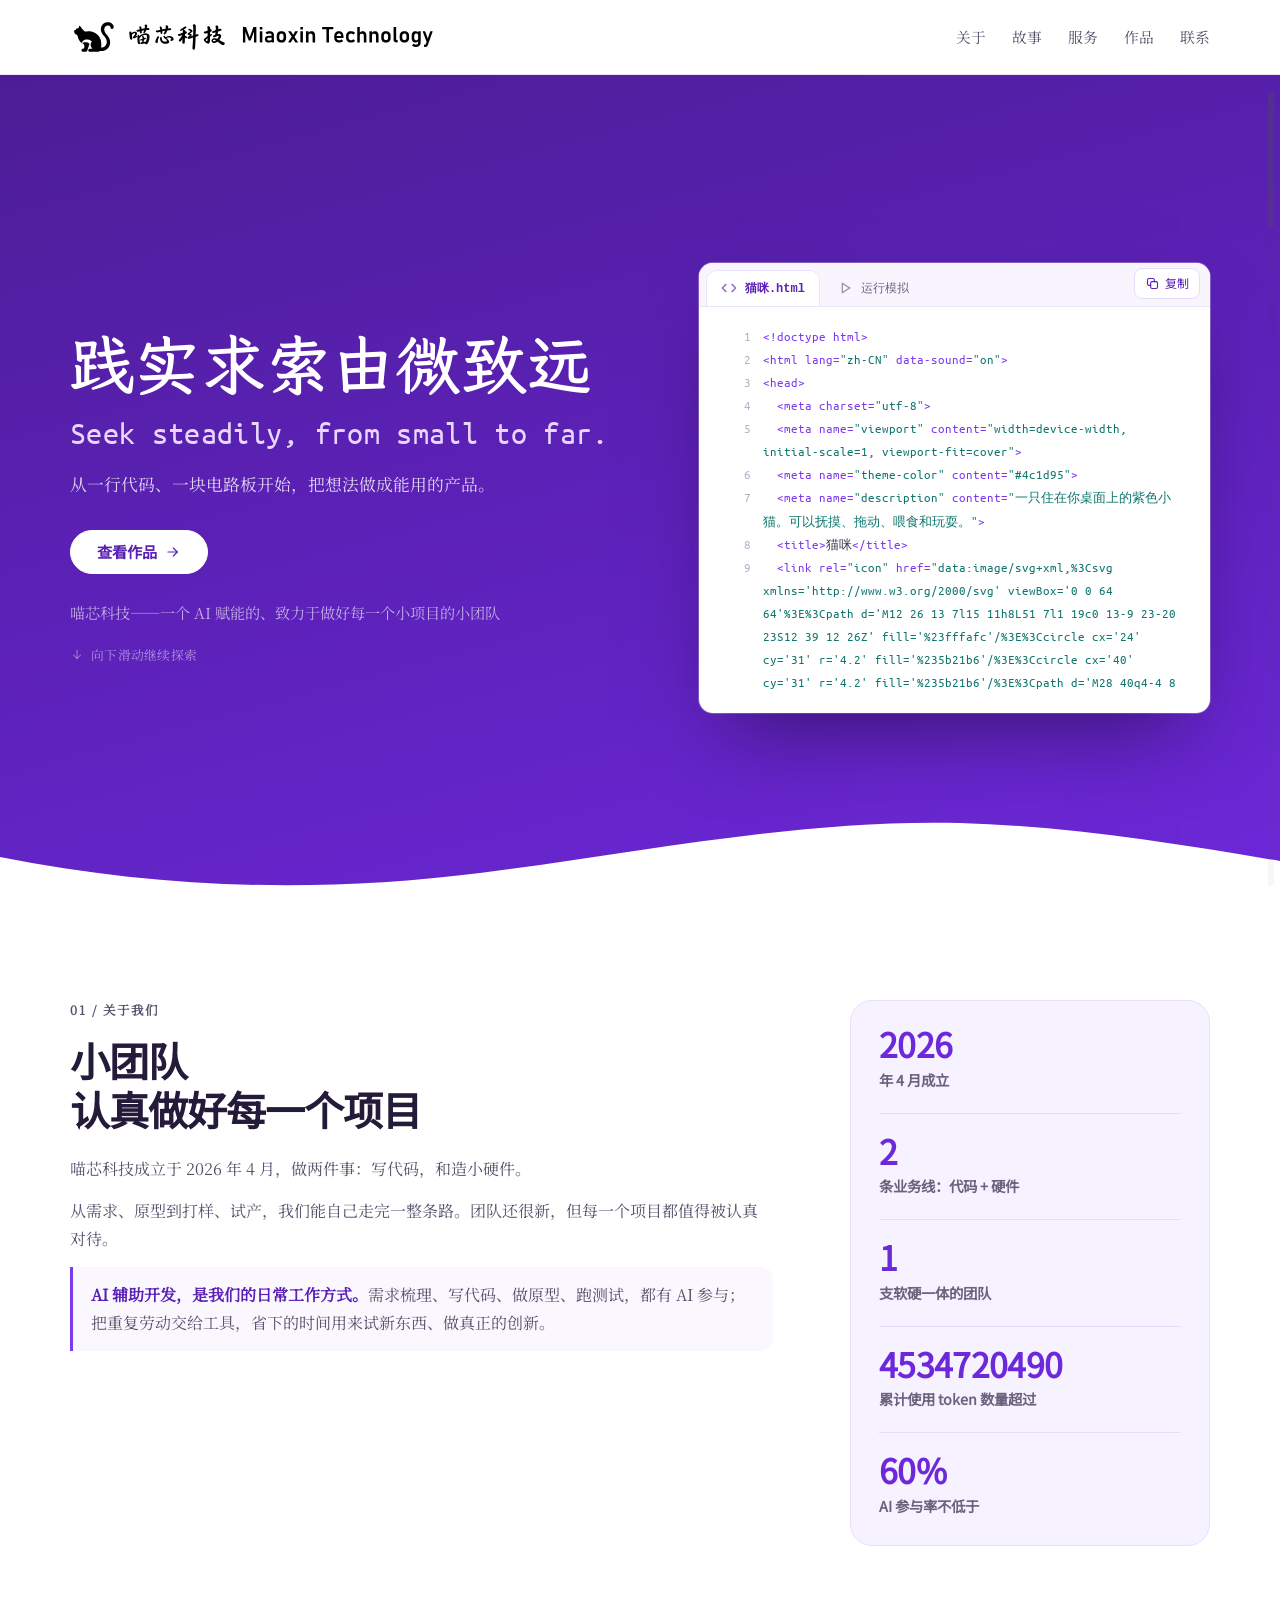
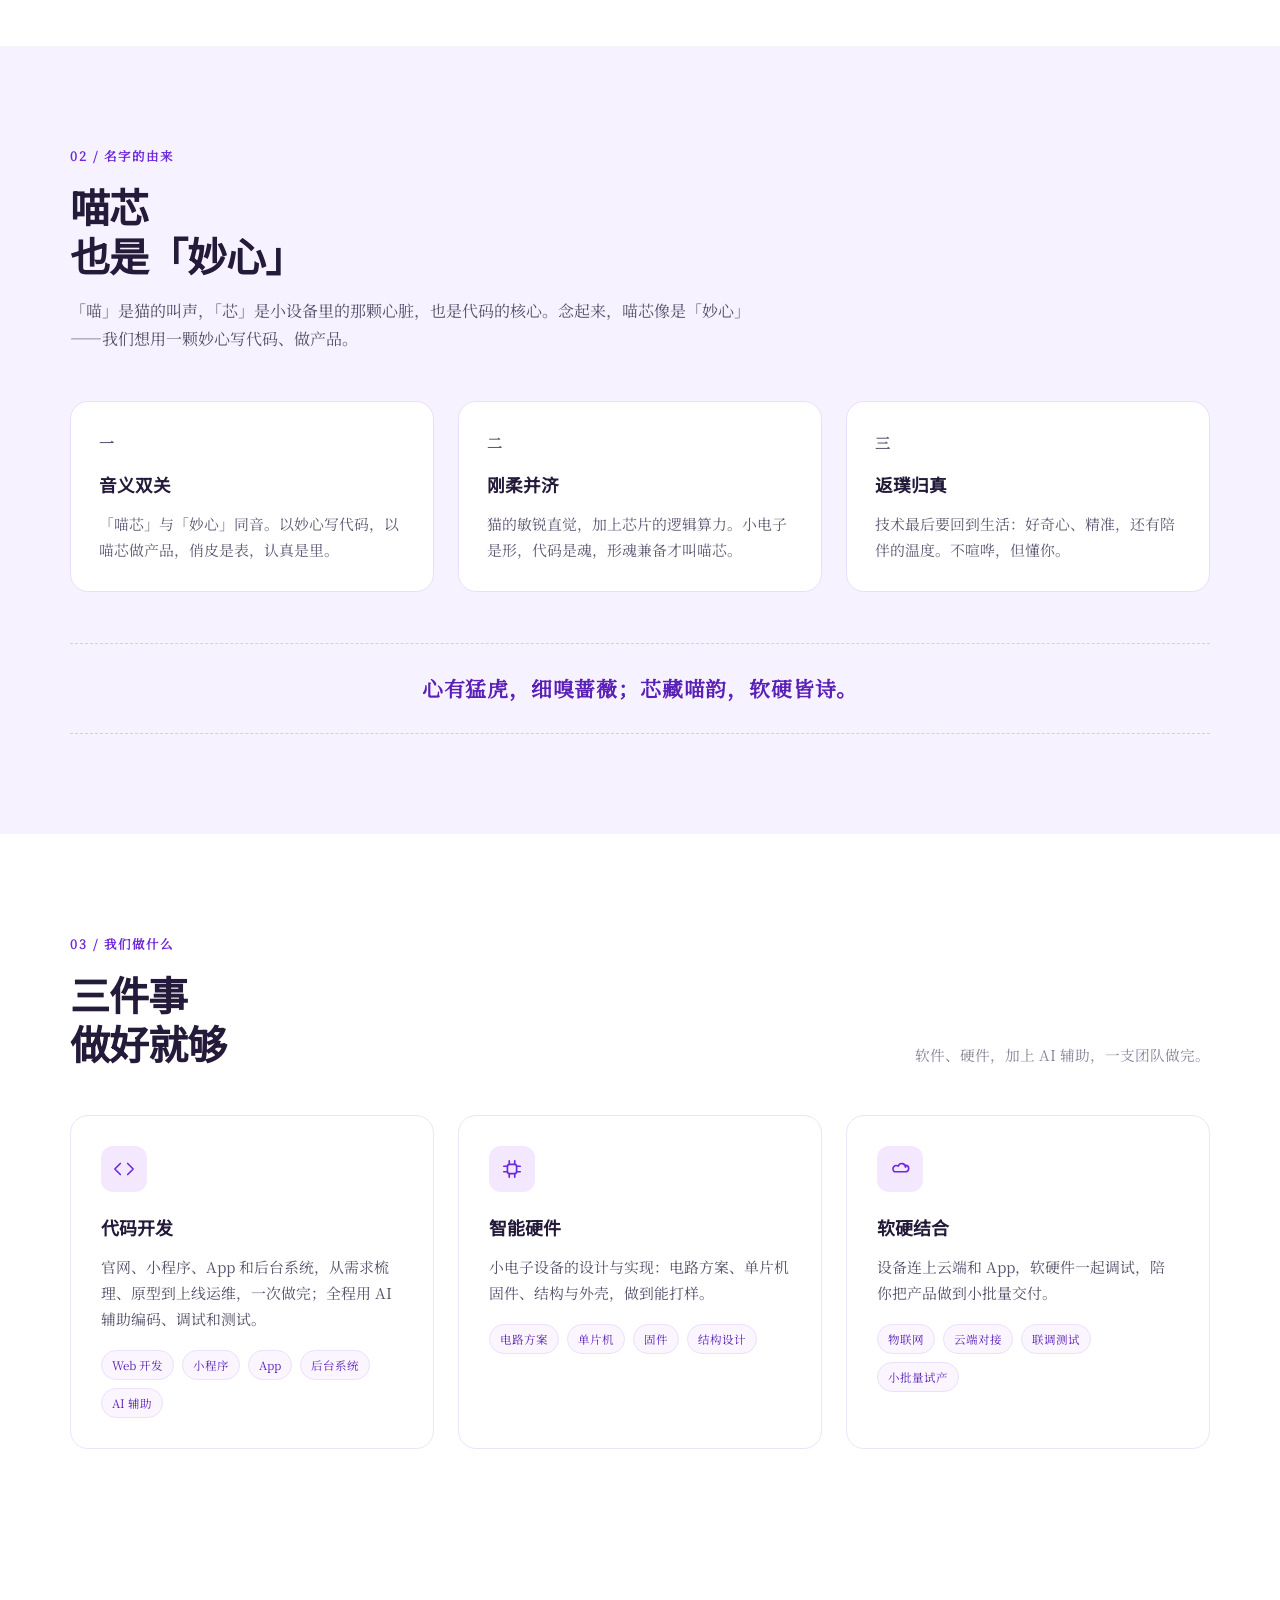
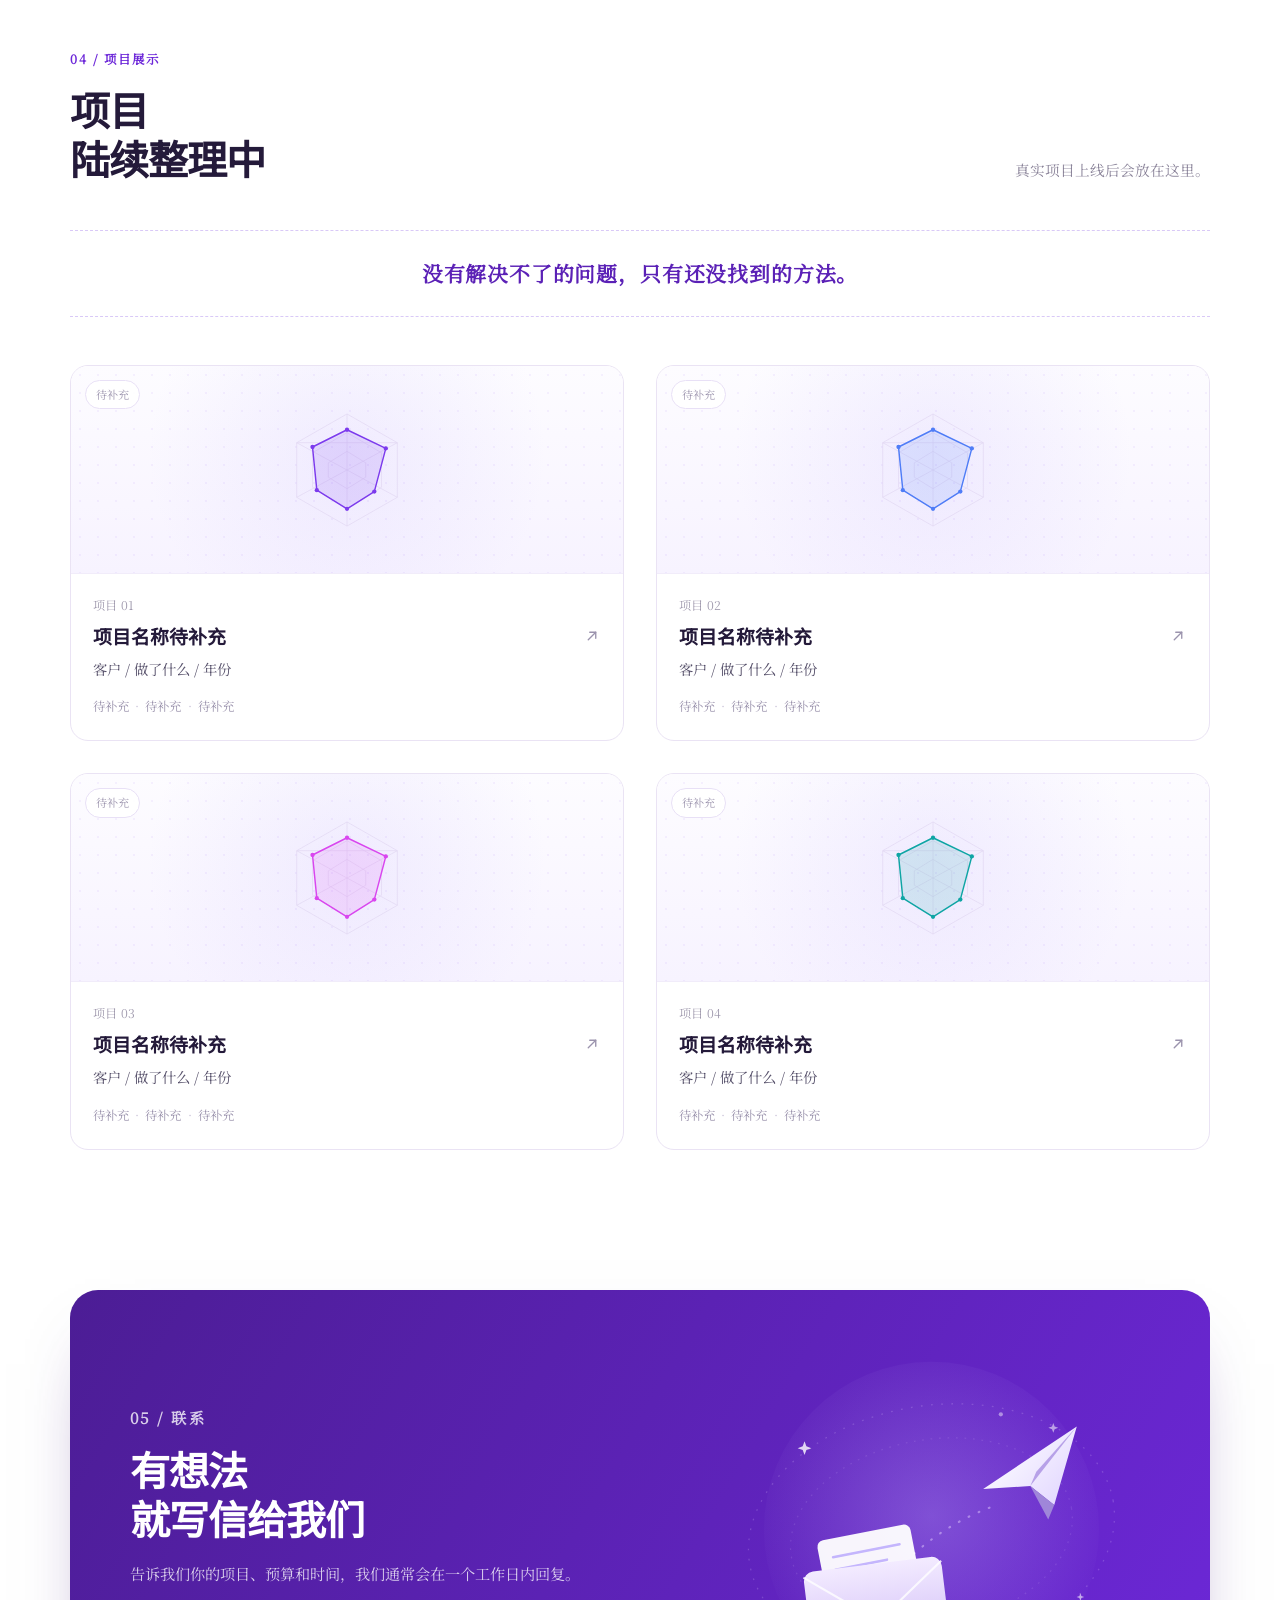
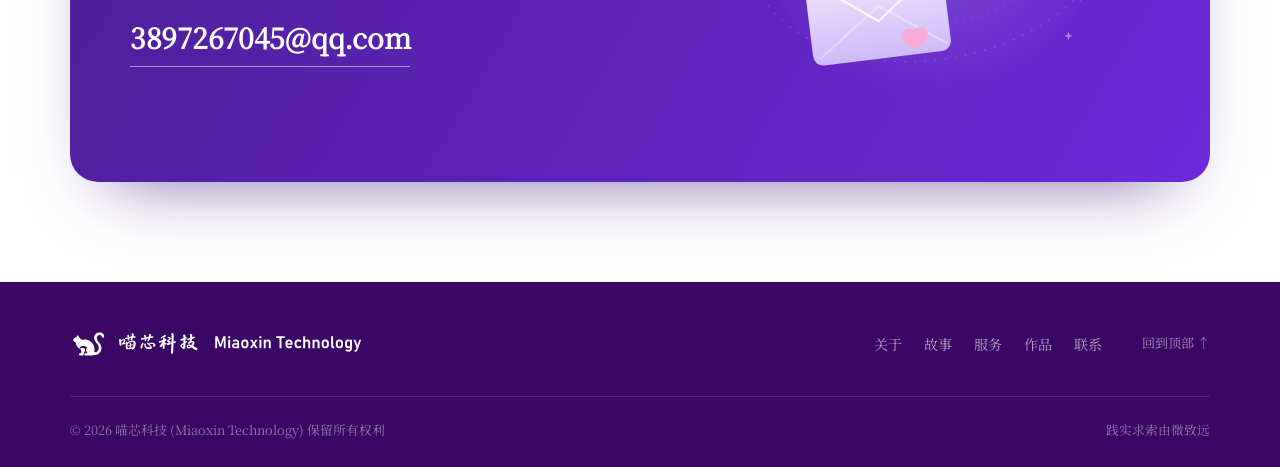
==== commit 607fbf38: "Replace case wording with project wording" ====
--- a/index.html
+++ b/index.html
@@ -1639,14 +1639,13 @@
     </section>
 
     <!-- ===== 作品 ===== -->
-    <!-- TODO: 案例待补充。有真实项目后，把下面每个 article 里的文字换成项目信息，
-         并把 .thumb 内容替换成 <img src="images/xxx.jpg" alt="..."> -->
+    <!-- TODO: 项目待补充。有真实项目后，把下面每个 article 里的文字换成项目信息 -->
     <section class="section works" id="works">
       <div class="wrap">
         <div class="section-head reveal">
           <div>
-            <p class="label">04 / 作品案例</p>
-            <h2>案例<br />陆续整理中</h2>
+            <p class="label">04 / 项目展示</p>
+            <h2>项目<br />陆续整理中</h2>
           </div>
           <p class="section-note">真实项目上线后会放在这里。</p>
         </div>
@@ -1676,7 +1675,7 @@
               </svg>
             </div>
             <div class="work-body">
-              <p class="work-cat">案例 01</p>
+              <p class="work-cat">项目 01</p>
               <div class="work-head">
                 <h3>项目名称待补充</h3>
                 <svg class="work-arrow" viewBox="0 0 24 24" width="18" height="18" fill="none" stroke="currentColor" stroke-width="1.8" stroke-linecap="round" stroke-linejoin="round" aria-hidden="true"><path d="M7 17 17 7"/><path d="M9 7h8v8"/></svg>
@@ -1708,7 +1707,7 @@
               </svg>
             </div>
             <div class="work-body">
-              <p class="work-cat">案例 02</p>
+              <p class="work-cat">项目 02</p>
               <div class="work-head">
                 <h3>项目名称待补充</h3>
                 <svg class="work-arrow" viewBox="0 0 24 24" width="18" height="18" fill="none" stroke="currentColor" stroke-width="1.8" stroke-linecap="round" stroke-linejoin="round" aria-hidden="true"><path d="M7 17 17 7"/><path d="M9 7h8v8"/></svg>
@@ -1740,7 +1739,7 @@
               </svg>
             </div>
             <div class="work-body">
-              <p class="work-cat">案例 03</p>
+              <p class="work-cat">项目 03</p>
               <div class="work-head">
                 <h3>项目名称待补充</h3>
                 <svg class="work-arrow" viewBox="0 0 24 24" width="18" height="18" fill="none" stroke="currentColor" stroke-width="1.8" stroke-linecap="round" stroke-linejoin="round" aria-hidden="true"><path d="M7 17 17 7"/><path d="M9 7h8v8"/></svg>
@@ -1772,7 +1771,7 @@
               </svg>
             </div>
             <div class="work-body">
-              <p class="work-cat">案例 04</p>
+              <p class="work-cat">项目 04</p>
               <div class="work-head">
                 <h3>项目名称待补充</h3>
                 <svg class="work-arrow" viewBox="0 0 24 24" width="18" height="18" fill="none" stroke="currentColor" stroke-width="1.8" stroke-linecap="round" stroke-linejoin="round" aria-hidden="true"><path d="M7 17 17 7"/><path d="M9 7h8v8"/></svg>
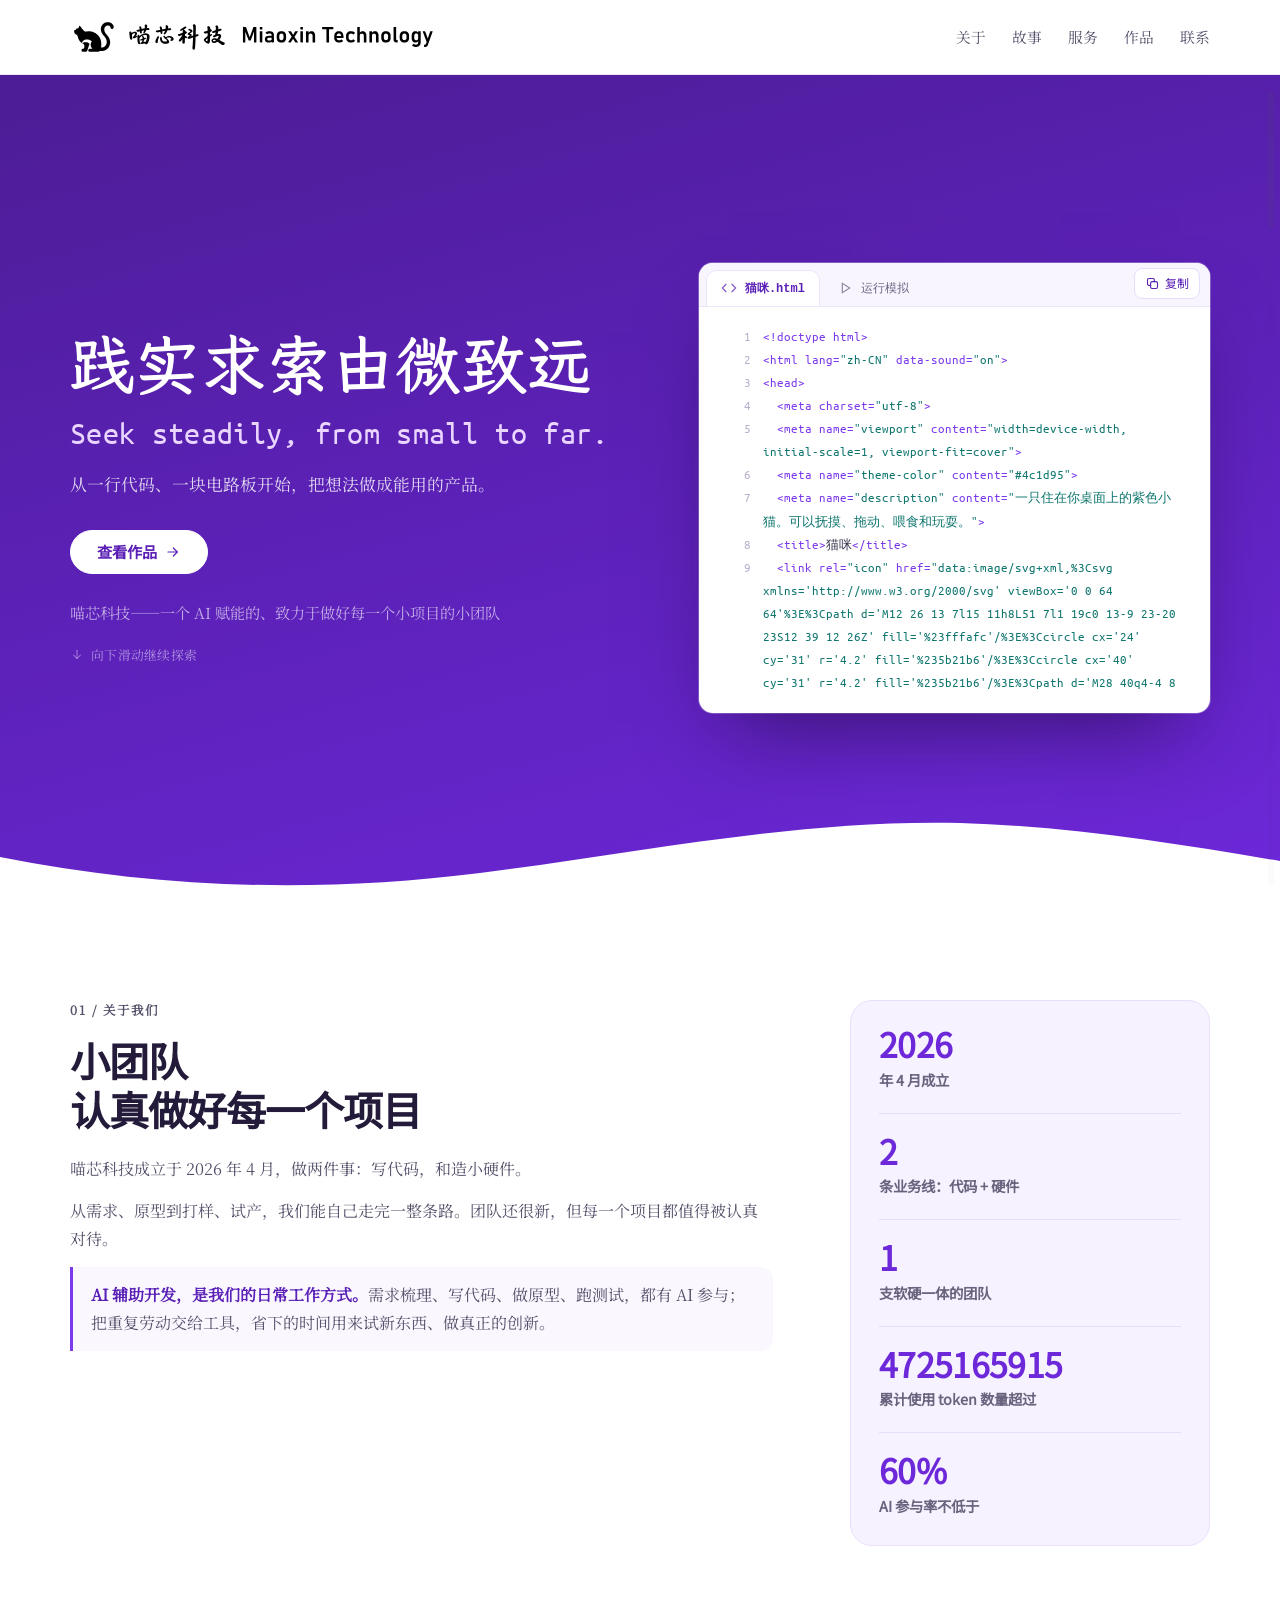
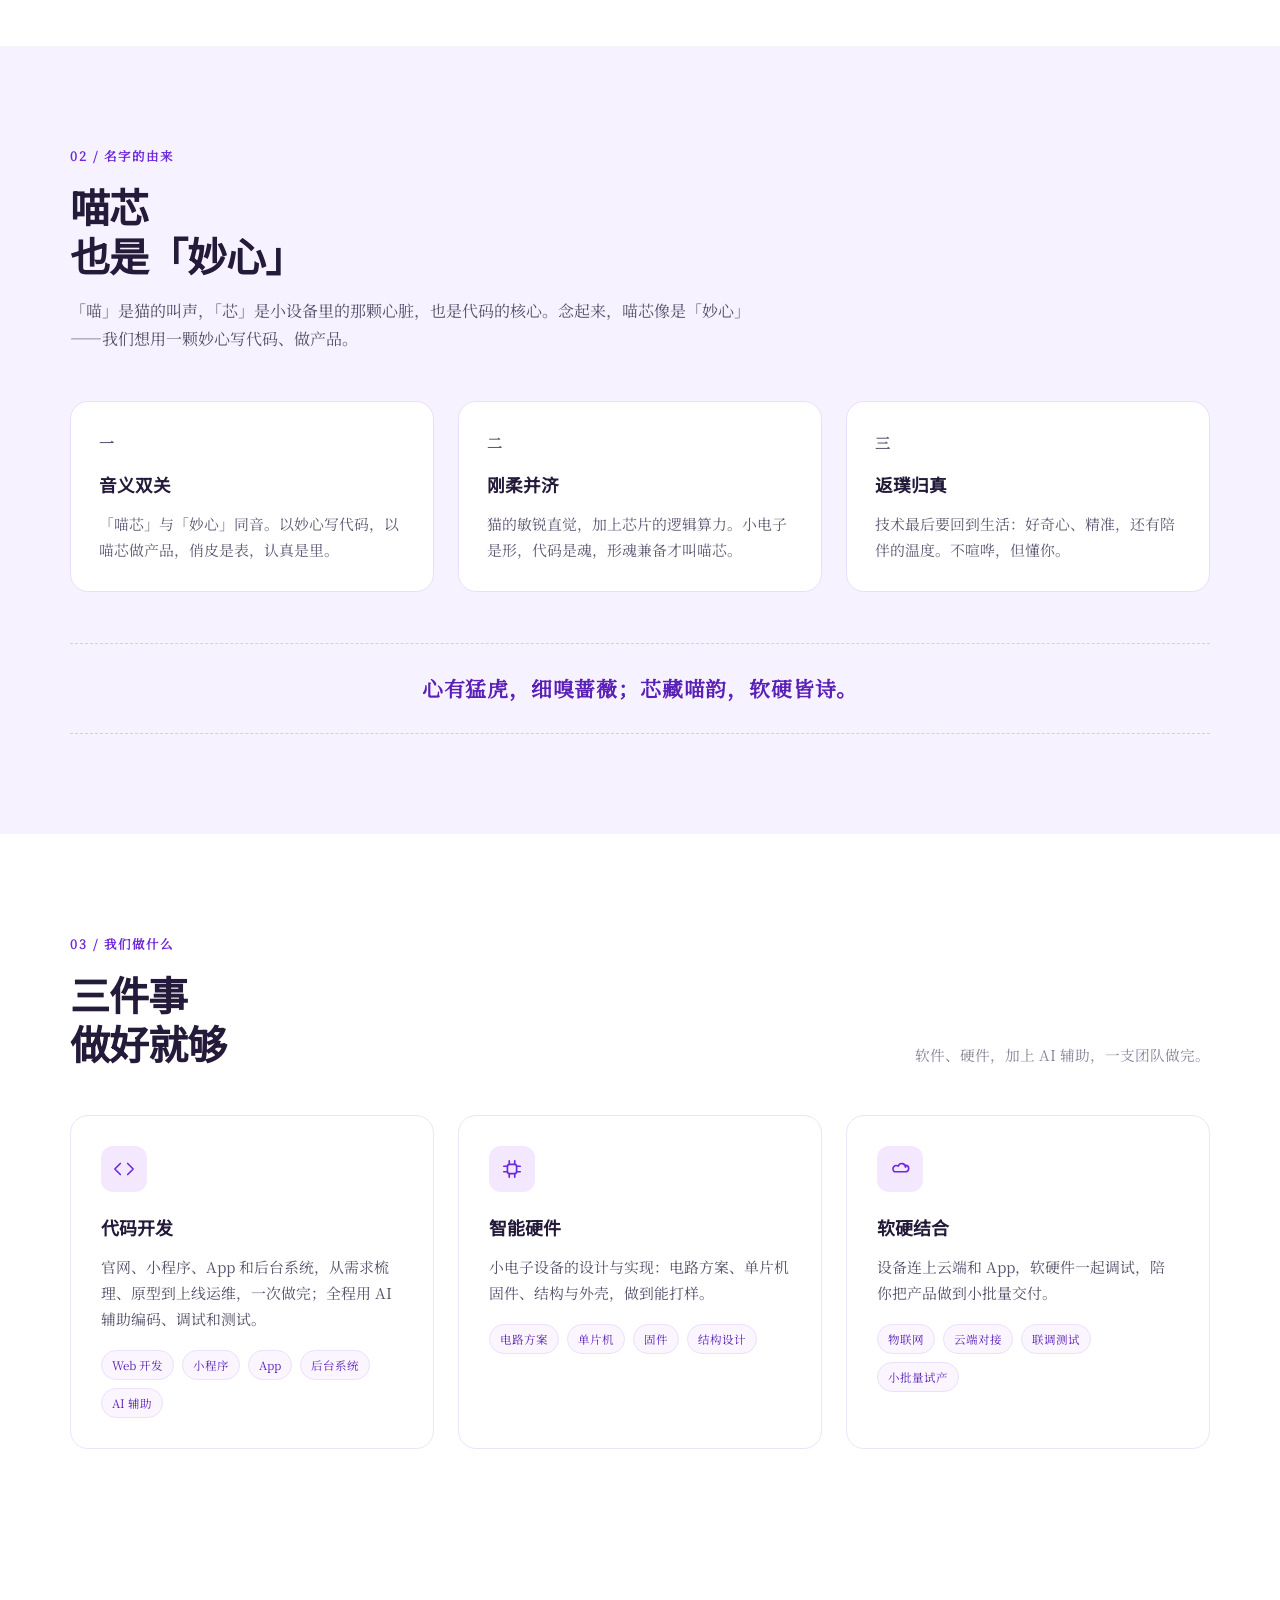
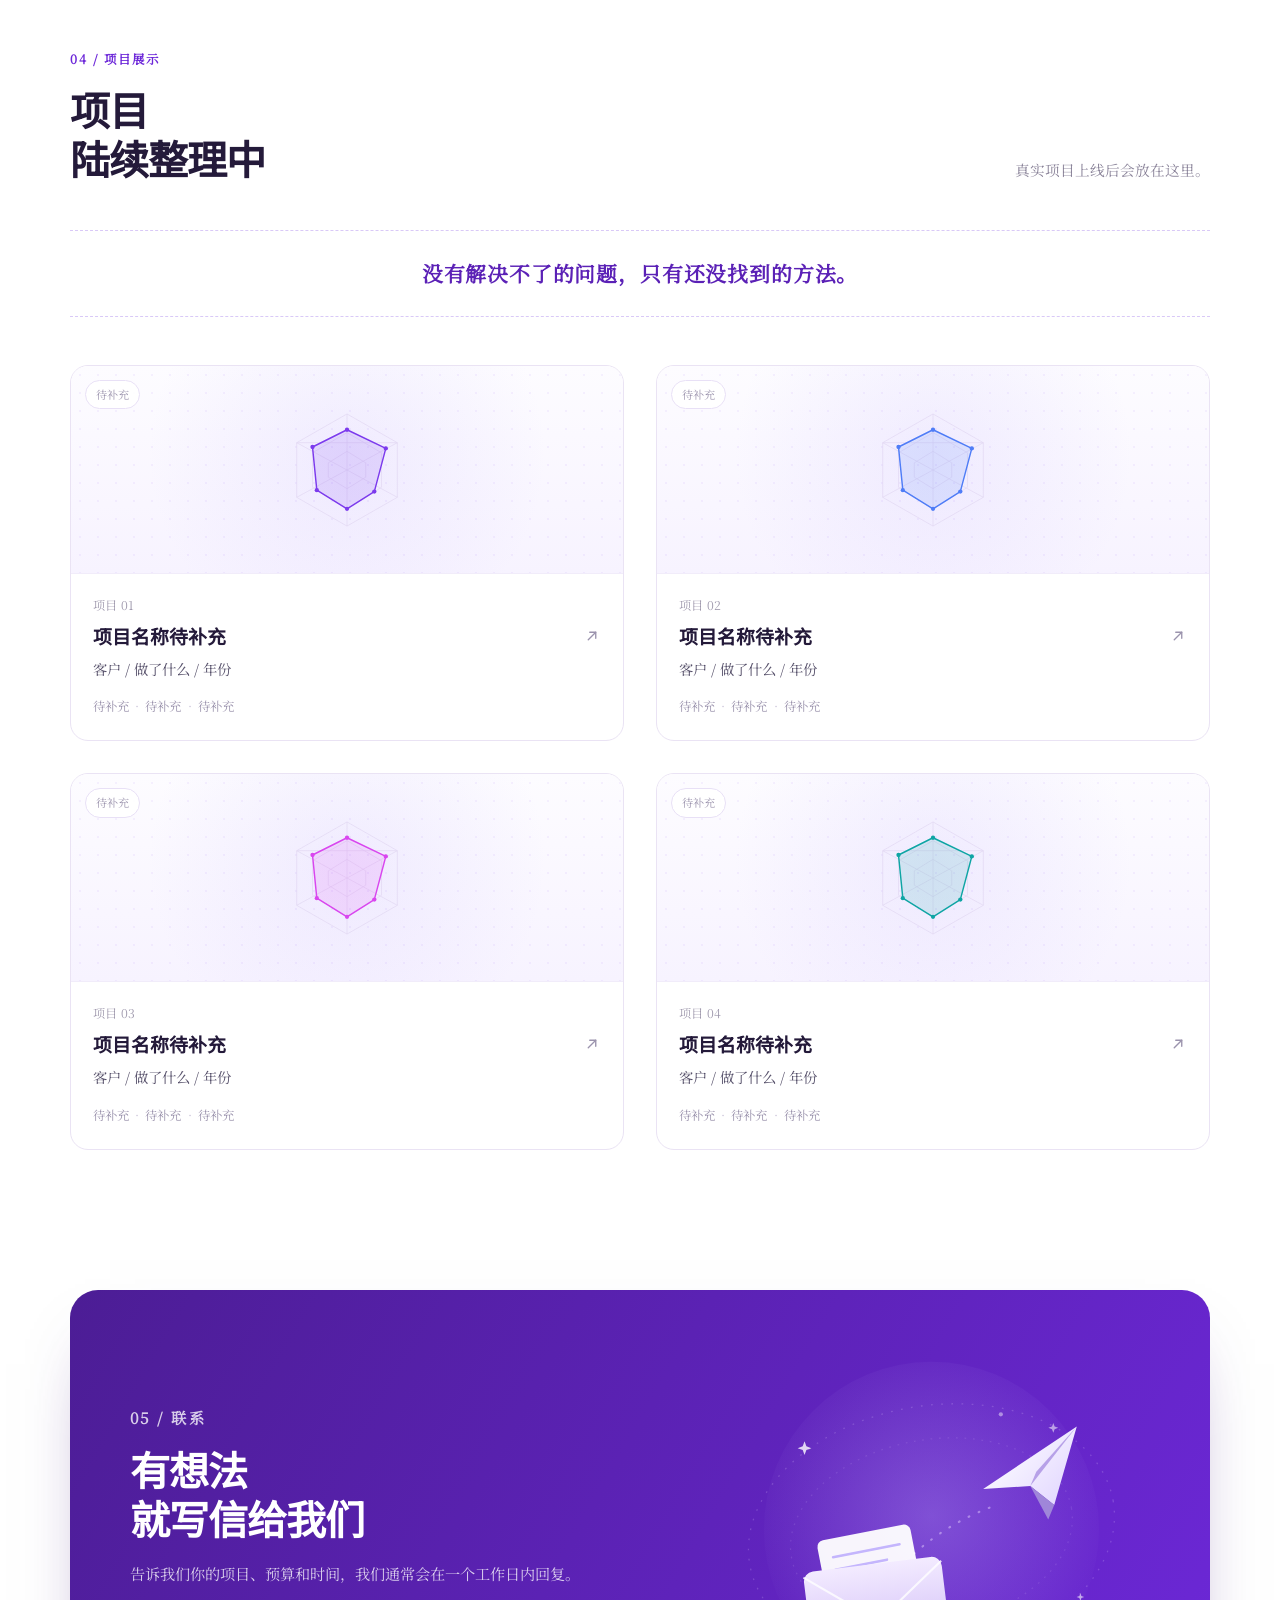
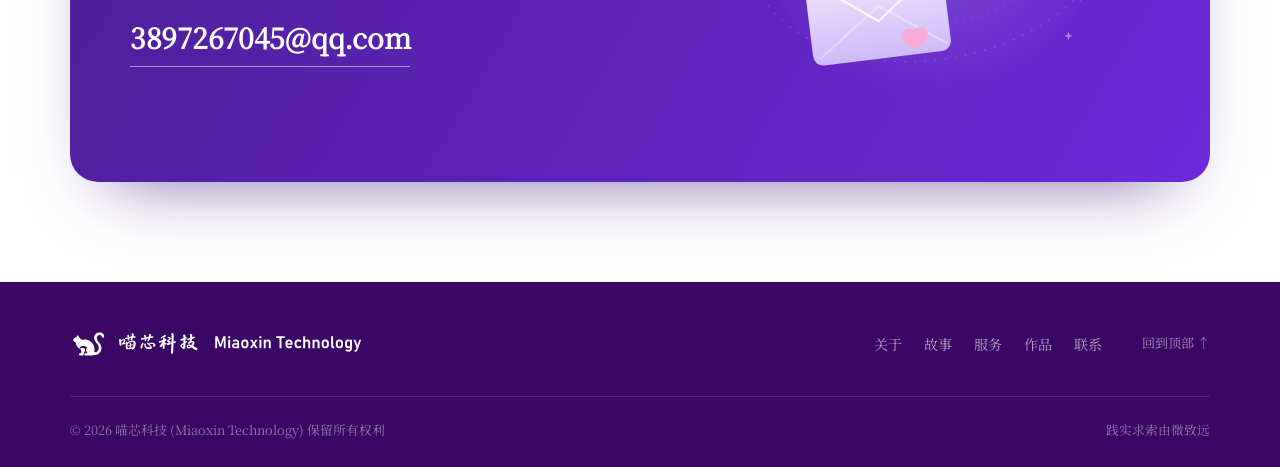
==== commit 1948cbdd: "20261109 Add some interesting websites" ====
--- a/index.html
+++ b/index.html
@@ -4,7 +4,7 @@
   <meta charset="UTF-8" />
   <meta name="viewport" content="width=device-width, initial-scale=1" />
   <title>喵芯科技</title>
-  <meta name="description" content="喵芯科技做代码开发与智能硬件，用 AI 辅助开发——从一行代码、一块电路板开始，把想法做成能用的产品。" />
+  <meta name="description" content="喵芯科技官网" />
   <meta name="theme-color" content="#6d28d9" />
   <link rel="icon" type="image/svg+xml" href="[data-uri]" />
   <link rel="stylesheet" href="style.css" />
--- a/style.css
+++ b/style.css
@@ -1,9 +1,3 @@
-/* ===================================================================
-   喵芯科技 · MIAOXIN TECHNOLOGY
-   浅色紫调官网 —— 参考人写的网页模板：白底、紫色主色、卡片与留白
-   品牌色都在 :root 里，改这里就够了
-   =================================================================== */
-
 /* 霞鹜臻楷：只用于首屏标语 */
 @font-face {
   font-family: "LXGWZhenKai";
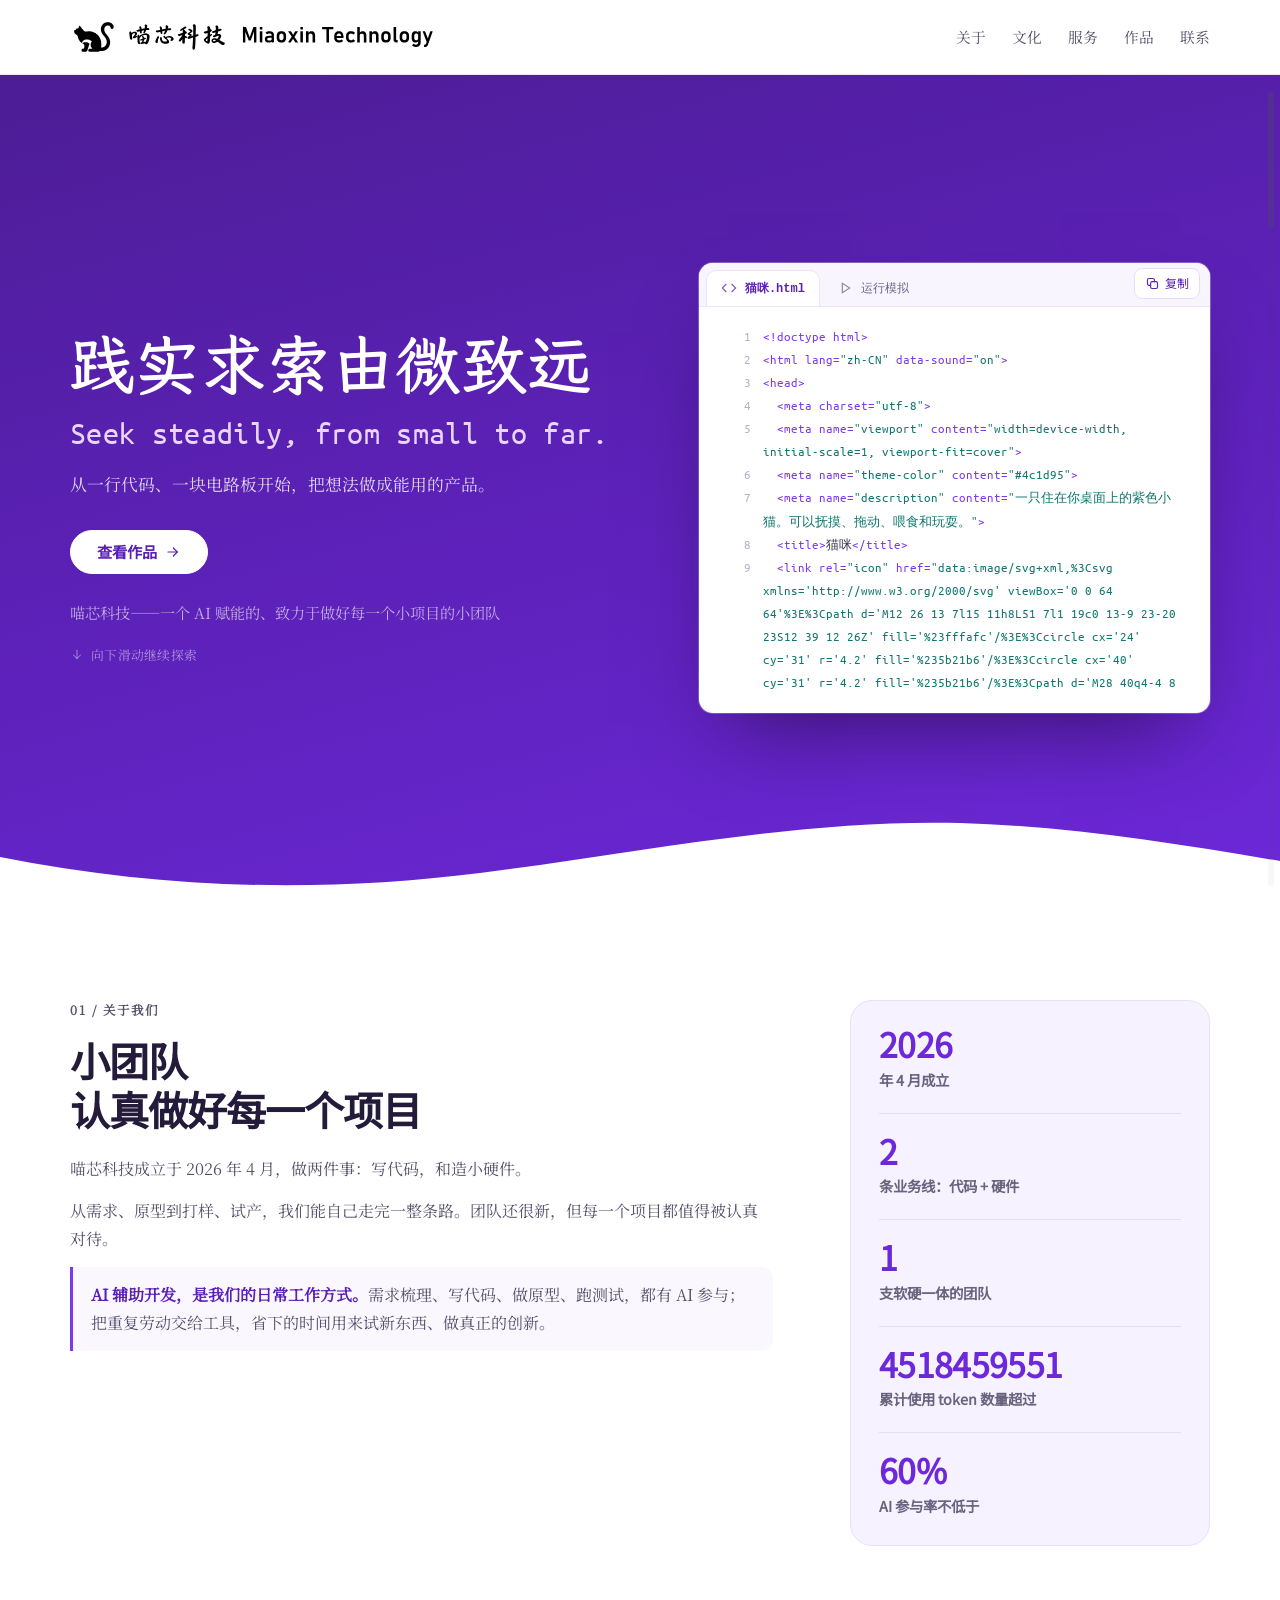
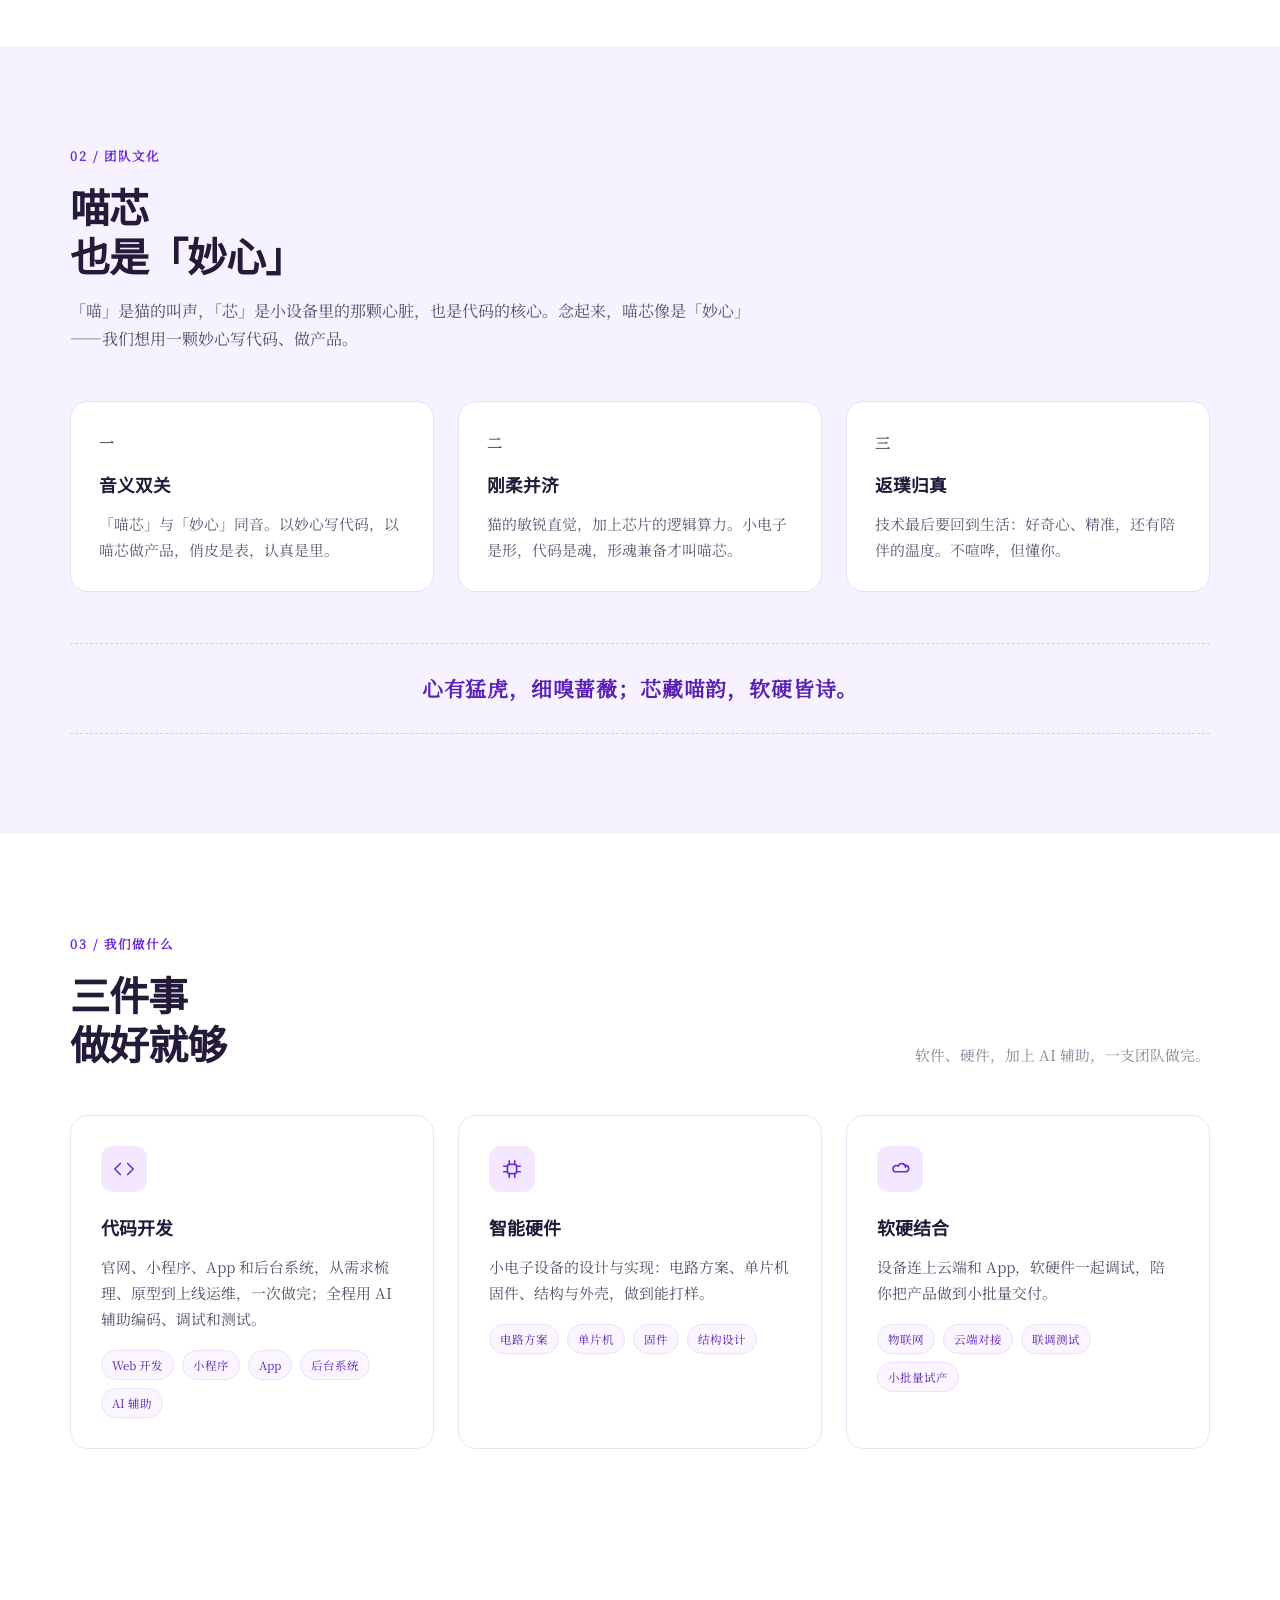
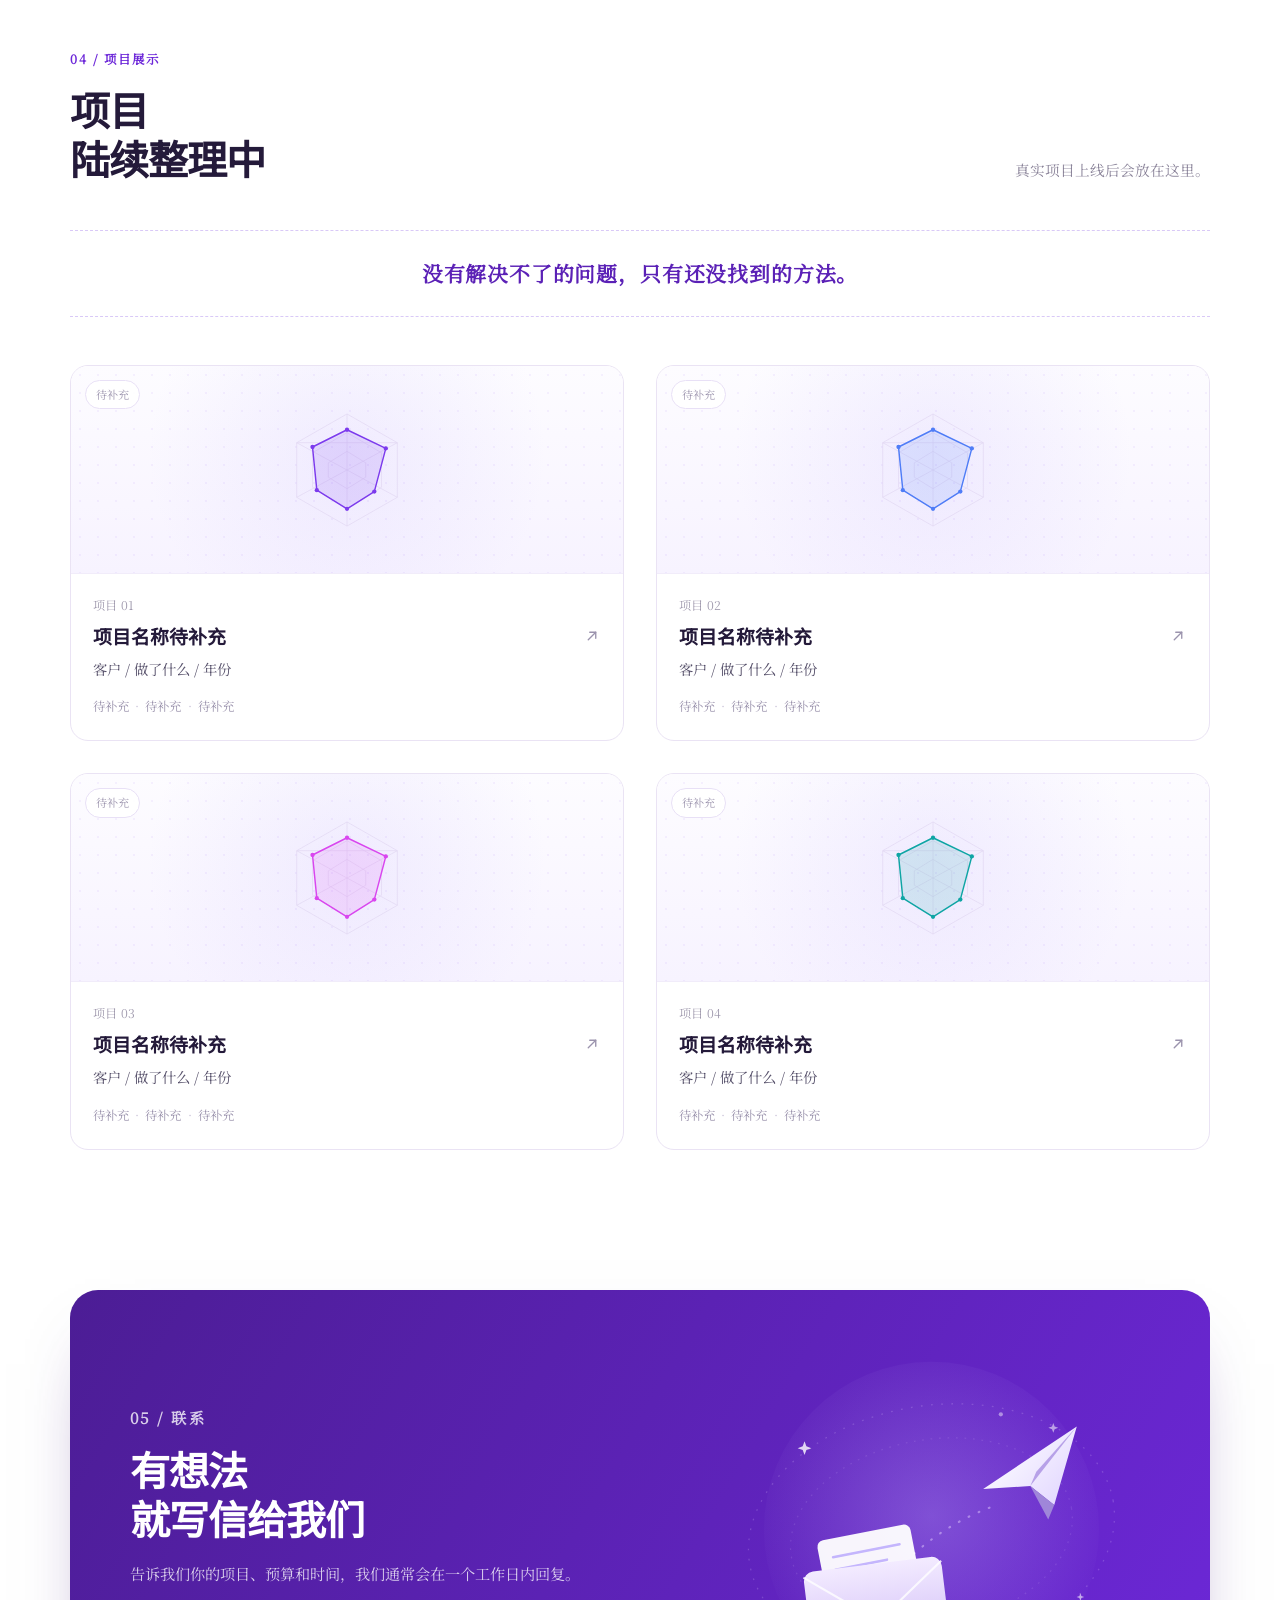
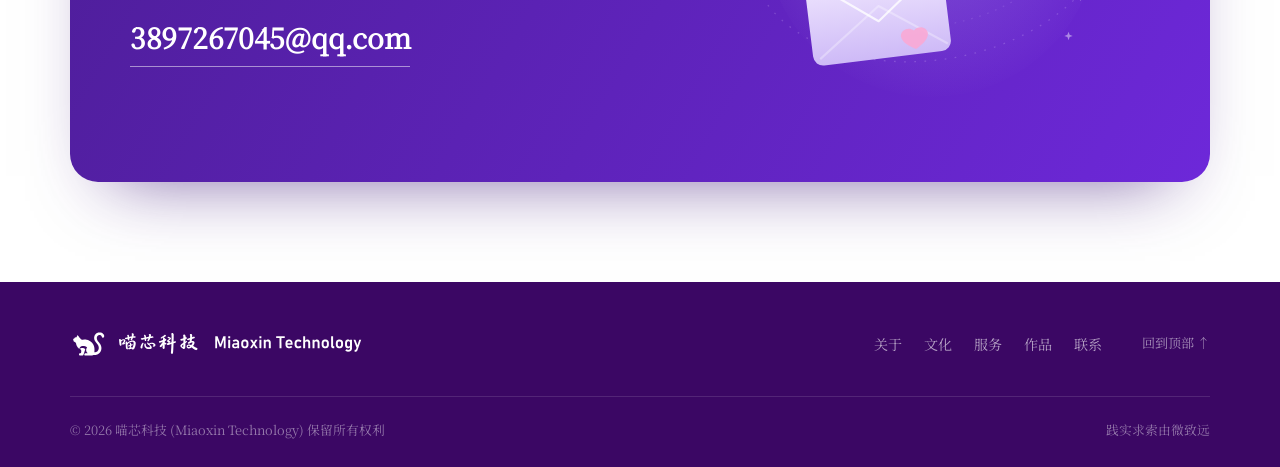
==== commit 7e059f06: "Rename second section to team culture" ====
--- a/index.html
+++ b/index.html
@@ -1447,7 +1447,7 @@
 
       <nav class="nav" id="nav" aria-label="主导航">
         <a href="#about">关于</a>
-        <a href="#naming">故事</a>
+        <a href="#naming">文化</a>
         <a href="#services">服务</a>
         <a href="#works">作品</a>
         <a href="#contact">联系</a>
@@ -1555,11 +1555,11 @@
       </div>
     </section>
 
-    <!-- ===== 名字的由来 ===== -->
+    <!-- ===== 团队文化 ===== -->
     <section class="section naming" id="naming">
       <div class="wrap">
         <div class="naming-head reveal">
-          <p class="label">02 / 名字的由来</p>
+          <p class="label">02 / 团队文化</p>
           <h2>喵芯<br />也是「妙心」</h2>
           <p class="naming-intro">「喵」是猫的叫声，「芯」是小设备里的那颗心脏，也是代码的核心。念起来，喵芯像是「妙心」——我们想用一颗妙心写代码、做产品。</p>
         </div>
@@ -3283,7 +3283,7 @@
       </a>
       <nav class="footer-nav" aria-label="页脚导航">
         <a href="#about">关于</a>
-        <a href="#naming">故事</a>
+        <a href="#naming">文化</a>
         <a href="#services">服务</a>
         <a href="#works">作品</a>
         <a href="#contact">联系</a>
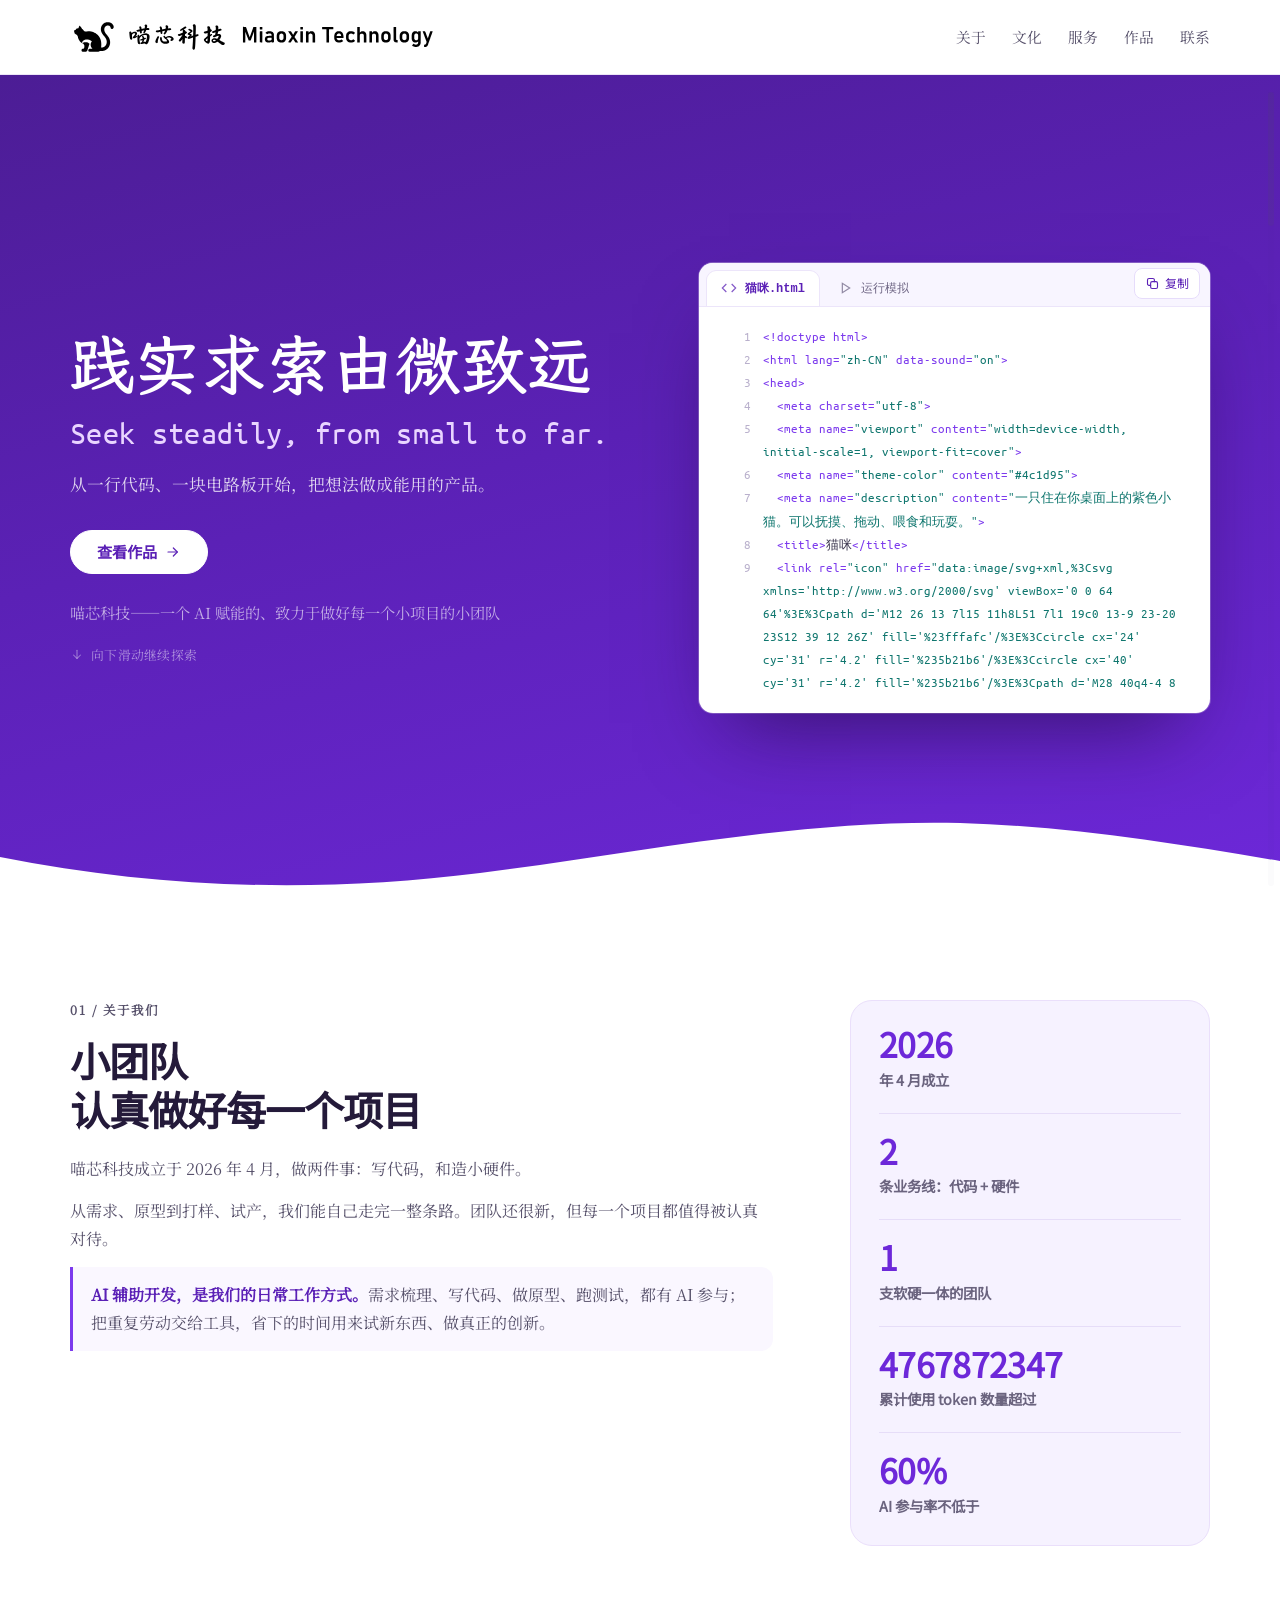
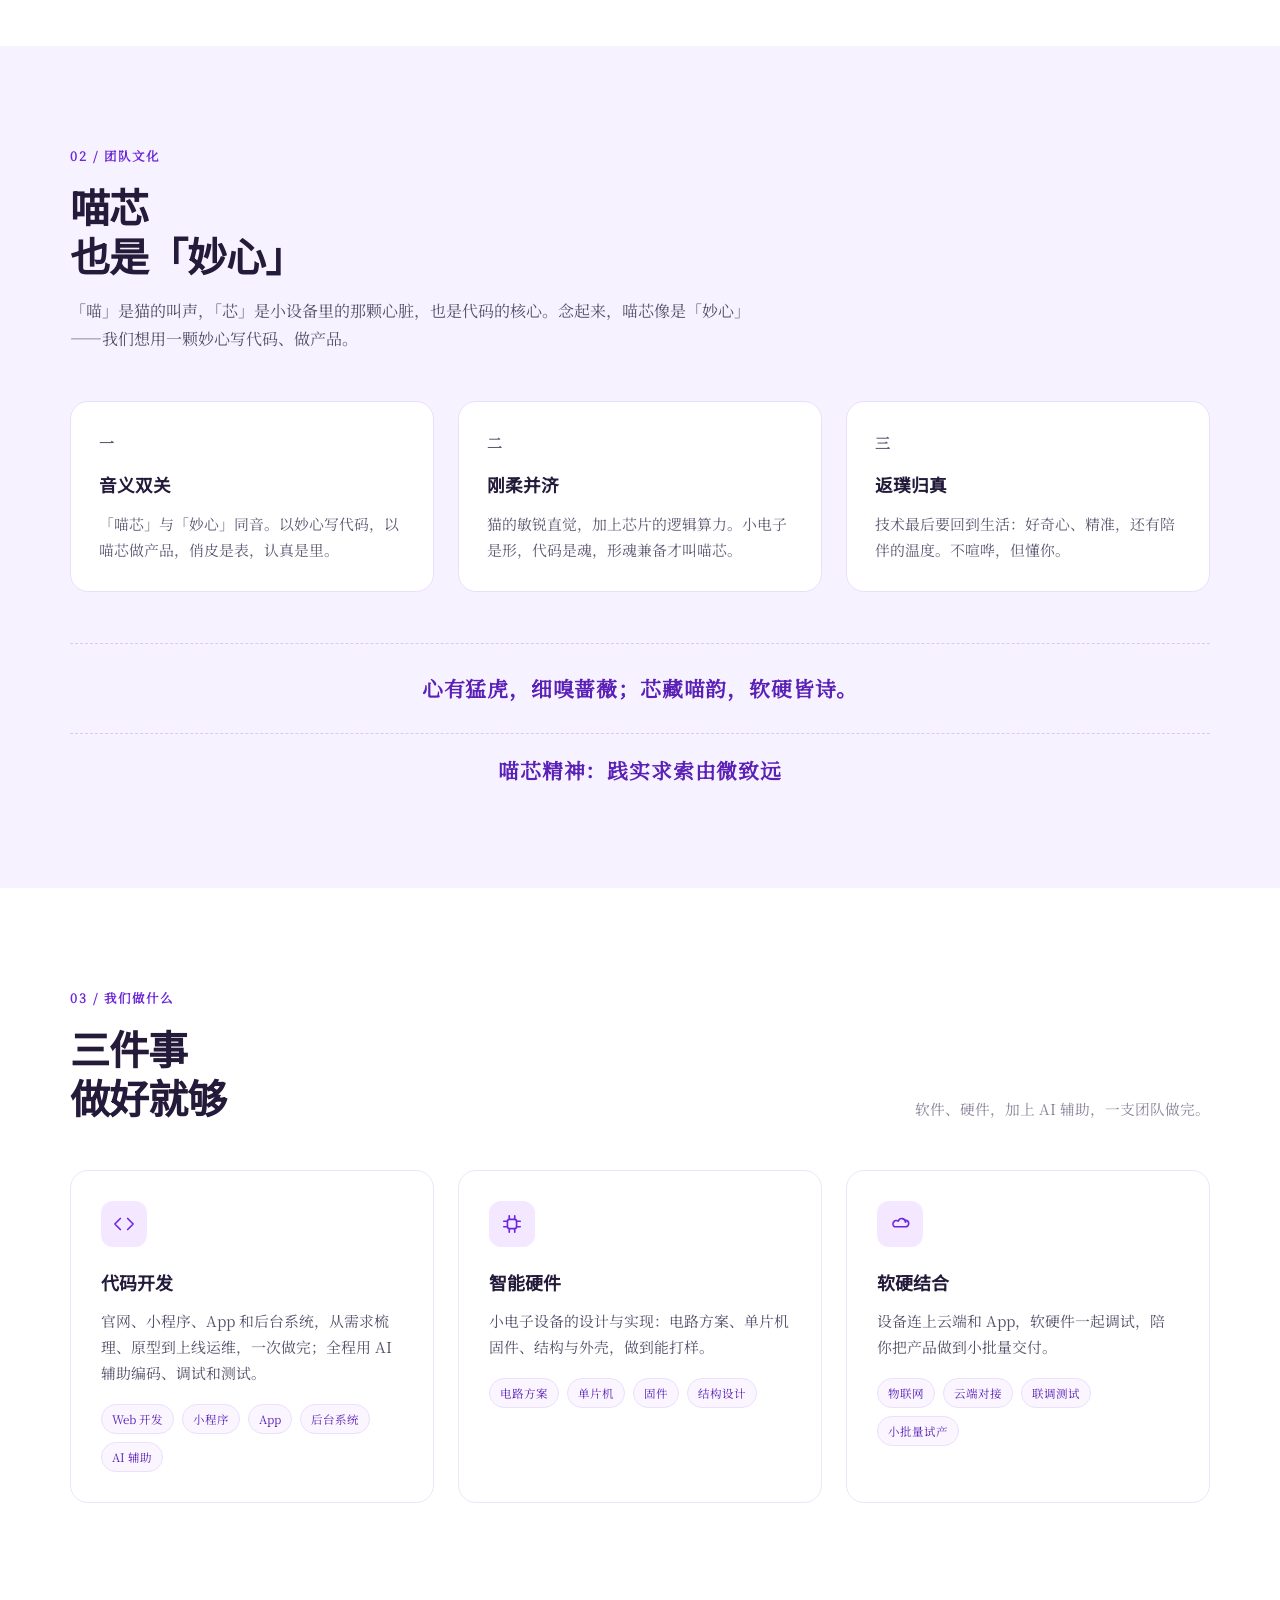
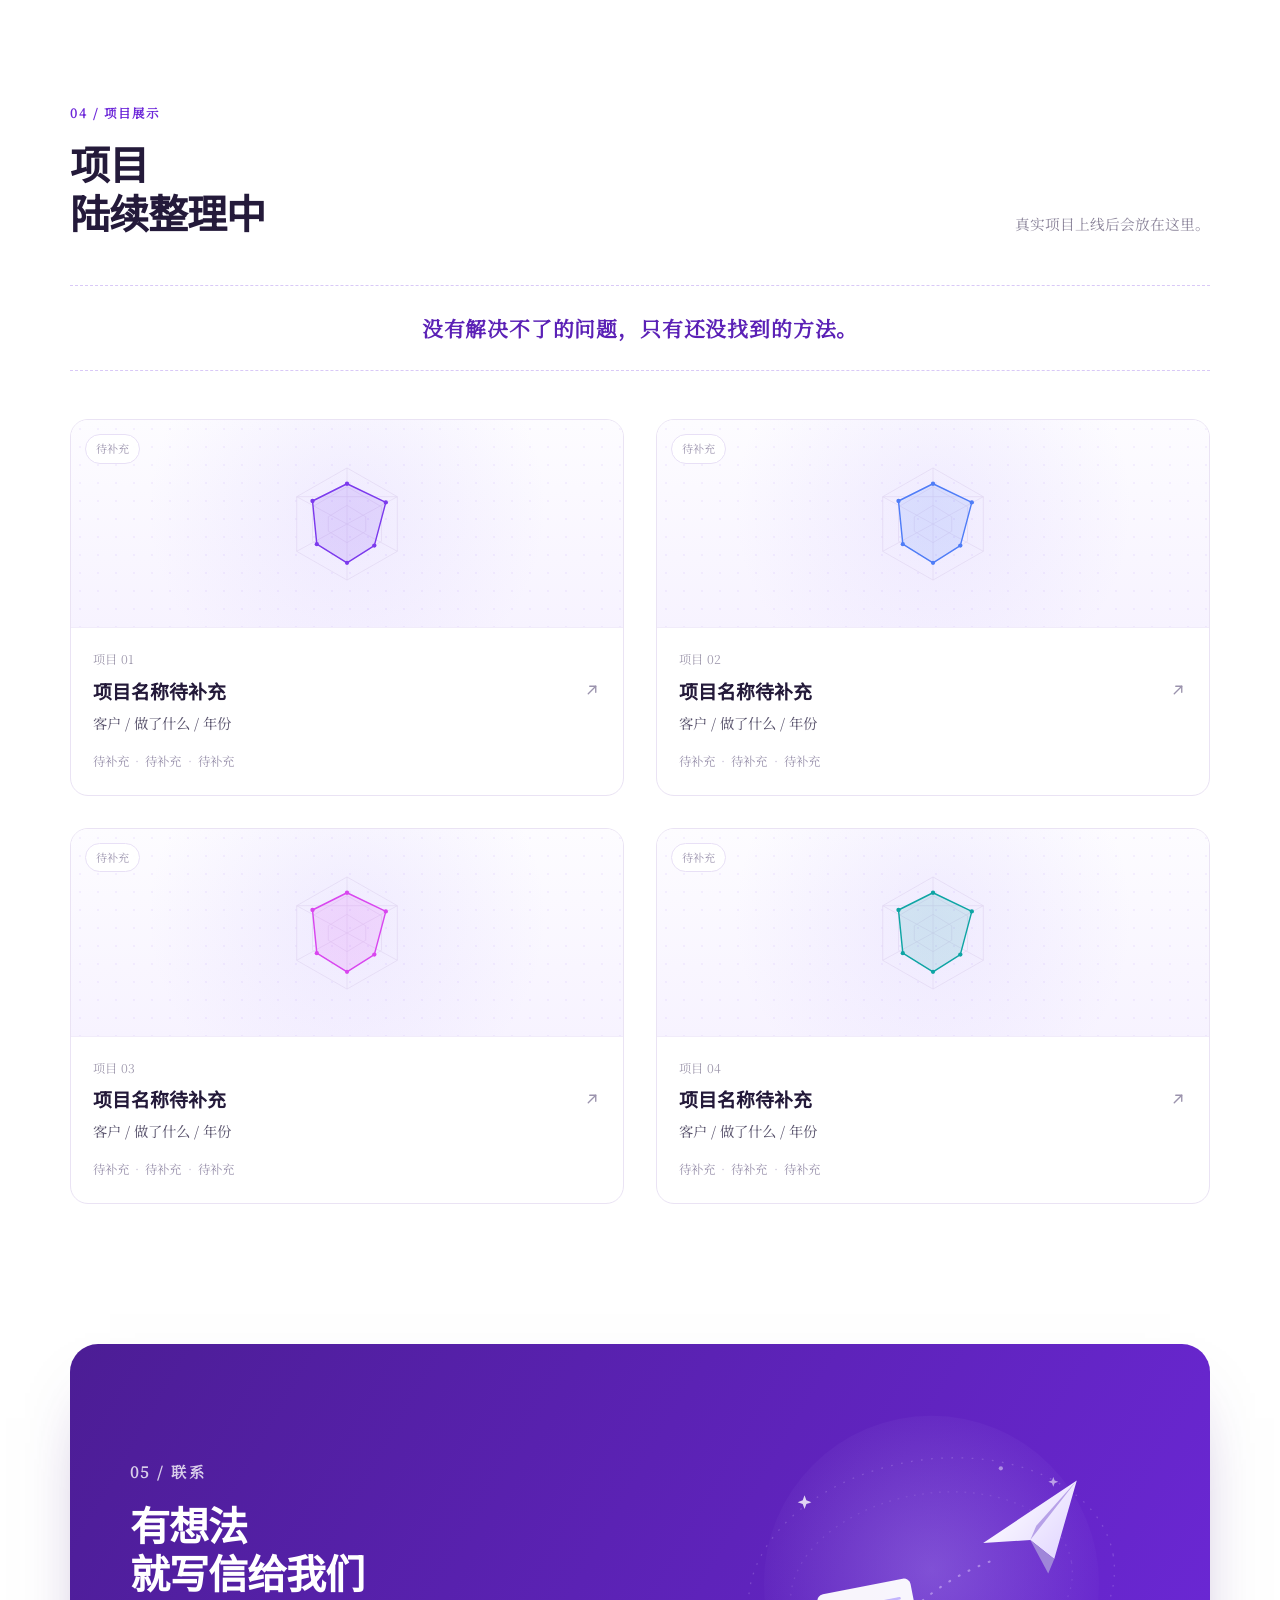
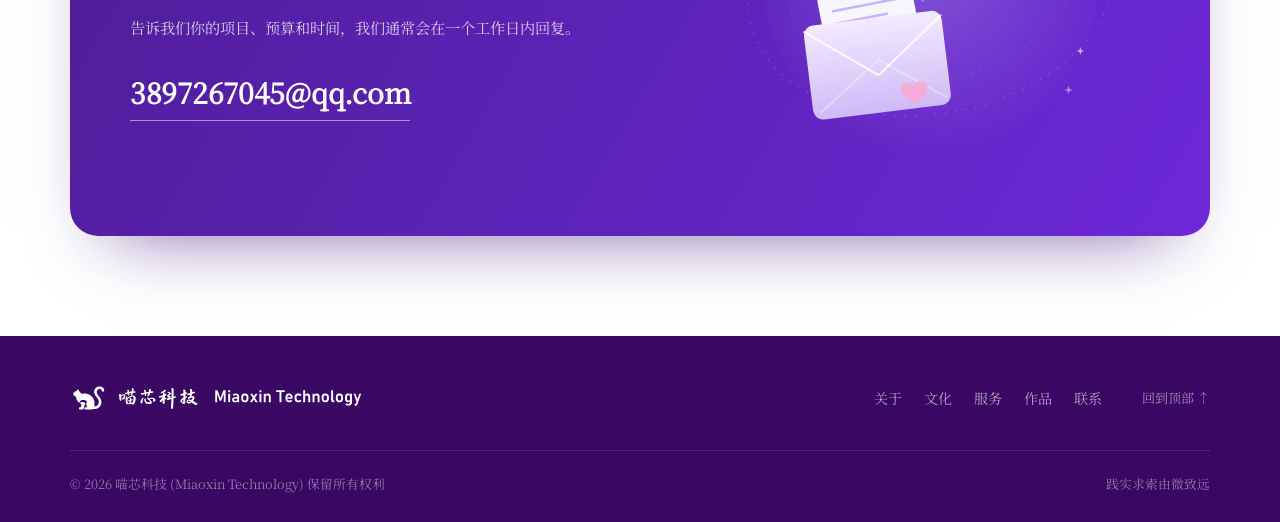
==== commit 73555acc: "Add team spirit line to culture section" ====
--- a/index.html
+++ b/index.html
@@ -1583,6 +1583,7 @@
         </div>
 
         <blockquote class="naming-quote reveal">心有猛虎，细嗅蔷薇；芯藏喵韵，软硬皆诗。</blockquote>
+        <p class="naming-motto reveal">喵芯精神：践实求索由微致远</p>
       </div>
     </section>
 
--- a/style.css
+++ b/style.css
@@ -587,6 +587,14 @@
   padding: 26px 20px;
   border-top: 1px dashed #d9c9f7;
   border-bottom: 1px dashed #d9c9f7;
+  color: var(--purple-700);
+  font-size: clamp(1.05rem, 2vw, 1.3rem);
+  font-weight: 600;
+  letter-spacing: .04em;
+  text-align: center;
+}
+.naming-motto {
+  margin-top: 18px;
   color: var(--purple-700);
   font-size: clamp(1.05rem, 2vw, 1.3rem);
   font-weight: 600;
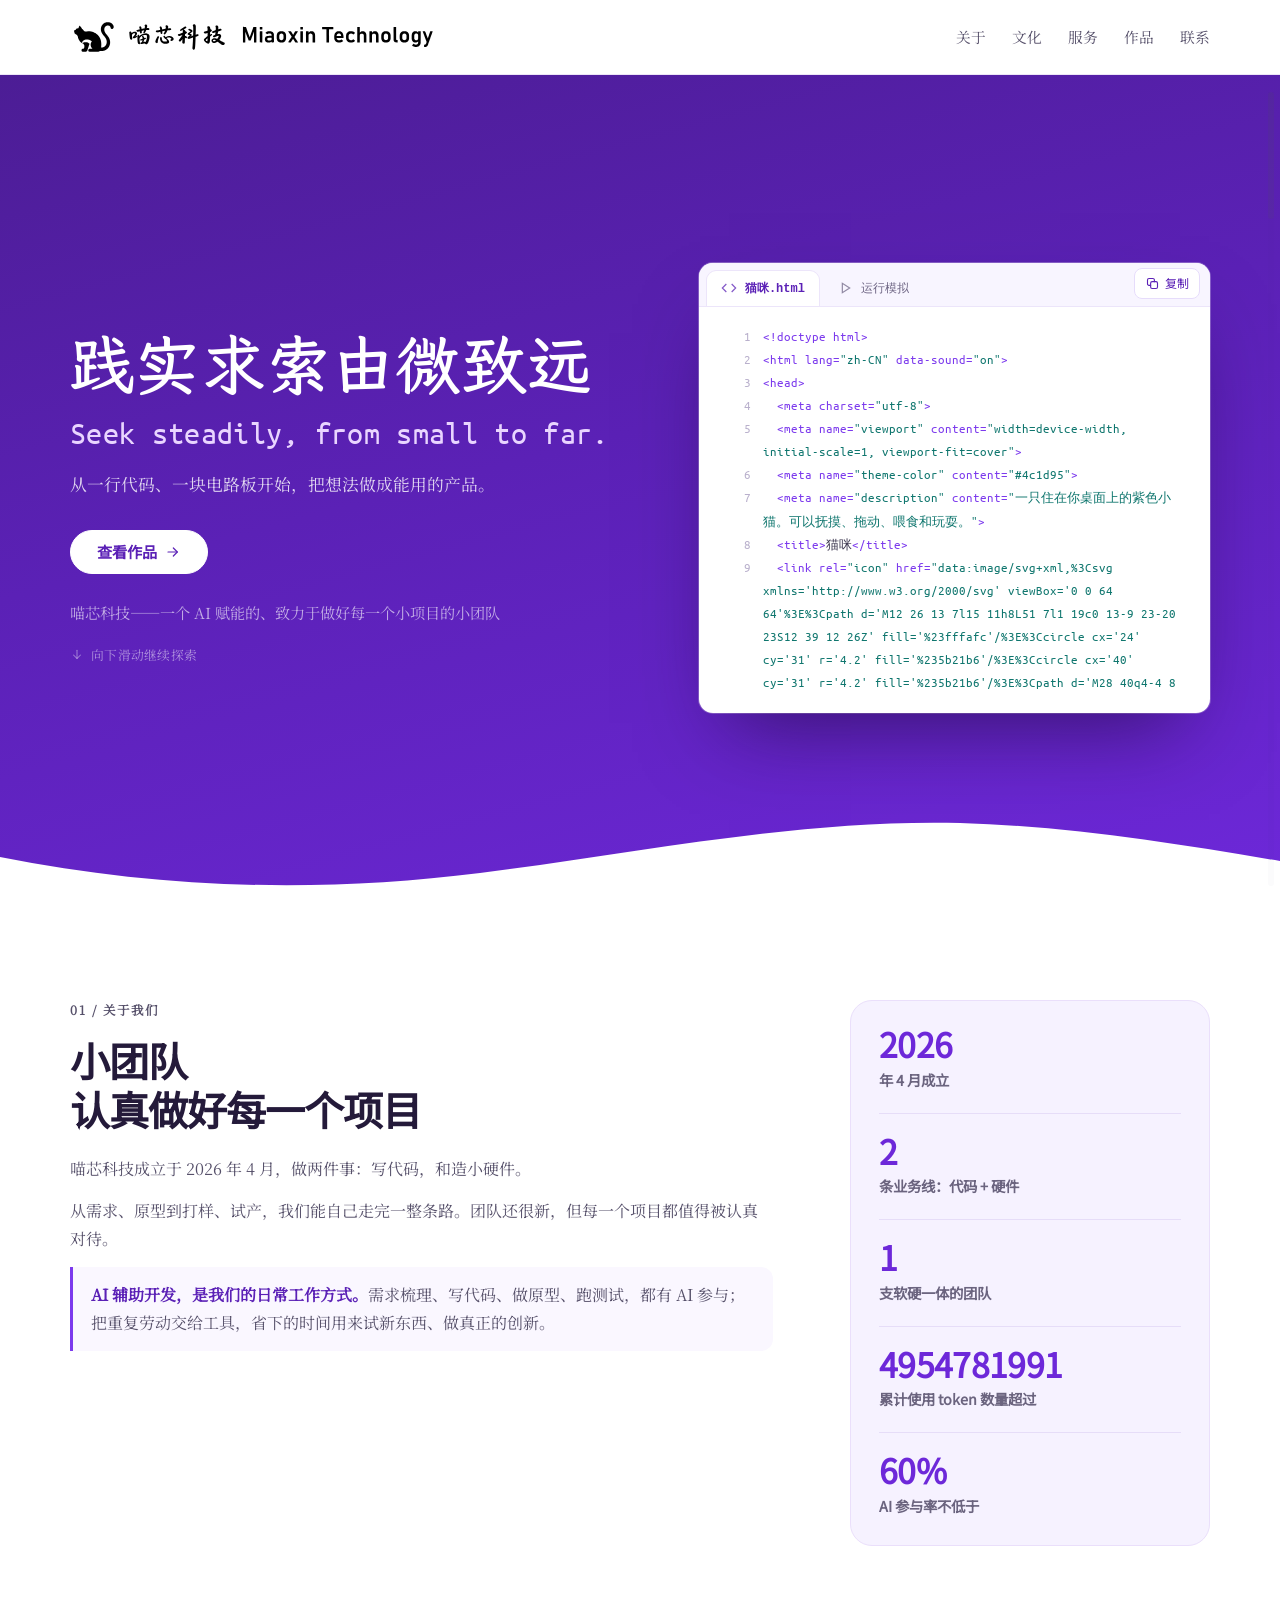
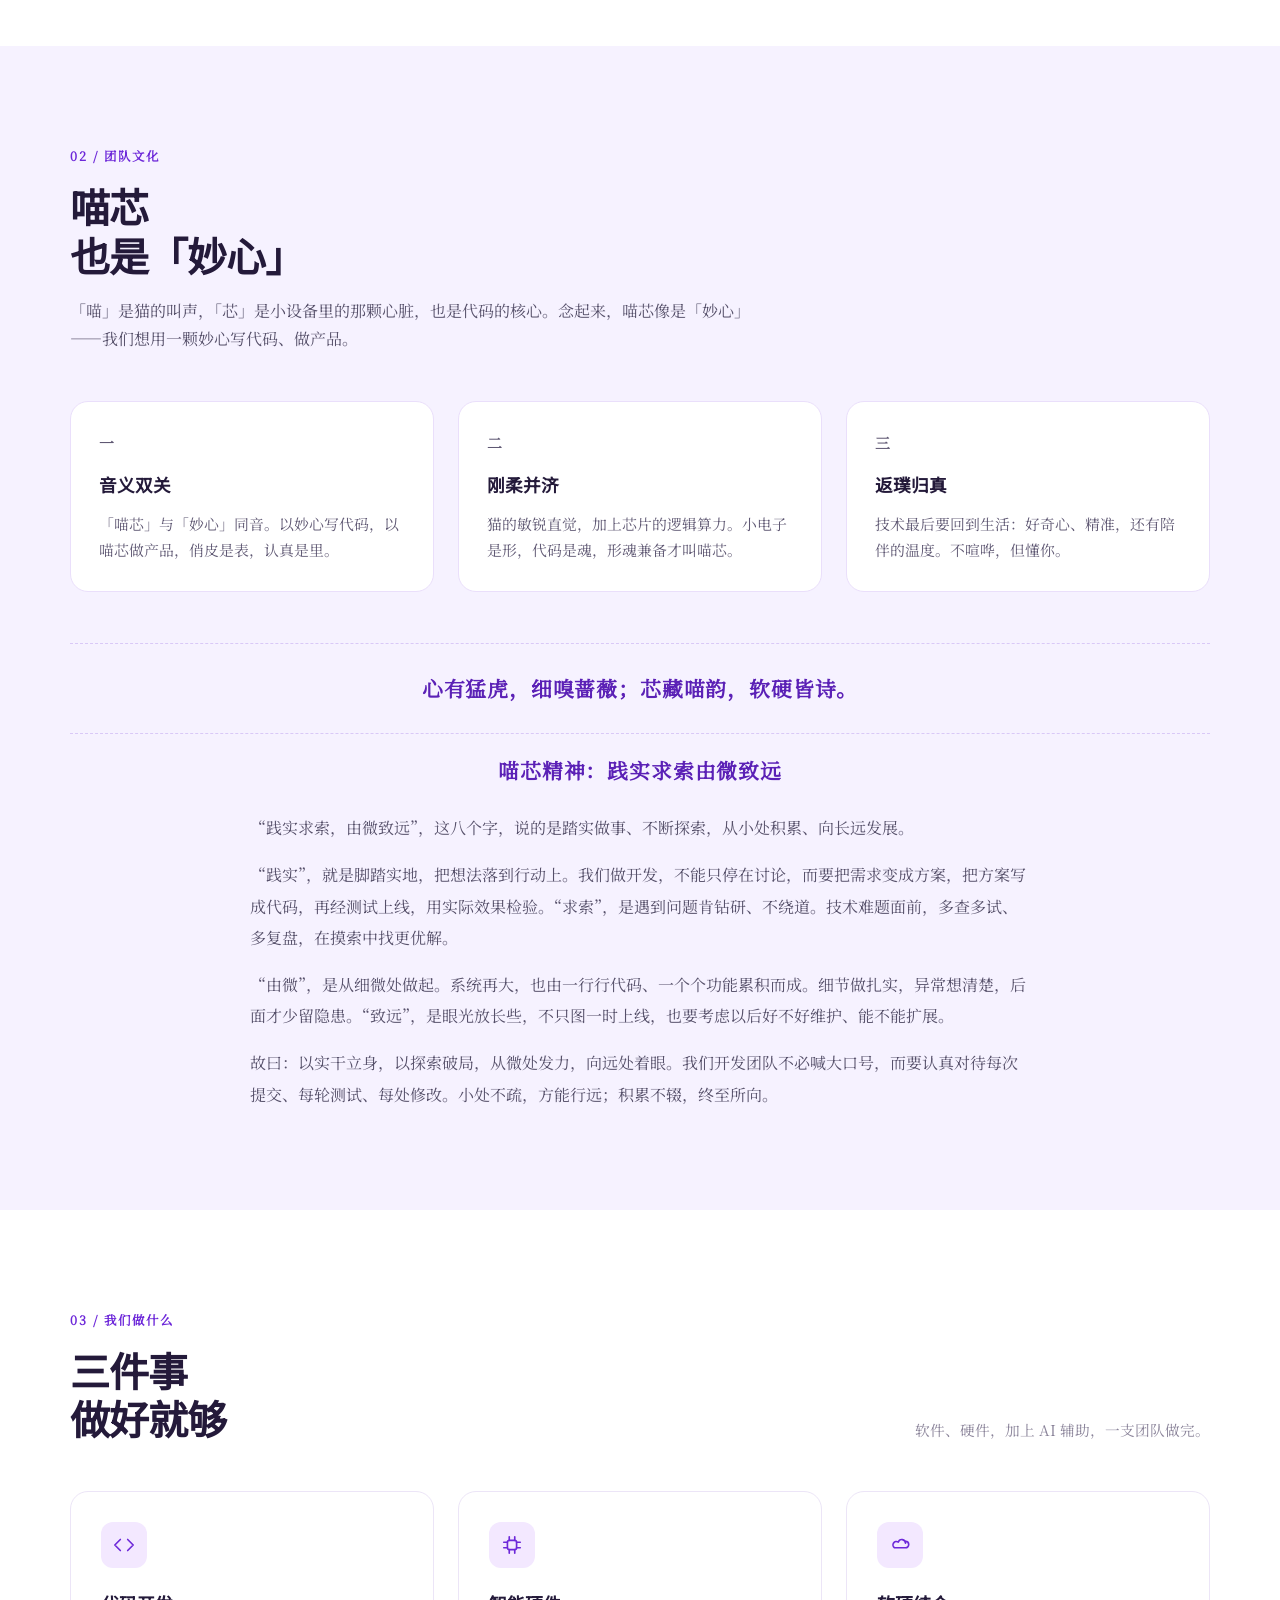
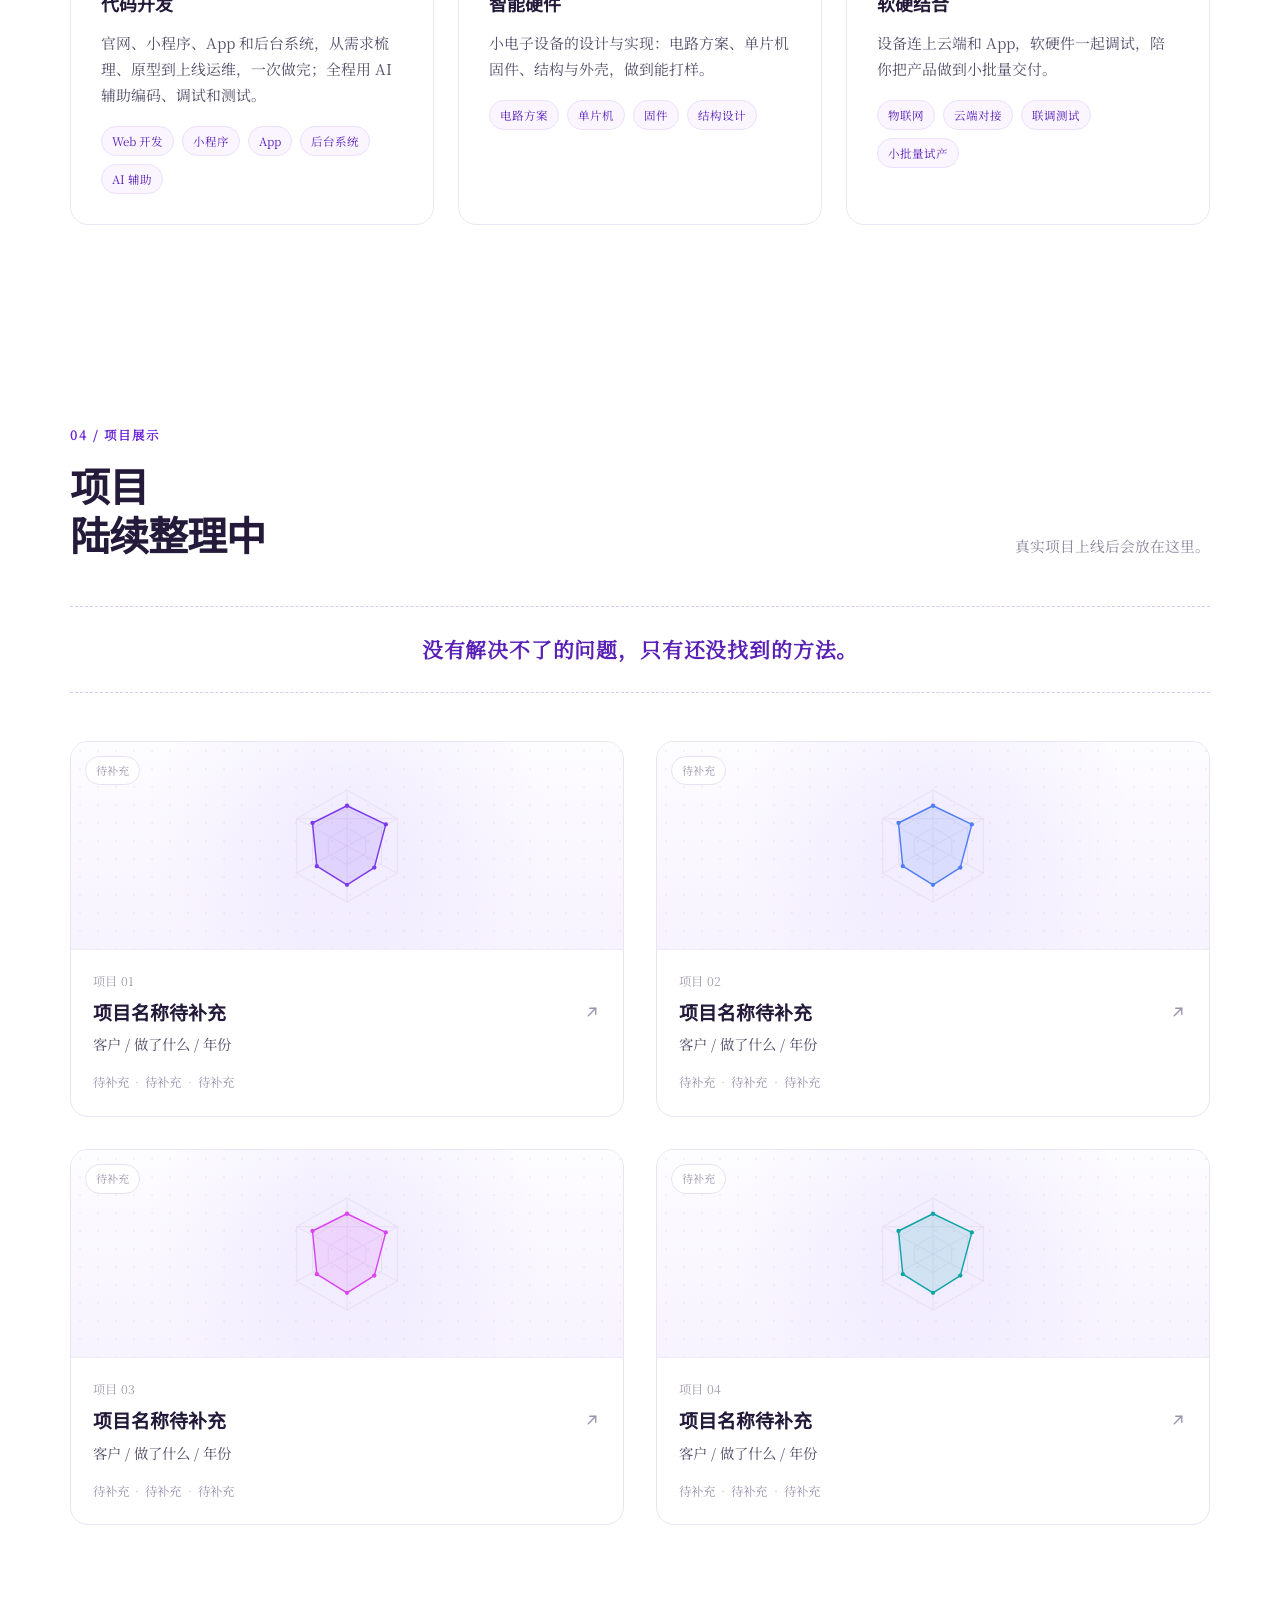
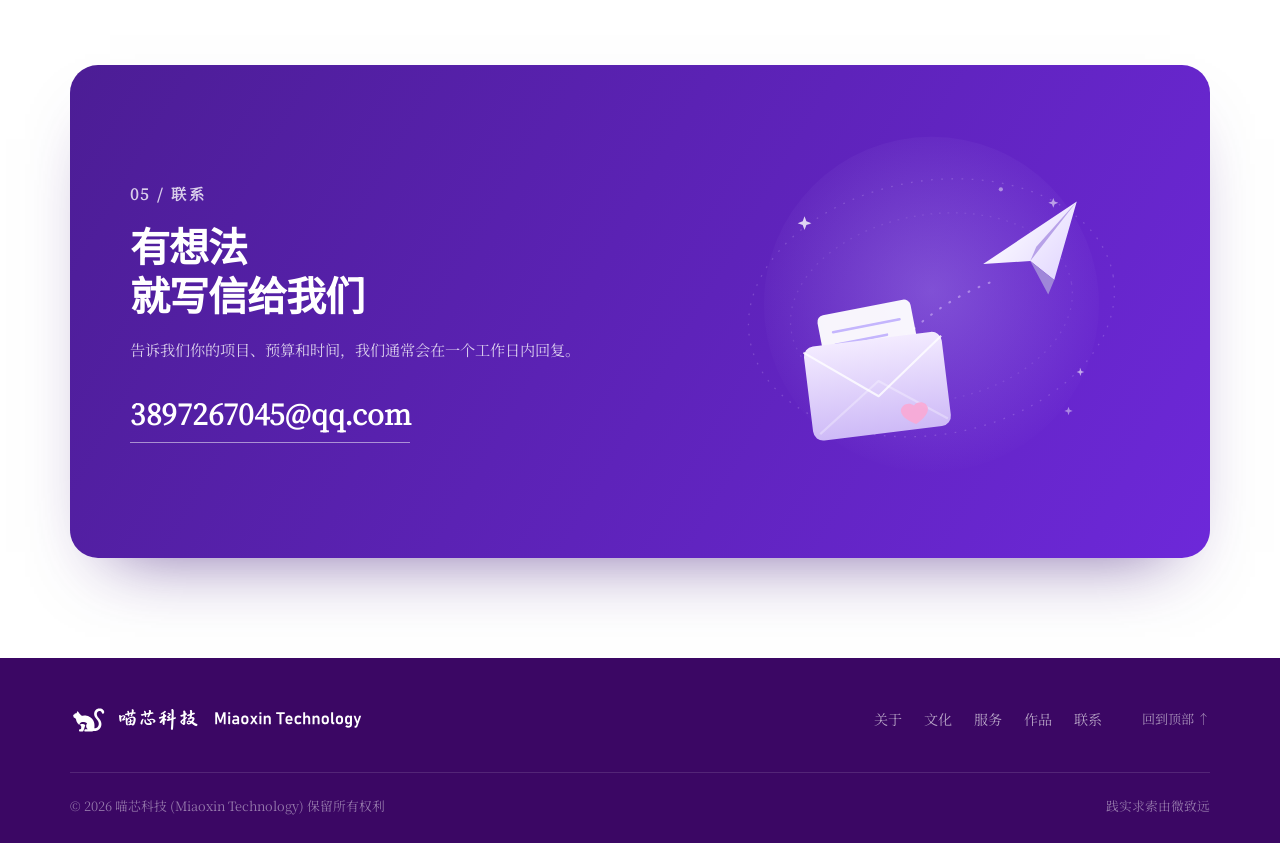
==== commit 6f617545: "Add team spirit explanation body copy" ====
--- a/index.html
+++ b/index.html
@@ -1584,6 +1584,13 @@
 
         <blockquote class="naming-quote reveal">心有猛虎，细嗅蔷薇；芯藏喵韵，软硬皆诗。</blockquote>
         <p class="naming-motto reveal">喵芯精神：践实求索由微致远</p>
+
+        <div class="naming-body reveal">
+          <p>“践实求索，由微致远”，这八个字，说的是踏实做事、不断探索，从小处积累、向长远发展。</p>
+          <p>“践实”，就是脚踏实地，把想法落到行动上。我们做开发，不能只停在讨论，而要把需求变成方案，把方案写成代码，再经测试上线，用实际效果检验。“求索”，是遇到问题肯钻研、不绕道。技术难题面前，多查多试、多复盘，在摸索中找更优解。</p>
+          <p>“由微”，是从细微处做起。系统再大，也由一行行代码、一个个功能累积而成。细节做扎实，异常想清楚，后面才少留隐患。“致远”，是眼光放长些，不只图一时上线，也要考虑以后好不好维护、能不能扩展。</p>
+          <p>故曰：以实干立身，以探索破局，从微处发力，向远处着眼。我们开发团队不必喊大口号，而要认真对待每次提交、每轮测试、每处修改。小处不疏，方能行远；积累不辍，终至所向。</p>
+        </div>
       </div>
     </section>
 
--- a/style.css
+++ b/style.css
@@ -601,6 +601,14 @@
   letter-spacing: .04em;
   text-align: center;
 }
+.naming-body {
+  max-width: 780px;
+  margin: 24px auto 0;
+  color: var(--body);
+  font-size: 1rem;
+  line-height: 1.95;
+}
+.naming-body p + p { margin-top: 16px; }
 
 /* ---------- 服务 ---------- */
 .service-grid {
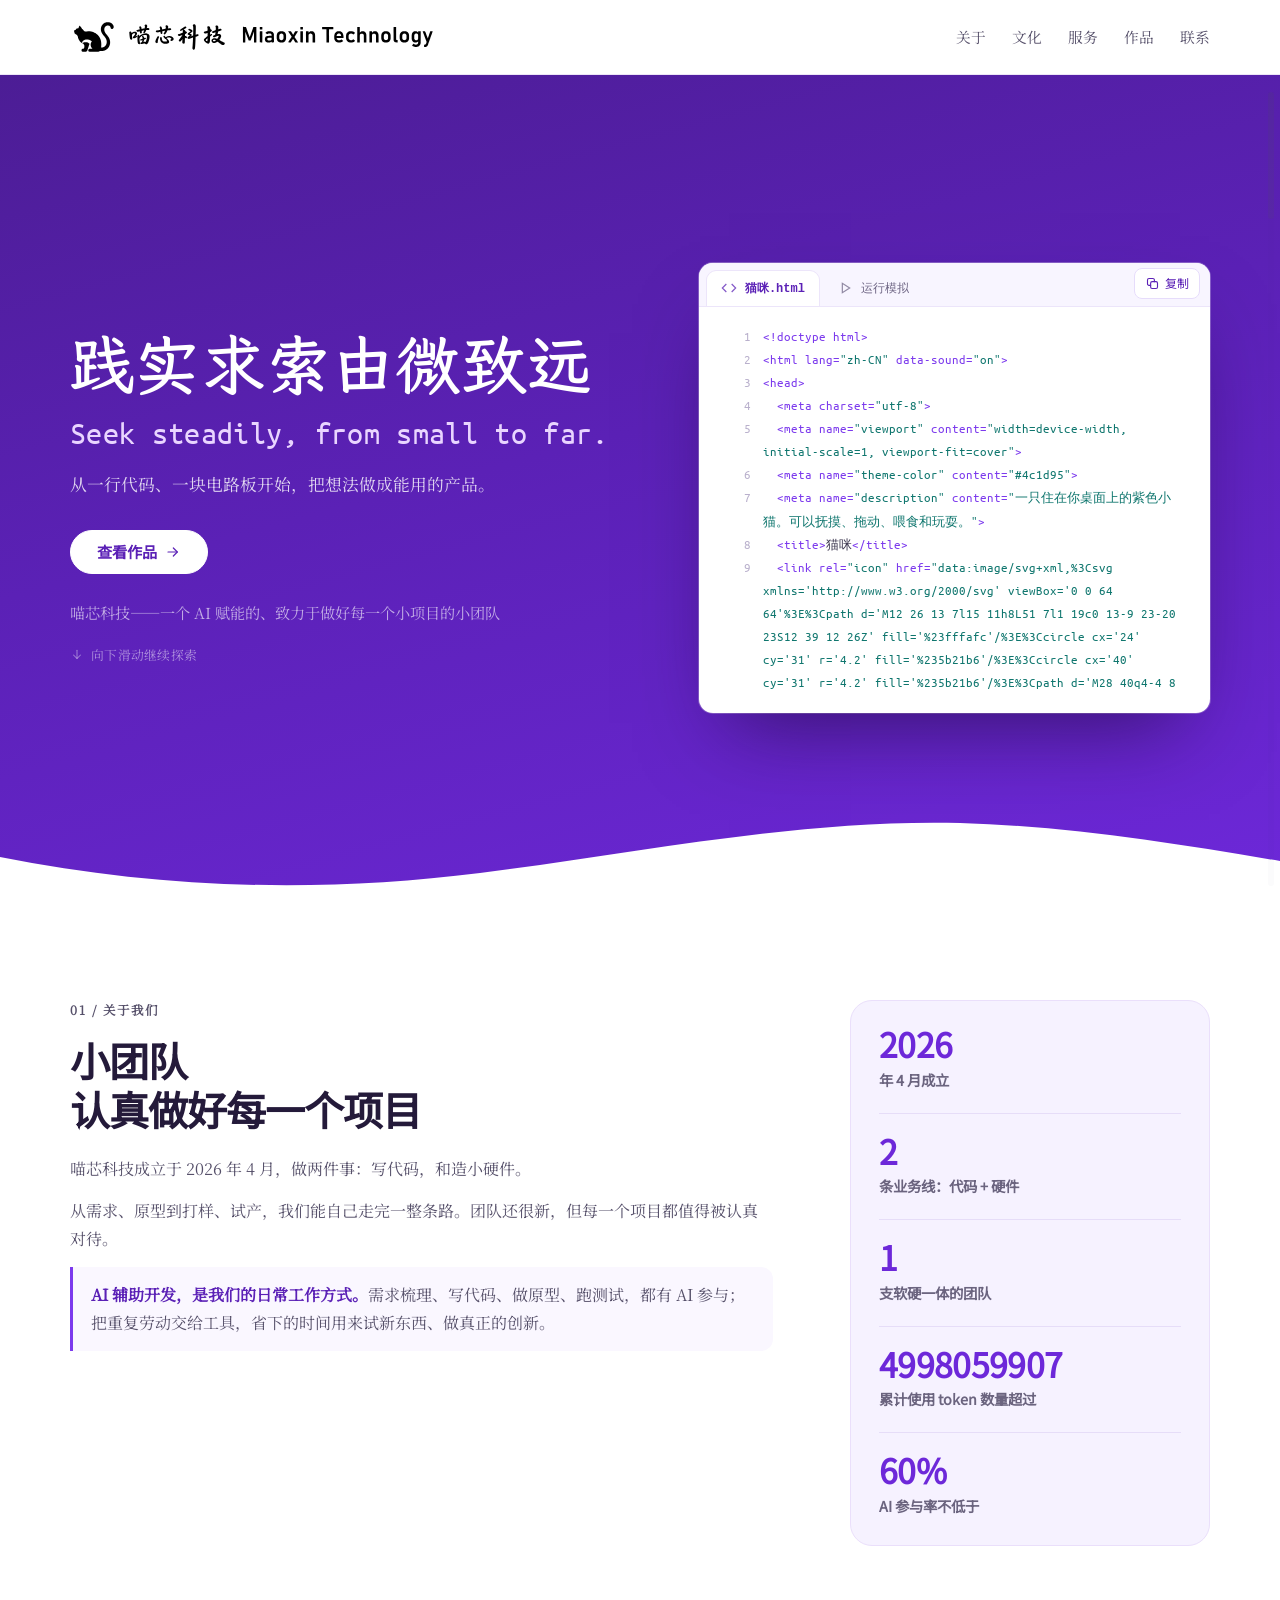
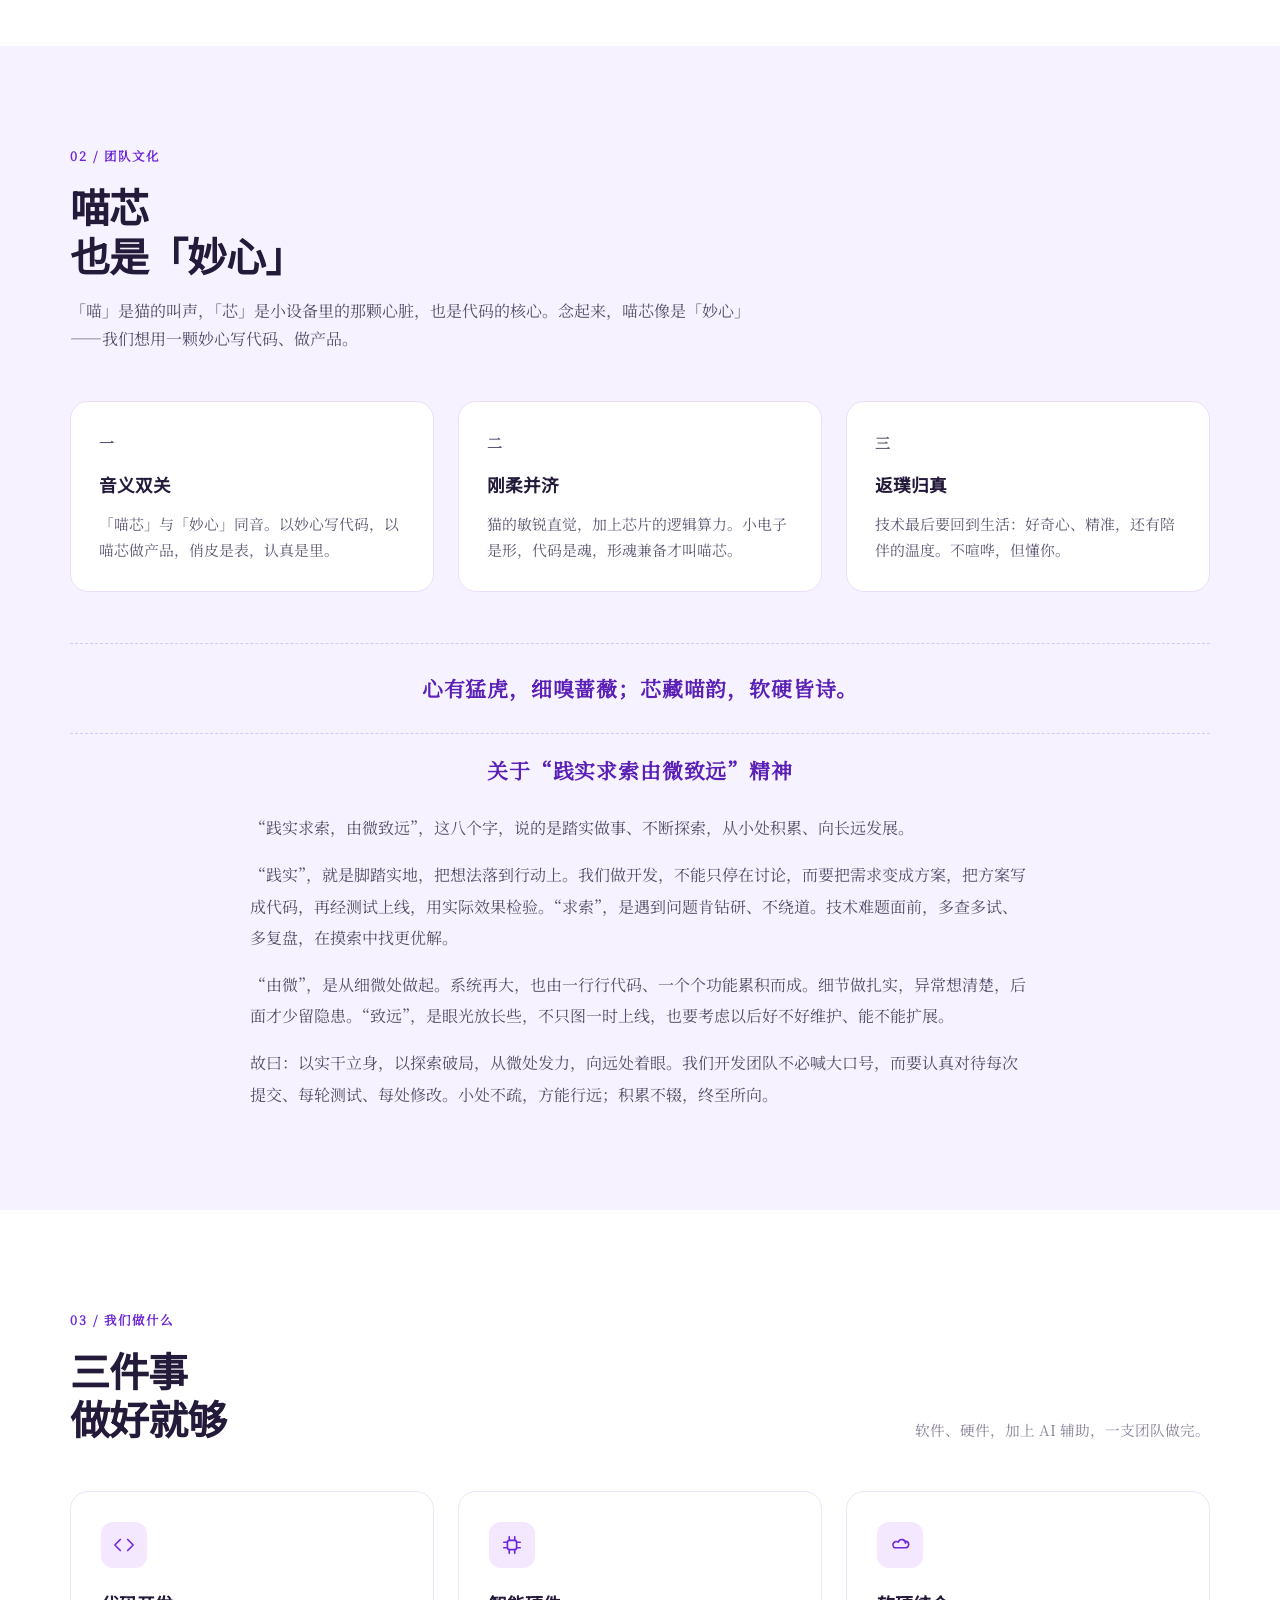
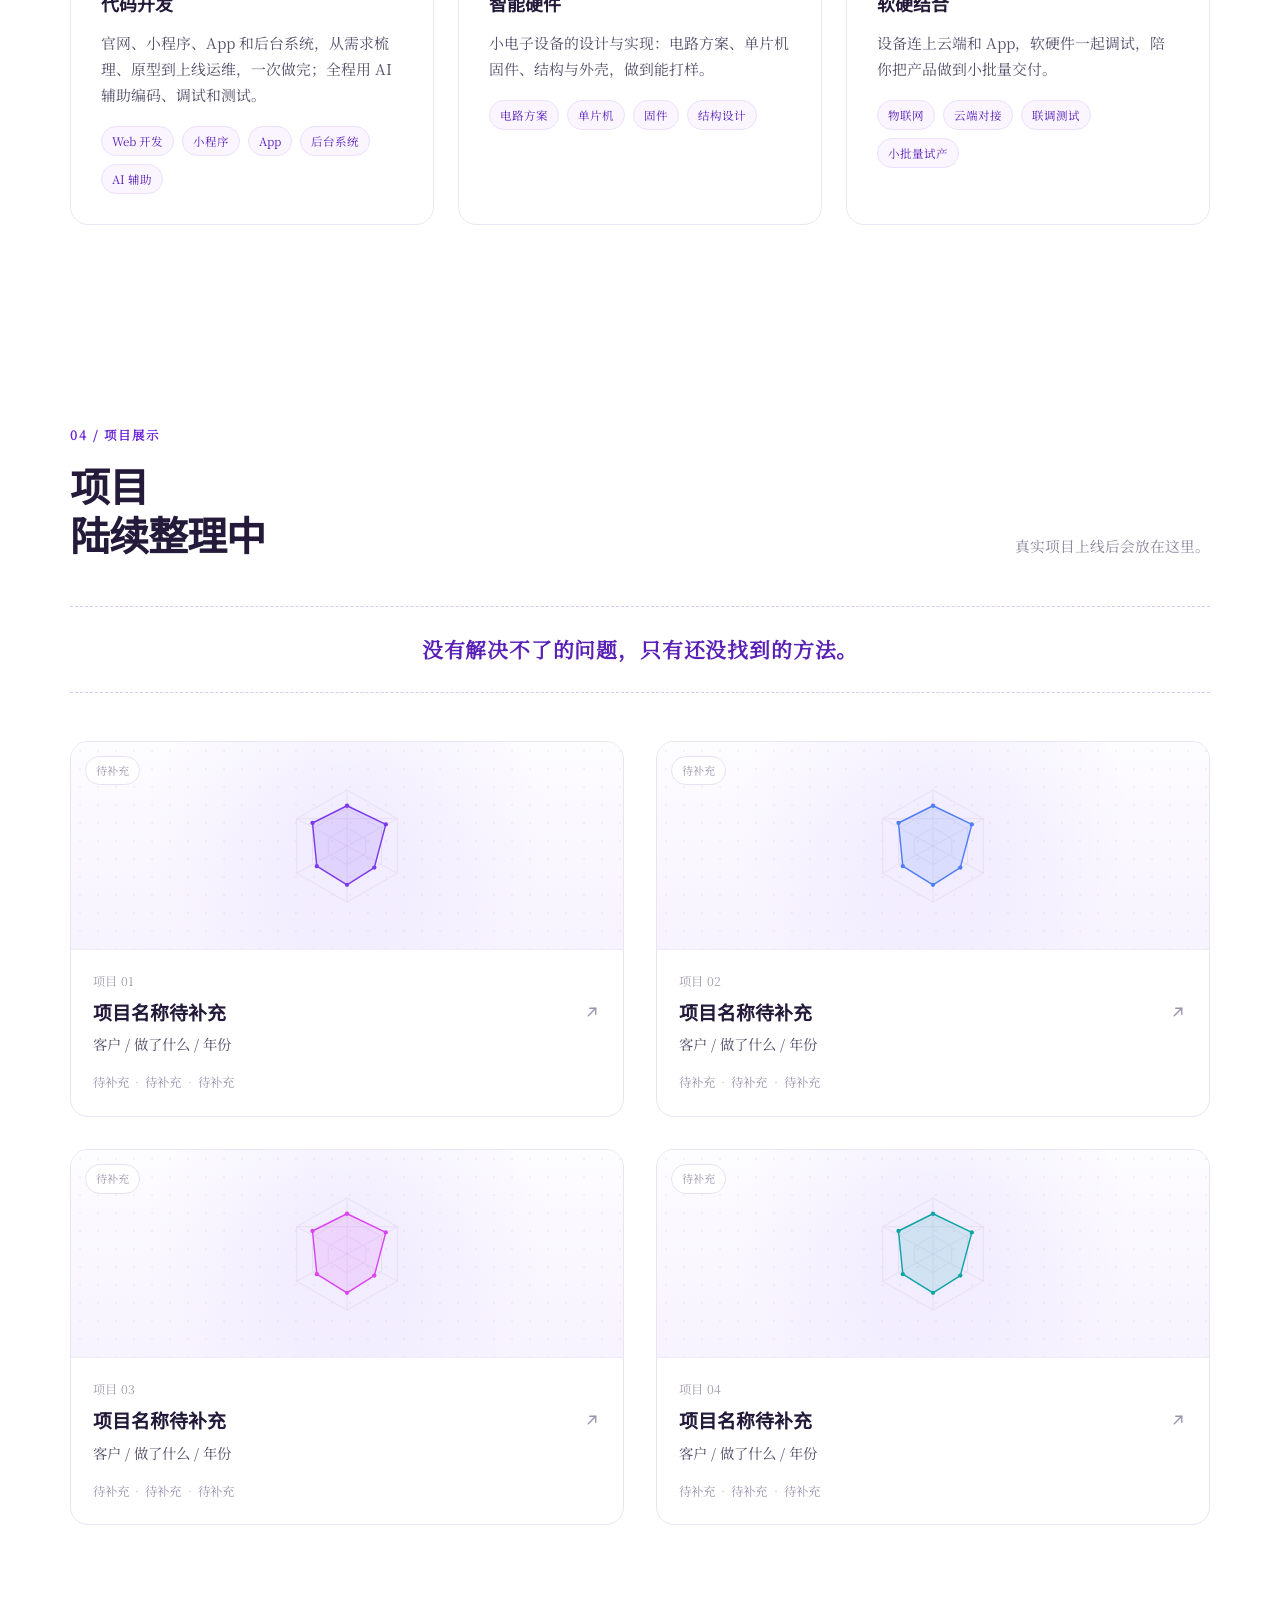
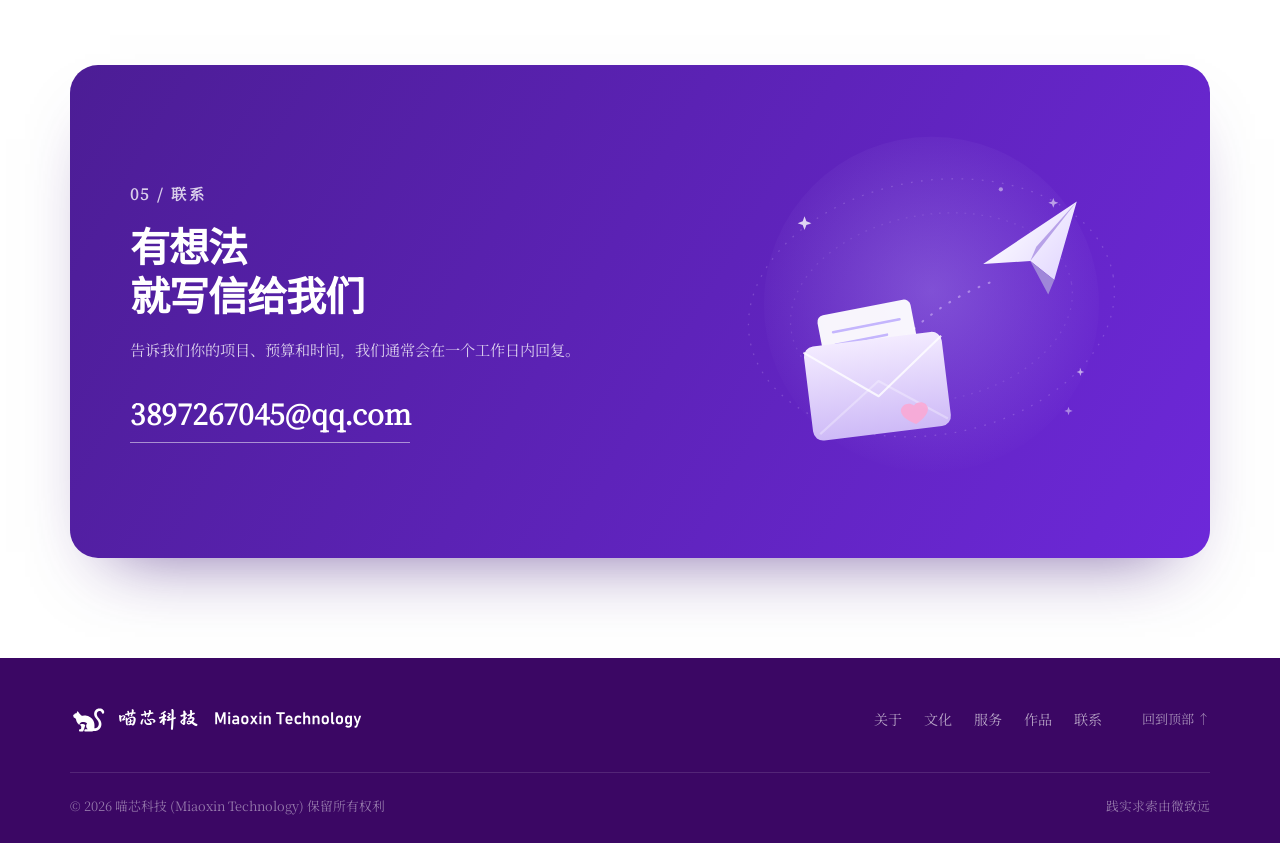
==== commit fd62425c: "Update team spirit heading" ====
--- a/index.html
+++ b/index.html
@@ -1583,7 +1583,7 @@
         </div>
 
         <blockquote class="naming-quote reveal">心有猛虎，细嗅蔷薇；芯藏喵韵，软硬皆诗。</blockquote>
-        <p class="naming-motto reveal">喵芯精神：践实求索由微致远</p>
+        <p class="naming-motto reveal">关于“践实求索由微致远”精神</p>
 
         <div class="naming-body reveal">
           <p>“践实求索，由微致远”，这八个字，说的是踏实做事、不断探索，从小处积累、向长远发展。</p>
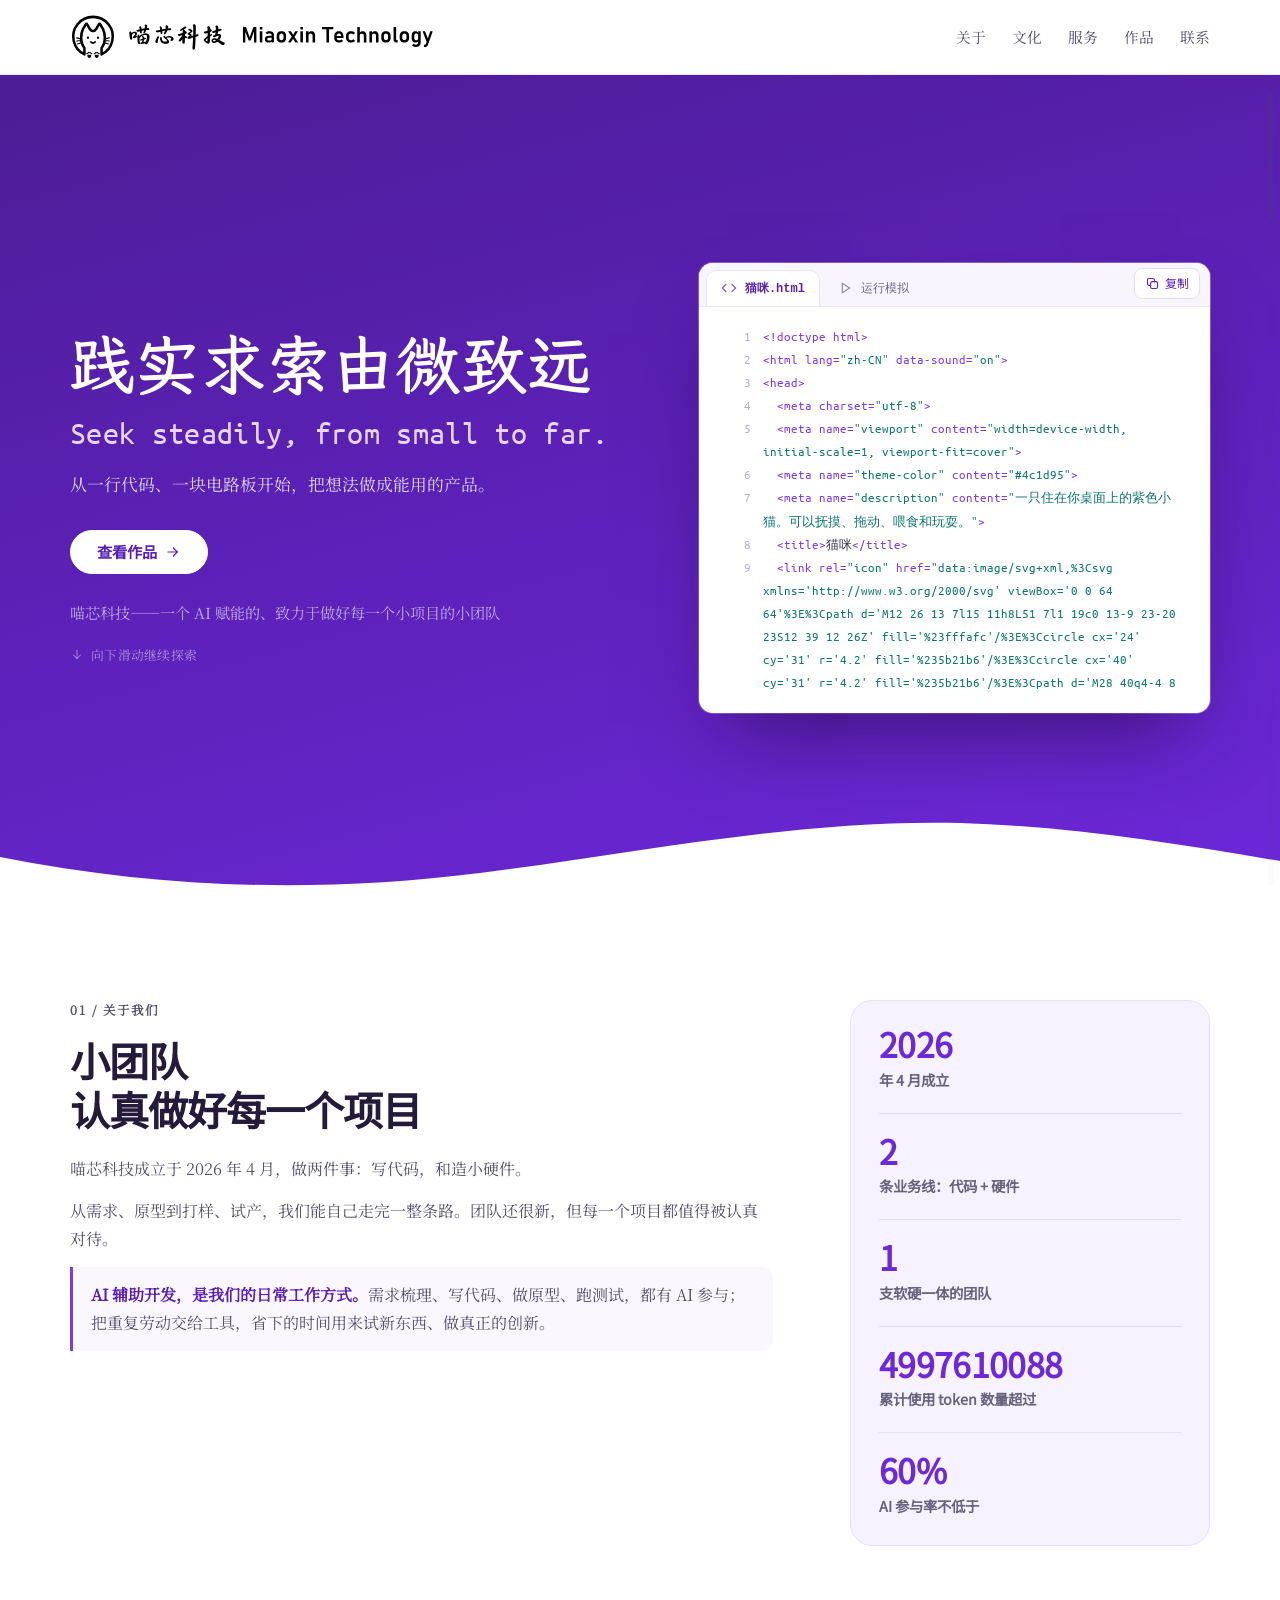
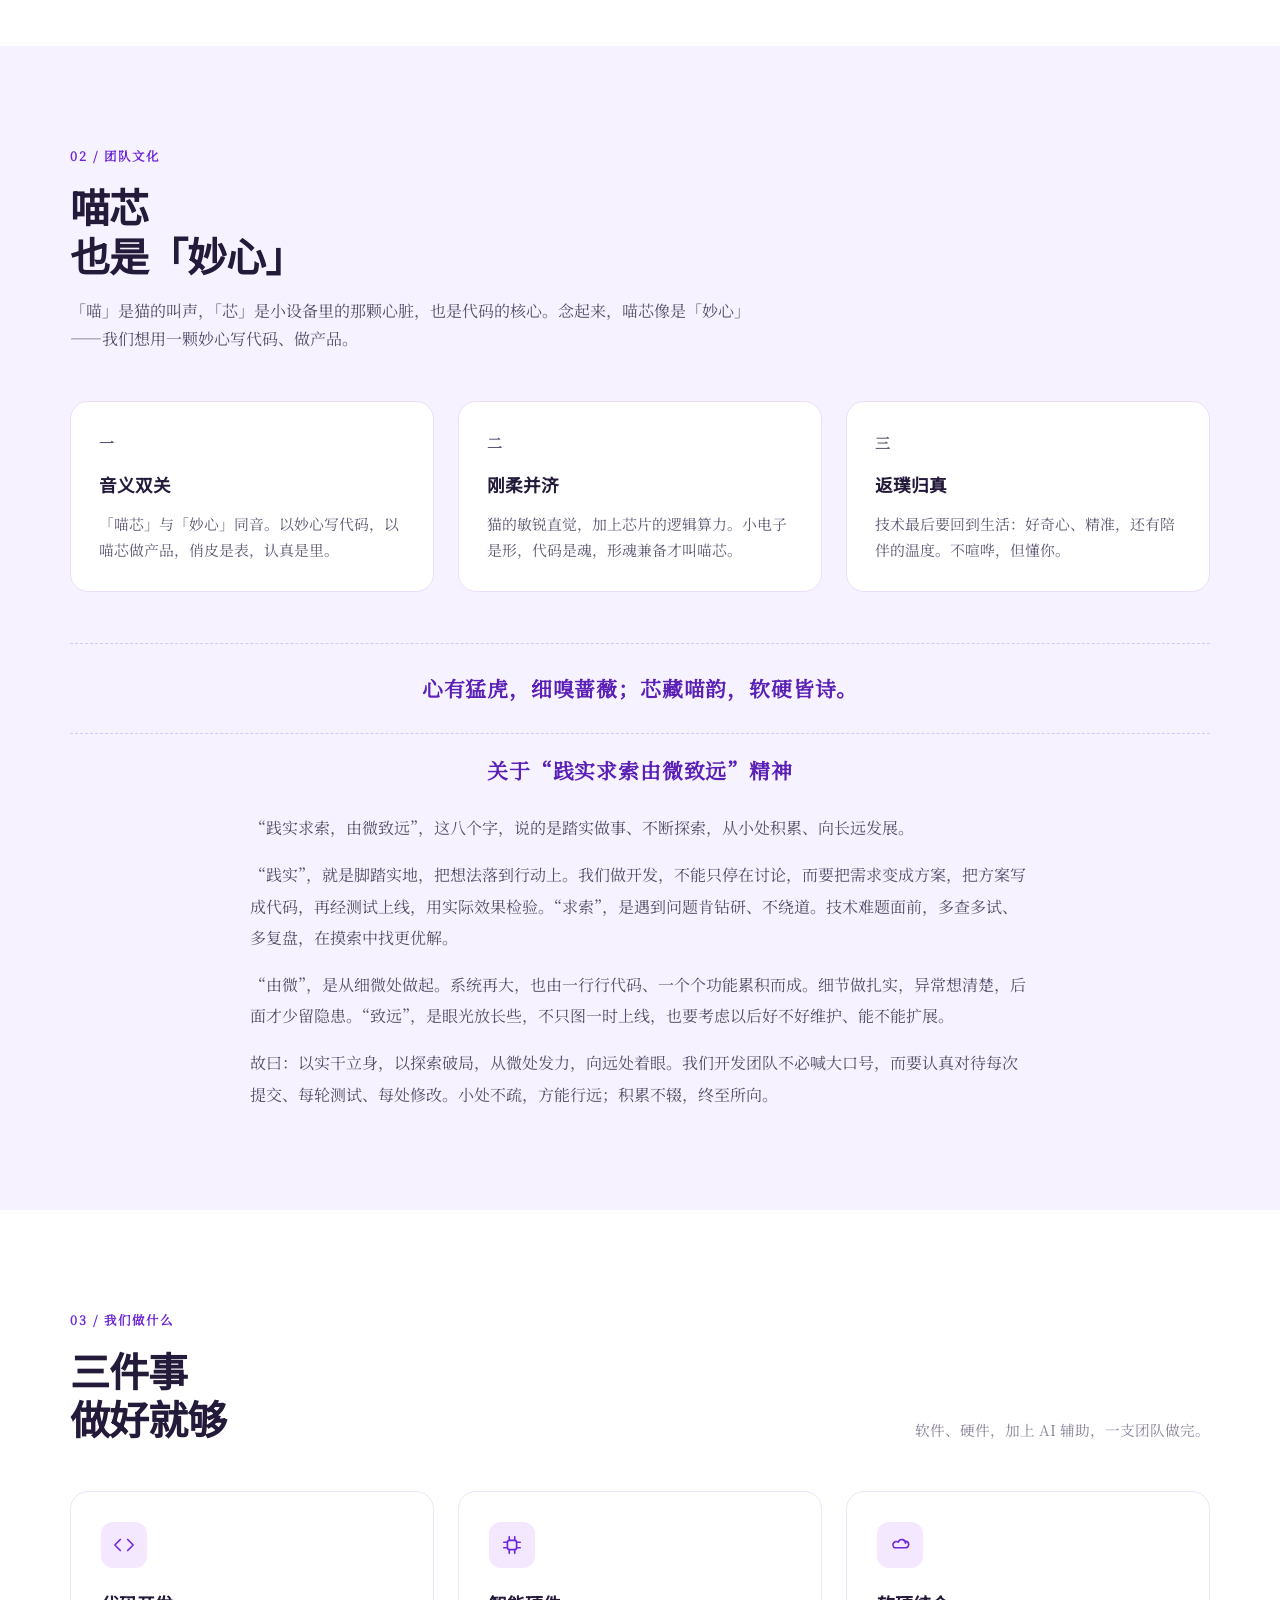
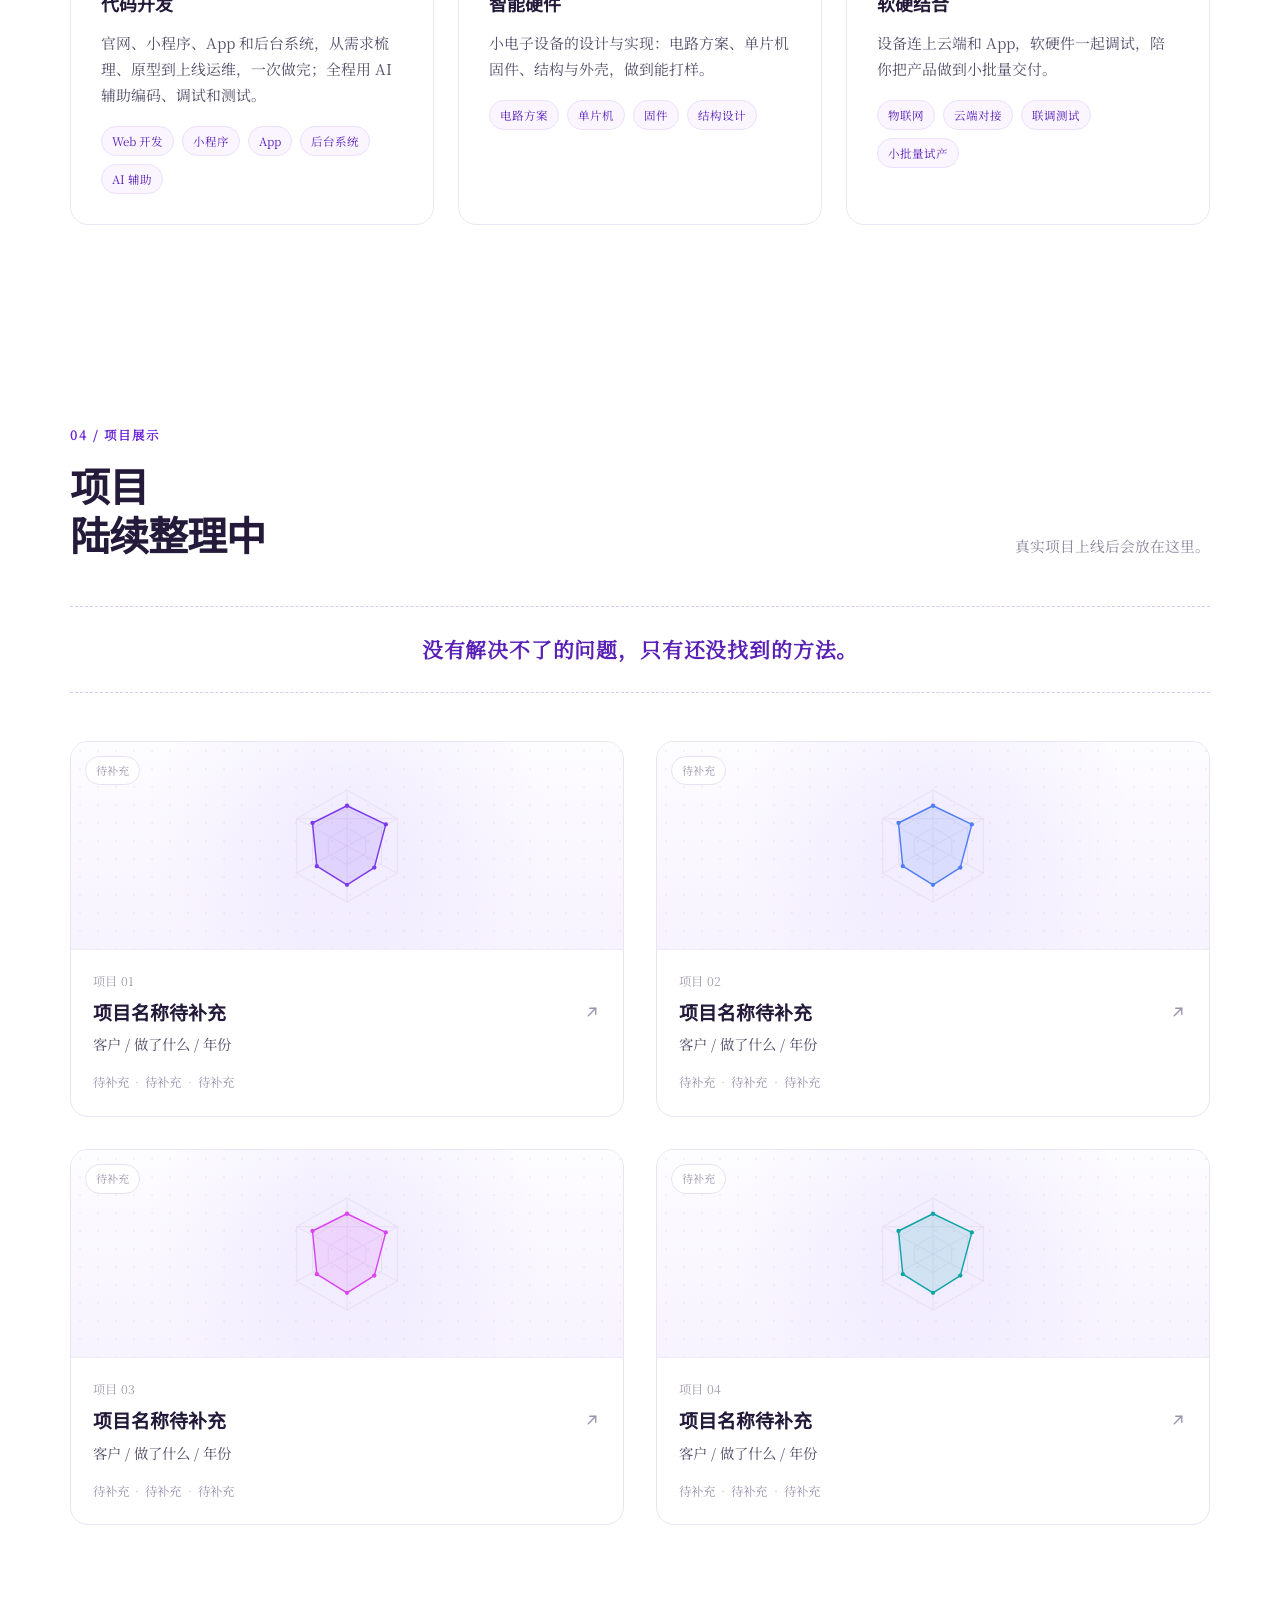
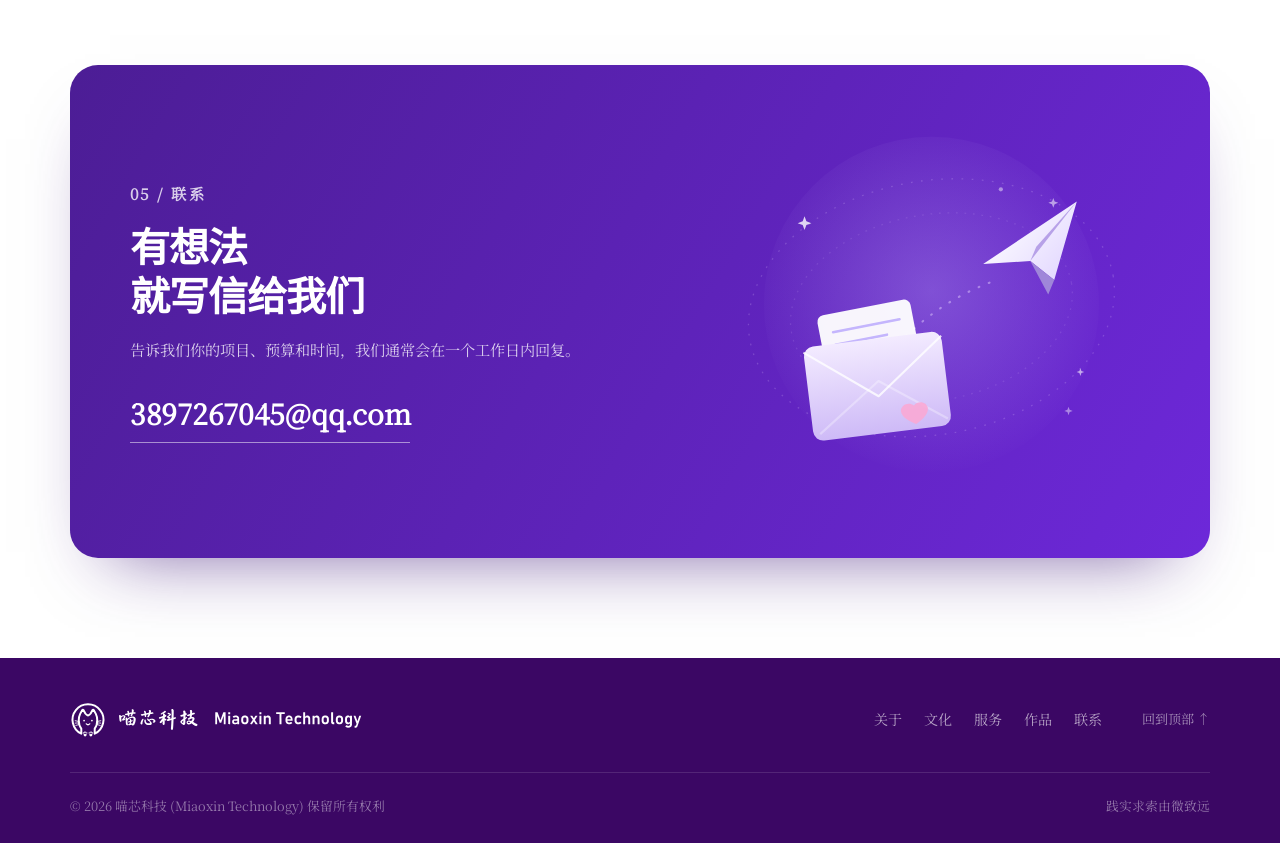
==== commit 2e802e4b: "Replace site logos with new primary cat mark" ====
--- a/index.html
+++ b/index.html
@@ -6,7 +6,7 @@
   <title>喵芯科技</title>
   <meta name="description" content="喵芯科技官网" />
   <meta name="theme-color" content="#6d28d9" />
-  <link rel="icon" type="image/svg+xml" href="[data-uri]" />
+  <link rel="icon" type="image/svg+xml" href="[data-uri]" />
   <link rel="stylesheet" href="style.css" />
   <script>document.documentElement.classList.add('js');</script>
 </head>
@@ -17,405 +17,34 @@
     <div class="wrap header-inner">
       <a class="logo" href="#top" aria-label="喵芯科技 MIAOXIN TECHNOLOGY 首页">
         
-        <svg class="logo-cat" aria-hidden="true" focusable="false" xmlns="http://www.w3.org/2000/svg" viewBox="0 0 2048 2048"
-     preserveAspectRatio="xMidYMid meet">
-  
-  
-  <g fill="#000000" stroke="none" fill-rule="nonzero"
-     transform="translate(0 2048) scale(0.025 -0.025)">
-    <path d="M66610 67320 c-312 -16 -995 -88 -1325 -140 -66 -11 -140 -22 -165
--25 -214 -29 -931 -190 -1245 -280 -157 -45 -185 -54 -378 -117 -65 -21 -124
--38 -130 -38 -7 -1 -30 -9 -52 -20 -22 -11 -49 -20 -60 -20 -11 0 -38 -9 -60
--20 -22 -11 -46 -19 -53 -20 -7 0 -34 -8 -60 -18 -26 -11 -63 -25 -82 -31 -19
--7 -57 -22 -85 -32 -27 -11 -113 -43 -190 -70 -130 -47 -213 -80 -292 -115
--17 -8 -35 -14 -40 -14 -8 0 -63 -23 -258 -110 -153 -68 -386 -182 -910 -448
--16 -9 -87 -48 -157 -89 -69 -40 -129 -73 -131 -73 -3 0 -33 -18 -66 -40 -33
--22 -63 -40 -66 -40 -6 0 -39 -21 -163 -106 -67 -46 -123 -80 -177 -110 -27
--14 -66 -39 -85 -53 -39 -30 -60 -45 -140 -97 -48 -32 -266 -191 -294 -216 -6
--5 -56 -43 -111 -86 -55 -42 -154 -122 -219 -177 -65 -55 -137 -115 -160 -133
--23 -19 -84 -73 -136 -121 -52 -48 -178 -161 -280 -251 -285 -253 -764 -736
--1000 -1010 -63 -73 -122 -140 -130 -149 -8 -9 -49 -57 -90 -106 -41 -50 -80
--94 -86 -100 -15 -13 -219 -267 -285 -356 -209 -279 -263 -353 -285 -394 -9
--16 -31 -48 -48 -70 -17 -22 -37 -51 -44 -65 -6 -14 -43 -70 -82 -125 -38 -55
--70 -104 -70 -108 0 -5 -11 -23 -24 -40 -25 -34 -146 -233 -146 -241 0 -2 -31
--55 -68 -118 -114 -188 -189 -326 -323 -593 -55 -110 -104 -207 -109 -215 -14
--24 -165 -339 -195 -405 -51 -114 -55 -123 -55 -135 0 -6 -9 -28 -20 -48 -25
--47 -56 -119 -87 -202 -13 -36 -30 -79 -38 -97 -8 -17 -15 -35 -15 -40 0 -4
--14 -42 -31 -83 -17 -41 -39 -97 -49 -125 -10 -27 -30 -81 -44 -120 -89 -234
--199 -576 -297 -925 -12 -41 -25 -86 -30 -100 -14 -39 -90 -339 -99 -392 -5
--26 -18 -84 -28 -130 -11 -46 -25 -112 -32 -148 -6 -36 -20 -114 -31 -175 -29
--156 -59 -338 -70 -420 -5 -38 -16 -113 -25 -165 -8 -52 -21 -144 -29 -205
--50 -401 -60 -496 -75 -725 -6 -85 -15 -209 -20 -275 -16 -187 -24 -1091 -11
--1310 32 -578 69 -949 132 -1355 10 -69 19 -137 19 -152 0 -14 8 -73 19 -129
-10 -57 24 -138 31 -179 38 -240 101 -547 150 -740 18 -69 35 -143 39 -165 5
--22 15 -62 23 -90 19 -62 34 -119 54 -210 8 -38 19 -74 25 -80 5 -5 9 -17 9
--26 0 -10 11 -55 25 -101 14 -46 35 -114 46 -153 12 -38 29 -95 39 -125 10
--30 37 -116 60 -190 72 -228 151 -462 175 -520 12 -30 32 -82 44 -115 12 -33
-31 -79 42 -103 10 -23 19 -48 19 -55 1 -6 9 -30 20 -52 11 -22 19 -45 20 -51
-0 -10 12 -39 66 -161 8 -17 14 -34 14 -38 0 -4 9 -26 19 -49 11 -23 34 -77 51
--121 84 -212 100 -247 232 -525 104 -218 375 -756 409 -810 16 -26 121 -214
-172 -310 57 -105 200 -338 340 -551 53 -82 97 -151 97 -153 0 -6 134 -211 160
--246 11 -14 35 -52 55 -85 19 -33 69 -109 111 -170 42 -60 106 -153 142 -205
-36 -52 84 -119 106 -148 23 -30 51 -70 64 -90 12 -21 47 -71 77 -112 30 -41
-70 -97 89 -125 19 -27 80 -111 135 -185 55 -74 129 -174 163 -223 60 -84 160
--217 381 -506 56 -74 115 -152 131 -175 15 -22 65 -84 110 -138 44 -55 90
--111 101 -126 11 -15 65 -83 120 -150 55 -68 111 -137 125 -155 78 -100 184
--233 190 -237 3 -3 49 -57 100 -120 138 -169 333 -404 340 -410 9 -8 145 -170
-234 -278 106 -131 294 -358 381 -462 71 -85 191 -233 231 -287 37 -49 147
--186 170 -213 23 -26 52 -62 352 -435 97 -121 193 -238 212 -260 19 -23 46
--56 60 -75 14 -18 35 -44 48 -59 12 -14 39 -48 60 -74 20 -26 53 -67 72 -91
-19 -23 46 -57 60 -76 14 -18 41 -54 61 -79 60 -77 433 -574 451 -601 9 -14 35
--50 56 -80 22 -30 77 -109 123 -175 77 -113 108 -157 213 -307 78 -113 238
--358 273 -418 11 -19 48 -78 81 -130 34 -52 78 -124 98 -160 20 -36 42 -72 49
--80 7 -8 45 -71 85 -140 40 -69 81 -138 91 -155 10 -16 27 -46 37 -65 50 -93
-86 -157 103 -182 11 -14 19 -29 19 -33 0 -3 17 -37 39 -73 21 -37 65 -119 98
--182 60 -115 119 -224 200 -375 23 -44 46 -88 49 -98 4 -10 40 -84 82 -165 92
--181 132 -261 132 -267 0 -3 27 -60 60 -127 33 -68 60 -129 60 -136 0 -7 9
--30 19 -50 11 -20 29 -62 41 -92 12 -30 30 -72 41 -92 10 -20 19 -45 19 -55 0
--10 6 -27 14 -38 17 -25 141 -340 186 -475 11 -30 31 -86 45 -125 14 -38 37
--106 52 -150 14 -44 34 -102 44 -130 21 -61 133 -416 159 -505 23 -81 36 -133
-60 -237 10 -45 23 -97 29 -116 7 -19 16 -57 21 -83 4 -27 18 -92 29 -144 33
--147 79 -381 122 -620 22 -124 57 -361 94 -645 17 -130 39 -399 56 -700 15
--267 6 -1106 -15 -1340 -63 -708 -115 -1067 -236 -1630 -11 -49 -24 -115 -29
--145 -10 -53 -32 -149 -73 -315 -10 -44 -25 -105 -32 -135 -7 -30 -20 -77 -29
--105 -8 -27 -25 -84 -38 -125 -42 -141 -61 -205 -71 -235 -6 -16 -17 -50 -25
--75 -8 -25 -28 -79 -45 -120 -16 -41 -33 -93 -37 -115 -4 -22 -14 -53 -23 -70
--8 -16 -28 -66 -43 -110 -16 -44 -35 -89 -42 -100 -7 -11 -13 -26 -13 -35 -1
--8 -9 -33 -20 -55 -11 -22 -19 -47 -20 -55 0 -9 -6 -25 -14 -36 -8 -11 -31
--62 -51 -114 -20 -52 -49 -122 -65 -155 -15 -33 -40 -89 -55 -125 -15 -36 -34
--72 -41 -81 -8 -8 -14 -20 -14 -26 0 -13 -36 -87 -100 -208 -26 -49 -64 -121
--84 -160 -20 -38 -54 -101 -76 -140 -23 -38 -48 -83 -56 -100 -8 -16 -34 -61
--59 -100 -24 -38 -62 -101 -85 -140 -22 -38 -49 -82 -58 -97 -9 -14 -32 -53
--51 -85 -18 -32 -63 -102 -100 -156 -36 -54 -75 -112 -85 -130 -24 -41 -132
--203 -188 -283 -54 -77 -192 -259 -278 -366 -36 -44 -84 -106 -108 -136 -23
--31 -46 -59 -50 -62 -4 -3 -31 -34 -61 -70 -114 -138 -536 -570 -716 -731
--158 -142 -556 -469 -665 -547 -25 -18 -72 -52 -105 -76 -63 -46 -318 -219
--371 -252 -18 -10 -67 -42 -110 -71 -44 -28 -99 -64 -124 -79 -25 -15 -67 -42
--95 -59 -56 -36 -129 -79 -183 -111 -21 -12 -53 -31 -72 -42 -41 -25 -424
--215 -525 -261 -38 -18 -77 -36 -86 -41 -8 -4 -47 -20 -85 -35 -72 -29 -113
--46 -179 -76 -22 -10 -58 -24 -80 -32 -22 -8 -65 -25 -95 -37 -30 -12 -73 -29
--95 -36 -22 -8 -53 -21 -70 -29 -41 -19 -322 -112 -425 -141 -47 -14 -107 -31
--135 -39 -27 -8 -104 -28 -170 -45 -66 -17 -145 -37 -175 -45 -49 -12 -123
--29 -370 -81 -93 -19 -425 -73 -590 -95 -41 -6 -138 -19 -215 -29 -77 -10
--185 -22 -240 -25 -55 -3 -131 -11 -170 -16 -96 -13 -680 -39 -895 -39 -285 0
--548 12 -567 25 -15 11 -15 19 -5 66 14 66 83 489 111 689 25 177 36 263 61
-490 10 96 22 191 25 210 6 40 30 307 45 510 6 74 17 216 25 315 9 99 20 266
-25 370 6 105 15 242 20 305 5 63 14 239 20 390 6 151 15 338 20 415 18 265 31
-961 32 1620 0 614 -15 1482 -27 1585 -3 25 -15 198 -25 385 -11 187 -24 399
--30 470 -19 248 -50 610 -61 710 -27 269 -40 380 -54 488 -8 64 -22 170 -30
-235 -9 64 -20 166 -26 226 -5 61 -14 129 -19 152 -6 24 -16 103 -25 176 -8 73
--24 198 -35 278 -12 80 -27 188 -35 240 -13 94 -27 178 -66 400 -39 218 -60
-335 -74 400 -8 36 -26 128 -40 205 -44 238 -82 423 -125 615 -10 47 -22 101
--25 120 -4 19 -13 58 -20 85 -8 28 -24 93 -36 145 -12 52 -27 115 -34 140 -7
-25 -27 104 -44 175 -17 72 -36 145 -42 164 -7 19 -17 60 -25 90 -20 88 -35
-142 -53 196 -39 113 -61 185 -61 199 0 9 -8 42 -19 73 -10 32 -37 119 -60 193
--47 151 -134 419 -151 465 -6 17 -40 118 -75 225 -66 198 -122 359 -170 485
--14 39 -42 117 -61 175 -19 57 -39 109 -43 115 -5 5 -14 27 -21 48 -7 22 -18
-51 -26 65 -8 15 -14 34 -14 42 0 8 -9 33 -20 55 -11 22 -19 46 -20 53 0 6 -9
-29 -20 49 -11 21 -20 43 -20 50 0 7 -9 32 -20 55 -10 24 -40 93 -65 153 -25
-61 -50 119 -55 130 -5 11 -31 72 -58 135 -28 63 -57 129 -66 145 -9 17 -16 35
--16 42 0 10 -43 102 -101 215 -10 20 -19 42 -19 47 0 6 -27 68 -61 138 -33 71
--70 148 -81 173 -11 25 -24 53 -29 63 -5 9 -95 187 -200 395 -105 207 -196
-383 -203 391 -10 12 -47 81 -106 196 -11 22 -31 58 -45 80 -13 22 -29 51 -35
-64 -6 13 -24 45 -41 70 -17 25 -35 55 -40 68 -5 13 -25 48 -44 78 -19 31 -35
-58 -35 61 0 3 -13 24 -28 47 -26 38 -81 130 -123 208 -9 16 -22 35 -29 43 -6
-8 -20 30 -29 48 -31 56 -81 141 -112 188 -16 25 -37 58 -47 74 -9 16 -51 81
--93 145 -41 64 -108 168 -148 231 -41 63 -83 129 -95 145 -11 17 -39 59 -63
-95 -128 197 -288 420 -554 773 -57 77 -117 158 -134 180 -16 23 -108 140 -205
-260 -170 212 -202 252 -379 469 -47 57 -123 146 -170 198 -48 52 -120 133
--161 180 -175 200 -473 511 -776 812 -353 350 -382 377 -519 502 -66 60 -124
-114 -130 120 -5 6 -89 83 -185 170 -96 87 -209 191 -250 230 -41 40 -120 110
--175 156 -55 47 -139 119 -187 161 -128 113 -401 329 -653 519 -18 14 -56 43
--83 65 -27 22 -88 69 -136 105 -48 36 -110 83 -139 106 -62 48 -327 242 -412
-302 -33 22 -94 64 -135 93 -41 28 -96 68 -121 88 -26 20 -66 48 -90 63 -24 15
--67 45 -95 65 -28 21 -99 72 -158 113 -184 130 -380 268 -411 290 -84 60 -554
-357 -600 380 -11 5 -38 21 -60 35 -22 13 -56 34 -75 45 -19 11 -42 25 -50 30
--40 25 -808 460 -895 507 -182 97 -1012 507 -1190 588 -33 15 -87 40 -120 55
--183 85 -261 120 -355 160 -69 28 -112 47 -195 86 -26 11 -133 57 -375 158
--71 30 -548 218 -665 263 -49 19 -103 40 -120 48 -16 7 -52 20 -80 29 -27 8
--133 43 -235 79 -275 95 -292 101 -455 152 -82 26 -229 73 -325 105 -96 32
--206 67 -245 78 -126 37 -329 94 -380 107 -221 58 -382 100 -445 116 -41 11
--104 27 -139 35 -35 8 -87 21 -115 28 -28 8 -96 24 -151 36 -55 12 -136 30
--180 40 -44 10 -127 28 -185 40 -58 12 -132 28 -166 36 -33 9 -85 19 -115 23
--30 5 -92 16 -139 25 -170 34 -286 55 -340 62 -30 3 -65 10 -78 15 -12 5 -64
-13 -115 19 -50 6 -128 17 -172 25 -181 32 -263 45 -310 50 -27 3 -108 14 -180
-25 -718 104 -2097 179 -3040 166 -841 -12 -1534 -65 -2180 -166 -66 -10 -187
--28 -270 -40 -82 -12 -215 -33 -295 -46 -132 -22 -223 -38 -530 -95 -107 -20
--255 -45 -460 -80 -63 -11 -182 -28 -263 -39 -81 -11 -151 -21 -155 -24 -4 -2
--113 -15 -242 -28 -335 -33 -881 -33 -1172 0 -285 32 -535 76 -722 129 -50 14
--109 30 -131 35 -42 11 -244 78 -380 126 -75 27 -198 78 -255 107 -14 7 -70
-35 -125 62 -160 80 -254 132 -340 188 -44 29 -120 79 -170 111 -377 247 -880
-694 -1355 1204 -69 73 -141 150 -160 170 -19 21 -54 59 -77 86 -23 27 -92 108
--153 179 -62 72 -138 159 -171 195 -32 36 -67 76 -76 90 -9 14 -51 64 -92 111
--109 123 -170 195 -231 269 -30 36 -57 67 -61 70 -4 3 -22 24 -41 46 -76 94
--264 307 -369 419 -41 44 -108 116 -149 160 -231 250 -483 499 -685 675 -71
-62 -145 126 -163 142 -112 100 -359 290 -590 456 -26 19 -77 58 -114 88 -55
-44 -68 60 -68 83 0 28 -33 138 -65 216 -57 141 -286 592 -385 760 -26 44 -64
-109 -84 145 -20 36 -55 94 -78 130 -22 36 -52 84 -67 107 -27 44 -180 267
--241 352 -19 26 -59 82 -87 122 -29 41 -73 101 -97 134 -25 33 -57 78 -73 100
--28 39 -70 96 -169 224 -27 36 -74 98 -103 136 -30 39 -68 87 -85 107 -17 20
--49 60 -71 88 -33 43 -99 124 -217 265 -9 11 -39 47 -66 80 -27 33 -91 105
--143 160 -52 55 -119 129 -149 165 -30 35 -75 87 -100 114 -26 28 -59 67 -74
-86 -36 44 -134 155 -207 234 -361 392 -447 482 -746 780 -509 507 -585 578
--713 664 -84 57 -128 68 -196 52 -49 -12 -63 -21 -115 -79 -33 -36 -67 -80
--77 -98 -9 -18 -48 -85 -86 -150 -64 -108 -266 -503 -266 -519 0 -3 -15 -39
--34 -78 -19 -39 -49 -105 -66 -146 -18 -41 -45 -103 -61 -138 -29 -62 -41 -93
--73 -182 -9 -25 -23 -58 -30 -75 -8 -16 -24 -57 -36 -90 -22 -60 -38 -96 -79
--188 -11 -26 -21 -53 -21 -60 -1 -6 -9 -30 -20 -52 -11 -22 -20 -47 -20 -55 0
--8 -9 -28 -20 -45 -11 -16 -20 -40 -20 -53 0 -13 -5 -33 -12 -45 -6 -12 -28
--69 -49 -127 -20 -58 -47 -130 -59 -160 -12 -30 -28 -76 -35 -102 -8 -25 -18
--55 -24 -66 -6 -11 -15 -37 -20 -58 -5 -22 -22 -70 -36 -109 -15 -38 -40 -113
--56 -165 -17 -52 -39 -118 -50 -145 -10 -28 -19 -56 -19 -63 0 -7 -8 -34 -19
--60 -10 -26 -28 -81 -41 -122 -12 -41 -31 -104 -42 -140 -10 -36 -27 -92 -37
--125 -10 -33 -36 -118 -59 -190 -22 -71 -50 -164 -61 -205 -12 -41 -28 -95
--36 -120 -7 -25 -25 -90 -40 -145 -71 -269 -76 -283 -123 -305 -25 -12 -291
--48 -522 -70 -211 -20 -624 -88 -880 -145 -36 -7 -76 -16 -90 -18 -24 -4 -55
--12 -230 -57 -41 -10 -115 -29 -165 -41 -118 -29 -294 -84 -570 -180 -27 -9
--95 -36 -150 -59 -55 -23 -136 -57 -180 -75 -150 -62 -518 -248 -555 -280 -8
--7 -31 -20 -50 -29 -40 -18 -43 -20 -222 -141 -219 -148 -358 -266 -613 -520
--224 -223 -240 -243 -567 -693 -43 -59 -81 -111 -86 -117 -4 -5 -30 -41 -57
--80 -26 -38 -62 -88 -80 -110 -17 -22 -38 -51 -47 -65 -42 -67 -239 -288 -320
--360 -95 -84 -231 -190 -244 -190 -4 0 -15 -7 -24 -15 -29 -26 -339 -185 -362
--185 -7 0 -23 -7 -36 -15 -12 -9 -41 -22 -64 -30 -24 -7 -70 -23 -103 -35
--131 -46 -410 -100 -620 -120 -157 -15 -398 -49 -470 -66 -281 -66 -431 -181
--486 -373 -43 -151 -16 -316 96 -581 77 -183 85 -283 36 -459 -83 -299 -103
--649 -56 -995 14 -102 30 -197 36 -213 6 -15 14 -48 19 -73 17 -92 121 -328
-191 -435 14 -22 43 -67 64 -100 22 -33 68 -96 103 -140 l64 -80 -8 -55 c-16
--106 -10 -486 9 -595 10 -55 19 -109 21 -120 18 -99 51 -245 72 -315 14 -47
-34 -114 44 -150 10 -36 25 -83 34 -105 8 -22 15 -46 16 -52 0 -7 16 -46 35
--87 19 -41 35 -80 35 -85 0 -22 147 -308 197 -383 16 -22 53 -81 84 -130 123
--194 378 -487 594 -683 181 -163 339 -280 548 -403 12 -7 42 -26 67 -42 95
--61 341 -200 354 -200 7 0 24 -8 37 -18 24 -19 262 -148 469 -255 303 -157
-564 -302 762 -423 93 -57 439 -288 486 -324 15 -11 63 -48 107 -80 248 -184
-468 -383 737 -670 223 -237 353 -402 553 -705 56 -85 205 -324 205 -330 0 -1
-36 -67 80 -145 44 -78 80 -146 80 -151 0 -5 15 -40 34 -77 58 -113 152 -318
-166 -362 5 -14 34 -86 64 -160 31 -74 56 -141 56 -147 0 -7 9 -32 20 -55 28
--62 91 -261 134 -423 9 -33 23 -82 31 -110 7 -27 19 -72 25 -100 6 -27 16 -70
-21 -95 36 -154 89 -447 119 -650 9 -60 22 -131 70 -400 56 -305 94 -497 116
--575 7 -27 25 -95 39 -150 15 -55 35 -127 46 -160 10 -33 28 -94 40 -135 12
--41 29 -100 39 -130 9 -30 27 -89 39 -130 12 -41 27 -88 33 -105 5 -16 18 -57
-28 -90 10 -33 23 -73 29 -90 5 -16 29 -84 52 -150 22 -66 50 -144 60 -172 10
--29 28 -79 40 -110 39 -111 61 -168 79 -213 33 -79 122 -304 137 -345 8 -22
-21 -47 29 -56 8 -8 14 -23 14 -31 0 -9 6 -29 14 -45 8 -15 26 -53 39 -83 14
--30 43 -94 66 -142 23 -48 41 -90 41 -93 0 -7 226 -482 252 -530 14 -25 11
--19 97 -195 40 -80 98 -194 131 -255 33 -60 69 -128 79 -150 11 -22 38 -71 60
--110 22 -38 57 -101 77 -140 20 -38 52 -93 70 -121 19 -28 34 -54 34 -59 0 -4
-26 -50 57 -103 31 -54 69 -119 84 -147 15 -27 47 -84 72 -125 25 -41 62 -102
-82 -135 20 -33 49 -80 65 -105 16 -25 45 -72 65 -105 48 -80 34 -58 261 -399
-110 -166 220 -329 245 -363 24 -34 85 -119 134 -188 50 -70 110 -153 135 -186
-25 -32 72 -96 105 -140 121 -165 347 -450 504 -634 51 -60 125 -148 165 -194
-366 -434 954 -1036 1295 -1326 52 -44 115 -98 140 -120 158 -138 660 -520 816
--622 22 -14 89 -60 149 -100 60 -41 121 -81 135 -89 57 -32 108 -63 243 -144
-186 -111 217 -129 300 -171 24 -12 59 -32 78 -44 33 -21 70 -41 245 -136 90
--49 130 -70 425 -221 217 -112 355 -183 660 -341 163 -84 285 -149 296 -158 6
--5 35 -22 65 -38 30 -16 75 -42 101 -57 164 -100 280 -172 323 -204 28 -20 73
--50 100 -65 28 -16 59 -38 70 -48 11 -10 40 -33 65 -50 70 -47 258 -194 335
--261 38 -34 110 -96 160 -139 257 -224 556 -574 798 -932 52 -77 108 -167 126
--199 17 -33 35 -64 40 -70 5 -6 34 -60 66 -121 31 -60 60 -114 65 -120 4 -5
-11 -21 15 -34 6 -19 57 -133 130 -286 8 -16 21 -48 29 -70 7 -22 24 -65 36
--95 12 -30 28 -75 36 -100 8 -25 21 -59 29 -77 8 -17 15 -38 15 -47 0 -9 8
--42 19 -73 17 -53 40 -136 76 -268 7 -27 18 -77 25 -110 6 -33 17 -87 25 -120
-23 -100 53 -274 65 -375 26 -223 31 -263 46 -425 22 -224 31 -1059 15 -1300
--33 -489 -41 -603 -56 -750 -76 -777 -207 -1426 -375 -1860 -17 -44 -35 -91
--40 -105 -4 -14 -23 -56 -43 -95 -19 -38 -36 -75 -38 -81 -2 -6 -46 -79 -98
--162 -80 -128 -181 -262 -233 -309 -26 -23 -144 -119 -173 -140 -103 -75 -318
--170 -450 -199 -147 -32 -202 -36 -630 -44 -540 -10 -737 -30 -985 -97 -88
--23 -290 -93 -350 -120 -105 -47 -262 -127 -294 -147 -17 -12 -48 -31 -68 -43
--52 -31 -212 -151 -278 -209 -78 -70 -207 -202 -244 -250 -17 -22 -67 -85
--111 -140 -44 -55 -91 -117 -104 -139 -13 -22 -39 -62 -56 -90 -18 -27 -56
--95 -85 -150 -29 -55 -56 -104 -60 -110 -16 -21 -100 -224 -100 -242 0 -10 -7
--29 -16 -42 -9 -13 -20 -37 -24 -55 -4 -17 -22 -83 -40 -146 -41 -151 -65
--271 -92 -460 -19 -133 -22 -200 -23 -475 0 -285 3 -338 23 -480 13 -88 26
--164 29 -168 3 -5 16 -50 29 -100 13 -51 29 -108 34 -128 5 -19 16 -49 25 -65
-8 -16 15 -34 15 -40 0 -38 155 -344 234 -461 106 -157 104 -155 196 -257 176
--196 358 -346 569 -471 37 -22 74 -45 82 -51 12 -9 135 -63 259 -115 47 -19
-174 -59 250 -79 78 -19 257 -39 475 -51 243 -13 1532 -7 3220 16 1461 20 1635
-27 2215 90 69 7 152 18 185 24 33 7 96 18 140 26 212 37 503 121 619 179 17 8
-60 26 96 40 73 28 261 122 306 153 16 11 63 42 104 69 132 84 252 178 364 285
-94 89 147 148 313 344 35 40 163 237 200 305 17 30 43 78 59 105 16 28 49 91
-73 140 42 87 56 117 99 215 11 25 30 66 41 91 12 25 21 51 21 58 0 6 9 28 20
-48 11 21 20 45 20 54 0 9 9 36 20 60 11 24 20 52 20 62 0 11 6 33 14 50 20 44
-66 181 66 198 1 8 9 32 20 54 11 22 20 49 20 60 0 11 9 38 20 60 11 22 20 47
-20 55 0 8 25 87 56 175 30 88 59 179 64 203 5 23 14 51 20 63 6 11 17 39 25
-62 7 23 34 101 59 172 68 191 296 873 296 888 1 6 9 30 20 52 11 22 19 46 20
-53 0 13 120 373 165 497 14 39 50 146 80 238 30 93 58 173 61 179 3 5 12 31
-20 56 7 26 34 106 59 177 25 72 50 146 55 166 5 19 16 49 25 65 8 16 15 36 15
-44 0 8 9 37 19 65 11 27 39 111 61 185 23 74 50 158 60 185 10 28 23 68 28 90
-6 22 20 67 32 100 12 33 30 89 40 125 10 36 41 130 68 210 28 80 63 186 78
-235 15 50 50 162 79 250 29 88 63 196 75 240 13 44 49 161 81 260 32 99 77
-241 100 315 22 74 48 155 56 180 8 25 18 64 23 88 5 23 15 52 21 64 7 12 18
-45 26 73 29 98 43 141 69 210 14 39 32 93 39 120 7 28 20 64 29 80 9 17 16 37
-16 45 0 8 16 60 36 115 19 55 39 119 44 142 5 24 16 56 25 72 8 17 15 39 15
-51 0 12 7 34 15 50 8 16 20 53 26 82 6 29 18 62 25 73 8 11 14 30 14 43 0 13
-5 33 12 45 6 12 19 51 28 87 10 36 43 144 75 240 64 197 113 356 127 415 5 21
-13 44 18 50 4 5 15 35 23 65 15 54 115 352 141 420 8 19 33 96 56 170 23 74
-51 156 61 182 10 26 19 56 19 67 0 11 8 40 19 63 10 24 29 77 41 118 13 41 29
-91 36 110 7 19 25 73 40 120 14 47 34 108 44 135 10 28 31 88 46 135 24 75 45
-138 83 245 5 17 44 125 86 241 42 116 80 228 86 247 5 20 16 49 24 64 8 15 15
-34 15 40 0 7 8 32 19 55 10 24 24 59 31 78 6 19 23 64 37 100 13 36 27 74 30
-85 7 27 51 143 69 182 8 17 14 37 14 43 0 7 9 31 19 54 11 23 49 111 86 196
-37 85 71 160 75 165 17 21 53 142 54 180 1 53 -30 96 -234 324 -279 312 -673
-685 -890 845 -16 12 -64 48 -107 80 -148 113 -546 380 -711 476 -155 91 -154
-91 -337 190 -77 42 -344 175 -490 245 -38 18 -135 61 -215 95 -80 34 -160 68
--178 76 -72 31 -263 104 -272 104 -5 0 -29 8 -52 19 -49 21 -94 37 -158 57
--25 8 -79 25 -120 40 -41 14 -105 35 -142 45 -38 10 -98 28 -135 39 -264 76
--658 179 -733 192 -30 5 -73 14 -95 20 -109 29 -634 118 -815 138 -52 6 -151
-17 -220 25 -270 32 -460 40 -925 39 -262 0 -532 -5 -610 -12 -192 -16 -509
--50 -570 -61 -27 -6 -75 -13 -105 -16 -57 -6 -271 -38 -375 -56 -33 -6 -98
--17 -145 -24 -47 -7 -119 -21 -160 -30 -41 -9 -118 -26 -170 -37 -260 -54
--396 -88 -655 -160 -107 -29 -205 -57 -260 -74 -27 -8 -113 -33 -190 -55 -268
--77 -554 -177 -750 -264 -16 -8 -100 -43 -185 -80 -182 -78 -187 -81 -395
--181 -736 -354 -759 -364 -892 -364 -75 0 -263 37 -331 66 -19 7 -44 14 -56
-14 -12 0 -57 15 -101 33 -44 19 -93 37 -110 41 -16 4 -54 19 -85 33 -30 14
--75 35 -100 46 -69 31 -167 93 -220 137 -34 28 -54 57 -70 96 -27 66 -28 61
-56 329 60 192 79 246 99 292 8 17 15 37 15 43 0 7 9 34 21 59 41 88 57 126 83
-186 92 216 262 537 402 760 24 39 48 80 54 92 55 126 620 891 740 1003 3 3 55
-59 115 125 165 182 441 457 583 581 138 121 355 304 408 344 18 14 89 67 157
-119 68 52 140 103 160 115 20 12 66 42 104 67 84 57 184 121 288 185 44 26
-102 63 130 81 27 18 55 33 61 33 6 0 19 9 29 20 10 11 22 20 27 20 5 0 55 26
-111 59 205 118 636 321 852 401 33 13 92 36 130 53 71 30 143 56 225 83 25 8
-54 18 65 23 52 25 246 93 400 141 170 53 346 104 395 115 30 7 80 19 110 28
-78 22 216 53 475 105 199 41 366 70 440 77 33 3 83 10 111 16 104 20 494 60
-814 83 437 31 1277 30 1592 -4 51 -5 170 -14 263 -20 159 -9 244 -18 550 -55
-66 -8 145 -17 175 -20 62 -7 272 -38 400 -60 47 -8 105 -17 130 -20 134 -18
-717 -136 741 -151 6 -3 34 -9 62 -14 52 -7 114 -22 257 -61 41 -11 109 -29
-150 -40 169 -45 355 -97 420 -118 80 -27 175 -56 255 -80 179 -52 567 -181
-622 -206 17 -8 38 -15 47 -15 8 0 35 -9 58 -20 24 -10 75 -31 113 -45 39 -14
-84 -32 100 -40 17 -7 57 -23 90 -35 58 -22 234 -95 305 -127 19 -9 53 -24 75
--34 22 -9 79 -36 127 -58 48 -23 90 -41 94 -41 13 0 421 -199 509 -249 33 -19
-106 -58 162 -87 137 -71 406 -226 573 -330 74 -46 155 -95 180 -110 56 -34
-238 -155 345 -229 44 -31 91 -63 105 -73 193 -131 692 -526 936 -739 190 -167
-413 -372 427 -393 13 -22 -24 -73 -137 -189 -51 -53 -111 -116 -133 -141 -58
--65 -322 -400 -363 -460 -19 -28 -60 -85 -90 -128 -31 -42 -74 -105 -95 -140
--119 -186 -214 -344 -264 -435 -18 -34 -48 -89 -66 -122 -54 -98 -230 -454
--265 -535 -17 -41 -45 -102 -61 -135 -31 -65 -90 -201 -120 -277 -11 -27 -28
--72 -40 -100 -11 -29 -29 -78 -39 -108 -10 -30 -32 -93 -48 -140 -31 -87 -98
--301 -133 -425 -11 -38 -29 -98 -40 -133 -10 -34 -19 -70 -19 -80 0 -9 -9 -48
--19 -87 -22 -78 -55 -223 -70 -300 -5 -27 -21 -104 -35 -170 -14 -66 -32 -167
--40 -225 -17 -115 -29 -200 -52 -360 -14 -102 -33 -305 -54 -595 -14 -184 -14
--1024 -1 -1190 34 -413 55 -597 92 -794 10 -56 19 -112 19 -123 0 -10 9 -58
-19 -106 11 -48 29 -134 41 -192 12 -58 28 -127 35 -155 7 -27 19 -77 25 -110
-12 -60 25 -113 60 -235 10 -36 28 -99 40 -140 34 -121 82 -279 111 -365 6 -16
-25 -75 44 -130 32 -97 46 -133 86 -221 11 -23 19 -46 19 -52 0 -6 9 -31 19
--54 10 -24 28 -65 39 -93 41 -102 145 -342 174 -405 85 -179 291 -583 312
--609 13 -17 24 -35 59 -102 32 -60 181 -313 235 -399 133 -211 154 -243 251
--378 53 -74 113 -157 134 -185 21 -29 46 -64 55 -78 54 -82 344 -441 546 -673
-61 -71 420 -452 486 -516 56 -55 230 -214 284 -261 115 -99 138 -132 99 -143
--57 -16 -517 -19 -2578 -21 -1745 -1 -2314 -4 -2390 -13 -287 -36 -484 -79
--695 -154 -47 -16 -105 -36 -130 -44 -25 -8 -54 -18 -65 -23 -148 -66 -291
--137 -315 -156 -8 -7 -41 -26 -72 -44 -260 -146 -663 -555 -814 -826 -6 -11
--20 -36 -32 -55 -50 -84 -172 -345 -172 -370 0 -7 -6 -24 -14 -38 -22 -40 -64
--176 -104 -337 -90 -360 -135 -867 -99 -1120 9 -60 21 -148 27 -195 6 -47 25
--139 42 -205 17 -66 34 -136 38 -155 4 -19 14 -51 22 -70 9 -19 26 -62 38 -95
-31 -87 102 -247 115 -265 7 -8 29 -44 49 -80 53 -94 55 -96 131 -200 157 -213
-410 -441 630 -565 262 -149 584 -258 836 -284 310 -32 404 -34 1157 -27 417 5
-777 9 802 11 25 1 290 5 590 9 300 4 824 11 1165 17 1179 18 3206 39 4765 49
-861 5 1927 14 2370 20 443 5 1120 10 1505 10 385 0 961 4 1280 10 319 6 967
-15 1440 20 810 10 966 15 1310 40 337 24 672 101 968 223 28 12 54 25 218 111
-40 21 93 54 118 72 24 19 48 34 53 34 5 0 26 13 46 28 20 16 64 48 96 73 118
-88 275 242 496 488 88 98 136 127 183 112 18 -6 75 -15 127 -21 52 -6 120 -15
-150 -20 81 -15 442 -38 790 -51 353 -13 1980 -6 2205 10 77 6 235 15 350 21
-198 9 321 19 700 55 88 9 216 20 285 25 69 6 159 15 200 20 41 6 170 22 285
-36 116 13 269 34 340 44 72 11 173 27 225 35 52 8 118 17 145 20 160 18 891
-156 1010 190 28 8 172 44 320 80 284 68 349 85 454 116 35 10 73 19 83 19 11
-0 31 6 46 14 15 8 46 17 67 21 22 4 85 22 140 40 55 19 125 40 155 48 55 15
-79 23 175 57 63 22 137 47 195 64 25 8 70 24 100 36 69 27 151 57 210 76 25 8
-59 21 75 28 17 8 44 18 60 22 17 4 39 13 50 20 11 8 26 14 35 14 8 0 38 12 65
-25 28 14 56 25 63 25 7 0 20 4 30 9 39 21 131 61 142 61 6 0 28 9 48 19 63 33
-129 61 141 61 6 0 48 17 94 39 45 21 93 43 107 50 14 6 32 15 40 20 8 6 108
-56 223 111 182 89 309 155 609 314 107 57 345 195 394 228 22 15 52 32 67 37
-14 5 56 32 94 58 37 26 109 72 158 102 83 50 316 202 525 341 104 69 274 191
-437 313 43 32 130 96 193 142 115 84 131 96 290 222 69 54 308 260 330 283 3
-3 43 39 90 80 47 40 87 76 90 79 9 11 193 183 325 306 294 273 463 438 593
-580 75 82 169 183 208 225 90 96 142 153 238 265 43 50 88 101 100 115 13 14
-54 63 92 110 37 47 96 117 129 156 114 135 231 279 280 347 28 37 77 103 110
-146 33 44 92 123 130 176 39 54 91 127 118 162 26 35 47 66 47 69 0 2 17 26
-38 53 20 26 48 67 62 90 14 23 52 83 85 134 57 88 103 160 183 287 19 30 54
-84 77 120 23 36 67 106 96 155 30 50 60 99 66 110 7 11 20 34 29 50 23 44 59
-106 149 260 136 233 227 409 437 845 33 69 70 148 83 175 13 28 53 111 88 186
-36 74 68 146 72 160 4 13 17 47 30 74 34 79 62 145 89 215 14 36 34 88 46 115
-12 28 27 64 34 80 17 39 58 144 87 220 13 33 26 65 30 70 4 6 12 26 17 45 6
-19 25 71 42 115 17 44 35 91 40 105 5 14 21 57 36 95 34 90 178 510 203 595
-20 67 44 142 62 195 6 17 23 80 40 140 16 61 39 148 53 195 13 47 29 108 36
-135 6 28 20 79 30 115 10 36 28 108 39 160 12 52 29 120 37 150 14 51 25 106
-54 255 6 33 16 78 21 100 6 22 14 63 20 90 5 28 16 79 25 115 8 36 21 103 28
-150 8 47 27 159 44 250 16 91 34 197 40 235 6 39 20 131 31 205 12 74 26 176
-32 225 5 50 17 142 25 205 52 414 84 1081 84 1770 0 390 -23 1136 -39 1260 -5
-41 -12 122 -16 180 -5 97 -30 331 -56 540 -5 47 -19 155 -29 240 -26 205 -45
-338 -63 435 -9 44 -25 141 -37 215 -12 74 -26 158 -31 185 -27 149 -48 254
--57 290 -6 22 -13 63 -17 90 -3 28 -10 64 -15 80 -5 17 -21 84 -35 150 -34
-158 -61 274 -85 360 -22 79 -74 280 -96 370 -8 33 -19 69 -25 80 -5 11 -16 47
--24 80 -27 115 -49 192 -157 540 -42 137 -150 461 -192 580 -75 211 -96 269
--130 355 -20 52 -43 109 -51 125 -25 54 -72 169 -90 220 -10 28 -24 57 -31 65
--7 8 -16 29 -20 45 -4 17 -16 44 -26 60 -10 17 -18 40 -18 51 0 12 -6 27 -14
-33 -8 7 -18 27 -22 44 -3 18 -15 48 -25 67 -21 38 -59 126 -59 134 0 5 -24 58
--105 231 -18 39 -54 117 -80 175 -46 103 -168 361 -185 390 -11 18 -77 146
--197 380 -49 96 -103 200 -120 230 -16 30 -49 91 -73 135 -23 44 -57 105 -74
-135 -17 30 -38 68 -46 83 -20 36 -195 329 -232 387 -16 25 -64 102 -106 172
--42 70 -88 146 -102 168 -14 22 -59 95 -100 162 -66 110 -115 184 -256 393
--23 33 -66 98 -97 145 -69 103 -104 154 -139 200 -14 19 -34 49 -45 67 -17 29
--41 65 -168 248 -27 39 -71 100 -99 138 -28 37 -68 91 -89 120 -55 76 -381
-513 -479 642 -46 61 -153 198 -238 305 -85 107 -175 222 -200 255 -25 32 -71
-91 -102 130 -32 38 -77 94 -100 123 -24 29 -74 90 -113 136 -38 46 -97 116
--130 156 -33 40 -90 107 -126 149 -62 72 -166 201 -289 358 -30 38 -113 140
--185 227 -71 86 -146 176 -165 200 -19 23 -73 89 -120 145 -80 97 -246 299
--335 407 -22 27 -42 51 -45 54 -3 3 -42 48 -85 101 -130 155 -156 188 -184
-224 -69 90 -207 263 -232 290 -15 16 -43 50 -63 75 -81 103 -184 236 -231 300
--27 37 -77 102 -110 145 -33 43 -78 104 -99 134 -22 31 -51 70 -65 88 -14 17
--48 62 -76 100 -27 37 -53 70 -56 73 -3 3 -27 37 -54 75 -50 73 -58 84 -128
-175 -51 68 -242 349 -392 580 -23 36 -73 112 -111 169 -91 137 -150 228 -174
-271 -11 19 -30 51 -42 70 -11 19 -28 47 -37 62 -9 15 -77 130 -152 255 -75
-126 -147 248 -159 273 -13 25 -41 74 -63 108 -50 79 -147 262 -277 522 -131
-262 -150 302 -150 315 0 7 -8 23 -18 36 -10 13 -29 49 -41 79 -13 30 -41 90
--62 134 -22 43 -39 82 -39 88 0 5 -18 47 -40 94 -22 47 -40 91 -40 98 0 7 -14
-43 -30 80 -34 75 -128 321 -165 429 -13 40 -33 97 -45 127 -12 30 -28 78 -35
-105 -7 28 -29 104 -49 170 -20 66 -46 152 -58 190 -11 39 -29 95 -39 125 -10
-30 -32 107 -50 170 -17 63 -42 156 -56 205 -14 50 -31 115 -38 145 -20 89 -45
-191 -60 250 -20 78 -51 251 -75 418 -11 78 -29 204 -40 280 -39 266 -55 454
--71 842 -14 354 -7 921 16 1165 24 269 44 437 60 510 8 39 15 84 15 102 0 18
-9 79 20 135 32 162 61 299 72 343 5 22 14 63 19 90 16 84 61 254 109 410 10
-33 30 101 45 150 15 50 31 101 37 115 5 13 23 65 39 114 17 50 35 96 40 102 5
-7 16 34 23 60 17 61 33 107 56 159 9 22 24 56 33 75 8 19 27 62 42 95 15 33
-33 74 40 90 39 91 121 250 206 400 53 94 106 190 119 215 24 48 67 119 138
-227 23 35 42 67 42 70 0 7 168 243 238 334 132 172 299 364 459 529 50 52 116
-120 145 150 66 68 231 219 318 291 35 29 72 60 80 69 83 79 410 330 430 330 5
-0 27 15 47 33 21 18 56 44 78 58 22 14 81 52 130 84 50 33 106 69 126 82 19
-13 40 23 46 23 6 0 15 6 21 13 6 7 44 30 84 51 40 20 93 49 118 63 50 28 362
-184 425 212 22 10 60 27 85 39 58 26 130 55 205 83 33 12 81 30 107 40 26 11
-54 19 63 19 9 0 30 7 48 16 17 9 54 23 82 30 27 7 84 23 125 34 236 68 522
-126 775 159 83 11 182 25 220 31 39 6 257 14 485 17 499 7 683 -3 1053 -57 37
--6 100 -15 140 -21 71 -10 204 -36 302 -59 28 -6 77 -17 110 -24 33 -7 83 -20
-110 -29 28 -9 84 -26 125 -38 41 -12 91 -28 110 -35 19 -7 51 -18 70 -23 19
--5 71 -24 115 -41 44 -17 94 -35 110 -39 17 -4 39 -13 50 -19 11 -6 49 -23 85
--38 36 -14 94 -40 130 -56 35 -17 98 -45 140 -64 176 -77 473 -241 660 -362
-369 -241 826 -683 1093 -1057 90 -125 177 -257 177 -268 0 -6 6 -18 14 -26 21
--23 132 -242 171 -336 18 -44 44 -107 58 -140 41 -97 72 -183 102 -285 15 -52
-31 -108 36 -125 14 -50 57 -255 69 -330 6 -38 20 -126 30 -195 42 -269 73
--406 134 -590 61 -182 69 -206 111 -293 19 -42 35 -80 35 -85 0 -5 6 -15 14
--21 8 -7 17 -22 20 -35 15 -61 215 -379 318 -506 86 -107 316 -330 423 -410
-102 -77 294 -200 312 -200 6 0 21 -8 34 -18 22 -16 148 -74 269 -122 25 -10
-68 -28 97 -39 28 -12 58 -21 65 -21 7 0 42 -8 78 -19 182 -54 176 -53 470 -92
-115 -15 456 -6 585 15 252 43 519 117 590 163 11 7 27 13 36 13 14 0 91 38
-249 122 37 19 168 105 266 174 172 121 431 375 607 594 76 95 216 301 272 400
-20 36 47 83 60 105 29 47 155 301 155 311 0 4 9 25 19 48 11 23 32 73 46 111
-14 39 30 79 35 90 41 88 138 421 175 596 7 36 18 84 24 107 10 37 17 83 53
-347 9 60 13 237 13 530 -1 403 -2 450 -22 565 -12 69 -24 159 -28 200 -4 41
--12 86 -16 99 -5 13 -14 55 -19 95 -5 39 -17 103 -25 141 -9 39 -25 111 -36
-160 -11 50 -28 119 -38 155 -10 36 -23 83 -29 105 -21 78 -82 280 -92 300 -5
-11 -25 67 -44 125 -45 134 -64 190 -76 215 -5 11 -16 38 -24 60 -37 102 -48
-129 -61 149 -8 11 -15 27 -15 36 0 8 -8 31 -19 50 -10 19 -22 46 -26 60 -4 14
--23 59 -42 100 -20 41 -48 102 -63 135 -126 270 -299 589 -409 755 -20 30 -38
-59 -41 65 -6 12 -127 192 -172 255 -17 25 -41 59 -52 75 -24 35 -225 304 -309
-415 -31 41 -81 103 -110 136 -28 34 -88 104 -132 155 -81 96 -105 122 -261
-290 -98 105 -432 432 -639 625 -169 158 -240 219 -476 411 -35 29 -86 71 -114
-93 -95 79 -272 209 -458 337 -54 37 -117 82 -139 98 -52 38 -85 60 -122 81
--16 9 -51 32 -78 50 -26 19 -50 34 -53 34 -3 0 -27 15 -53 33 -26 18 -85 55
--132 81 -47 27 -92 54 -100 61 -8 7 -46 29 -85 50 -62 32 -150 80 -265 143
--66 36 -627 317 -666 333 -21 10 -84 36 -139 59 -55 23 -113 48 -130 55 -186
-82 -799 304 -1000 362 -109 32 -216 63 -265 79 -25 8 -72 21 -105 29 -523 134
--642 163 -765 186 -30 6 -80 17 -110 24 -127 32 -913 146 -1006 145 -22 0 -89
-6 -150 14 -60 8 -199 22 -309 30 -110 9 -247 21 -305 26 -134 13 -1165 21
--1370 10z"/>
+        <svg class="logo-cat" aria-hidden="true" focusable="false" xmlns="http://www.w3.org/2000/svg" viewBox="0 0 512 512">
+  <g fill="none" stroke="#000000" stroke-width="28" stroke-linecap="round" stroke-linejoin="round">
+    <path d="M 160.60 377.80 C 137.20 349.00 124.60 307.60 124.60 260.80 C 124.60 228.40 130.90 196.00 144.40 169.00 L 175.00 115.00 C 178.60 107.80 187.60 107.80 191.20 115.00 L 218.20 163.60 C 229.00 179.80 241.60 188.80 256.00 190.60 C 270.40 188.80 283.00 179.80 293.80 163.60 L 320.80 115.00 C 324.40 107.80 333.40 107.80 337.00 115.00 L 367.60 169.00 C 381.10 196.00 387.40 228.40 387.40 260.80 C 387.40 307.60 374.80 349.00 351.40 377.80 V 450.24 A 220 220 0 1 0 160.60 450.24 V 377.80 Z"/>
+    <g transform="translate(256 250) scale(0.9) translate(-256 -250)">
+      <path d="M 230 318 Q 256 346 282 318" stroke-width="22.2222"/>
+      <g fill="#000000" stroke="none">
+        <circle cx="194" cy="266" r="14"/>
+        <circle cx="318" cy="266" r="14"/>
+      </g>
+    </g>
+  </g>
+  <g fill="#000000" stroke="none">
+    <g transform="translate(215 462) scale(1.7)">
+      <circle cx="-14" cy="-13" r="5.5"/><circle cx="-5" cy="-19" r="5.5"/><circle cx="5" cy="-19" r="5.5"/><circle cx="14" cy="-13" r="5.5"/>
+      <path d="M -13 0 C -13 10 -6 16 0 16 C 6 16 13 10 13 0 C 13 -6 6 -7 0 -3 C -6 -7 -13 -6 -13 0 Z"/>
+    </g>
+    <g transform="translate(297 462) scale(1.7)">
+      <circle cx="-14" cy="-13" r="5.5"/><circle cx="-5" cy="-19" r="5.5"/><circle cx="5" cy="-19" r="5.5"/><circle cx="14" cy="-13" r="5.5"/>
+      <path d="M -13 0 C -13 10 -6 16 0 16 C 6 16 13 10 13 0 C 13 -6 6 -7 0 -3 C -6 -7 -13 -6 -13 0 Z"/>
+    </g>
+  </g>
+  <g fill="none" stroke="#000000" stroke-width="12" stroke-linecap="round">
+    <path d="M 128 280 Q 100 270 74 266"/>
+    <path d="M 126 300 Q 96 296 74 300"/>
+    <path d="M 128 320 Q 100 328 82 334"/>
+    <path d="M 384 280 Q 412 270 438 266"/>
+    <path d="M 386 300 Q 416 296 438 300"/>
+    <path d="M 384 320 Q 412 328 430 334"/>
   </g>
 </svg>
       
@@ -1862,405 +1491,34 @@
     <div class="wrap footer-top">
       <a class="logo logo-white" href="#top" aria-label="回到顶部">
         
-        <svg class="logo-cat" aria-hidden="true" focusable="false" xmlns="http://www.w3.org/2000/svg" viewBox="0 0 2048 2048"
-     preserveAspectRatio="xMidYMid meet">
-  
-  
-  <g fill="#FFFFFF" stroke="none" fill-rule="nonzero"
-     transform="translate(0 2048) scale(0.025 -0.025)">
-    <path d="M66610 67320 c-312 -16 -995 -88 -1325 -140 -66 -11 -140 -22 -165
--25 -214 -29 -931 -190 -1245 -280 -157 -45 -185 -54 -378 -117 -65 -21 -124
--38 -130 -38 -7 -1 -30 -9 -52 -20 -22 -11 -49 -20 -60 -20 -11 0 -38 -9 -60
--20 -22 -11 -46 -19 -53 -20 -7 0 -34 -8 -60 -18 -26 -11 -63 -25 -82 -31 -19
--7 -57 -22 -85 -32 -27 -11 -113 -43 -190 -70 -130 -47 -213 -80 -292 -115
--17 -8 -35 -14 -40 -14 -8 0 -63 -23 -258 -110 -153 -68 -386 -182 -910 -448
--16 -9 -87 -48 -157 -89 -69 -40 -129 -73 -131 -73 -3 0 -33 -18 -66 -40 -33
--22 -63 -40 -66 -40 -6 0 -39 -21 -163 -106 -67 -46 -123 -80 -177 -110 -27
--14 -66 -39 -85 -53 -39 -30 -60 -45 -140 -97 -48 -32 -266 -191 -294 -216 -6
--5 -56 -43 -111 -86 -55 -42 -154 -122 -219 -177 -65 -55 -137 -115 -160 -133
--23 -19 -84 -73 -136 -121 -52 -48 -178 -161 -280 -251 -285 -253 -764 -736
--1000 -1010 -63 -73 -122 -140 -130 -149 -8 -9 -49 -57 -90 -106 -41 -50 -80
--94 -86 -100 -15 -13 -219 -267 -285 -356 -209 -279 -263 -353 -285 -394 -9
--16 -31 -48 -48 -70 -17 -22 -37 -51 -44 -65 -6 -14 -43 -70 -82 -125 -38 -55
--70 -104 -70 -108 0 -5 -11 -23 -24 -40 -25 -34 -146 -233 -146 -241 0 -2 -31
--55 -68 -118 -114 -188 -189 -326 -323 -593 -55 -110 -104 -207 -109 -215 -14
--24 -165 -339 -195 -405 -51 -114 -55 -123 -55 -135 0 -6 -9 -28 -20 -48 -25
--47 -56 -119 -87 -202 -13 -36 -30 -79 -38 -97 -8 -17 -15 -35 -15 -40 0 -4
--14 -42 -31 -83 -17 -41 -39 -97 -49 -125 -10 -27 -30 -81 -44 -120 -89 -234
--199 -576 -297 -925 -12 -41 -25 -86 -30 -100 -14 -39 -90 -339 -99 -392 -5
--26 -18 -84 -28 -130 -11 -46 -25 -112 -32 -148 -6 -36 -20 -114 -31 -175 -29
--156 -59 -338 -70 -420 -5 -38 -16 -113 -25 -165 -8 -52 -21 -144 -29 -205
--50 -401 -60 -496 -75 -725 -6 -85 -15 -209 -20 -275 -16 -187 -24 -1091 -11
--1310 32 -578 69 -949 132 -1355 10 -69 19 -137 19 -152 0 -14 8 -73 19 -129
-10 -57 24 -138 31 -179 38 -240 101 -547 150 -740 18 -69 35 -143 39 -165 5
--22 15 -62 23 -90 19 -62 34 -119 54 -210 8 -38 19 -74 25 -80 5 -5 9 -17 9
--26 0 -10 11 -55 25 -101 14 -46 35 -114 46 -153 12 -38 29 -95 39 -125 10
--30 37 -116 60 -190 72 -228 151 -462 175 -520 12 -30 32 -82 44 -115 12 -33
-31 -79 42 -103 10 -23 19 -48 19 -55 1 -6 9 -30 20 -52 11 -22 19 -45 20 -51
-0 -10 12 -39 66 -161 8 -17 14 -34 14 -38 0 -4 9 -26 19 -49 11 -23 34 -77 51
--121 84 -212 100 -247 232 -525 104 -218 375 -756 409 -810 16 -26 121 -214
-172 -310 57 -105 200 -338 340 -551 53 -82 97 -151 97 -153 0 -6 134 -211 160
--246 11 -14 35 -52 55 -85 19 -33 69 -109 111 -170 42 -60 106 -153 142 -205
-36 -52 84 -119 106 -148 23 -30 51 -70 64 -90 12 -21 47 -71 77 -112 30 -41
-70 -97 89 -125 19 -27 80 -111 135 -185 55 -74 129 -174 163 -223 60 -84 160
--217 381 -506 56 -74 115 -152 131 -175 15 -22 65 -84 110 -138 44 -55 90
--111 101 -126 11 -15 65 -83 120 -150 55 -68 111 -137 125 -155 78 -100 184
--233 190 -237 3 -3 49 -57 100 -120 138 -169 333 -404 340 -410 9 -8 145 -170
-234 -278 106 -131 294 -358 381 -462 71 -85 191 -233 231 -287 37 -49 147
--186 170 -213 23 -26 52 -62 352 -435 97 -121 193 -238 212 -260 19 -23 46
--56 60 -75 14 -18 35 -44 48 -59 12 -14 39 -48 60 -74 20 -26 53 -67 72 -91
-19 -23 46 -57 60 -76 14 -18 41 -54 61 -79 60 -77 433 -574 451 -601 9 -14 35
--50 56 -80 22 -30 77 -109 123 -175 77 -113 108 -157 213 -307 78 -113 238
--358 273 -418 11 -19 48 -78 81 -130 34 -52 78 -124 98 -160 20 -36 42 -72 49
--80 7 -8 45 -71 85 -140 40 -69 81 -138 91 -155 10 -16 27 -46 37 -65 50 -93
-86 -157 103 -182 11 -14 19 -29 19 -33 0 -3 17 -37 39 -73 21 -37 65 -119 98
--182 60 -115 119 -224 200 -375 23 -44 46 -88 49 -98 4 -10 40 -84 82 -165 92
--181 132 -261 132 -267 0 -3 27 -60 60 -127 33 -68 60 -129 60 -136 0 -7 9
--30 19 -50 11 -20 29 -62 41 -92 12 -30 30 -72 41 -92 10 -20 19 -45 19 -55 0
--10 6 -27 14 -38 17 -25 141 -340 186 -475 11 -30 31 -86 45 -125 14 -38 37
--106 52 -150 14 -44 34 -102 44 -130 21 -61 133 -416 159 -505 23 -81 36 -133
-60 -237 10 -45 23 -97 29 -116 7 -19 16 -57 21 -83 4 -27 18 -92 29 -144 33
--147 79 -381 122 -620 22 -124 57 -361 94 -645 17 -130 39 -399 56 -700 15
--267 6 -1106 -15 -1340 -63 -708 -115 -1067 -236 -1630 -11 -49 -24 -115 -29
--145 -10 -53 -32 -149 -73 -315 -10 -44 -25 -105 -32 -135 -7 -30 -20 -77 -29
--105 -8 -27 -25 -84 -38 -125 -42 -141 -61 -205 -71 -235 -6 -16 -17 -50 -25
--75 -8 -25 -28 -79 -45 -120 -16 -41 -33 -93 -37 -115 -4 -22 -14 -53 -23 -70
--8 -16 -28 -66 -43 -110 -16 -44 -35 -89 -42 -100 -7 -11 -13 -26 -13 -35 -1
--8 -9 -33 -20 -55 -11 -22 -19 -47 -20 -55 0 -9 -6 -25 -14 -36 -8 -11 -31
--62 -51 -114 -20 -52 -49 -122 -65 -155 -15 -33 -40 -89 -55 -125 -15 -36 -34
--72 -41 -81 -8 -8 -14 -20 -14 -26 0 -13 -36 -87 -100 -208 -26 -49 -64 -121
--84 -160 -20 -38 -54 -101 -76 -140 -23 -38 -48 -83 -56 -100 -8 -16 -34 -61
--59 -100 -24 -38 -62 -101 -85 -140 -22 -38 -49 -82 -58 -97 -9 -14 -32 -53
--51 -85 -18 -32 -63 -102 -100 -156 -36 -54 -75 -112 -85 -130 -24 -41 -132
--203 -188 -283 -54 -77 -192 -259 -278 -366 -36 -44 -84 -106 -108 -136 -23
--31 -46 -59 -50 -62 -4 -3 -31 -34 -61 -70 -114 -138 -536 -570 -716 -731
--158 -142 -556 -469 -665 -547 -25 -18 -72 -52 -105 -76 -63 -46 -318 -219
--371 -252 -18 -10 -67 -42 -110 -71 -44 -28 -99 -64 -124 -79 -25 -15 -67 -42
--95 -59 -56 -36 -129 -79 -183 -111 -21 -12 -53 -31 -72 -42 -41 -25 -424
--215 -525 -261 -38 -18 -77 -36 -86 -41 -8 -4 -47 -20 -85 -35 -72 -29 -113
--46 -179 -76 -22 -10 -58 -24 -80 -32 -22 -8 -65 -25 -95 -37 -30 -12 -73 -29
--95 -36 -22 -8 -53 -21 -70 -29 -41 -19 -322 -112 -425 -141 -47 -14 -107 -31
--135 -39 -27 -8 -104 -28 -170 -45 -66 -17 -145 -37 -175 -45 -49 -12 -123
--29 -370 -81 -93 -19 -425 -73 -590 -95 -41 -6 -138 -19 -215 -29 -77 -10
--185 -22 -240 -25 -55 -3 -131 -11 -170 -16 -96 -13 -680 -39 -895 -39 -285 0
--548 12 -567 25 -15 11 -15 19 -5 66 14 66 83 489 111 689 25 177 36 263 61
-490 10 96 22 191 25 210 6 40 30 307 45 510 6 74 17 216 25 315 9 99 20 266
-25 370 6 105 15 242 20 305 5 63 14 239 20 390 6 151 15 338 20 415 18 265 31
-961 32 1620 0 614 -15 1482 -27 1585 -3 25 -15 198 -25 385 -11 187 -24 399
--30 470 -19 248 -50 610 -61 710 -27 269 -40 380 -54 488 -8 64 -22 170 -30
-235 -9 64 -20 166 -26 226 -5 61 -14 129 -19 152 -6 24 -16 103 -25 176 -8 73
--24 198 -35 278 -12 80 -27 188 -35 240 -13 94 -27 178 -66 400 -39 218 -60
-335 -74 400 -8 36 -26 128 -40 205 -44 238 -82 423 -125 615 -10 47 -22 101
--25 120 -4 19 -13 58 -20 85 -8 28 -24 93 -36 145 -12 52 -27 115 -34 140 -7
-25 -27 104 -44 175 -17 72 -36 145 -42 164 -7 19 -17 60 -25 90 -20 88 -35
-142 -53 196 -39 113 -61 185 -61 199 0 9 -8 42 -19 73 -10 32 -37 119 -60 193
--47 151 -134 419 -151 465 -6 17 -40 118 -75 225 -66 198 -122 359 -170 485
--14 39 -42 117 -61 175 -19 57 -39 109 -43 115 -5 5 -14 27 -21 48 -7 22 -18
-51 -26 65 -8 15 -14 34 -14 42 0 8 -9 33 -20 55 -11 22 -19 46 -20 53 0 6 -9
-29 -20 49 -11 21 -20 43 -20 50 0 7 -9 32 -20 55 -10 24 -40 93 -65 153 -25
-61 -50 119 -55 130 -5 11 -31 72 -58 135 -28 63 -57 129 -66 145 -9 17 -16 35
--16 42 0 10 -43 102 -101 215 -10 20 -19 42 -19 47 0 6 -27 68 -61 138 -33 71
--70 148 -81 173 -11 25 -24 53 -29 63 -5 9 -95 187 -200 395 -105 207 -196
-383 -203 391 -10 12 -47 81 -106 196 -11 22 -31 58 -45 80 -13 22 -29 51 -35
-64 -6 13 -24 45 -41 70 -17 25 -35 55 -40 68 -5 13 -25 48 -44 78 -19 31 -35
-58 -35 61 0 3 -13 24 -28 47 -26 38 -81 130 -123 208 -9 16 -22 35 -29 43 -6
-8 -20 30 -29 48 -31 56 -81 141 -112 188 -16 25 -37 58 -47 74 -9 16 -51 81
--93 145 -41 64 -108 168 -148 231 -41 63 -83 129 -95 145 -11 17 -39 59 -63
-95 -128 197 -288 420 -554 773 -57 77 -117 158 -134 180 -16 23 -108 140 -205
-260 -170 212 -202 252 -379 469 -47 57 -123 146 -170 198 -48 52 -120 133
--161 180 -175 200 -473 511 -776 812 -353 350 -382 377 -519 502 -66 60 -124
-114 -130 120 -5 6 -89 83 -185 170 -96 87 -209 191 -250 230 -41 40 -120 110
--175 156 -55 47 -139 119 -187 161 -128 113 -401 329 -653 519 -18 14 -56 43
--83 65 -27 22 -88 69 -136 105 -48 36 -110 83 -139 106 -62 48 -327 242 -412
-302 -33 22 -94 64 -135 93 -41 28 -96 68 -121 88 -26 20 -66 48 -90 63 -24 15
--67 45 -95 65 -28 21 -99 72 -158 113 -184 130 -380 268 -411 290 -84 60 -554
-357 -600 380 -11 5 -38 21 -60 35 -22 13 -56 34 -75 45 -19 11 -42 25 -50 30
--40 25 -808 460 -895 507 -182 97 -1012 507 -1190 588 -33 15 -87 40 -120 55
--183 85 -261 120 -355 160 -69 28 -112 47 -195 86 -26 11 -133 57 -375 158
--71 30 -548 218 -665 263 -49 19 -103 40 -120 48 -16 7 -52 20 -80 29 -27 8
--133 43 -235 79 -275 95 -292 101 -455 152 -82 26 -229 73 -325 105 -96 32
--206 67 -245 78 -126 37 -329 94 -380 107 -221 58 -382 100 -445 116 -41 11
--104 27 -139 35 -35 8 -87 21 -115 28 -28 8 -96 24 -151 36 -55 12 -136 30
--180 40 -44 10 -127 28 -185 40 -58 12 -132 28 -166 36 -33 9 -85 19 -115 23
--30 5 -92 16 -139 25 -170 34 -286 55 -340 62 -30 3 -65 10 -78 15 -12 5 -64
-13 -115 19 -50 6 -128 17 -172 25 -181 32 -263 45 -310 50 -27 3 -108 14 -180
-25 -718 104 -2097 179 -3040 166 -841 -12 -1534 -65 -2180 -166 -66 -10 -187
--28 -270 -40 -82 -12 -215 -33 -295 -46 -132 -22 -223 -38 -530 -95 -107 -20
--255 -45 -460 -80 -63 -11 -182 -28 -263 -39 -81 -11 -151 -21 -155 -24 -4 -2
--113 -15 -242 -28 -335 -33 -881 -33 -1172 0 -285 32 -535 76 -722 129 -50 14
--109 30 -131 35 -42 11 -244 78 -380 126 -75 27 -198 78 -255 107 -14 7 -70
-35 -125 62 -160 80 -254 132 -340 188 -44 29 -120 79 -170 111 -377 247 -880
-694 -1355 1204 -69 73 -141 150 -160 170 -19 21 -54 59 -77 86 -23 27 -92 108
--153 179 -62 72 -138 159 -171 195 -32 36 -67 76 -76 90 -9 14 -51 64 -92 111
--109 123 -170 195 -231 269 -30 36 -57 67 -61 70 -4 3 -22 24 -41 46 -76 94
--264 307 -369 419 -41 44 -108 116 -149 160 -231 250 -483 499 -685 675 -71
-62 -145 126 -163 142 -112 100 -359 290 -590 456 -26 19 -77 58 -114 88 -55
-44 -68 60 -68 83 0 28 -33 138 -65 216 -57 141 -286 592 -385 760 -26 44 -64
-109 -84 145 -20 36 -55 94 -78 130 -22 36 -52 84 -67 107 -27 44 -180 267
--241 352 -19 26 -59 82 -87 122 -29 41 -73 101 -97 134 -25 33 -57 78 -73 100
--28 39 -70 96 -169 224 -27 36 -74 98 -103 136 -30 39 -68 87 -85 107 -17 20
--49 60 -71 88 -33 43 -99 124 -217 265 -9 11 -39 47 -66 80 -27 33 -91 105
--143 160 -52 55 -119 129 -149 165 -30 35 -75 87 -100 114 -26 28 -59 67 -74
-86 -36 44 -134 155 -207 234 -361 392 -447 482 -746 780 -509 507 -585 578
--713 664 -84 57 -128 68 -196 52 -49 -12 -63 -21 -115 -79 -33 -36 -67 -80
--77 -98 -9 -18 -48 -85 -86 -150 -64 -108 -266 -503 -266 -519 0 -3 -15 -39
--34 -78 -19 -39 -49 -105 -66 -146 -18 -41 -45 -103 -61 -138 -29 -62 -41 -93
--73 -182 -9 -25 -23 -58 -30 -75 -8 -16 -24 -57 -36 -90 -22 -60 -38 -96 -79
--188 -11 -26 -21 -53 -21 -60 -1 -6 -9 -30 -20 -52 -11 -22 -20 -47 -20 -55 0
--8 -9 -28 -20 -45 -11 -16 -20 -40 -20 -53 0 -13 -5 -33 -12 -45 -6 -12 -28
--69 -49 -127 -20 -58 -47 -130 -59 -160 -12 -30 -28 -76 -35 -102 -8 -25 -18
--55 -24 -66 -6 -11 -15 -37 -20 -58 -5 -22 -22 -70 -36 -109 -15 -38 -40 -113
--56 -165 -17 -52 -39 -118 -50 -145 -10 -28 -19 -56 -19 -63 0 -7 -8 -34 -19
--60 -10 -26 -28 -81 -41 -122 -12 -41 -31 -104 -42 -140 -10 -36 -27 -92 -37
--125 -10 -33 -36 -118 -59 -190 -22 -71 -50 -164 -61 -205 -12 -41 -28 -95
--36 -120 -7 -25 -25 -90 -40 -145 -71 -269 -76 -283 -123 -305 -25 -12 -291
--48 -522 -70 -211 -20 -624 -88 -880 -145 -36 -7 -76 -16 -90 -18 -24 -4 -55
--12 -230 -57 -41 -10 -115 -29 -165 -41 -118 -29 -294 -84 -570 -180 -27 -9
--95 -36 -150 -59 -55 -23 -136 -57 -180 -75 -150 -62 -518 -248 -555 -280 -8
--7 -31 -20 -50 -29 -40 -18 -43 -20 -222 -141 -219 -148 -358 -266 -613 -520
--224 -223 -240 -243 -567 -693 -43 -59 -81 -111 -86 -117 -4 -5 -30 -41 -57
--80 -26 -38 -62 -88 -80 -110 -17 -22 -38 -51 -47 -65 -42 -67 -239 -288 -320
--360 -95 -84 -231 -190 -244 -190 -4 0 -15 -7 -24 -15 -29 -26 -339 -185 -362
--185 -7 0 -23 -7 -36 -15 -12 -9 -41 -22 -64 -30 -24 -7 -70 -23 -103 -35
--131 -46 -410 -100 -620 -120 -157 -15 -398 -49 -470 -66 -281 -66 -431 -181
--486 -373 -43 -151 -16 -316 96 -581 77 -183 85 -283 36 -459 -83 -299 -103
--649 -56 -995 14 -102 30 -197 36 -213 6 -15 14 -48 19 -73 17 -92 121 -328
-191 -435 14 -22 43 -67 64 -100 22 -33 68 -96 103 -140 l64 -80 -8 -55 c-16
--106 -10 -486 9 -595 10 -55 19 -109 21 -120 18 -99 51 -245 72 -315 14 -47
-34 -114 44 -150 10 -36 25 -83 34 -105 8 -22 15 -46 16 -52 0 -7 16 -46 35
--87 19 -41 35 -80 35 -85 0 -22 147 -308 197 -383 16 -22 53 -81 84 -130 123
--194 378 -487 594 -683 181 -163 339 -280 548 -403 12 -7 42 -26 67 -42 95
--61 341 -200 354 -200 7 0 24 -8 37 -18 24 -19 262 -148 469 -255 303 -157
-564 -302 762 -423 93 -57 439 -288 486 -324 15 -11 63 -48 107 -80 248 -184
-468 -383 737 -670 223 -237 353 -402 553 -705 56 -85 205 -324 205 -330 0 -1
-36 -67 80 -145 44 -78 80 -146 80 -151 0 -5 15 -40 34 -77 58 -113 152 -318
-166 -362 5 -14 34 -86 64 -160 31 -74 56 -141 56 -147 0 -7 9 -32 20 -55 28
--62 91 -261 134 -423 9 -33 23 -82 31 -110 7 -27 19 -72 25 -100 6 -27 16 -70
-21 -95 36 -154 89 -447 119 -650 9 -60 22 -131 70 -400 56 -305 94 -497 116
--575 7 -27 25 -95 39 -150 15 -55 35 -127 46 -160 10 -33 28 -94 40 -135 12
--41 29 -100 39 -130 9 -30 27 -89 39 -130 12 -41 27 -88 33 -105 5 -16 18 -57
-28 -90 10 -33 23 -73 29 -90 5 -16 29 -84 52 -150 22 -66 50 -144 60 -172 10
--29 28 -79 40 -110 39 -111 61 -168 79 -213 33 -79 122 -304 137 -345 8 -22
-21 -47 29 -56 8 -8 14 -23 14 -31 0 -9 6 -29 14 -45 8 -15 26 -53 39 -83 14
--30 43 -94 66 -142 23 -48 41 -90 41 -93 0 -7 226 -482 252 -530 14 -25 11
--19 97 -195 40 -80 98 -194 131 -255 33 -60 69 -128 79 -150 11 -22 38 -71 60
--110 22 -38 57 -101 77 -140 20 -38 52 -93 70 -121 19 -28 34 -54 34 -59 0 -4
-26 -50 57 -103 31 -54 69 -119 84 -147 15 -27 47 -84 72 -125 25 -41 62 -102
-82 -135 20 -33 49 -80 65 -105 16 -25 45 -72 65 -105 48 -80 34 -58 261 -399
-110 -166 220 -329 245 -363 24 -34 85 -119 134 -188 50 -70 110 -153 135 -186
-25 -32 72 -96 105 -140 121 -165 347 -450 504 -634 51 -60 125 -148 165 -194
-366 -434 954 -1036 1295 -1326 52 -44 115 -98 140 -120 158 -138 660 -520 816
--622 22 -14 89 -60 149 -100 60 -41 121 -81 135 -89 57 -32 108 -63 243 -144
-186 -111 217 -129 300 -171 24 -12 59 -32 78 -44 33 -21 70 -41 245 -136 90
--49 130 -70 425 -221 217 -112 355 -183 660 -341 163 -84 285 -149 296 -158 6
--5 35 -22 65 -38 30 -16 75 -42 101 -57 164 -100 280 -172 323 -204 28 -20 73
--50 100 -65 28 -16 59 -38 70 -48 11 -10 40 -33 65 -50 70 -47 258 -194 335
--261 38 -34 110 -96 160 -139 257 -224 556 -574 798 -932 52 -77 108 -167 126
--199 17 -33 35 -64 40 -70 5 -6 34 -60 66 -121 31 -60 60 -114 65 -120 4 -5
-11 -21 15 -34 6 -19 57 -133 130 -286 8 -16 21 -48 29 -70 7 -22 24 -65 36
--95 12 -30 28 -75 36 -100 8 -25 21 -59 29 -77 8 -17 15 -38 15 -47 0 -9 8
--42 19 -73 17 -53 40 -136 76 -268 7 -27 18 -77 25 -110 6 -33 17 -87 25 -120
-23 -100 53 -274 65 -375 26 -223 31 -263 46 -425 22 -224 31 -1059 15 -1300
--33 -489 -41 -603 -56 -750 -76 -777 -207 -1426 -375 -1860 -17 -44 -35 -91
--40 -105 -4 -14 -23 -56 -43 -95 -19 -38 -36 -75 -38 -81 -2 -6 -46 -79 -98
--162 -80 -128 -181 -262 -233 -309 -26 -23 -144 -119 -173 -140 -103 -75 -318
--170 -450 -199 -147 -32 -202 -36 -630 -44 -540 -10 -737 -30 -985 -97 -88
--23 -290 -93 -350 -120 -105 -47 -262 -127 -294 -147 -17 -12 -48 -31 -68 -43
--52 -31 -212 -151 -278 -209 -78 -70 -207 -202 -244 -250 -17 -22 -67 -85
--111 -140 -44 -55 -91 -117 -104 -139 -13 -22 -39 -62 -56 -90 -18 -27 -56
--95 -85 -150 -29 -55 -56 -104 -60 -110 -16 -21 -100 -224 -100 -242 0 -10 -7
--29 -16 -42 -9 -13 -20 -37 -24 -55 -4 -17 -22 -83 -40 -146 -41 -151 -65
--271 -92 -460 -19 -133 -22 -200 -23 -475 0 -285 3 -338 23 -480 13 -88 26
--164 29 -168 3 -5 16 -50 29 -100 13 -51 29 -108 34 -128 5 -19 16 -49 25 -65
-8 -16 15 -34 15 -40 0 -38 155 -344 234 -461 106 -157 104 -155 196 -257 176
--196 358 -346 569 -471 37 -22 74 -45 82 -51 12 -9 135 -63 259 -115 47 -19
-174 -59 250 -79 78 -19 257 -39 475 -51 243 -13 1532 -7 3220 16 1461 20 1635
-27 2215 90 69 7 152 18 185 24 33 7 96 18 140 26 212 37 503 121 619 179 17 8
-60 26 96 40 73 28 261 122 306 153 16 11 63 42 104 69 132 84 252 178 364 285
-94 89 147 148 313 344 35 40 163 237 200 305 17 30 43 78 59 105 16 28 49 91
-73 140 42 87 56 117 99 215 11 25 30 66 41 91 12 25 21 51 21 58 0 6 9 28 20
-48 11 21 20 45 20 54 0 9 9 36 20 60 11 24 20 52 20 62 0 11 6 33 14 50 20 44
-66 181 66 198 1 8 9 32 20 54 11 22 20 49 20 60 0 11 9 38 20 60 11 22 20 47
-20 55 0 8 25 87 56 175 30 88 59 179 64 203 5 23 14 51 20 63 6 11 17 39 25
-62 7 23 34 101 59 172 68 191 296 873 296 888 1 6 9 30 20 52 11 22 19 46 20
-53 0 13 120 373 165 497 14 39 50 146 80 238 30 93 58 173 61 179 3 5 12 31
-20 56 7 26 34 106 59 177 25 72 50 146 55 166 5 19 16 49 25 65 8 16 15 36 15
-44 0 8 9 37 19 65 11 27 39 111 61 185 23 74 50 158 60 185 10 28 23 68 28 90
-6 22 20 67 32 100 12 33 30 89 40 125 10 36 41 130 68 210 28 80 63 186 78
-235 15 50 50 162 79 250 29 88 63 196 75 240 13 44 49 161 81 260 32 99 77
-241 100 315 22 74 48 155 56 180 8 25 18 64 23 88 5 23 15 52 21 64 7 12 18
-45 26 73 29 98 43 141 69 210 14 39 32 93 39 120 7 28 20 64 29 80 9 17 16 37
-16 45 0 8 16 60 36 115 19 55 39 119 44 142 5 24 16 56 25 72 8 17 15 39 15
-51 0 12 7 34 15 50 8 16 20 53 26 82 6 29 18 62 25 73 8 11 14 30 14 43 0 13
-5 33 12 45 6 12 19 51 28 87 10 36 43 144 75 240 64 197 113 356 127 415 5 21
-13 44 18 50 4 5 15 35 23 65 15 54 115 352 141 420 8 19 33 96 56 170 23 74
-51 156 61 182 10 26 19 56 19 67 0 11 8 40 19 63 10 24 29 77 41 118 13 41 29
-91 36 110 7 19 25 73 40 120 14 47 34 108 44 135 10 28 31 88 46 135 24 75 45
-138 83 245 5 17 44 125 86 241 42 116 80 228 86 247 5 20 16 49 24 64 8 15 15
-34 15 40 0 7 8 32 19 55 10 24 24 59 31 78 6 19 23 64 37 100 13 36 27 74 30
-85 7 27 51 143 69 182 8 17 14 37 14 43 0 7 9 31 19 54 11 23 49 111 86 196
-37 85 71 160 75 165 17 21 53 142 54 180 1 53 -30 96 -234 324 -279 312 -673
-685 -890 845 -16 12 -64 48 -107 80 -148 113 -546 380 -711 476 -155 91 -154
-91 -337 190 -77 42 -344 175 -490 245 -38 18 -135 61 -215 95 -80 34 -160 68
--178 76 -72 31 -263 104 -272 104 -5 0 -29 8 -52 19 -49 21 -94 37 -158 57
--25 8 -79 25 -120 40 -41 14 -105 35 -142 45 -38 10 -98 28 -135 39 -264 76
--658 179 -733 192 -30 5 -73 14 -95 20 -109 29 -634 118 -815 138 -52 6 -151
-17 -220 25 -270 32 -460 40 -925 39 -262 0 -532 -5 -610 -12 -192 -16 -509
--50 -570 -61 -27 -6 -75 -13 -105 -16 -57 -6 -271 -38 -375 -56 -33 -6 -98
--17 -145 -24 -47 -7 -119 -21 -160 -30 -41 -9 -118 -26 -170 -37 -260 -54
--396 -88 -655 -160 -107 -29 -205 -57 -260 -74 -27 -8 -113 -33 -190 -55 -268
--77 -554 -177 -750 -264 -16 -8 -100 -43 -185 -80 -182 -78 -187 -81 -395
--181 -736 -354 -759 -364 -892 -364 -75 0 -263 37 -331 66 -19 7 -44 14 -56
-14 -12 0 -57 15 -101 33 -44 19 -93 37 -110 41 -16 4 -54 19 -85 33 -30 14
--75 35 -100 46 -69 31 -167 93 -220 137 -34 28 -54 57 -70 96 -27 66 -28 61
-56 329 60 192 79 246 99 292 8 17 15 37 15 43 0 7 9 34 21 59 41 88 57 126 83
-186 92 216 262 537 402 760 24 39 48 80 54 92 55 126 620 891 740 1003 3 3 55
-59 115 125 165 182 441 457 583 581 138 121 355 304 408 344 18 14 89 67 157
-119 68 52 140 103 160 115 20 12 66 42 104 67 84 57 184 121 288 185 44 26
-102 63 130 81 27 18 55 33 61 33 6 0 19 9 29 20 10 11 22 20 27 20 5 0 55 26
-111 59 205 118 636 321 852 401 33 13 92 36 130 53 71 30 143 56 225 83 25 8
-54 18 65 23 52 25 246 93 400 141 170 53 346 104 395 115 30 7 80 19 110 28
-78 22 216 53 475 105 199 41 366 70 440 77 33 3 83 10 111 16 104 20 494 60
-814 83 437 31 1277 30 1592 -4 51 -5 170 -14 263 -20 159 -9 244 -18 550 -55
-66 -8 145 -17 175 -20 62 -7 272 -38 400 -60 47 -8 105 -17 130 -20 134 -18
-717 -136 741 -151 6 -3 34 -9 62 -14 52 -7 114 -22 257 -61 41 -11 109 -29
-150 -40 169 -45 355 -97 420 -118 80 -27 175 -56 255 -80 179 -52 567 -181
-622 -206 17 -8 38 -15 47 -15 8 0 35 -9 58 -20 24 -10 75 -31 113 -45 39 -14
-84 -32 100 -40 17 -7 57 -23 90 -35 58 -22 234 -95 305 -127 19 -9 53 -24 75
--34 22 -9 79 -36 127 -58 48 -23 90 -41 94 -41 13 0 421 -199 509 -249 33 -19
-106 -58 162 -87 137 -71 406 -226 573 -330 74 -46 155 -95 180 -110 56 -34
-238 -155 345 -229 44 -31 91 -63 105 -73 193 -131 692 -526 936 -739 190 -167
-413 -372 427 -393 13 -22 -24 -73 -137 -189 -51 -53 -111 -116 -133 -141 -58
--65 -322 -400 -363 -460 -19 -28 -60 -85 -90 -128 -31 -42 -74 -105 -95 -140
--119 -186 -214 -344 -264 -435 -18 -34 -48 -89 -66 -122 -54 -98 -230 -454
--265 -535 -17 -41 -45 -102 -61 -135 -31 -65 -90 -201 -120 -277 -11 -27 -28
--72 -40 -100 -11 -29 -29 -78 -39 -108 -10 -30 -32 -93 -48 -140 -31 -87 -98
--301 -133 -425 -11 -38 -29 -98 -40 -133 -10 -34 -19 -70 -19 -80 0 -9 -9 -48
--19 -87 -22 -78 -55 -223 -70 -300 -5 -27 -21 -104 -35 -170 -14 -66 -32 -167
--40 -225 -17 -115 -29 -200 -52 -360 -14 -102 -33 -305 -54 -595 -14 -184 -14
--1024 -1 -1190 34 -413 55 -597 92 -794 10 -56 19 -112 19 -123 0 -10 9 -58
-19 -106 11 -48 29 -134 41 -192 12 -58 28 -127 35 -155 7 -27 19 -77 25 -110
-12 -60 25 -113 60 -235 10 -36 28 -99 40 -140 34 -121 82 -279 111 -365 6 -16
-25 -75 44 -130 32 -97 46 -133 86 -221 11 -23 19 -46 19 -52 0 -6 9 -31 19
--54 10 -24 28 -65 39 -93 41 -102 145 -342 174 -405 85 -179 291 -583 312
--609 13 -17 24 -35 59 -102 32 -60 181 -313 235 -399 133 -211 154 -243 251
--378 53 -74 113 -157 134 -185 21 -29 46 -64 55 -78 54 -82 344 -441 546 -673
-61 -71 420 -452 486 -516 56 -55 230 -214 284 -261 115 -99 138 -132 99 -143
--57 -16 -517 -19 -2578 -21 -1745 -1 -2314 -4 -2390 -13 -287 -36 -484 -79
--695 -154 -47 -16 -105 -36 -130 -44 -25 -8 -54 -18 -65 -23 -148 -66 -291
--137 -315 -156 -8 -7 -41 -26 -72 -44 -260 -146 -663 -555 -814 -826 -6 -11
--20 -36 -32 -55 -50 -84 -172 -345 -172 -370 0 -7 -6 -24 -14 -38 -22 -40 -64
--176 -104 -337 -90 -360 -135 -867 -99 -1120 9 -60 21 -148 27 -195 6 -47 25
--139 42 -205 17 -66 34 -136 38 -155 4 -19 14 -51 22 -70 9 -19 26 -62 38 -95
-31 -87 102 -247 115 -265 7 -8 29 -44 49 -80 53 -94 55 -96 131 -200 157 -213
-410 -441 630 -565 262 -149 584 -258 836 -284 310 -32 404 -34 1157 -27 417 5
-777 9 802 11 25 1 290 5 590 9 300 4 824 11 1165 17 1179 18 3206 39 4765 49
-861 5 1927 14 2370 20 443 5 1120 10 1505 10 385 0 961 4 1280 10 319 6 967
-15 1440 20 810 10 966 15 1310 40 337 24 672 101 968 223 28 12 54 25 218 111
-40 21 93 54 118 72 24 19 48 34 53 34 5 0 26 13 46 28 20 16 64 48 96 73 118
-88 275 242 496 488 88 98 136 127 183 112 18 -6 75 -15 127 -21 52 -6 120 -15
-150 -20 81 -15 442 -38 790 -51 353 -13 1980 -6 2205 10 77 6 235 15 350 21
-198 9 321 19 700 55 88 9 216 20 285 25 69 6 159 15 200 20 41 6 170 22 285
-36 116 13 269 34 340 44 72 11 173 27 225 35 52 8 118 17 145 20 160 18 891
-156 1010 190 28 8 172 44 320 80 284 68 349 85 454 116 35 10 73 19 83 19 11
-0 31 6 46 14 15 8 46 17 67 21 22 4 85 22 140 40 55 19 125 40 155 48 55 15
-79 23 175 57 63 22 137 47 195 64 25 8 70 24 100 36 69 27 151 57 210 76 25 8
-59 21 75 28 17 8 44 18 60 22 17 4 39 13 50 20 11 8 26 14 35 14 8 0 38 12 65
-25 28 14 56 25 63 25 7 0 20 4 30 9 39 21 131 61 142 61 6 0 28 9 48 19 63 33
-129 61 141 61 6 0 48 17 94 39 45 21 93 43 107 50 14 6 32 15 40 20 8 6 108
-56 223 111 182 89 309 155 609 314 107 57 345 195 394 228 22 15 52 32 67 37
-14 5 56 32 94 58 37 26 109 72 158 102 83 50 316 202 525 341 104 69 274 191
-437 313 43 32 130 96 193 142 115 84 131 96 290 222 69 54 308 260 330 283 3
-3 43 39 90 80 47 40 87 76 90 79 9 11 193 183 325 306 294 273 463 438 593
-580 75 82 169 183 208 225 90 96 142 153 238 265 43 50 88 101 100 115 13 14
-54 63 92 110 37 47 96 117 129 156 114 135 231 279 280 347 28 37 77 103 110
-146 33 44 92 123 130 176 39 54 91 127 118 162 26 35 47 66 47 69 0 2 17 26
-38 53 20 26 48 67 62 90 14 23 52 83 85 134 57 88 103 160 183 287 19 30 54
-84 77 120 23 36 67 106 96 155 30 50 60 99 66 110 7 11 20 34 29 50 23 44 59
-106 149 260 136 233 227 409 437 845 33 69 70 148 83 175 13 28 53 111 88 186
-36 74 68 146 72 160 4 13 17 47 30 74 34 79 62 145 89 215 14 36 34 88 46 115
-12 28 27 64 34 80 17 39 58 144 87 220 13 33 26 65 30 70 4 6 12 26 17 45 6
-19 25 71 42 115 17 44 35 91 40 105 5 14 21 57 36 95 34 90 178 510 203 595
-20 67 44 142 62 195 6 17 23 80 40 140 16 61 39 148 53 195 13 47 29 108 36
-135 6 28 20 79 30 115 10 36 28 108 39 160 12 52 29 120 37 150 14 51 25 106
-54 255 6 33 16 78 21 100 6 22 14 63 20 90 5 28 16 79 25 115 8 36 21 103 28
-150 8 47 27 159 44 250 16 91 34 197 40 235 6 39 20 131 31 205 12 74 26 176
-32 225 5 50 17 142 25 205 52 414 84 1081 84 1770 0 390 -23 1136 -39 1260 -5
-41 -12 122 -16 180 -5 97 -30 331 -56 540 -5 47 -19 155 -29 240 -26 205 -45
-338 -63 435 -9 44 -25 141 -37 215 -12 74 -26 158 -31 185 -27 149 -48 254
--57 290 -6 22 -13 63 -17 90 -3 28 -10 64 -15 80 -5 17 -21 84 -35 150 -34
-158 -61 274 -85 360 -22 79 -74 280 -96 370 -8 33 -19 69 -25 80 -5 11 -16 47
--24 80 -27 115 -49 192 -157 540 -42 137 -150 461 -192 580 -75 211 -96 269
--130 355 -20 52 -43 109 -51 125 -25 54 -72 169 -90 220 -10 28 -24 57 -31 65
--7 8 -16 29 -20 45 -4 17 -16 44 -26 60 -10 17 -18 40 -18 51 0 12 -6 27 -14
-33 -8 7 -18 27 -22 44 -3 18 -15 48 -25 67 -21 38 -59 126 -59 134 0 5 -24 58
--105 231 -18 39 -54 117 -80 175 -46 103 -168 361 -185 390 -11 18 -77 146
--197 380 -49 96 -103 200 -120 230 -16 30 -49 91 -73 135 -23 44 -57 105 -74
-135 -17 30 -38 68 -46 83 -20 36 -195 329 -232 387 -16 25 -64 102 -106 172
--42 70 -88 146 -102 168 -14 22 -59 95 -100 162 -66 110 -115 184 -256 393
--23 33 -66 98 -97 145 -69 103 -104 154 -139 200 -14 19 -34 49 -45 67 -17 29
--41 65 -168 248 -27 39 -71 100 -99 138 -28 37 -68 91 -89 120 -55 76 -381
-513 -479 642 -46 61 -153 198 -238 305 -85 107 -175 222 -200 255 -25 32 -71
-91 -102 130 -32 38 -77 94 -100 123 -24 29 -74 90 -113 136 -38 46 -97 116
--130 156 -33 40 -90 107 -126 149 -62 72 -166 201 -289 358 -30 38 -113 140
--185 227 -71 86 -146 176 -165 200 -19 23 -73 89 -120 145 -80 97 -246 299
--335 407 -22 27 -42 51 -45 54 -3 3 -42 48 -85 101 -130 155 -156 188 -184
-224 -69 90 -207 263 -232 290 -15 16 -43 50 -63 75 -81 103 -184 236 -231 300
--27 37 -77 102 -110 145 -33 43 -78 104 -99 134 -22 31 -51 70 -65 88 -14 17
--48 62 -76 100 -27 37 -53 70 -56 73 -3 3 -27 37 -54 75 -50 73 -58 84 -128
-175 -51 68 -242 349 -392 580 -23 36 -73 112 -111 169 -91 137 -150 228 -174
-271 -11 19 -30 51 -42 70 -11 19 -28 47 -37 62 -9 15 -77 130 -152 255 -75
-126 -147 248 -159 273 -13 25 -41 74 -63 108 -50 79 -147 262 -277 522 -131
-262 -150 302 -150 315 0 7 -8 23 -18 36 -10 13 -29 49 -41 79 -13 30 -41 90
--62 134 -22 43 -39 82 -39 88 0 5 -18 47 -40 94 -22 47 -40 91 -40 98 0 7 -14
-43 -30 80 -34 75 -128 321 -165 429 -13 40 -33 97 -45 127 -12 30 -28 78 -35
-105 -7 28 -29 104 -49 170 -20 66 -46 152 -58 190 -11 39 -29 95 -39 125 -10
-30 -32 107 -50 170 -17 63 -42 156 -56 205 -14 50 -31 115 -38 145 -20 89 -45
-191 -60 250 -20 78 -51 251 -75 418 -11 78 -29 204 -40 280 -39 266 -55 454
--71 842 -14 354 -7 921 16 1165 24 269 44 437 60 510 8 39 15 84 15 102 0 18
-9 79 20 135 32 162 61 299 72 343 5 22 14 63 19 90 16 84 61 254 109 410 10
-33 30 101 45 150 15 50 31 101 37 115 5 13 23 65 39 114 17 50 35 96 40 102 5
-7 16 34 23 60 17 61 33 107 56 159 9 22 24 56 33 75 8 19 27 62 42 95 15 33
-33 74 40 90 39 91 121 250 206 400 53 94 106 190 119 215 24 48 67 119 138
-227 23 35 42 67 42 70 0 7 168 243 238 334 132 172 299 364 459 529 50 52 116
-120 145 150 66 68 231 219 318 291 35 29 72 60 80 69 83 79 410 330 430 330 5
-0 27 15 47 33 21 18 56 44 78 58 22 14 81 52 130 84 50 33 106 69 126 82 19
-13 40 23 46 23 6 0 15 6 21 13 6 7 44 30 84 51 40 20 93 49 118 63 50 28 362
-184 425 212 22 10 60 27 85 39 58 26 130 55 205 83 33 12 81 30 107 40 26 11
-54 19 63 19 9 0 30 7 48 16 17 9 54 23 82 30 27 7 84 23 125 34 236 68 522
-126 775 159 83 11 182 25 220 31 39 6 257 14 485 17 499 7 683 -3 1053 -57 37
--6 100 -15 140 -21 71 -10 204 -36 302 -59 28 -6 77 -17 110 -24 33 -7 83 -20
-110 -29 28 -9 84 -26 125 -38 41 -12 91 -28 110 -35 19 -7 51 -18 70 -23 19
--5 71 -24 115 -41 44 -17 94 -35 110 -39 17 -4 39 -13 50 -19 11 -6 49 -23 85
--38 36 -14 94 -40 130 -56 35 -17 98 -45 140 -64 176 -77 473 -241 660 -362
-369 -241 826 -683 1093 -1057 90 -125 177 -257 177 -268 0 -6 6 -18 14 -26 21
--23 132 -242 171 -336 18 -44 44 -107 58 -140 41 -97 72 -183 102 -285 15 -52
-31 -108 36 -125 14 -50 57 -255 69 -330 6 -38 20 -126 30 -195 42 -269 73
--406 134 -590 61 -182 69 -206 111 -293 19 -42 35 -80 35 -85 0 -5 6 -15 14
--21 8 -7 17 -22 20 -35 15 -61 215 -379 318 -506 86 -107 316 -330 423 -410
-102 -77 294 -200 312 -200 6 0 21 -8 34 -18 22 -16 148 -74 269 -122 25 -10
-68 -28 97 -39 28 -12 58 -21 65 -21 7 0 42 -8 78 -19 182 -54 176 -53 470 -92
-115 -15 456 -6 585 15 252 43 519 117 590 163 11 7 27 13 36 13 14 0 91 38
-249 122 37 19 168 105 266 174 172 121 431 375 607 594 76 95 216 301 272 400
-20 36 47 83 60 105 29 47 155 301 155 311 0 4 9 25 19 48 11 23 32 73 46 111
-14 39 30 79 35 90 41 88 138 421 175 596 7 36 18 84 24 107 10 37 17 83 53
-347 9 60 13 237 13 530 -1 403 -2 450 -22 565 -12 69 -24 159 -28 200 -4 41
--12 86 -16 99 -5 13 -14 55 -19 95 -5 39 -17 103 -25 141 -9 39 -25 111 -36
-160 -11 50 -28 119 -38 155 -10 36 -23 83 -29 105 -21 78 -82 280 -92 300 -5
-11 -25 67 -44 125 -45 134 -64 190 -76 215 -5 11 -16 38 -24 60 -37 102 -48
-129 -61 149 -8 11 -15 27 -15 36 0 8 -8 31 -19 50 -10 19 -22 46 -26 60 -4 14
--23 59 -42 100 -20 41 -48 102 -63 135 -126 270 -299 589 -409 755 -20 30 -38
-59 -41 65 -6 12 -127 192 -172 255 -17 25 -41 59 -52 75 -24 35 -225 304 -309
-415 -31 41 -81 103 -110 136 -28 34 -88 104 -132 155 -81 96 -105 122 -261
-290 -98 105 -432 432 -639 625 -169 158 -240 219 -476 411 -35 29 -86 71 -114
-93 -95 79 -272 209 -458 337 -54 37 -117 82 -139 98 -52 38 -85 60 -122 81
--16 9 -51 32 -78 50 -26 19 -50 34 -53 34 -3 0 -27 15 -53 33 -26 18 -85 55
--132 81 -47 27 -92 54 -100 61 -8 7 -46 29 -85 50 -62 32 -150 80 -265 143
--66 36 -627 317 -666 333 -21 10 -84 36 -139 59 -55 23 -113 48 -130 55 -186
-82 -799 304 -1000 362 -109 32 -216 63 -265 79 -25 8 -72 21 -105 29 -523 134
--642 163 -765 186 -30 6 -80 17 -110 24 -127 32 -913 146 -1006 145 -22 0 -89
-6 -150 14 -60 8 -199 22 -309 30 -110 9 -247 21 -305 26 -134 13 -1165 21
--1370 10z"/>
+        <svg class="logo-cat" aria-hidden="true" focusable="false" xmlns="http://www.w3.org/2000/svg" viewBox="0 0 512 512">
+  <g fill="none" stroke="#FFFFFF" stroke-width="28" stroke-linecap="round" stroke-linejoin="round">
+    <path d="M 160.60 377.80 C 137.20 349.00 124.60 307.60 124.60 260.80 C 124.60 228.40 130.90 196.00 144.40 169.00 L 175.00 115.00 C 178.60 107.80 187.60 107.80 191.20 115.00 L 218.20 163.60 C 229.00 179.80 241.60 188.80 256.00 190.60 C 270.40 188.80 283.00 179.80 293.80 163.60 L 320.80 115.00 C 324.40 107.80 333.40 107.80 337.00 115.00 L 367.60 169.00 C 381.10 196.00 387.40 228.40 387.40 260.80 C 387.40 307.60 374.80 349.00 351.40 377.80 V 450.24 A 220 220 0 1 0 160.60 450.24 V 377.80 Z"/>
+    <g transform="translate(256 250) scale(0.9) translate(-256 -250)">
+      <path d="M 230 318 Q 256 346 282 318" stroke-width="22.2222"/>
+      <g fill="#FFFFFF" stroke="none">
+        <circle cx="194" cy="266" r="14"/>
+        <circle cx="318" cy="266" r="14"/>
+      </g>
+    </g>
+  </g>
+  <g fill="#FFFFFF" stroke="none">
+    <g transform="translate(215 462) scale(1.7)">
+      <circle cx="-14" cy="-13" r="5.5"/><circle cx="-5" cy="-19" r="5.5"/><circle cx="5" cy="-19" r="5.5"/><circle cx="14" cy="-13" r="5.5"/>
+      <path d="M -13 0 C -13 10 -6 16 0 16 C 6 16 13 10 13 0 C 13 -6 6 -7 0 -3 C -6 -7 -13 -6 -13 0 Z"/>
+    </g>
+    <g transform="translate(297 462) scale(1.7)">
+      <circle cx="-14" cy="-13" r="5.5"/><circle cx="-5" cy="-19" r="5.5"/><circle cx="5" cy="-19" r="5.5"/><circle cx="14" cy="-13" r="5.5"/>
+      <path d="M -13 0 C -13 10 -6 16 0 16 C 6 16 13 10 13 0 C 13 -6 6 -7 0 -3 C -6 -7 -13 -6 -13 0 Z"/>
+    </g>
+  </g>
+  <g fill="none" stroke="#FFFFFF" stroke-width="12" stroke-linecap="round">
+    <path d="M 128 280 Q 100 270 74 266"/>
+    <path d="M 126 300 Q 96 296 74 300"/>
+    <path d="M 128 320 Q 100 328 82 334"/>
+    <path d="M 384 280 Q 412 270 438 266"/>
+    <path d="M 386 300 Q 416 296 438 300"/>
+    <path d="M 384 320 Q 412 328 430 334"/>
   </g>
 </svg>
       
